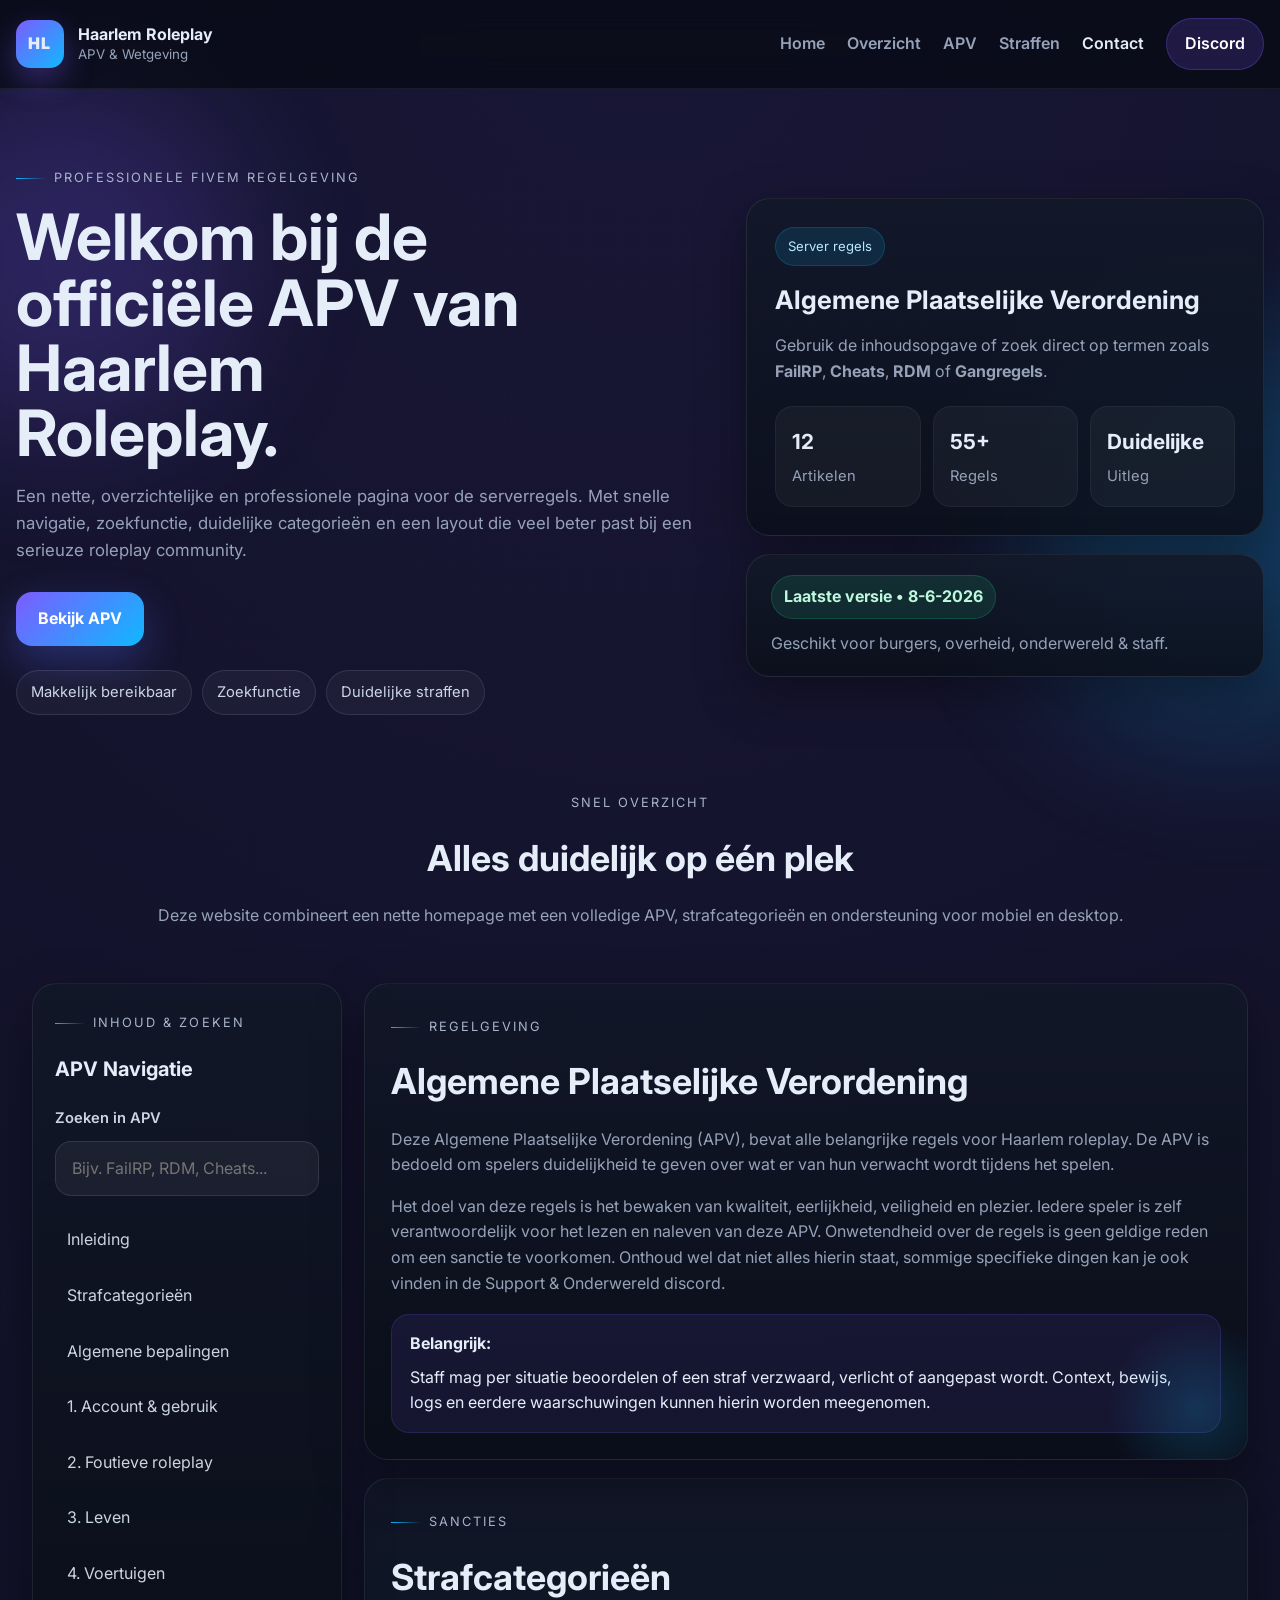
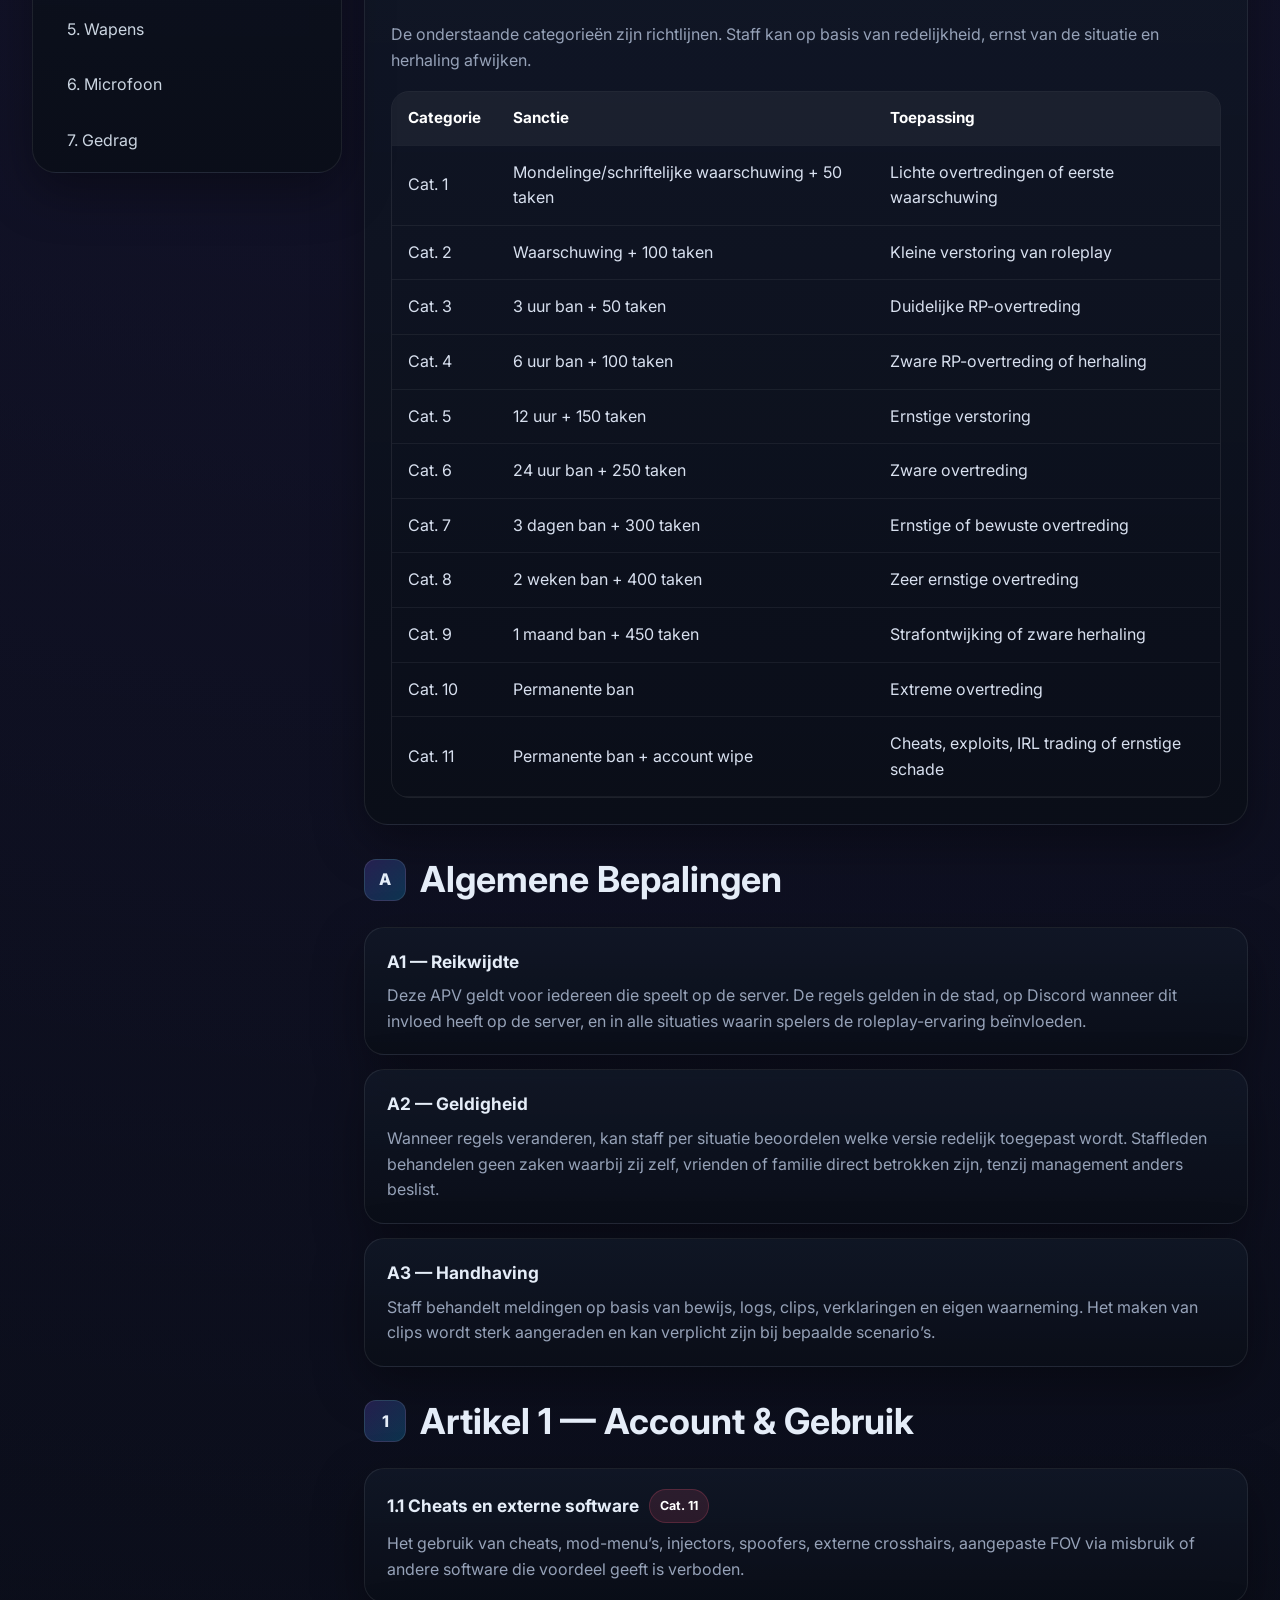
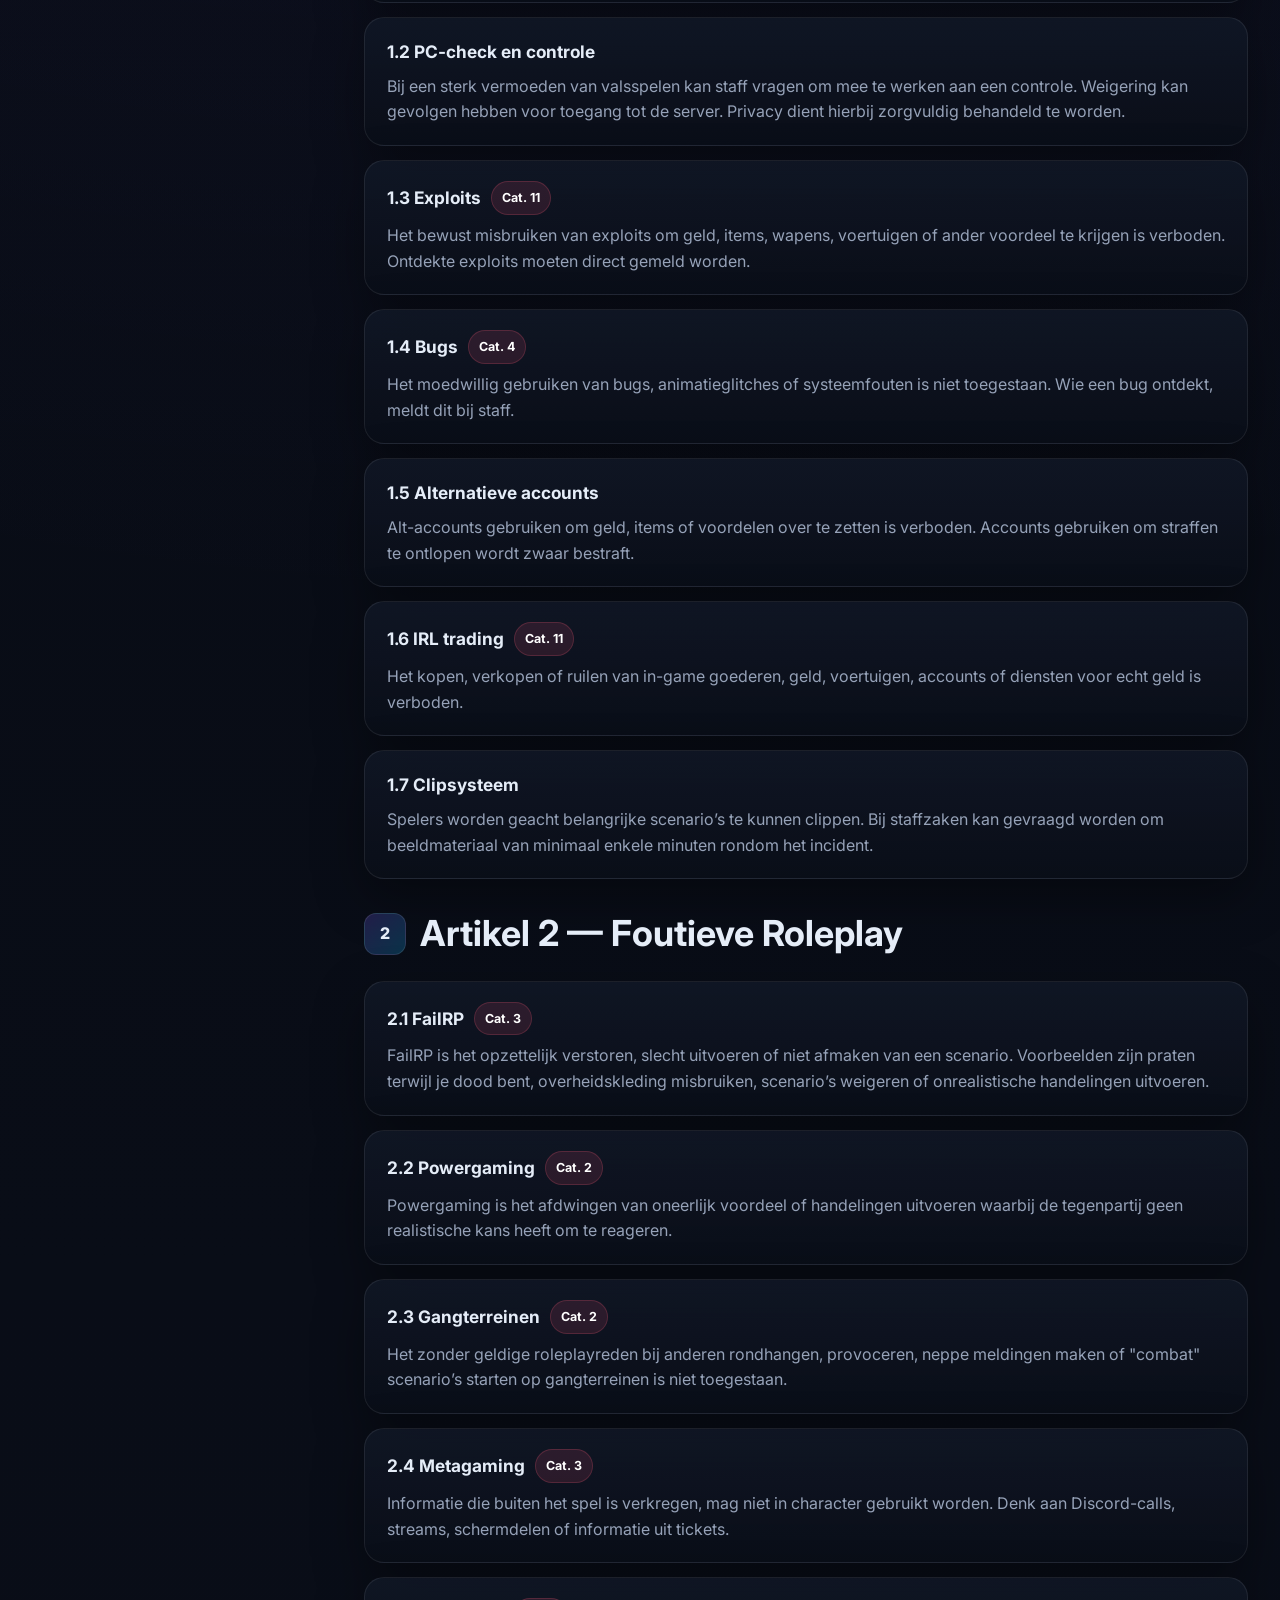
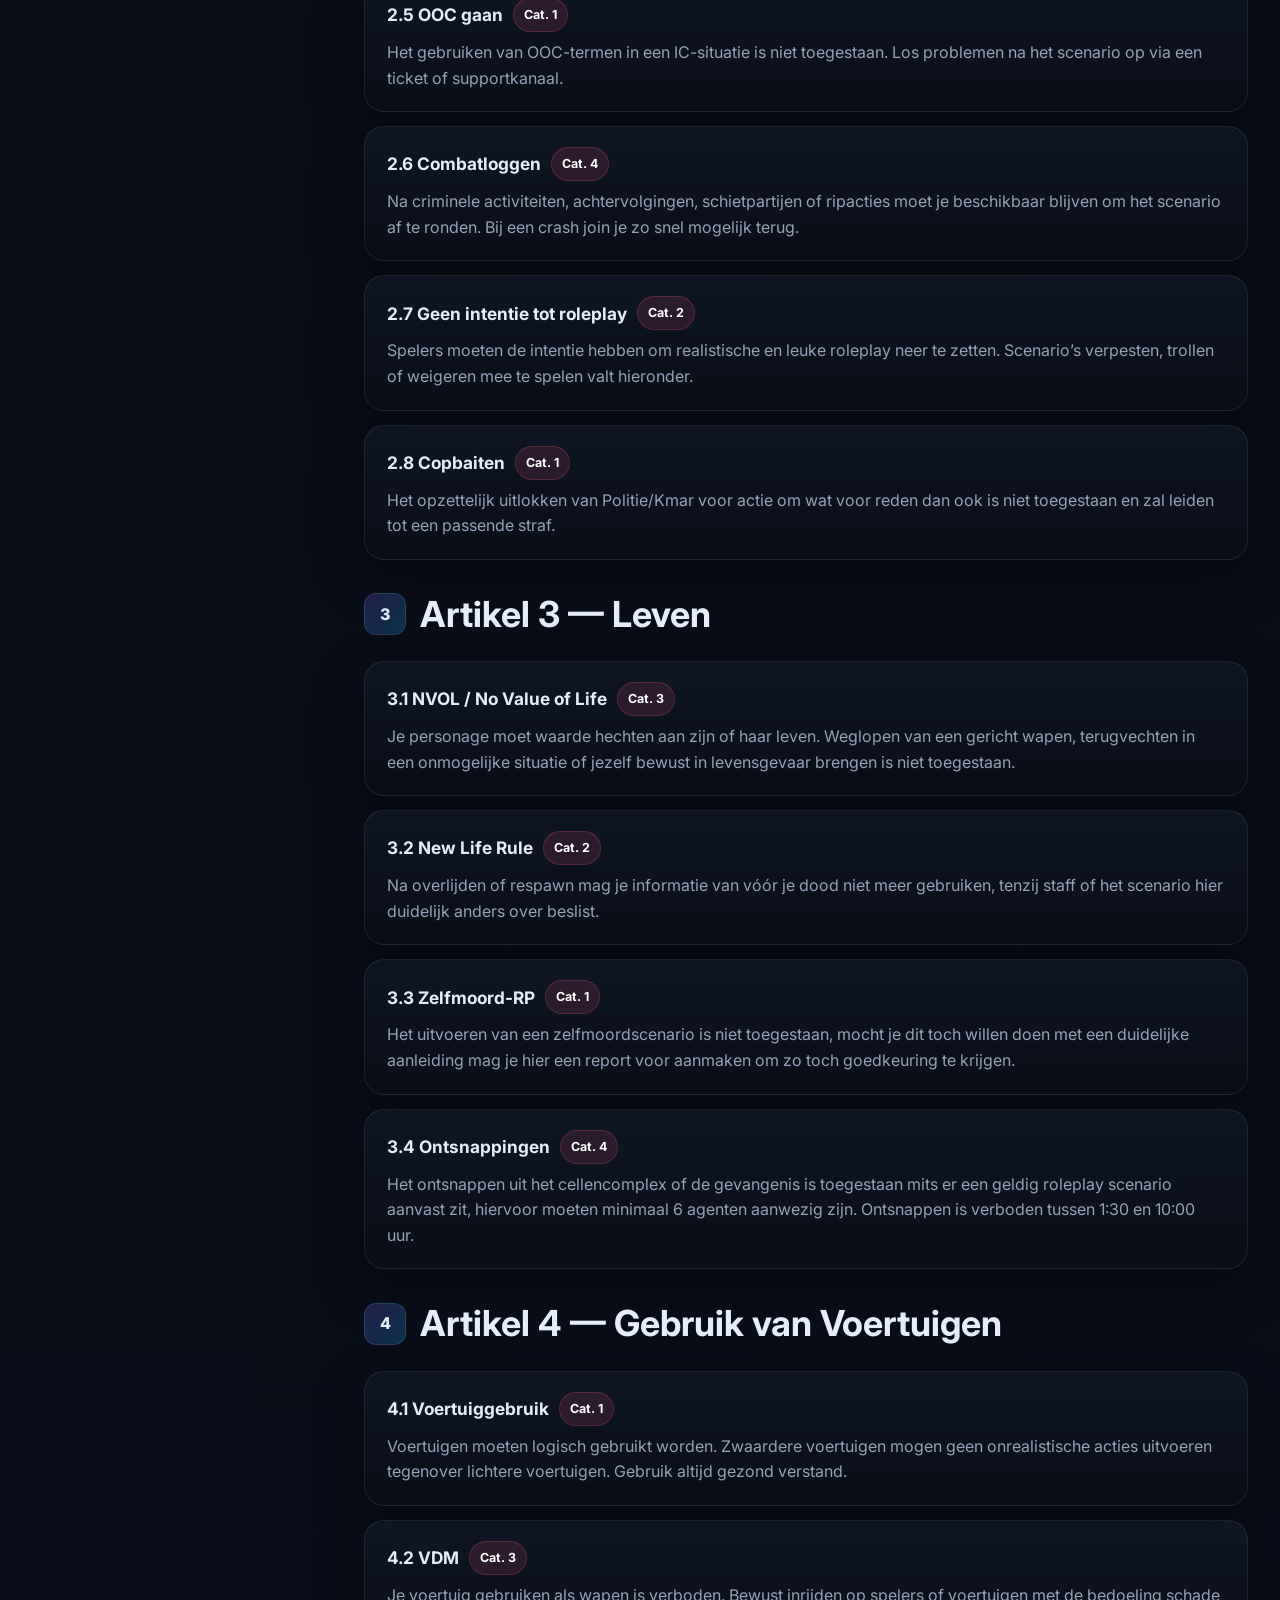
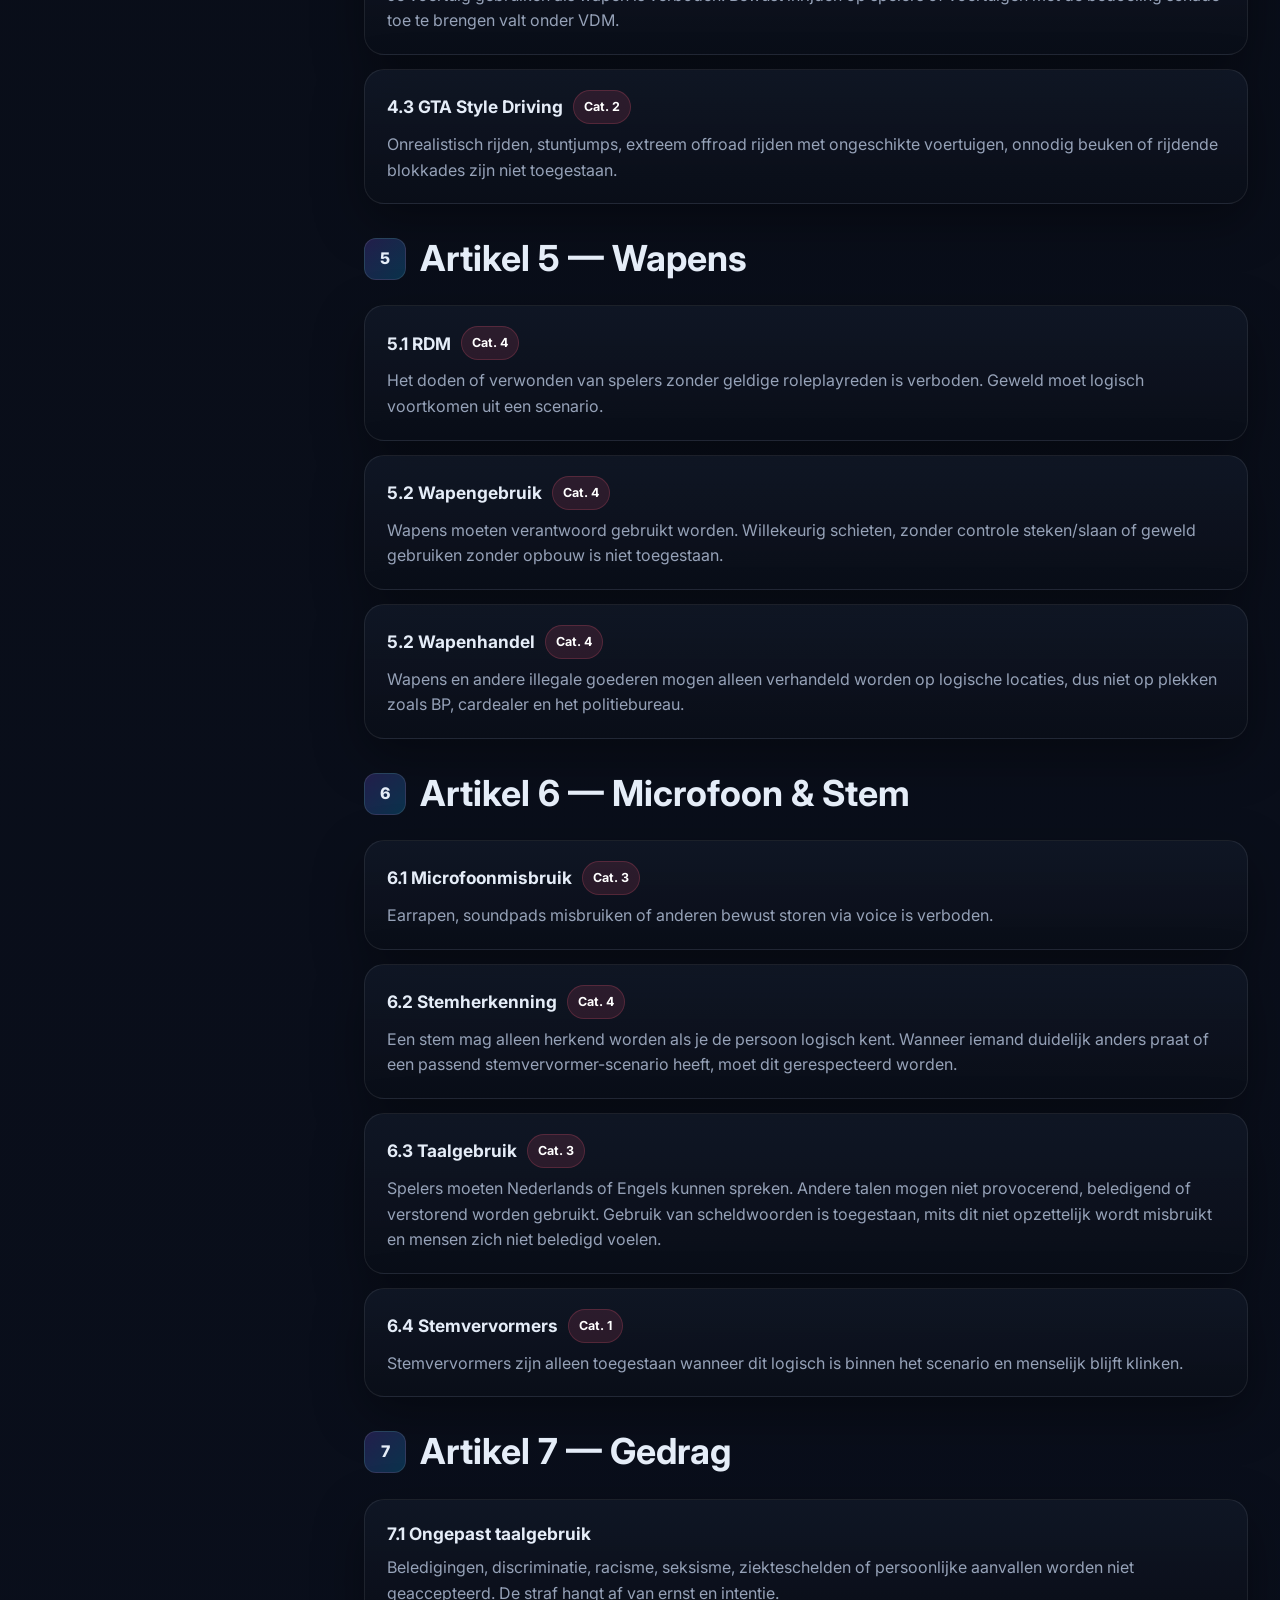
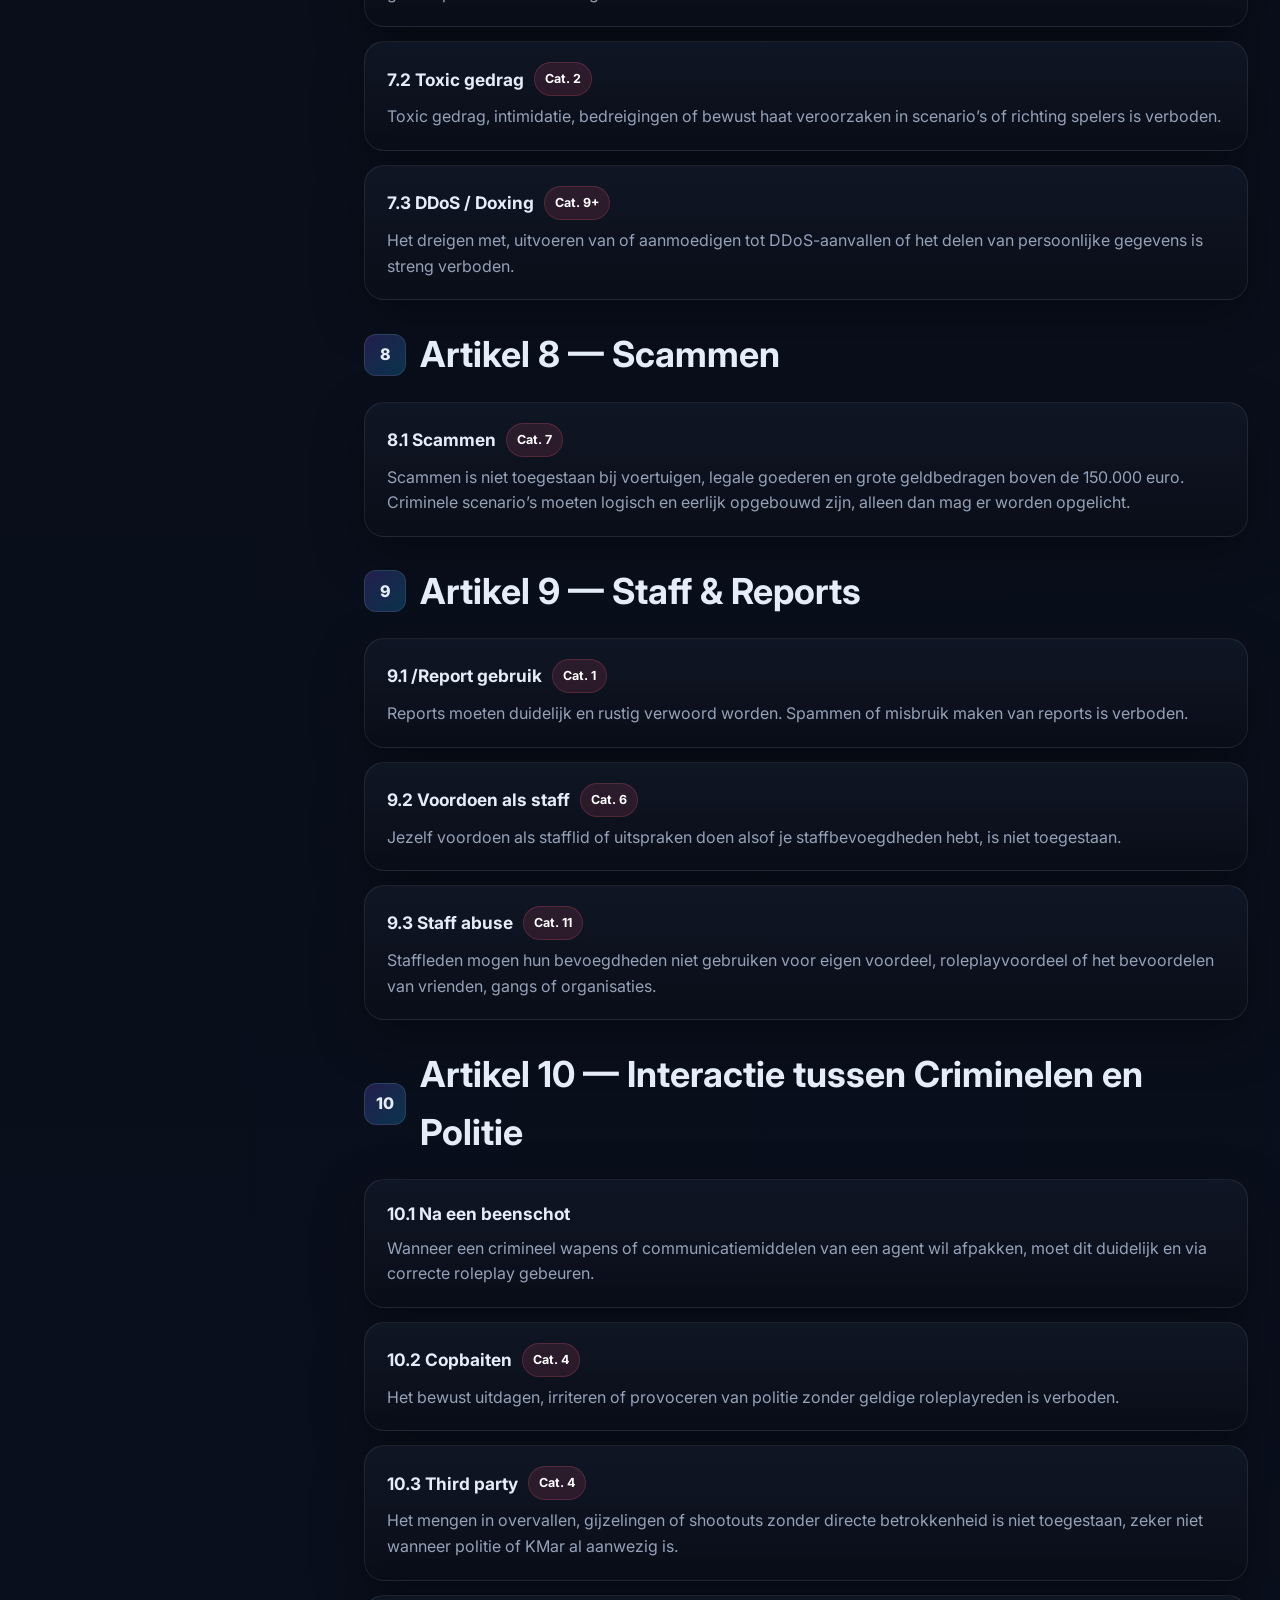
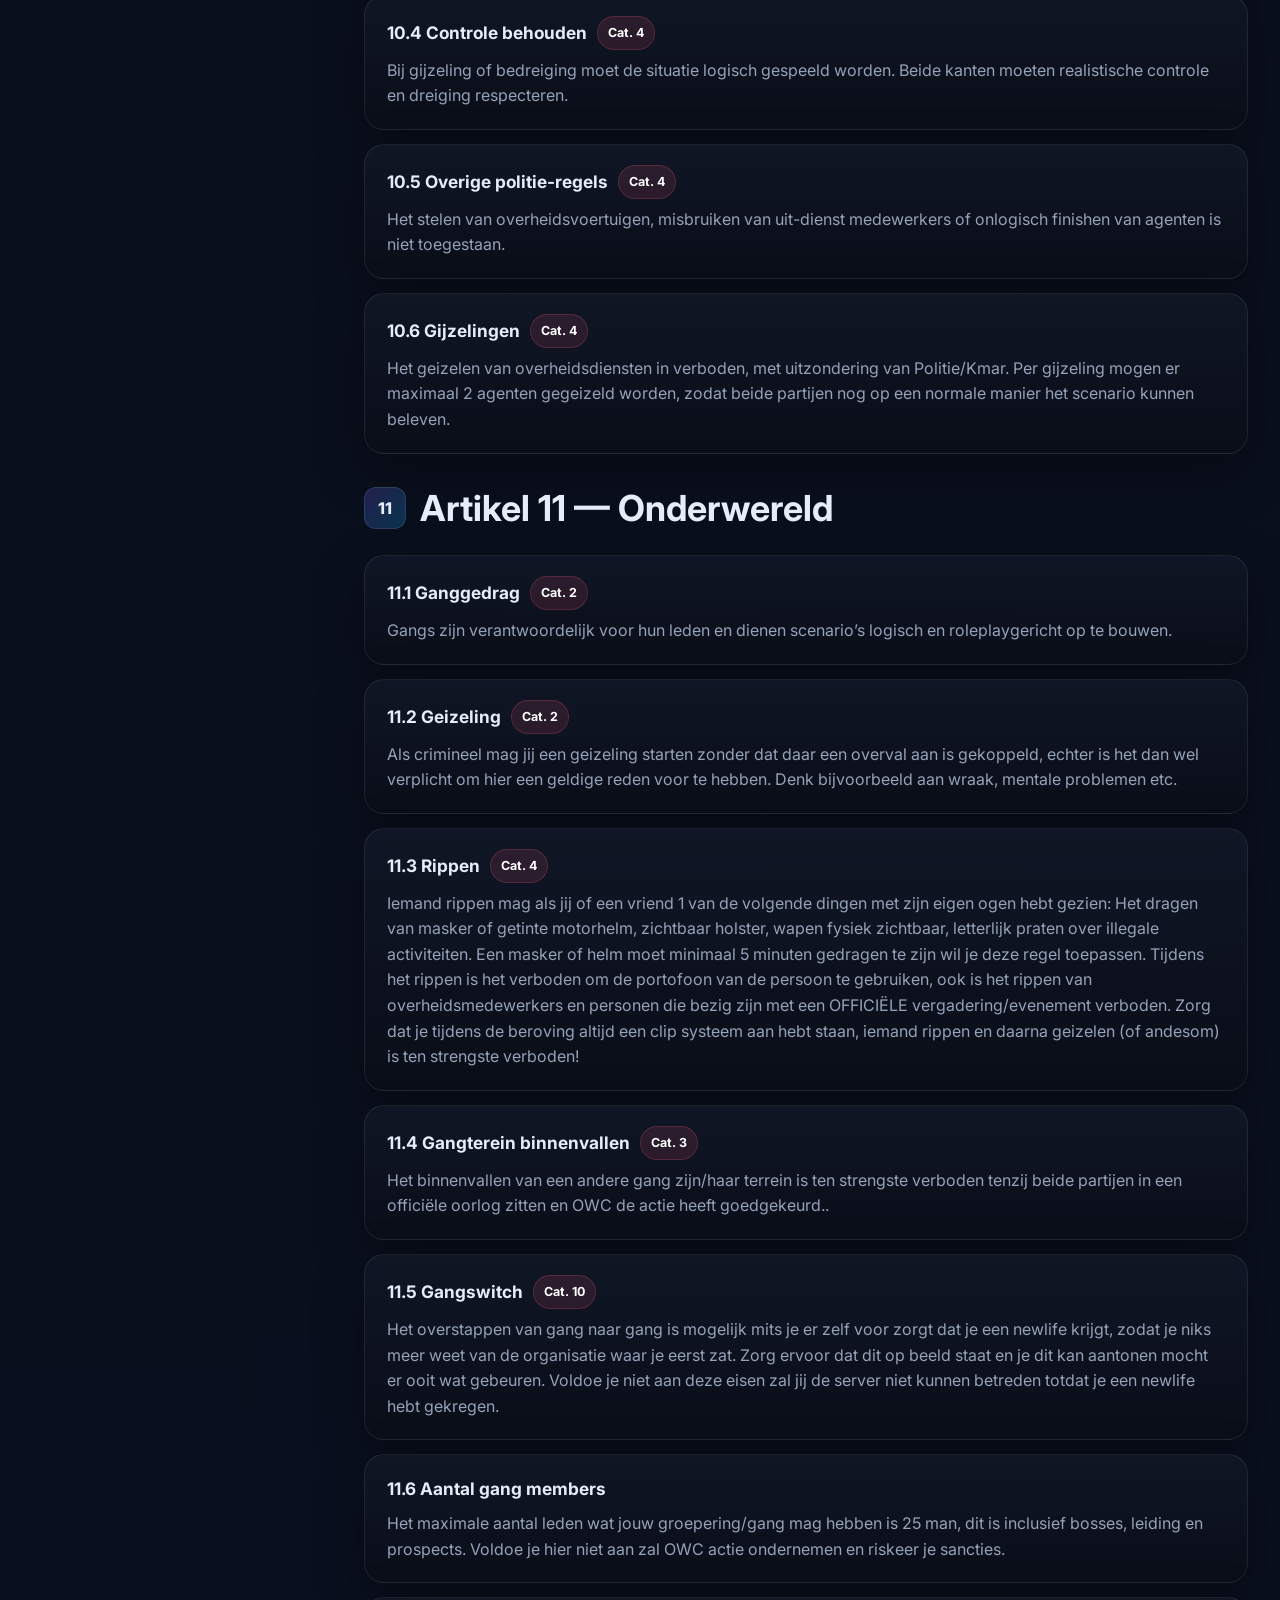
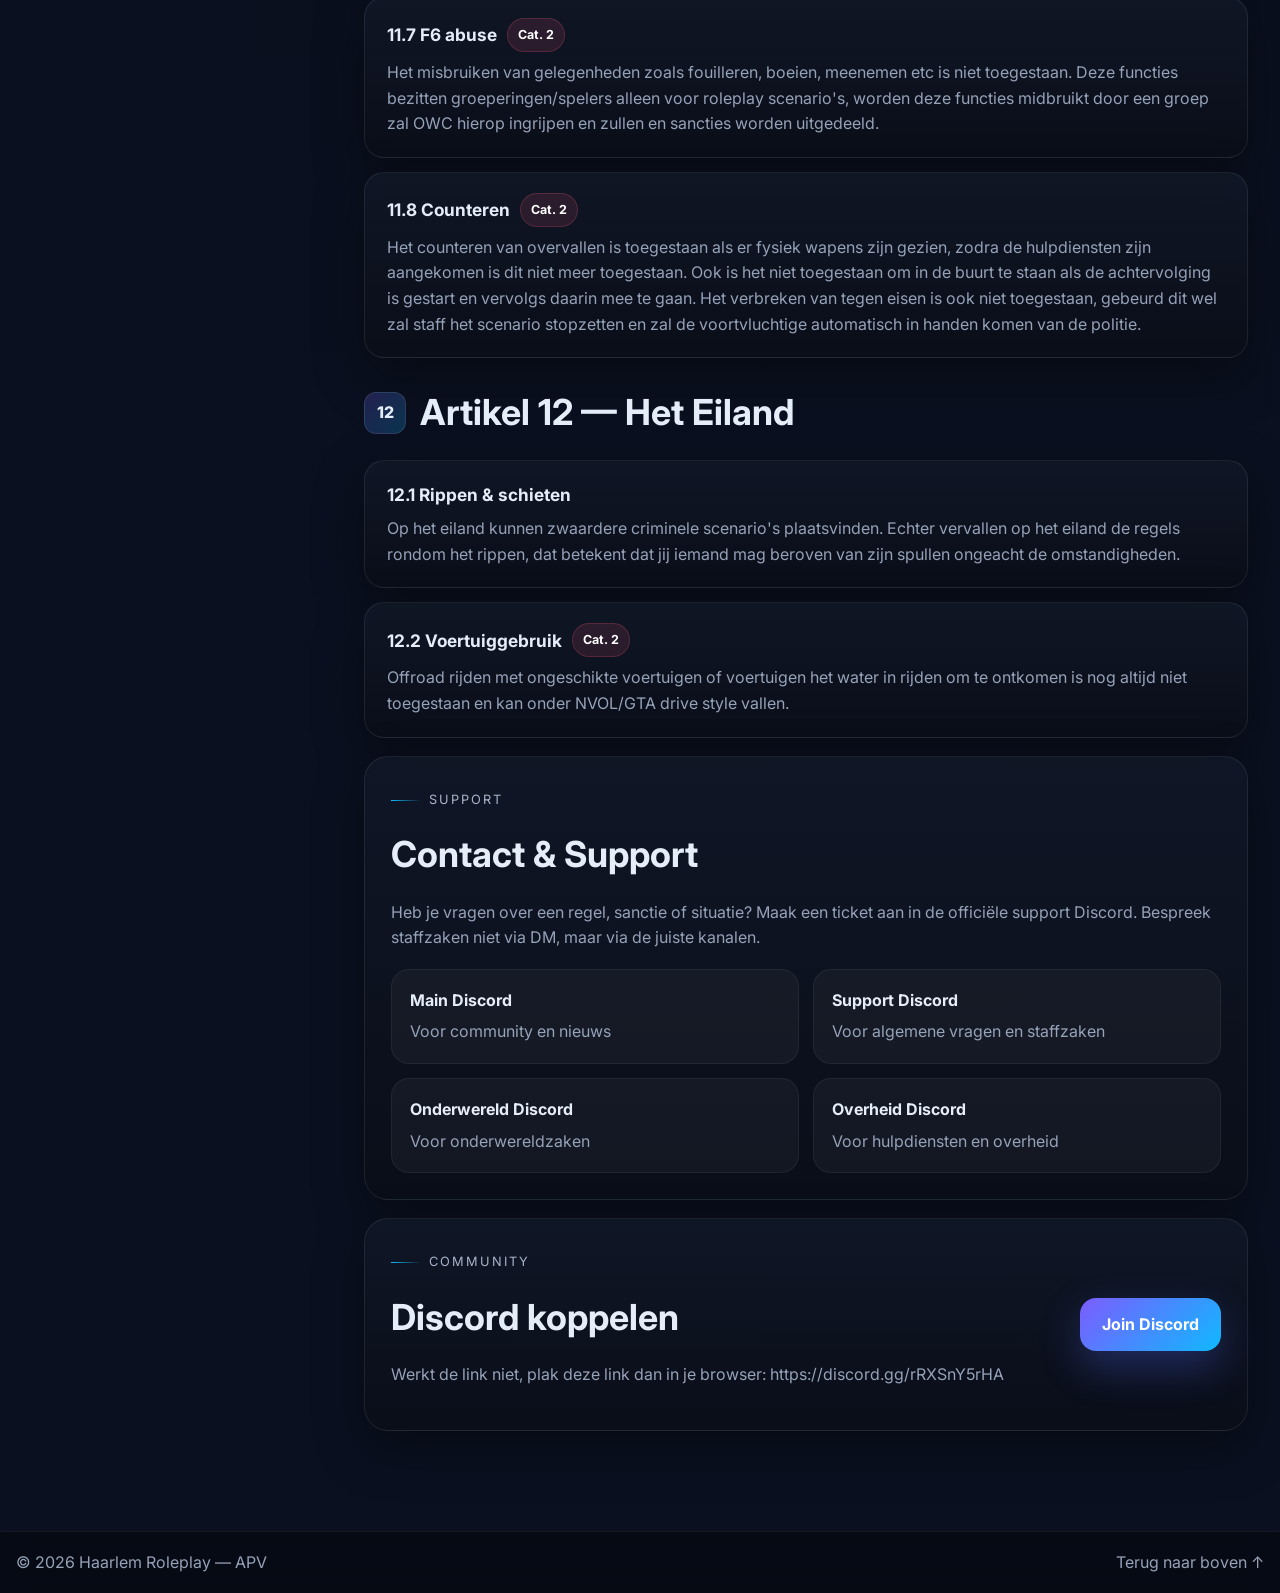
==== index.html @ 6a5ff4d9 "Update index.html" ====
<!DOCTYPE html>
<html lang="nl">
<head>
  <meta charset="UTF-8" />
  <meta name="viewport" content="width=device-width, initial-scale=1.0" />
  <title>Haarlem Roleplay APV | FiveM Server</title>
  <meta name="description" content="APV-website voor Haarlem Roleplay." />
  <link rel="preconnect" href="https://fonts.googleapis.com">
  <link rel="preconnect" href="https://fonts.gstatic.com" crossorigin>
  <link href="https://fonts.googleapis.com/css2?family=Inter:wght@400;500;600;700;800;900&display=swap" rel="stylesheet">
  <link rel="stylesheet" href="style.css" />
  <script defer src="script.js"></script>
</head>
<body>
  <body>
  <div id="top"></div>
  <div class="bg-orb orb-1"></div>
  <div class="bg-orb orb-2"></div>
  <div class="bg-grid"></div>

  <header class="site-header" id="top">
    <div class="container nav-wrap">
      <a class="brand" href="#top">
        <span class="brand-mark">HL</span>
        <span class="brand-text">
          <strong>Haarlem Roleplay</strong>
          <small>APV & Wetgeving</small>
        </span>
      </a>

      <button class="menu-toggle" id="menuToggle" aria-label="Open menu">
        <span></span><span></span><span></span>
      </button>

      <nav class="nav-links" id="navLinks">
        <a href="#top">Home</a>
        <a href="#overzicht">Overzicht</a>
        <a href="#apv">APV</a>
        <a href="#straffen">Straffen</a>
        <a href="#contact">Contact</a>
        <a class="nav-cta" href="#discord">Discord</a>
      </nav>
    </div>
  </header>

  <main>
    <section class="hero">
      <div class="container hero-grid">
        <div class="hero-copy">
          <span class="eyebrow">Professionele FiveM regelgeving</span>
          <h1>Welkom bij de officiële APV van Haarlem Roleplay.</h1>
          <p class="hero-text">Een nette, overzichtelijke en professionele pagina voor de serverregels. Met snelle navigatie, zoekfunctie, duidelijke categorieën en een layout die veel beter past bij een serieuze roleplay community.</p>
          <div class="hero-actions">
            <a class="btn btn-primary" href="#apv">Bekijk APV</a>
          </div>
          <div class="hero-badges">
            <span>Makkelijk bereikbaar</span>
            <span>Zoekfunctie</span>
            <span>Duidelijke straffen</span>
          </div>
        </div>

        <div class="hero-panel">
          <div class="hero-card hero-card-main">
            <div class="card-label">Server regels</div>
            <h2>Algemene Plaatselijke Verordening</h2>
            <p>Gebruik de inhoudsopgave of zoek direct op termen zoals <b>FailRP</b>, <b>Cheats</b>, <b>RDM</b> of <b>Gangregels</b>.</p>
            <div class="stat-grid">
              <div>
                <strong>12</strong>
                <span>Artikelen</span>
              </div>
              <div>
                <strong>55+</strong>
                <span>Regels</span>
              </div>
              <div>
                <strong>Duidelijke</strong>
                <span>Uitleg</span>
              </div>
            </div>
          </div>
          <div class="hero-card hero-card-side">
            <span class="update-pill">Laatste versie • 8-6-2026</span>
            <p>Geschikt voor burgers, overheid, onderwereld & staff.</p>
          </div>
        </div>
      </div>
    </section>

    <section class="overview" id="overzicht">
      <div class="container">
        <div class="section-heading center">
          <span class="eyebrow">Snel overzicht</span>
          <h2>Alles duidelijk op één plek</h2>
          <p>Deze website combineert een nette homepage met een volledige APV, strafcategorieën en ondersteuning voor mobiel en desktop.</p>
        </div>

    <section class="apv-shell" id="apv">
      <div class="container shell-grid">
        <aside class="sidebar-card">
          <div class="sidebar-top">
            <span class="eyebrow">Inhoud & zoeken</span>
            <h3>APV Navigatie</h3>
          </div>

          <div class="search-box">
            <label for="searchInput">Zoeken in APV</label>
            <input id="searchInput" type="search" placeholder="Bijv. FailRP, RDM, Cheats..." />
          </div>

          <nav class="sidebar-nav">
            <a href="#inleiding">Inleiding</a>
            <a href="#straffen">Strafcategorieën</a>
            <a href="#algemeen">Algemene bepalingen</a>
            <a href="#account">1. Account & gebruik</a>
            <a href="#roleplay">2. Foutieve roleplay</a>
            <a href="#leven">3. Leven</a>
            <a href="#voertuigen">4. Voertuigen</a>
            <a href="#wapens">5. Wapens</a>
            <a href="#microfoon">6. Microfoon</a>
            <a href="#gedrag">7. Gedrag</a>
            <a href="#scammen">8. Scammen</a>
            <a href="#staff">9. Staff & reports</a>
            <a href="#overheid">10. Overheidsdiensten</a>
            <a href="#onderwereld">11. Onderwereld</a>
            <a href="#eiland">12. Het eiland</a>
            <a href="#contact">Contact</a>
            <a href="#discord">Discord</a>
          </nav>
        </aside>

        <div class="content-column">
          <section class="panel panel-intro" id="inleiding">
            <span class="eyebrow">Regelgeving</span>
            <h2>Algemene Plaatselijke Verordening</h2>
            <p>Deze Algemene Plaatselijke Verordening (APV), bevat alle belangrijke regels voor Haarlem roleplay. De APV is bedoeld om spelers duidelijkheid te geven over wat er van hun verwacht wordt tijdens het spelen.</p>
            <p>Het doel van deze regels is het bewaken van kwaliteit, eerlijkheid, veiligheid en plezier. Iedere speler is zelf verantwoordelijk voor het lezen en naleven van deze APV. Onwetendheid over de regels is geen geldige reden om een sanctie te voorkomen. Onthoud wel dat niet alles hierin staat, sommige specifieke dingen kan je ook vinden in de Support & Onderwereld discord.</p>
            <div class="notice">
              <strong>Belangrijk:</strong>
              <span>Staff mag per situatie beoordelen of een straf verzwaard, verlicht of aangepast wordt. Context, bewijs, logs en eerdere waarschuwingen kunnen hierin worden meegenomen.</span>
            </div>
          </section>

          <section class="panel" id="straffen">
            <div class="panel-head">
              <span class="eyebrow">Sancties</span>
              <h2>Strafcategorieën</h2>
            </div>
            <p>De onderstaande categorieën zijn richtlijnen. Staff kan op basis van redelijkheid, ernst van de situatie en herhaling afwijken.</p>

            <div class="table-wrap">
              <table>
                <thead>
                  <tr><th>Categorie</th><th>Sanctie</th><th>Toepassing</th></tr>
                </thead>
                <tbody>
                  <tr><td>Cat. 1</td><td>Mondelinge/schriftelijke waarschuwing + 50 taken</td><td>Lichte overtredingen of eerste waarschuwing</td></tr>
                  <tr><td>Cat. 2</td><td>Waarschuwing + 100 taken</td><td>Kleine verstoring van roleplay</td></tr>
                  <tr><td>Cat. 3</td><td>3 uur ban + 50 taken</td><td>Duidelijke RP-overtreding</td></tr>
                  <tr><td>Cat. 4</td><td>6 uur ban + 100 taken</td><td>Zware RP-overtreding of herhaling</td></tr>
                  <tr><td>Cat. 5</td><td>12 uur + 150 taken</td><td>Ernstige verstoring</td></tr>
                  <tr><td>Cat. 6</td><td>24 uur ban + 250 taken</td><td>Zware overtreding</td></tr>
                  <tr><td>Cat. 7</td><td>3 dagen ban + 300 taken</td><td>Ernstige of bewuste overtreding</td></tr>
                  <tr><td>Cat. 8</td><td>2 weken ban + 400 taken</td><td>Zeer ernstige overtreding</td></tr>
                  <tr><td>Cat. 9</td><td>1 maand ban + 450 taken</td><td>Strafontwijking of zware herhaling</td></tr>
                  <tr><td>Cat. 10</td><td>Permanente ban</td><td>Extreme overtreding</td></tr>
                  <tr><td>Cat. 11</td><td>Permanente ban + account wipe</td><td>Cheats, exploits, IRL trading of ernstige schade</td></tr>
                </tbody>
              </table>
            </div>
          </section>

          <section class="rules-section" id="algemeen">
            <div class="section-head-line"><span class="section-number">A</span><h2>Algemene Bepalingen</h2></div>
            <article class="rule-card"><h3>A1 — Reikwijdte</h3><p>Deze APV geldt voor iedereen die speelt op de server. De regels gelden in de stad, op Discord wanneer dit invloed heeft op de server, en in alle situaties waarin spelers de roleplay-ervaring beïnvloeden.</p></article>
            <article class="rule-card"><h3>A2 — Geldigheid</h3><p>Wanneer regels veranderen, kan staff per situatie beoordelen welke versie redelijk toegepast wordt. Staffleden behandelen geen zaken waarbij zij zelf, vrienden of familie direct betrokken zijn, tenzij management anders beslist.</p></article>
            <article class="rule-card"><h3>A3 — Handhaving</h3><p>Staff behandelt meldingen op basis van bewijs, logs, clips, verklaringen en eigen waarneming. Het maken van clips wordt sterk aangeraden en kan verplicht zijn bij bepaalde scenario’s.</p></article>
          </section>

          <section class="rules-section" id="account">
            <div class="section-head-line"><span class="section-number">1</span><h2>Artikel 1 — Account & Gebruik</h2></div>
            <article class="rule-card"><h3>1.1 Cheats en externe software <span class="chip">Cat. 11</span></h3><p>Het gebruik van cheats, mod-menu’s, injectors, spoofers, externe crosshairs, aangepaste FOV via misbruik of andere software die voordeel geeft is verboden.</p></article>
            <article class="rule-card"><h3>1.2 PC-check en controle</h3><p>Bij een sterk vermoeden van valsspelen kan staff vragen om mee te werken aan een controle. Weigering kan gevolgen hebben voor toegang tot de server. Privacy dient hierbij zorgvuldig behandeld te worden.</p></article>
            <article class="rule-card"><h3>1.3 Exploits <span class="chip">Cat. 11</span></h3><p>Het bewust misbruiken van exploits om geld, items, wapens, voertuigen of ander voordeel te krijgen is verboden. Ontdekte exploits moeten direct gemeld worden.</p></article>
            <article class="rule-card"><h3>1.4 Bugs <span class="chip">Cat. 4</span></h3><p>Het moedwillig gebruiken van bugs, animatieglitches of systeemfouten is niet toegestaan. Wie een bug ontdekt, meldt dit bij staff.</p></article>
            <article class="rule-card"><h3>1.5 Alternatieve accounts</h3><p>Alt-accounts gebruiken om geld, items of voordelen over te zetten is verboden. Accounts gebruiken om straffen te ontlopen wordt zwaar bestraft.</p></article>
            <article class="rule-card"><h3>1.6 IRL trading <span class="chip">Cat. 11</span></h3><p>Het kopen, verkopen of ruilen van in-game goederen, geld, voertuigen, accounts of diensten voor echt geld is verboden.</p></article>
            <article class="rule-card"><h3>1.7 Clipsysteem</h3><p>Spelers worden geacht belangrijke scenario’s te kunnen clippen. Bij staffzaken kan gevraagd worden om beeldmateriaal van minimaal enkele minuten rondom het incident.</p></article>
          </section>

          <section class="rules-section" id="roleplay">
            <div class="section-head-line"><span class="section-number">2</span><h2>Artikel 2 — Foutieve Roleplay</h2></div>
            <article class="rule-card"><h3>2.1 FailRP <span class="chip">Cat. 3</span></h3><p>FailRP is het opzettelijk verstoren, slecht uitvoeren of niet afmaken van een scenario. Voorbeelden zijn praten terwijl je dood bent, overheidskleding misbruiken, scenario’s weigeren of onrealistische handelingen uitvoeren.</p></article>
            <article class="rule-card"><h3>2.2 Powergaming <span class="chip">Cat. 2</span></h3><p>Powergaming is het afdwingen van oneerlijk voordeel of handelingen uitvoeren waarbij de tegenpartij geen realistische kans heeft om te reageren.</p></article>
            <article class="rule-card"><h3>2.3 Gangterreinen <span class="chip">Cat. 2</span></h3><p>Het zonder geldige roleplayreden bij anderen rondhangen, provoceren, neppe meldingen maken of "combat" scenario’s starten op gangterreinen is niet toegestaan.</p></article>
            <article class="rule-card"><h3>2.4 Metagaming <span class="chip">Cat. 3</span></h3><p>Informatie die buiten het spel is verkregen, mag niet in character gebruikt worden. Denk aan Discord-calls, streams, schermdelen of informatie uit tickets.</p></article>
            <article class="rule-card"><h3>2.5 OOC gaan <span class="chip">Cat. 1</span></h3><p>Het gebruiken van OOC-termen in een IC-situatie is niet toegestaan. Los problemen na het scenario op via een ticket of supportkanaal.</p></article>
            <article class="rule-card"><h3>2.6 Combatloggen <span class="chip">Cat. 4</span></h3><p>Na criminele activiteiten, achtervolgingen, schietpartijen of ripacties moet je beschikbaar blijven om het scenario af te ronden. Bij een crash join je zo snel mogelijk terug.</p></article>
            <article class="rule-card"><h3>2.7 Geen intentie tot roleplay <span class="chip">Cat. 2</span></h3><p>Spelers moeten de intentie hebben om realistische en leuke roleplay neer te zetten. Scenario’s verpesten, trollen of weigeren mee te spelen valt hieronder.</p></article>
            <article class="rule-card"><h3>2.8 Copbaiten <span class="chip">Cat. 1</span></h3><p>Het opzettelijk uitlokken van Politie/Kmar voor actie om wat voor reden dan ook is niet toegestaan en zal leiden tot een passende straf.</p></article>

          </section>

          <section class="rules-section" id="leven">
            <div class="section-head-line"><span class="section-number">3</span><h2>Artikel 3 — Leven</h2></div>
            <article class="rule-card"><h3>3.1 NVOL / No Value of Life <span class="chip">Cat. 3</span></h3><p>Je personage moet waarde hechten aan zijn of haar leven. Weglopen van een gericht wapen, terugvechten in een onmogelijke situatie of jezelf bewust in levensgevaar brengen is niet toegestaan.</p></article>
            <article class="rule-card"><h3>3.2 New Life Rule <span class="chip">Cat. 2</span></h3><p>Na overlijden of respawn mag je informatie van vóór je dood niet meer gebruiken, tenzij staff of het scenario hier duidelijk anders over beslist.</p></article>
            <article class="rule-card"><h3>3.3 Zelfmoord-RP <span class="chip">Cat. 1</span></h3><p>Het uitvoeren van een zelfmoordscenario is niet toegestaan, mocht je dit toch willen doen met een duidelijke aanleiding mag je hier een report voor aanmaken om zo toch goedkeuring te krijgen.</p></article>
            <article class="rule-card"><h3>3.4 Ontsnappingen <span class="chip">Cat. 4</span></h3><p>Het ontsnappen uit het cellencomplex of de gevangenis is toegestaan mits er een geldig roleplay scenario aanvast zit, hiervoor moeten minimaal 6 agenten aanwezig zijn. Ontsnappen is verboden tussen 1:30 en 10:00 uur.</p></article>
     </section>

          <section class="rules-section" id="voertuigen">
            <div class="section-head-line"><span class="section-number">4</span><h2>Artikel 4 — Gebruik van Voertuigen</h2></div>
            <article class="rule-card"><h3>4.1 Voertuiggebruik <span class="chip">Cat. 1</span></h3><p>Voertuigen moeten logisch gebruikt worden. Zwaardere voertuigen mogen geen onrealistische acties uitvoeren tegenover lichtere voertuigen. Gebruik altijd gezond verstand.</p></article>
            <article class="rule-card"><h3>4.2 VDM <span class="chip">Cat. 3</span></h3><p>Je voertuig gebruiken als wapen is verboden. Bewust inrijden op spelers of voertuigen met de bedoeling schade toe te brengen valt onder VDM.</p></article>
            <article class="rule-card"><h3>4.3 GTA Style Driving <span class="chip">Cat. 2</span></h3><p>Onrealistisch rijden, stuntjumps, extreem offroad rijden met ongeschikte voertuigen, onnodig beuken of rijdende blokkades zijn niet toegestaan.</p></article>
          </section>

          <section class="rules-section" id="wapens">
            <div class="section-head-line"><span class="section-number">5</span><h2>Artikel 5 — Wapens</h2></div>
            <article class="rule-card"><h3>5.1 RDM <span class="chip">Cat. 4</span></h3><p>Het doden of verwonden van spelers zonder geldige roleplayreden is verboden. Geweld moet logisch voortkomen uit een scenario.</p></article>
            <article class="rule-card"><h3>5.2 Wapengebruik <span class="chip">Cat. 4</span></h3><p>Wapens moeten verantwoord gebruikt worden. Willekeurig schieten, zonder controle steken/slaan of geweld gebruiken zonder opbouw is niet toegestaan.</p></article>
            <article class="rule-card"><h3>5.2 Wapenhandel <span class="chip">Cat. 4</span></h3><p>Wapens en andere illegale goederen mogen alleen verhandeld worden op logische locaties, dus niet op plekken zoals BP, cardealer en het politiebureau.</p></article>
          </section>

          <section class="rules-section" id="microfoon">
            <div class="section-head-line"><span class="section-number">6</span><h2>Artikel 6 — Microfoon & Stem</h2></div>
            <article class="rule-card"><h3>6.1 Microfoonmisbruik <span class="chip">Cat. 3</span></h3><p>Earrapen, soundpads misbruiken of anderen bewust storen via voice is verboden.</p></article>
            <article class="rule-card"><h3>6.2 Stemherkenning <span class="chip">Cat. 4</span></h3><p>Een stem mag alleen herkend worden als je de persoon logisch kent. Wanneer iemand duidelijk anders praat of een passend stemvervormer-scenario heeft, moet dit gerespecteerd worden.</p></article>
            <article class="rule-card"><h3>6.3 Taalgebruik <span class="chip">Cat. 3</span></h3><p>Spelers moeten Nederlands of Engels kunnen spreken. Andere talen mogen niet provocerend, beledigend of verstorend worden gebruikt. Gebruik van scheldwoorden is toegestaan, mits dit niet opzettelijk wordt misbruikt en mensen zich niet beledigd voelen.</p></article>
            <article class="rule-card"><h3>6.4 Stemvervormers <span class="chip">Cat. 1</span></h3><p>Stemvervormers zijn alleen toegestaan wanneer dit logisch is binnen het scenario en menselijk blijft klinken.</p></article>
          </section>

          <section class="rules-section" id="gedrag">
            <div class="section-head-line"><span class="section-number">7</span><h2>Artikel 7 — Gedrag</h2></div>
            <article class="rule-card"><h3>7.1 Ongepast taalgebruik</h3><p>Beledigingen, discriminatie, racisme, seksisme, ziekteschelden of persoonlijke aanvallen worden niet geaccepteerd. De straf hangt af van ernst en intentie.</p></article>
            <article class="rule-card"><h3>7.2 Toxic gedrag <span class="chip">Cat. 2</span></h3><p>Toxic gedrag, intimidatie, bedreigingen of bewust haat veroorzaken in scenario’s of richting spelers is verboden.</p></article>
            <article class="rule-card"><h3>7.3 DDoS / Doxing <span class="chip">Cat. 9+</span></h3><p>Het dreigen met, uitvoeren van of aanmoedigen tot DDoS-aanvallen of het delen van persoonlijke gegevens is streng verboden.</p></article>
          </section>

          <section class="rules-section" id="scammen">
            <div class="section-head-line"><span class="section-number">8</span><h2>Artikel 8 — Scammen</h2></div>
            <article class="rule-card"><h3>8.1 Scammen <span class="chip">Cat. 7</span></h3><p>Scammen is niet toegestaan bij voertuigen, legale goederen en grote geldbedragen boven de 150.000 euro. Criminele scenario’s moeten logisch en eerlijk opgebouwd zijn, alleen dan mag er worden opgelicht.</p></article>
          </section>

          <section class="rules-section" id="staff">
            <div class="section-head-line"><span class="section-number">9</span><h2>Artikel 9 — Staff & Reports</h2></div>
            <article class="rule-card"><h3>9.1 /Report gebruik <span class="chip">Cat. 1</span></h3><p>Reports moeten duidelijk en rustig verwoord worden. Spammen of misbruik maken van reports is verboden.</p></article>
            <article class="rule-card"><h3>9.2 Voordoen als staff <span class="chip">Cat. 6</span></h3><p>Jezelf voordoen als stafflid of uitspraken doen alsof je staffbevoegdheden hebt, is niet toegestaan.</p></article>
            <article class="rule-card"><h3>9.3 Staff abuse <span class="chip">Cat. 11</span></h3><p>Staffleden mogen hun bevoegdheden niet gebruiken voor eigen voordeel, roleplayvoordeel of het bevoordelen van vrienden, gangs of organisaties.</p></article>
          </section>

          <section class="rules-section" id="overheid">
            <div class="section-head-line"><span class="section-number">10</span><h2>Artikel 10 — Interactie tussen Criminelen en Politie</h2></div>
            <article class="rule-card"><h3>10.1 Na een beenschot</h3><p>Wanneer een crimineel wapens of communicatiemiddelen van een agent wil afpakken, moet dit duidelijk en via correcte roleplay gebeuren.</p></article>
            <article class="rule-card"><h3>10.2 Copbaiten <span class="chip">Cat. 4</span></h3><p>Het bewust uitdagen, irriteren of provoceren van politie zonder geldige roleplayreden is verboden.</p></article>
            <article class="rule-card"><h3>10.3 Third party <span class="chip">Cat. 4</span></h3><p>Het mengen in overvallen, gijzelingen of shootouts zonder directe betrokkenheid is niet toegestaan, zeker niet wanneer politie of KMar al aanwezig is.</p></article>
            <article class="rule-card"><h3>10.4 Controle behouden <span class="chip">Cat. 4</span></h3><p>Bij gijzeling of bedreiging moet de situatie logisch gespeeld worden. Beide kanten moeten realistische controle en dreiging respecteren.</p></article>
            <article class="rule-card"><h3>10.5 Overige politie-regels <span class="chip">Cat. 4</span></h3><p>Het stelen van overheidsvoertuigen, misbruiken van uit-dienst medewerkers of onlogisch finishen van agenten is niet toegestaan.</p></article>
            <article class="rule-card"><h3>10.6 Gijzelingen <span class="chip">Cat. 4</span></h3><p>Het geizelen van overheidsdiensten in verboden, met uitzondering van Politie/Kmar. Per gijzeling mogen er maximaal 2 agenten gegeizeld worden, zodat beide partijen nog op een normale manier het scenario kunnen beleven.</p></article>
   
          </section>

          <section class="rules-section" id="onderwereld">
  <div class="section-head-line">
    <span class="section-number">11</span>
    <h2>Artikel 11 — Onderwereld</h2>
  </div>

  <article class="rule-card">
    <h3>11.1 Ganggedrag <span class="chip">Cat. 2</span></h3>
    <p>Gangs zijn verantwoordelijk voor hun leden en dienen scenario’s logisch en roleplaygericht op te bouwen.</p></article>
    <article class="rule-card"><h3>11.2 Geizeling <span class="chip">Cat. 2</span></h3><p>Als crimineel mag jij een geizeling starten zonder dat daar een overval aan is gekoppeld, echter is het dan wel verplicht om hier een geldige reden voor te hebben. Denk bijvoorbeeld aan wraak, mentale problemen etc.</p></article>
    <article class="rule-card"><h3>11.3 Rippen <span class="chip">Cat. 4</span></h3><p>Iemand rippen mag als jij of een vriend 1 van de volgende dingen met zijn eigen ogen hebt gezien: Het dragen van masker of getinte motorhelm, zichtbaar holster, wapen fysiek zichtbaar, letterlijk praten over illegale activiteiten. Een masker of helm moet minimaal 5 minuten gedragen te zijn wil je deze regel toepassen. Tijdens het rippen is het verboden om de portofoon van de persoon te gebruiken, ook is het rippen van overheidsmedewerkers en personen die bezig zijn met een OFFICIËLE vergadering/evenement verboden. Zorg dat je tijdens de beroving altijd een clip systeem aan hebt staan, iemand rippen en daarna geizelen (of andesom) is ten strengste verboden!</p></article>
    <article class="rule-card"><h3>11.4 Gangterein binnenvallen <span class="chip">Cat. 3</span></h3><p>Het binnenvallen van een andere gang zijn/haar terrein is ten strengste verboden tenzij beide partijen in een officiële oorlog zitten en OWC de actie heeft goedgekeurd..</p></article>
    <article class="rule-card"><h3>11.5 Gangswitch <span class="chip">Cat. 10</span></h3><p>Het overstappen van gang naar gang is mogelijk mits je er zelf voor zorgt dat je een newlife krijgt, zodat je niks meer weet van de organisatie waar je eerst zat. Zorg ervoor dat dit op beeld staat en je dit kan aantonen mocht er ooit wat gebeuren. Voldoe je niet aan deze eisen zal jij de server niet kunnen betreden totdat je een newlife hebt gekregen.</p></article>
    <article class="rule-card"><h3>11.6 Aantal gang members</h3><p>Het maximale aantal leden wat jouw groepering/gang mag hebben is 25 man, dit is inclusief bosses, leiding en prospects. Voldoe je hier niet aan zal OWC actie ondernemen en riskeer je sancties.</p></article>
    <article class="rule-card"><h3>11.7 F6 abuse <span class="chip">Cat. 2</span></h3><p>Het misbruiken van gelegenheden zoals fouilleren, boeien, meenemen etc is niet toegestaan. Deze functies bezitten groeperingen/spelers alleen voor roleplay scenario's, worden deze functies midbruikt door een groep zal OWC hierop ingrijpen en zullen en sancties worden uitgedeeld.</p></article>
    <article class="rule-card"><h3>11.8 Counteren <span class="chip">Cat. 2</span></h3><p>Het counteren van overvallen is toegestaan als er fysiek wapens zijn gezien, zodra de hulpdiensten zijn aangekomen is dit niet meer toegestaan. Ook is het niet toegestaan om in de buurt te staan als de achtervolging is gestart en vervolgs daarin mee te gaan. Het verbreken van tegen eisen is ook niet toegestaan, gebeurd dit wel zal staff het scenario stopzetten en zal de voortvluchtige automatisch in handen komen van de politie.</p></article>

          </section>
          
          
<section class="rules-section" id="eiland">
  <div class="section-head-line">
    <span class="section-number">12</span>
    <h2>Artikel 12 — Het Eiland</h2>
  </div>

  <article class="rule-card">
    <h3>12.1 Rippen & schieten</h3>
    <p>Op het eiland kunnen zwaardere criminele scenario's plaatsvinden. Echter vervallen op het eiland de regels rondom het rippen, dat betekent dat jij iemand mag beroven van zijn spullen ongeacht de omstandigheden.</p>
  </article>

  <article class="rule-card">
    <h3>12.2 Voertuiggebruik <span class="chip">Cat. 2</span></h3>
    <p>Offroad rijden met ongeschikte voertuigen of voertuigen het water in rijden om te ontkomen is nog altijd niet toegestaan en kan onder NVOL/GTA drive style vallen.</p>
  </article>
</section>

          <section class="panel" id="contact">
            <div class="panel-head">
              <span class="eyebrow">Support</span>
              <h2>Contact & Support</h2>
            </div>
            <p>Heb je vragen over een regel, sanctie of situatie? Maak een ticket aan in de officiële support Discord. Bespreek staffzaken niet via DM, maar via de juiste kanalen.</p>
            <div class="contact-grid">
              <div class="contact-card"><strong>Main Discord</strong><span>Voor community en nieuws</span></div>
              <div class="contact-card"><strong>Support Discord</strong><span>Voor algemene vragen en staffzaken</span></div>
              <div class="contact-card"><strong>Onderwereld Discord</strong><span>Voor onderwereldzaken</span></div>
              <div class="contact-card"><strong>Overheid Discord</strong><span>Voor hulpdiensten en overheid</span></div>
            </div>
          </section>

          <section class="panel panel-discord" id="discord">
            <div>
              <span class="eyebrow">Community</span>
              <h2>Discord koppelen</h2>
              <p>Werkt de link niet, plak deze link dan in je browser: https://discord.gg/rRXSnY5rHA</p>
            </div>
            <a class="btn btn-primary" href="https://discord.gg/rRXSnY5rHA">Join Discord</a>
          </section>
        </div>
      </div>
    </section>
  </main>

  <footer class="footer">
    <div class="container footer-wrap">
      <p>© 2026 Haarlem Roleplay — APV </p>
      <a href="#top">Terug naar boven ↑</a>
    </div>
  </footer>
</body>
</html>
---- style.css ----
:root {
  --bg: #080b13;
  --bg-soft: #0e1422;
  --card: rgba(17, 24, 39, 0.72);
  --card-strong: rgba(17, 24, 39, 0.94);
  --line: rgba(148, 163, 184, 0.18);
  --text: #e5edf8;
  --muted: #96a2b8;
  --accent: #7c5cff;
  --accent-2: #0fb9ff;
  --accent-3: #23d18b;
  --danger: #ff5d7a;
  --shadow: 0 18px 50px rgba(0, 0, 0, 0.35);
  --radius: 24px;
  --radius-sm: 16px;
  --container: 1280px;
}

* { box-sizing: border-box; }
html { scroll-behavior: smooth; }
body {
  margin: 0;
  font-family: 'Inter', sans-serif;
  background:
    radial-gradient(circle at top, rgba(124, 92, 255, 0.15), transparent 30%),
    linear-gradient(180deg, #070a12 0%, #090d17 35%, #0a1020 100%);
  color: var(--text);
  line-height: 1.6;
  overflow-x: hidden;
}

a { color: inherit; text-decoration: none; }
button, input { font: inherit; }
button { cursor: pointer; }

.container {
  width: min(var(--container), calc(100% - 32px));
  margin: 0 auto;
}

.bg-orb {
  position: fixed;
  border-radius: 50%;
  filter: blur(70px);
  opacity: .22;
  z-index: -2;
}
.orb-1 {
  width: 360px;
  height: 360px;
  background: var(--accent);
  top: 80px;
  left: -120px;
}
.orb-2 {
  width: 420px;
  height: 420px;
  background: var(--accent-2);
  right: -160px;
  top: 320px;
}
.bg-grid {
  position: fixed;
  inset: 0;
  background-image:
    linear-gradient(rgba(255,255,255,0.035) 1px, transparent 1px),
    linear-gradient(90deg, rgba(255,255,255,0.035) 1px, transparent 1px);
  background-size: 28px 28px;
  mask-image: radial-gradient(circle at center, black 30%, transparent 90%);
  opacity: .26;
  z-index: -3;
  pointer-events: none;
}

.site-header {
  position: sticky;
  top: 0;
  z-index: 100;
  backdrop-filter: blur(16px);
  background: rgba(7, 10, 18, 0.72);
  border-bottom: 1px solid rgba(255, 255, 255, 0.06);
}

.nav-wrap {
  display: flex;
  align-items: center;
  justify-content: space-between;
  gap: 20px;
  padding: 18px 0;
}

.brand {
  display: inline-flex;
  align-items: center;
  gap: 14px;
}

.brand-mark {
  width: 48px;
  height: 48px;
  border-radius: 14px;
  display: grid;
  place-items: center;
  font-weight: 900;
  letter-spacing: .08em;
  background: linear-gradient(135deg, var(--accent), var(--accent-2));
  box-shadow: 0 12px 30px rgba(124, 92, 255, 0.35);
}

.brand-text {
  display: flex;
  flex-direction: column;
  line-height: 1.05;
}
.brand-text strong { font-size: 1rem; }
.brand-text small { color: var(--muted); margin-top: 4px; }

.nav-links {
  display: flex;
  align-items: center;
  gap: 22px;
}
.nav-links a {
  color: var(--muted);
  transition: .2s ease;
  font-weight: 600;
}
.nav-links a:hover,
.nav-links a.active {
  color: var(--text);
}
.nav-cta {
  padding: 12px 18px;
  background: rgba(124, 92, 255, 0.18);
  border: 1px solid rgba(124, 92, 255, 0.28);
  border-radius: 999px;
  color: #fff !important;
}

.menu-toggle {
  display: none;
  width: 48px;
  height: 48px;
  border-radius: 14px;
  border: 1px solid var(--line);
  background: rgba(255,255,255,.04);
  padding: 0;
}
.menu-toggle span {
  display: block;
  width: 20px;
  height: 2px;
  background: #fff;
  margin: 5px auto;
  border-radius: 99px;
}

.hero {
  padding: 72px 0 42px;
}

.hero-grid {
  display: grid;
  grid-template-columns: 1.15fr .85fr;
  gap: 30px;
  align-items: center;
}

.eyebrow {
  display: inline-flex;
  align-items: center;
  gap: 8px;
  font-size: .8rem;
  text-transform: uppercase;
  letter-spacing: .16em;
  color: #a8b4cb;
  margin-bottom: 16px;
}
.eyebrow::before {
  content: "";
  width: 30px;
  height: 1px;
  background: linear-gradient(90deg, var(--accent-2), transparent);
}

.hero-copy h1 {
  font-size: clamp(2.5rem, 5vw, 4.85rem);
  line-height: 1.02;
  margin: 0 0 18px;
  max-width: 12ch;
}
.hero-text {
  max-width: 760px;
  color: var(--muted);
  font-size: 1.05rem;
  margin-bottom: 28px;
}
.hero-actions {
  display: flex;
  gap: 14px;
  flex-wrap: wrap;
  margin-bottom: 24px;
}
.hero-badges {
  display: flex;
  flex-wrap: wrap;
  gap: 10px;
}
.hero-badges span {
  padding: 10px 14px;
  border-radius: 999px;
  border: 1px solid var(--line);
  background: rgba(255,255,255,.04);
  color: #ccd6e8;
  font-size: .92rem;
}

.btn {
  border: 0;
  display: inline-flex;
  align-items: center;
  justify-content: center;
  gap: 10px;
  padding: 14px 22px;
  border-radius: 16px;
  font-weight: 700;
  transition: transform .2s ease, box-shadow .2s ease, background .2s ease;
}
.btn:hover {
  transform: translateY(-2px);
}
.btn-primary {
  color: #fff;
  background: linear-gradient(135deg, var(--accent), var(--accent-2));
  box-shadow: 0 16px 40px rgba(82, 109, 255, 0.30);
}
.btn-secondary {
  color: #fff;
  background: rgba(255,255,255,0.06);
  border: 1px solid var(--line);
}

.hero-panel {
  display: grid;
  gap: 18px;
}
.hero-card {
  background: linear-gradient(180deg, rgba(18,25,40,.88), rgba(11,16,27,.88));
  border: 1px solid rgba(255,255,255,.08);
  border-radius: var(--radius);
  box-shadow: var(--shadow);
}
.hero-card-main {
  padding: 28px;
}
.hero-card-side {
  padding: 20px 24px;
}
.card-label {
  display: inline-flex;
  padding: 8px 12px;
  border-radius: 999px;
  background: rgba(15, 185, 255, 0.12);
  border: 1px solid rgba(15, 185, 255, 0.18);
  color: #b9eaff;
  font-size: .82rem;
  margin-bottom: 14px;
}
.hero-card h2 {
  margin: 0 0 12px;
  font-size: 1.6rem;
}
.hero-card p {
  margin: 0;
  color: var(--muted);
}
.stat-grid {
  margin-top: 22px;
  display: grid;
  grid-template-columns: repeat(3, 1fr);
  gap: 12px;
}
.stat-grid div {
  padding: 18px 16px;
  border-radius: 18px;
  background: rgba(255,255,255,.04);
  border: 1px solid rgba(255,255,255,.05);
}
.stat-grid strong {
  display: block;
  font-size: 1.3rem;
  margin-bottom: 4px;
}
.stat-grid span { color: var(--muted); font-size: .92rem; }
.update-pill {
  display: inline-flex;
  padding: 8px 12px;
  margin-bottom: 12px;
  border-radius: 999px;
  font-weight: 700;
  background: rgba(35, 209, 139, 0.12);
  border: 1px solid rgba(35, 209, 139, 0.2);
  color: #bdf9dc;
}

.overview {
  padding: 32px 0 20px;
}
.section-heading {
  margin-bottom: 24px;
}
.section-heading.center {
  text-align: center;
}
.section-heading.center .eyebrow::before { display: none; }
.section-heading h2,
.panel h2,
.rules-section h2 {
  margin: 0 0 10px;
  font-size: clamp(1.65rem, 2.8vw, 2.3rem);
}
.section-heading p,
.panel p,
.rules-section > p {
  color: var(--muted);
}
.feature-grid {
  display: grid;
  grid-template-columns: repeat(4, 1fr);
  gap: 18px;
}
.feature-card {
  padding: 22px;
  border-radius: var(--radius);
  background: linear-gradient(180deg, rgba(16,23,38,.86), rgba(11,15,27,.92));
  border: 1px solid rgba(255,255,255,.08);
  box-shadow: var(--shadow);
}
.feature-icon {
  width: 42px;
  height: 42px;
  display: inline-grid;
  place-items: center;
  border-radius: 12px;
  font-weight: 800;
  margin-bottom: 16px;
  background: rgba(124, 92, 255, 0.16);
  border: 1px solid rgba(124, 92, 255, 0.28);
}
.feature-card h3 {
  margin: 0 0 8px;
}
.feature-card p {
  margin: 0;
  color: var(--muted);
}

.apv-shell {
  padding: 30px 0 80px;
}
.shell-grid {
  display: grid;
  grid-template-columns: 310px minmax(0, 1fr);
  gap: 22px;
  align-items: start;
}
.sidebar-card,
.panel,
.rule-card {
  background: linear-gradient(180deg, rgba(17,24,39,.82), rgba(10,14,24,.92));
  border: 1px solid rgba(255,255,255,.08);
  box-shadow: var(--shadow);
}
.sidebar-card {
  position: sticky;
  top: 92px;
  max-height: calc(100vh - 110px);
  overflow-y: auto;
  border-radius: var(--radius);
  padding: 22px;
}
.sidebar-card::-webkit-scrollbar {
  width: 8px;
}

.sidebar-card::-webkit-scrollbar-track {
  background: rgba(255, 255, 255, 0.04);
  border-radius: 999px;
}

.sidebar-card::-webkit-scrollbar-thumb {
  background: rgba(124, 92, 255, 0.55);
  border-radius: 999px;
}

.sidebar-card::-webkit-scrollbar-thumb:hover {
  background: rgba(124, 92, 255, 0.8);
}

.sidebar-top h3 {
  margin: 4px 0 0;
  font-size: 1.25rem;
}
.search-box {
  margin: 22px 0 20px;
}
.search-box label {
  display: block;
  margin-bottom: 10px;
  font-size: .92rem;
  color: #cbd5e1;
  font-weight: 600;
}
.search-box input {
  width: 100%;
  padding: 14px 16px;
  border-radius: 16px;
  border: 1px solid rgba(255,255,255,.10);
  background: rgba(255,255,255,.05);
  color: #fff;
  outline: none;
}
.search-box input:focus {
  border-color: rgba(124, 92, 255, 0.55);
  box-shadow: 0 0 0 4px rgba(124, 92, 255, 0.14);
}
.sidebar-nav {
  display: grid;
  gap: 8px;
}
.sidebar-nav a {
  color: #cbd5e1;
  padding: 11px 12px;
  border-radius: 12px;
  transition: .2s ease;
}
.sidebar-nav a:hover,
.sidebar-nav a.active {
  background: rgba(124,92,255,.14);
  color: #fff;
}

.content-column {
  display: grid;
  gap: 18px;
}
.panel {
  padding: 26px;
  border-radius: var(--radius);
}
.panel-intro {
  position: relative;
  overflow: hidden;
}
.panel-intro::after {
  content: "";
  position: absolute;
  inset: auto -40px -40px auto;
  width: 180px;
  height: 180px;
  background: radial-gradient(circle, rgba(15,185,255,.18), transparent 70%);
}
.panel-head {
  margin-bottom: 10px;
}
.notice {
  margin-top: 18px;
  padding: 16px 18px;
  border-radius: 18px;
  display: grid;
  gap: 8px;
  background: rgba(124,92,255,.10);
  border: 1px solid rgba(124,92,255,.18);
}
.table-wrap {
  margin-top: 18px;
  overflow: auto;
  border-radius: 18px;
  border: 1px solid rgba(255,255,255,.08);
}
.table-wrap table {
  width: 100%;
  min-width: 760px;
  border-collapse: collapse;
}
.table-wrap thead {
  background: rgba(255,255,255,.05);
}
.table-wrap th,
.table-wrap td {
  padding: 14px 16px;
  text-align: left;
  border-bottom: 1px solid rgba(255,255,255,.06);
}
.table-wrap td { color: #d8e0ef; }
.table-wrap th {
  color: #fff;
  font-size: .95rem;
}

.rules-section {
  display: grid;
  gap: 14px;
}
.section-head-line {
  display: flex;
  align-items: center;
  gap: 14px;
  margin: 8px 0 4px;
}
.section-number {
  width: 42px;
  height: 42px;
  flex: 0 0 42px;
  display: grid;
  place-items: center;
  border-radius: 12px;
  background: linear-gradient(135deg, rgba(124,92,255,.22), rgba(15,185,255,.22));
  border: 1px solid rgba(255,255,255,.10);
  font-weight: 800;
}
.section-head-line h2 {
  margin: 0;
}
.rule-card {
  border-radius: 20px;
  padding: 20px 22px;
}
.rule-card h3 {
  display: flex;
  gap: 10px;
  flex-wrap: wrap;
  align-items: center;
  margin: 0 0 8px;
  font-size: 1.08rem;
}
.rule-card p {
  margin: 0;
  color: var(--muted);
}
.chip {
  display: inline-flex;
  padding: 6px 10px;
  border-radius: 999px;
  font-size: .78rem;
  color: #fff;
  background: rgba(255, 93, 122, .12);
  border: 1px solid rgba(255, 93, 122, .2);
}
.rule-card.hidden,
.panel.hidden,
.rules-section.hidden { display: none; }
.rule-card.marked {
  border-color: rgba(124,92,255,.28);
  box-shadow: 0 18px 45px rgba(36, 52, 110, 0.24);
}

.contact-grid {
  display: grid;
  grid-template-columns: repeat(2, 1fr);
  gap: 14px;
  margin-top: 18px;
}
.contact-card {
  padding: 18px;
  border-radius: 18px;
  background: rgba(255,255,255,.04);
  border: 1px solid rgba(255,255,255,.06);
}
.contact-card strong {
  display: block;
  margin-bottom: 6px;
}
.contact-card span { color: var(--muted); }
.panel-discord {
  display: flex;
  justify-content: space-between;
  align-items: center;
  gap: 18px;
}

.footer {
  border-top: 1px solid rgba(255,255,255,.06);
  background: rgba(6, 9, 15, 0.65);
  backdrop-filter: blur(10px);
}
.footer-wrap {
  display: flex;
  justify-content: space-between;
  gap: 20px;
  align-items: center;
  padding: 18px 0;
}
.footer p,
.footer a {
  margin: 0;
  color: var(--muted);
}
.footer a:hover { color: #fff; }

@media (max-width: 1100px) {
  .hero-grid,
  .shell-grid,
  .feature-grid {
    grid-template-columns: 1fr;
  }
  .sidebar-card {
    position: static;
  }
}

@media (max-width: 900px) {
  .menu-toggle { display: block; }
  .nav-links {
    position: absolute;
    top: calc(100% + 8px);
    left: 16px;
    right: 16px;
    display: none;
    flex-direction: column;
    align-items: stretch;
    gap: 10px;
    padding: 16px;
    border-radius: 20px;
    background: rgba(10, 14, 24, 0.96);
    border: 1px solid rgba(255,255,255,.08);
    box-shadow: var(--shadow);
  }
  .nav-links.open { display: flex; }
  .nav-links a { padding: 8px 6px; }
  .nav-cta { text-align: center; }
  .hero {
    padding-top: 52px;
  }
  .hero-copy h1 {
    max-width: none;
  }
}

@media (max-width: 700px) {
  .stat-grid,
  .contact-grid {
    grid-template-columns: 1fr;
  }
  .panel,
  .sidebar-card,
  .feature-card,
  .rule-card,
  .hero-card-main,
  .hero-card-side {
    padding: 18px;
  }
  .footer-wrap,
  .panel-discord {
    flex-direction: column;
    align-items: flex-start;
  }
  .btn {
    width: 100%;
  }
  .hero-actions {
    flex-direction: column;
  }
}

@media print {
  .site-header,
  .sidebar-card,
  .hero-actions,
  .hero-badges,
  .overview,
  .footer,
  .panel-discord {
    display: none !important;
  }
  body {
    background: #fff;
    color: #000;
  }
  .panel,
  .rule-card,
  .table-wrap,
  .shell-grid,
  .content-column,
  .rules-section {
    box-shadow: none !important;
    background: #fff !important;
    border: 1px solid #ddd !important;
    color: #000 !important;
  }
  .hero {
    padding: 0 0 20px;
  }
}
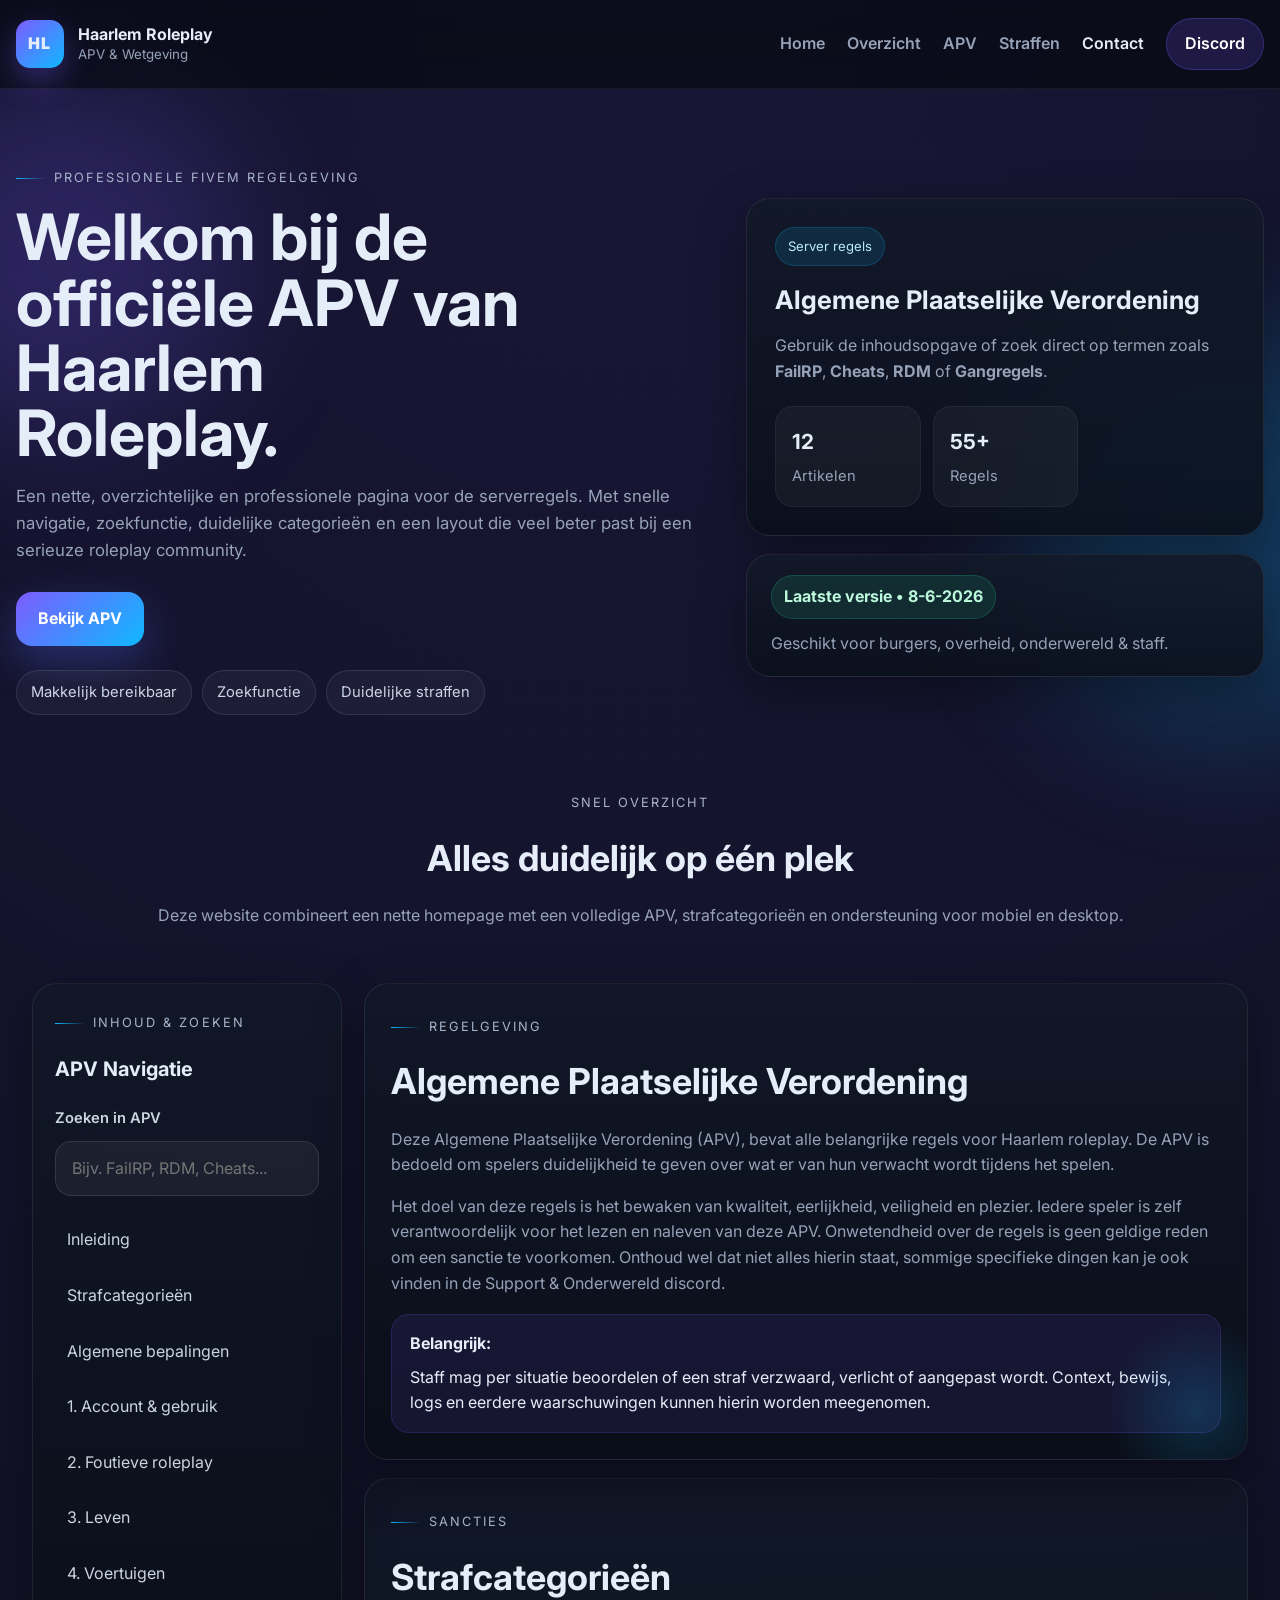
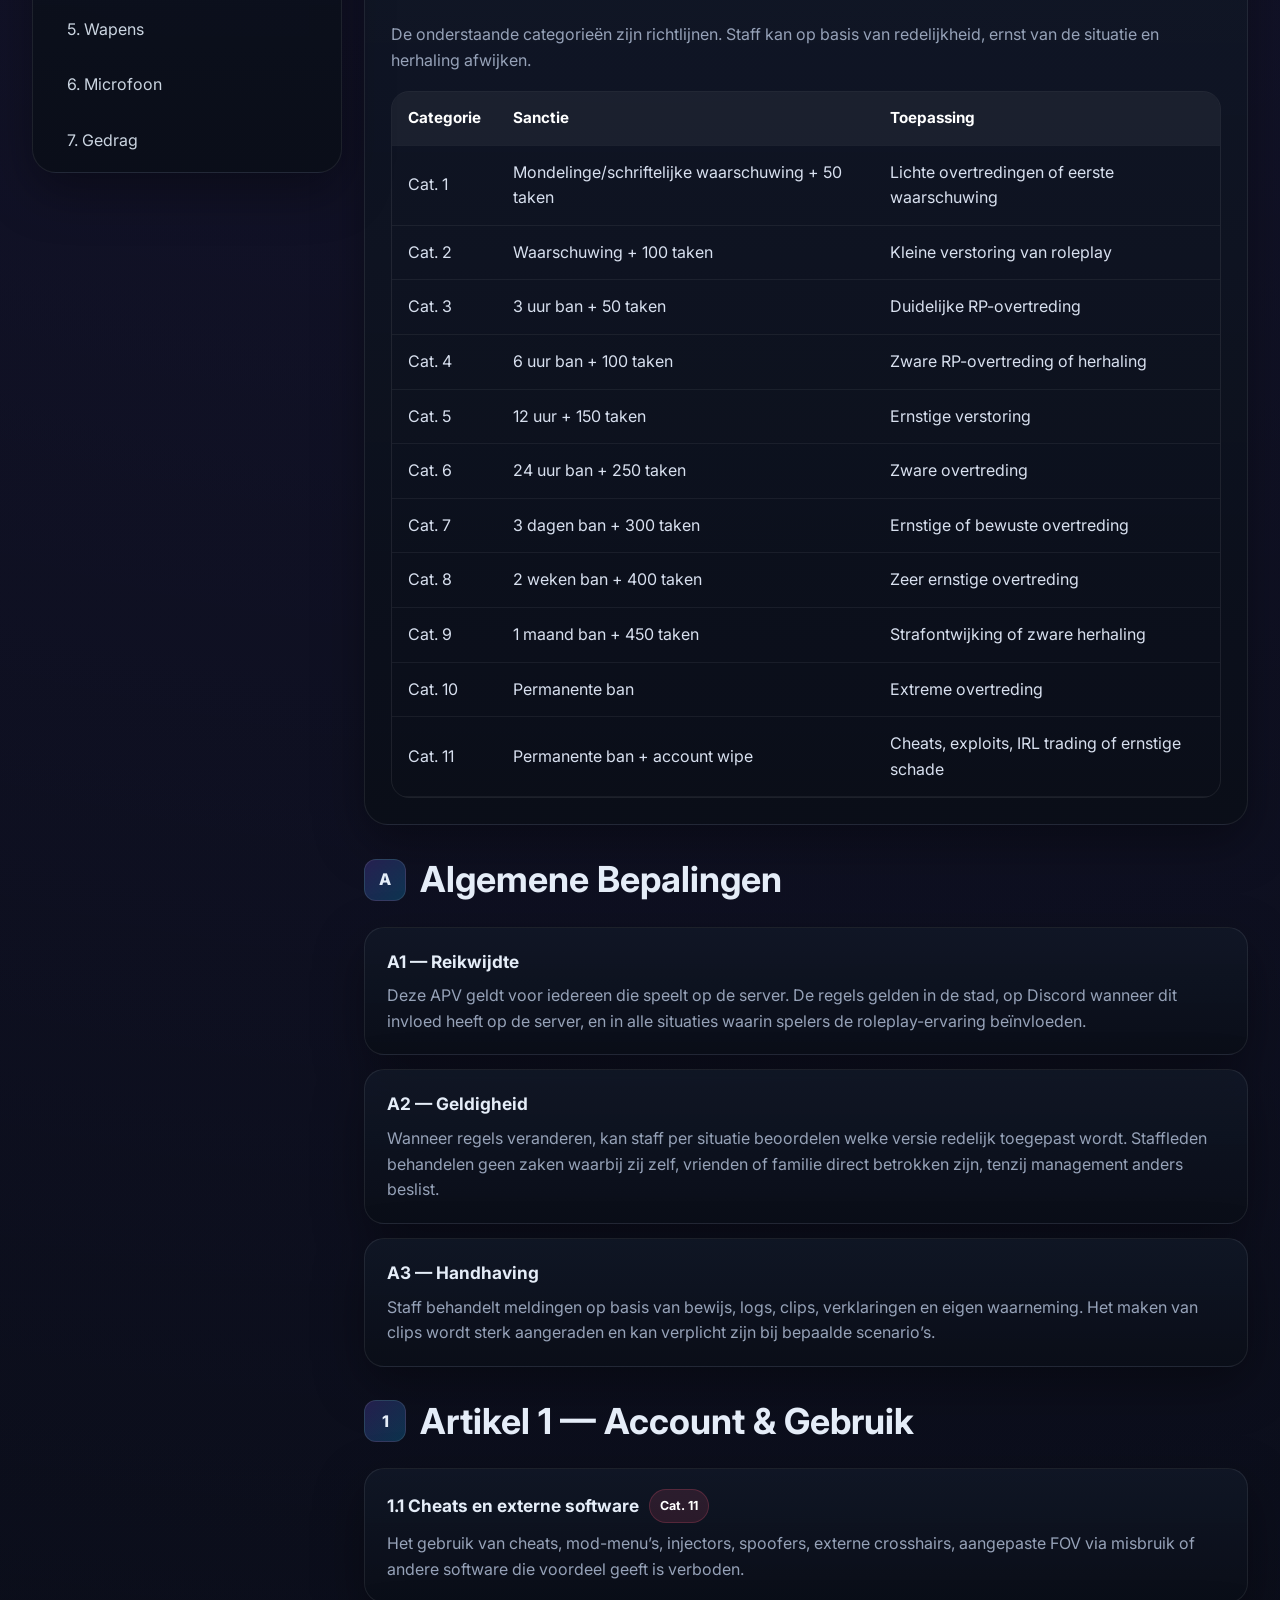
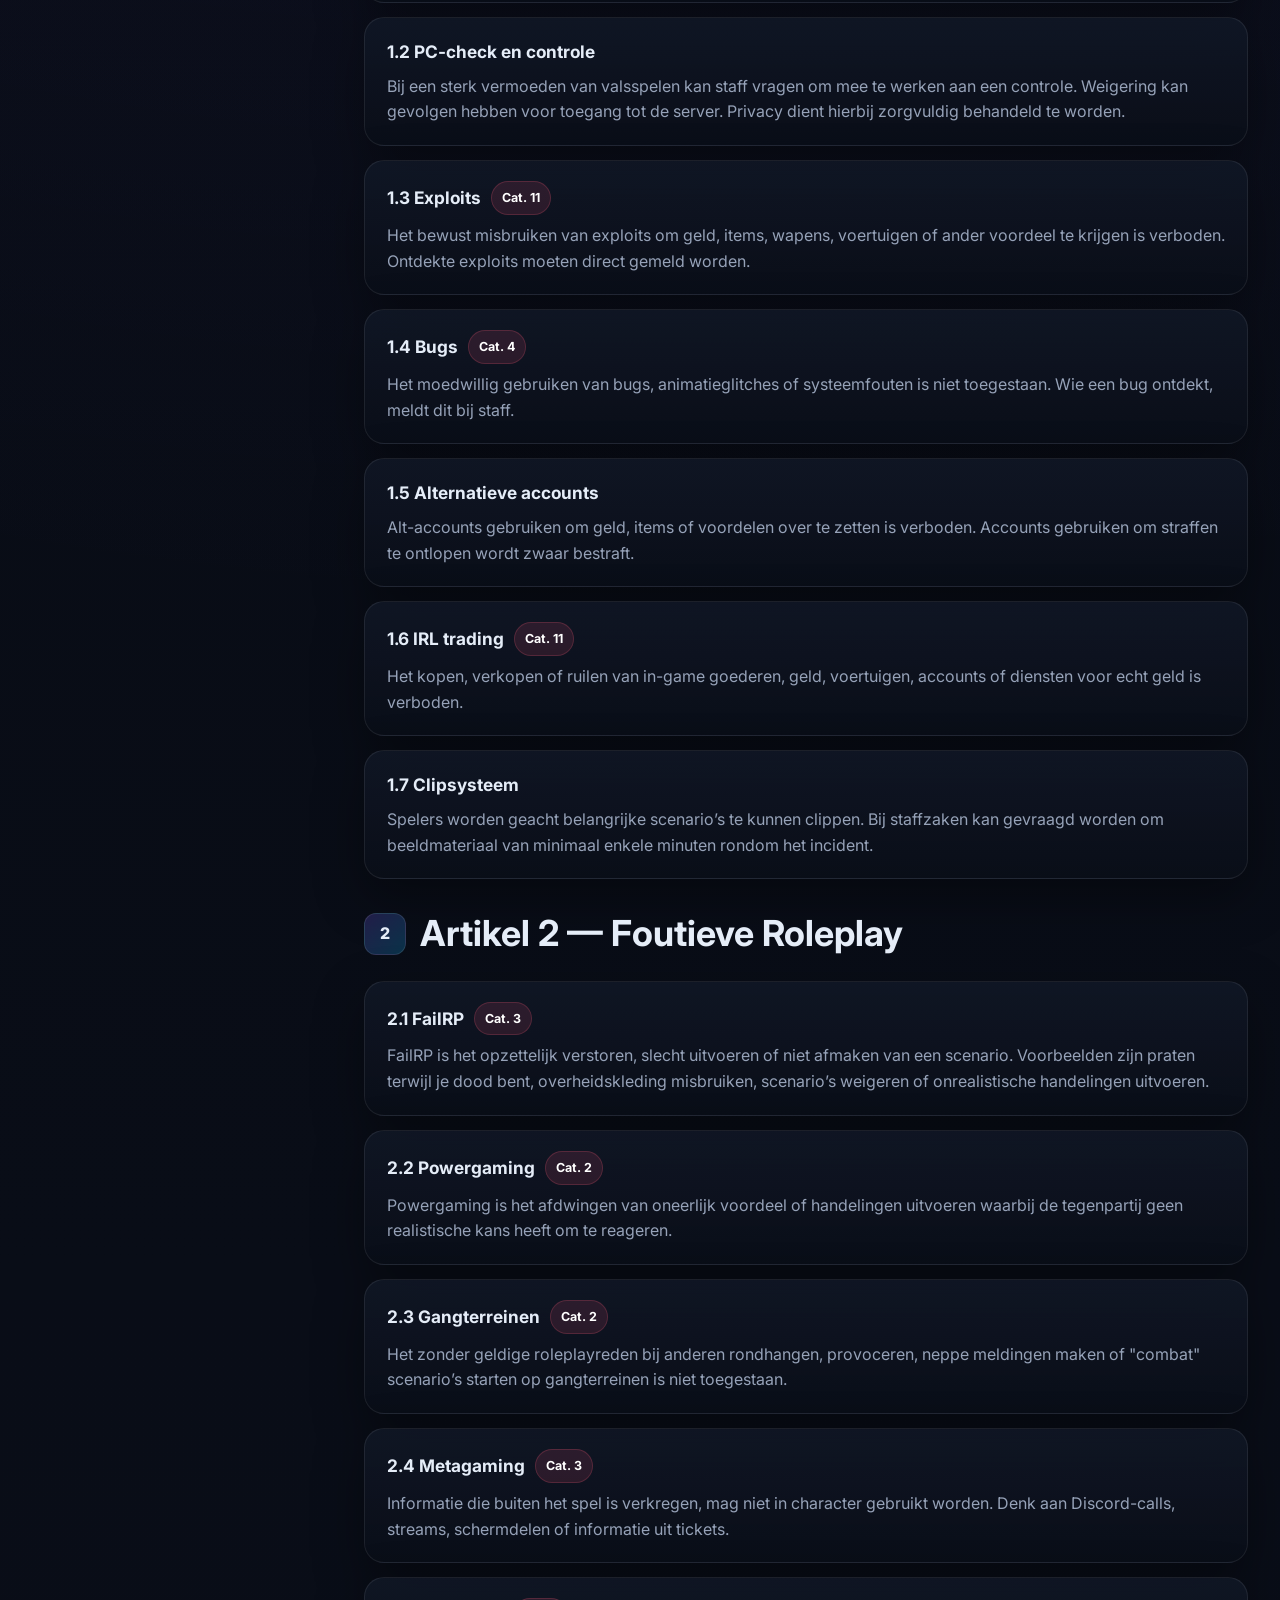
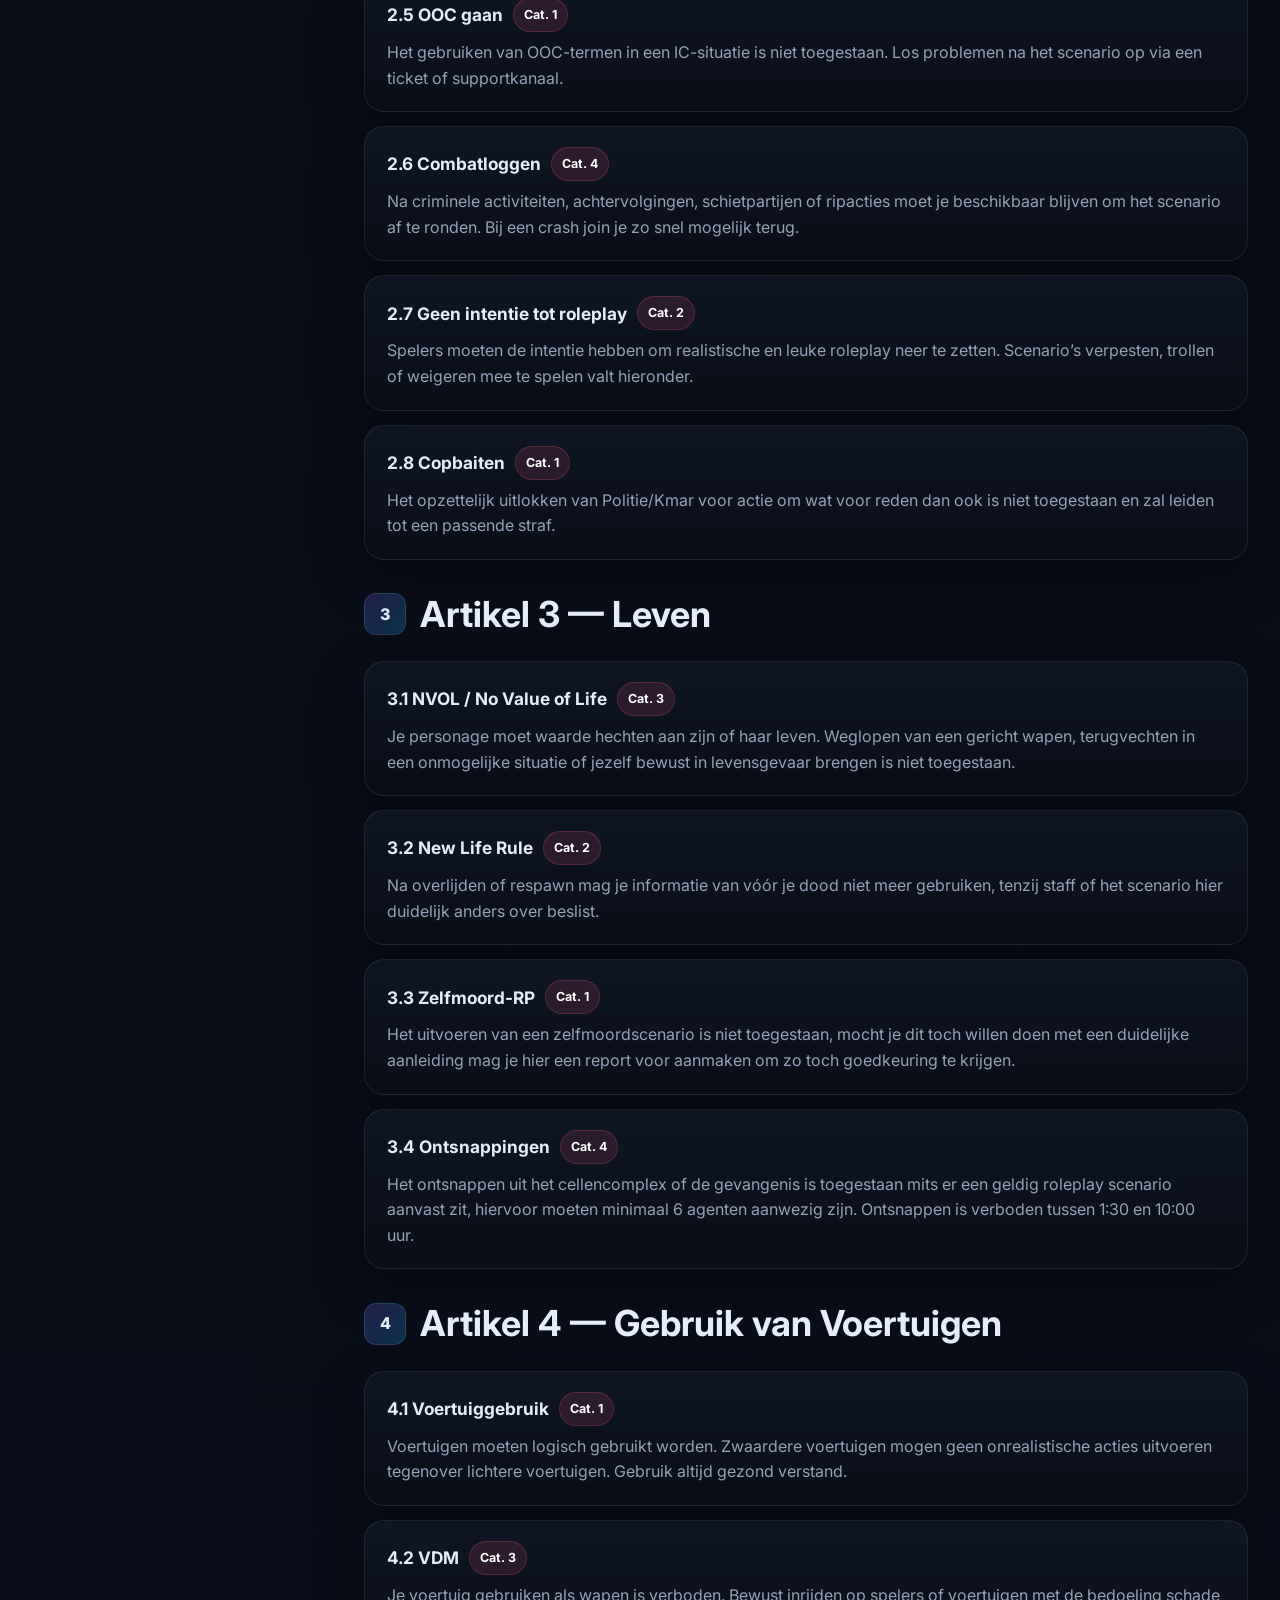
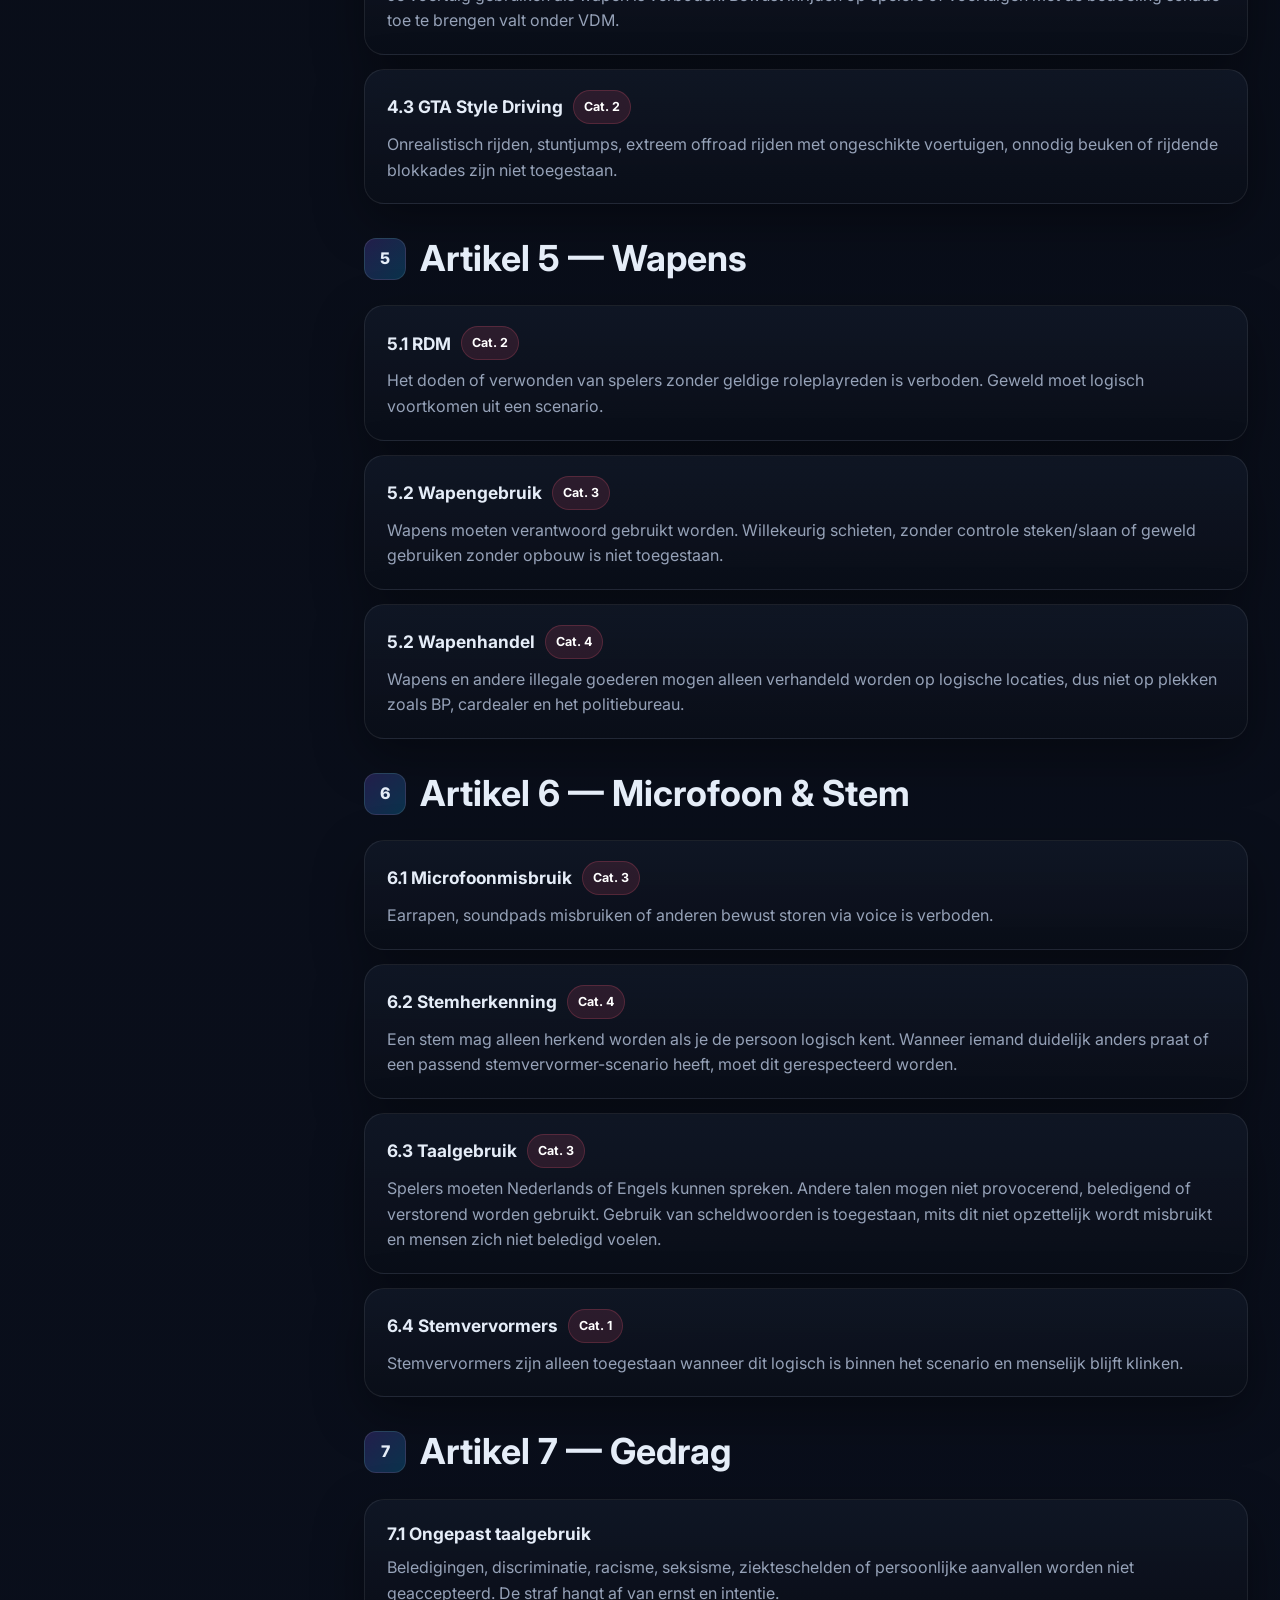
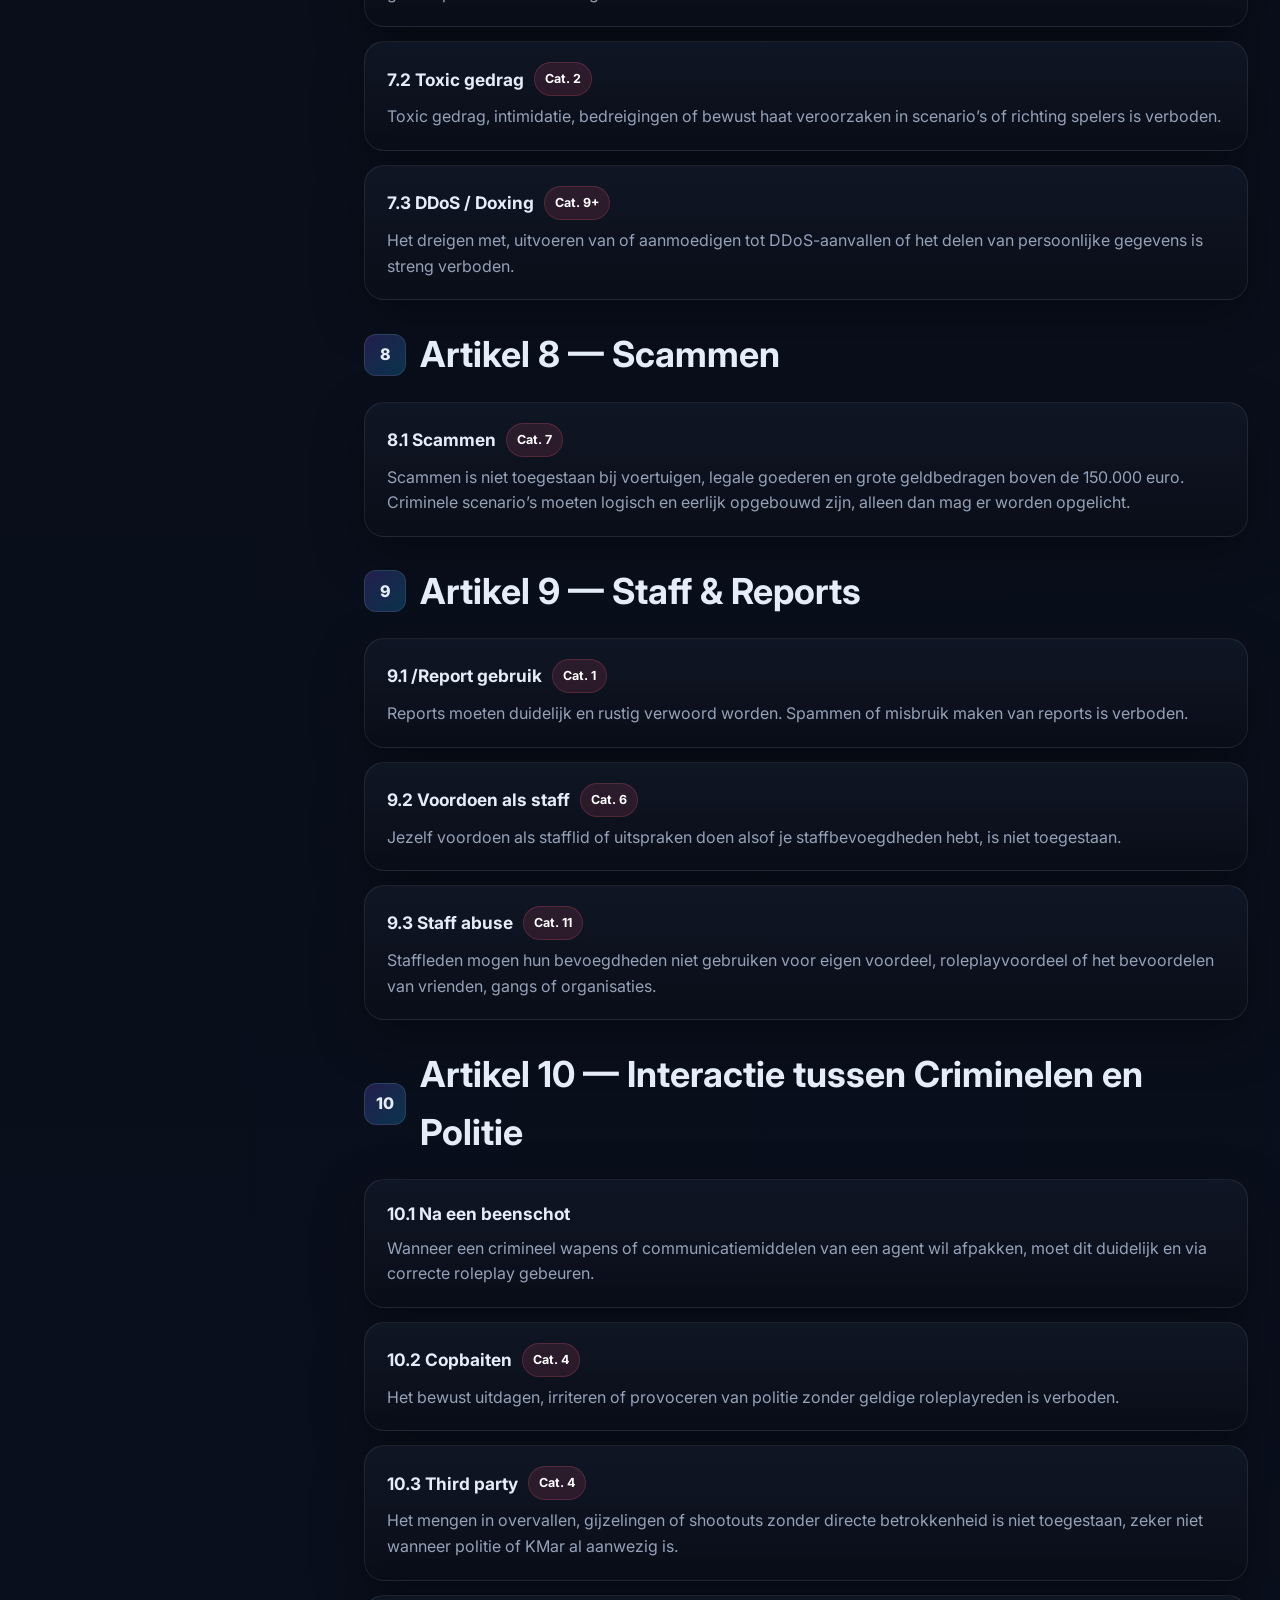
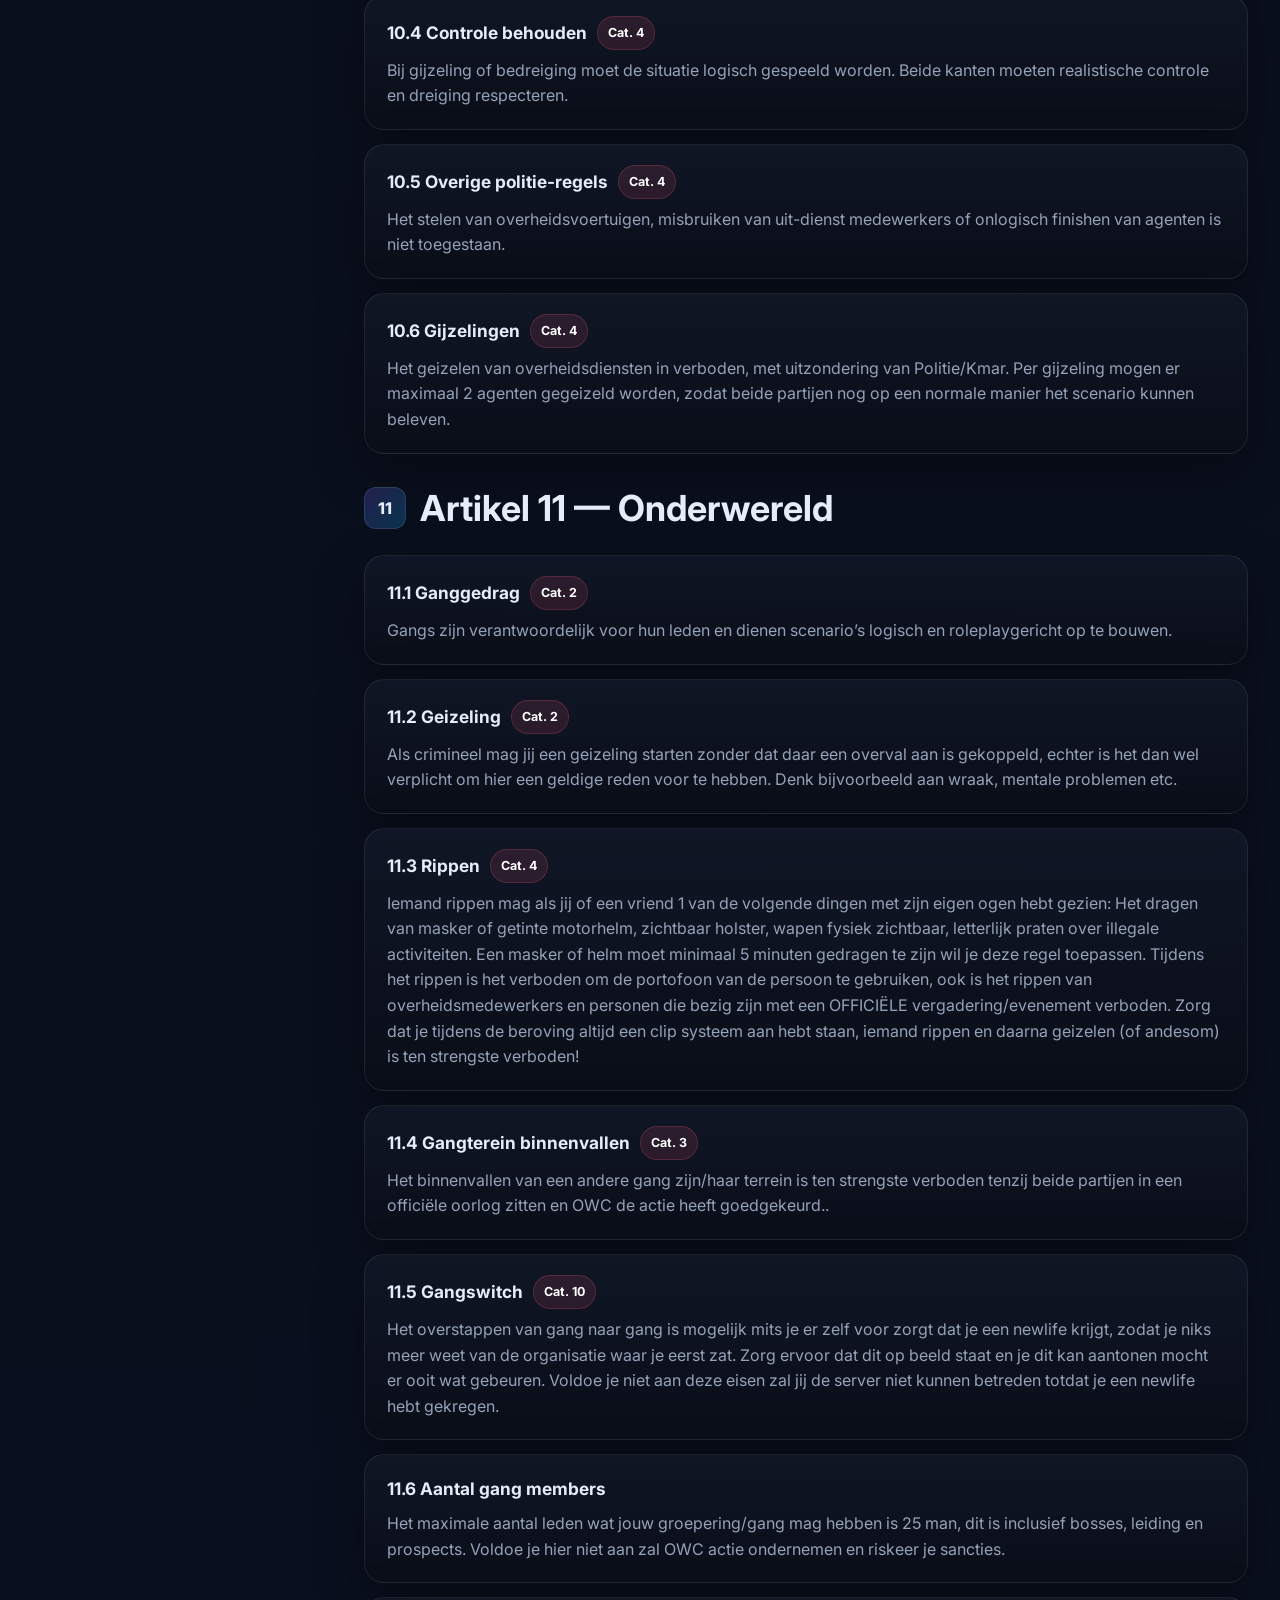
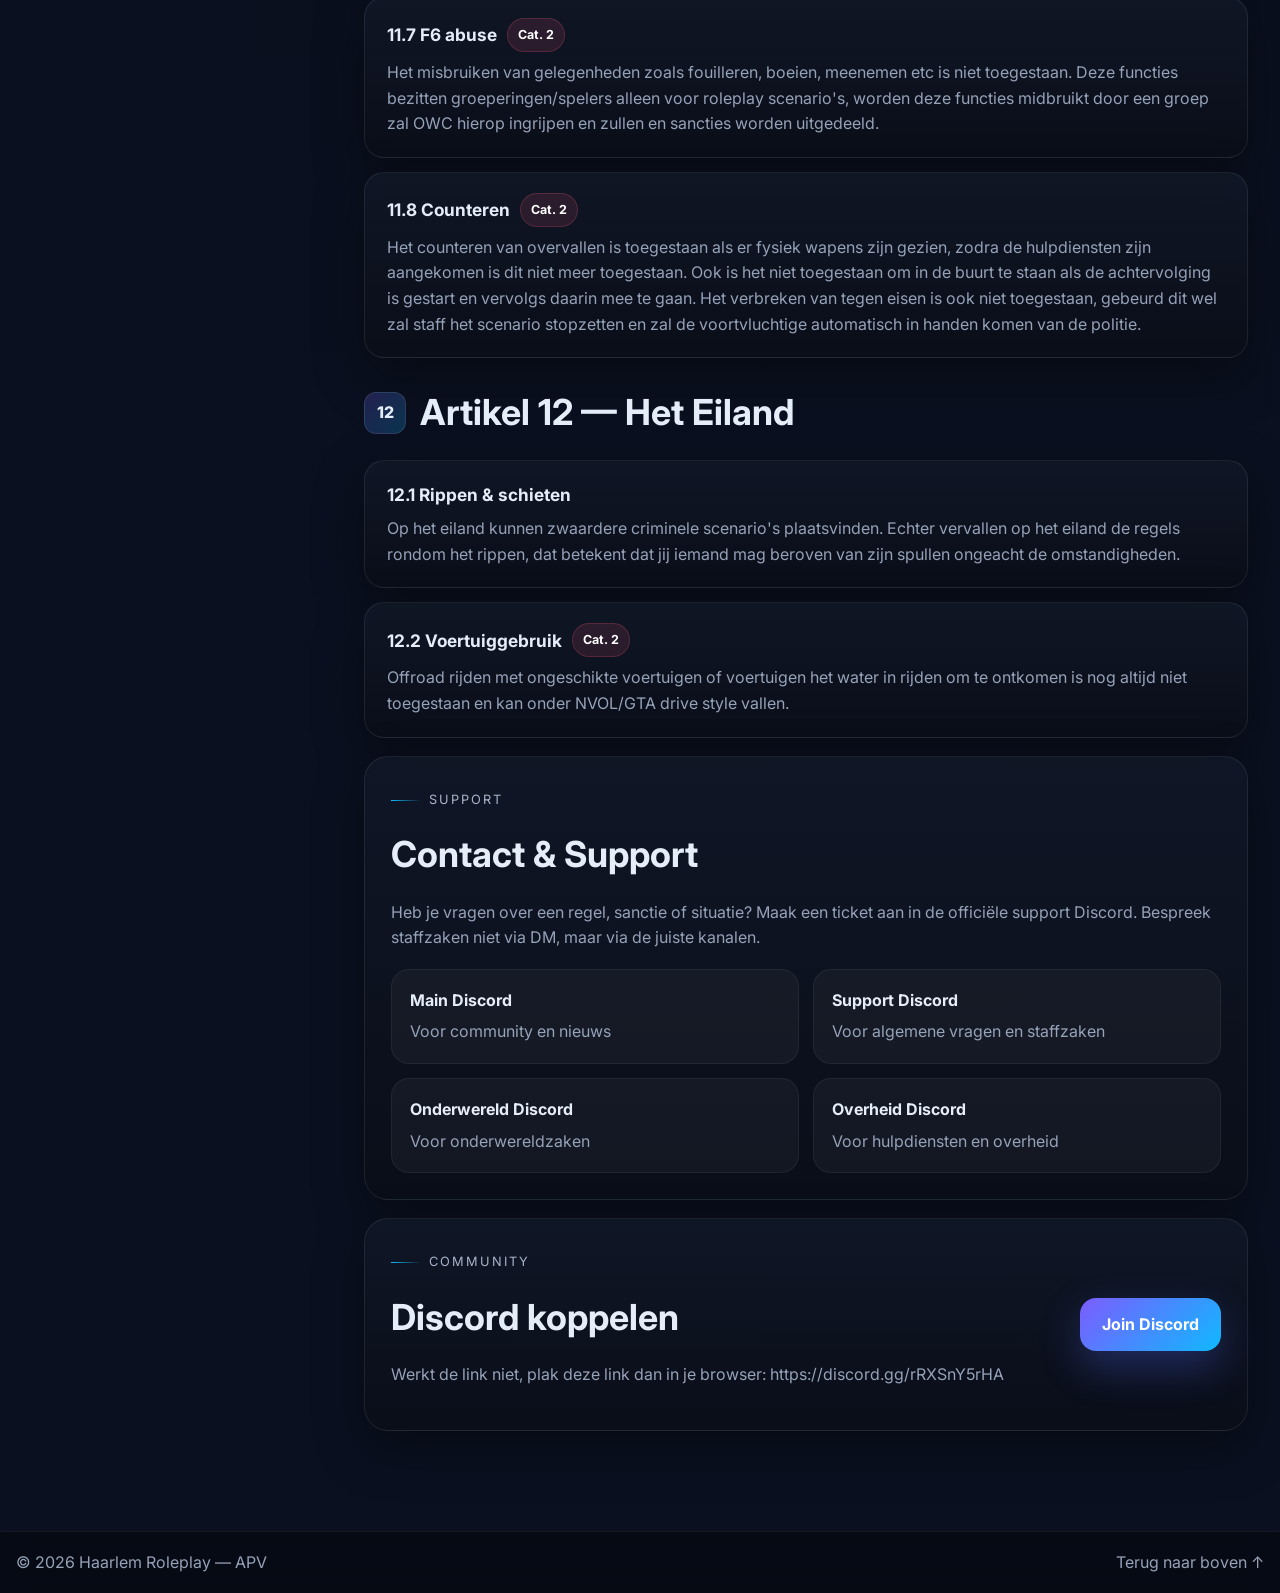
==== commit 68701af3: "Update index.html" ====
--- a/index.html
+++ b/index.html
@@ -73,10 +73,6 @@
               <div>
                 <strong>55+</strong>
                 <span>Regels</span>
-              </div>
-              <div>
-                <strong>Duidelijke</strong>
-                <span>Uitleg</span>
               </div>
             </div>
           </div>
@@ -219,8 +215,8 @@
 
           <section class="rules-section" id="wapens">
             <div class="section-head-line"><span class="section-number">5</span><h2>Artikel 5 — Wapens</h2></div>
-            <article class="rule-card"><h3>5.1 RDM <span class="chip">Cat. 4</span></h3><p>Het doden of verwonden van spelers zonder geldige roleplayreden is verboden. Geweld moet logisch voortkomen uit een scenario.</p></article>
-            <article class="rule-card"><h3>5.2 Wapengebruik <span class="chip">Cat. 4</span></h3><p>Wapens moeten verantwoord gebruikt worden. Willekeurig schieten, zonder controle steken/slaan of geweld gebruiken zonder opbouw is niet toegestaan.</p></article>
+            <article class="rule-card"><h3>5.1 RDM <span class="chip">Cat. 2</span></h3><p>Het doden of verwonden van spelers zonder geldige roleplayreden is verboden. Geweld moet logisch voortkomen uit een scenario.</p></article>
+            <article class="rule-card"><h3>5.2 Wapengebruik <span class="chip">Cat. 3</span></h3><p>Wapens moeten verantwoord gebruikt worden. Willekeurig schieten, zonder controle steken/slaan of geweld gebruiken zonder opbouw is niet toegestaan.</p></article>
             <article class="rule-card"><h3>5.2 Wapenhandel <span class="chip">Cat. 4</span></h3><p>Wapens en andere illegale goederen mogen alleen verhandeld worden op logische locaties, dus niet op plekken zoals BP, cardealer en het politiebureau.</p></article>
           </section>
 
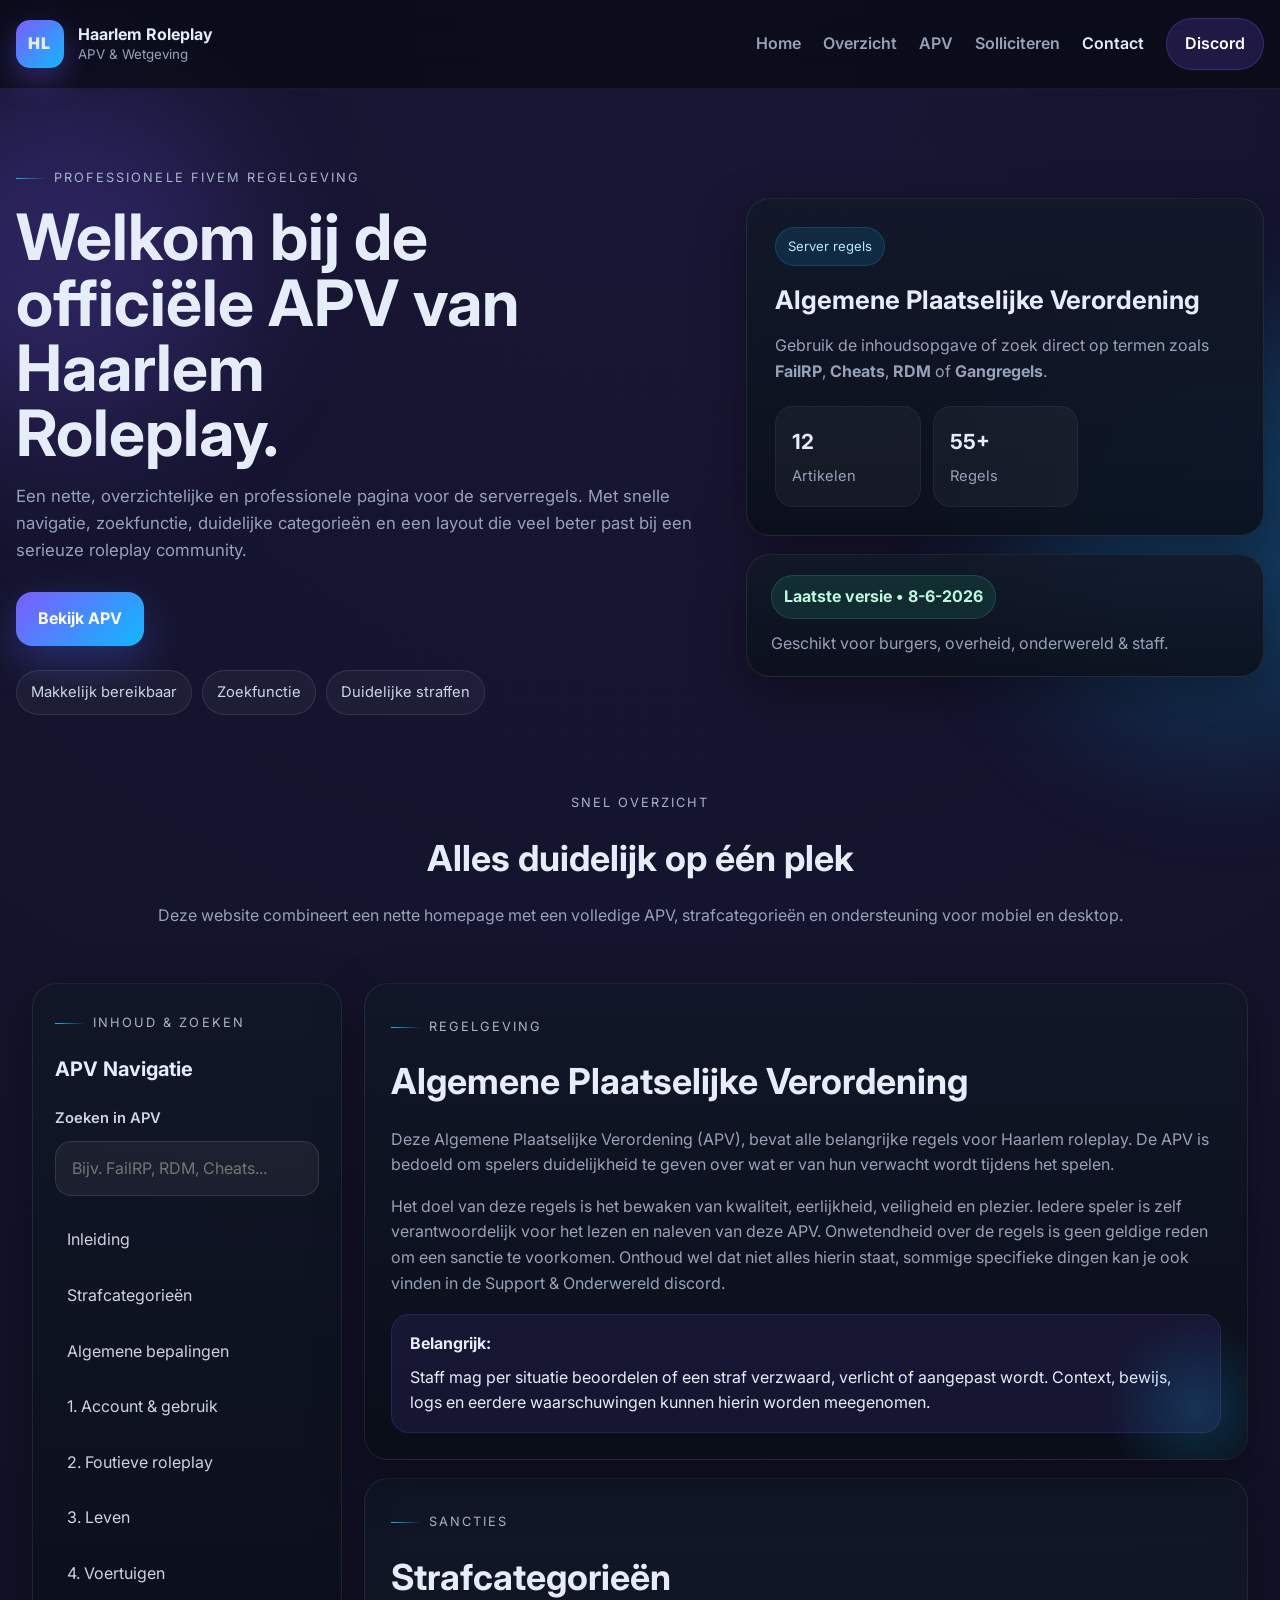
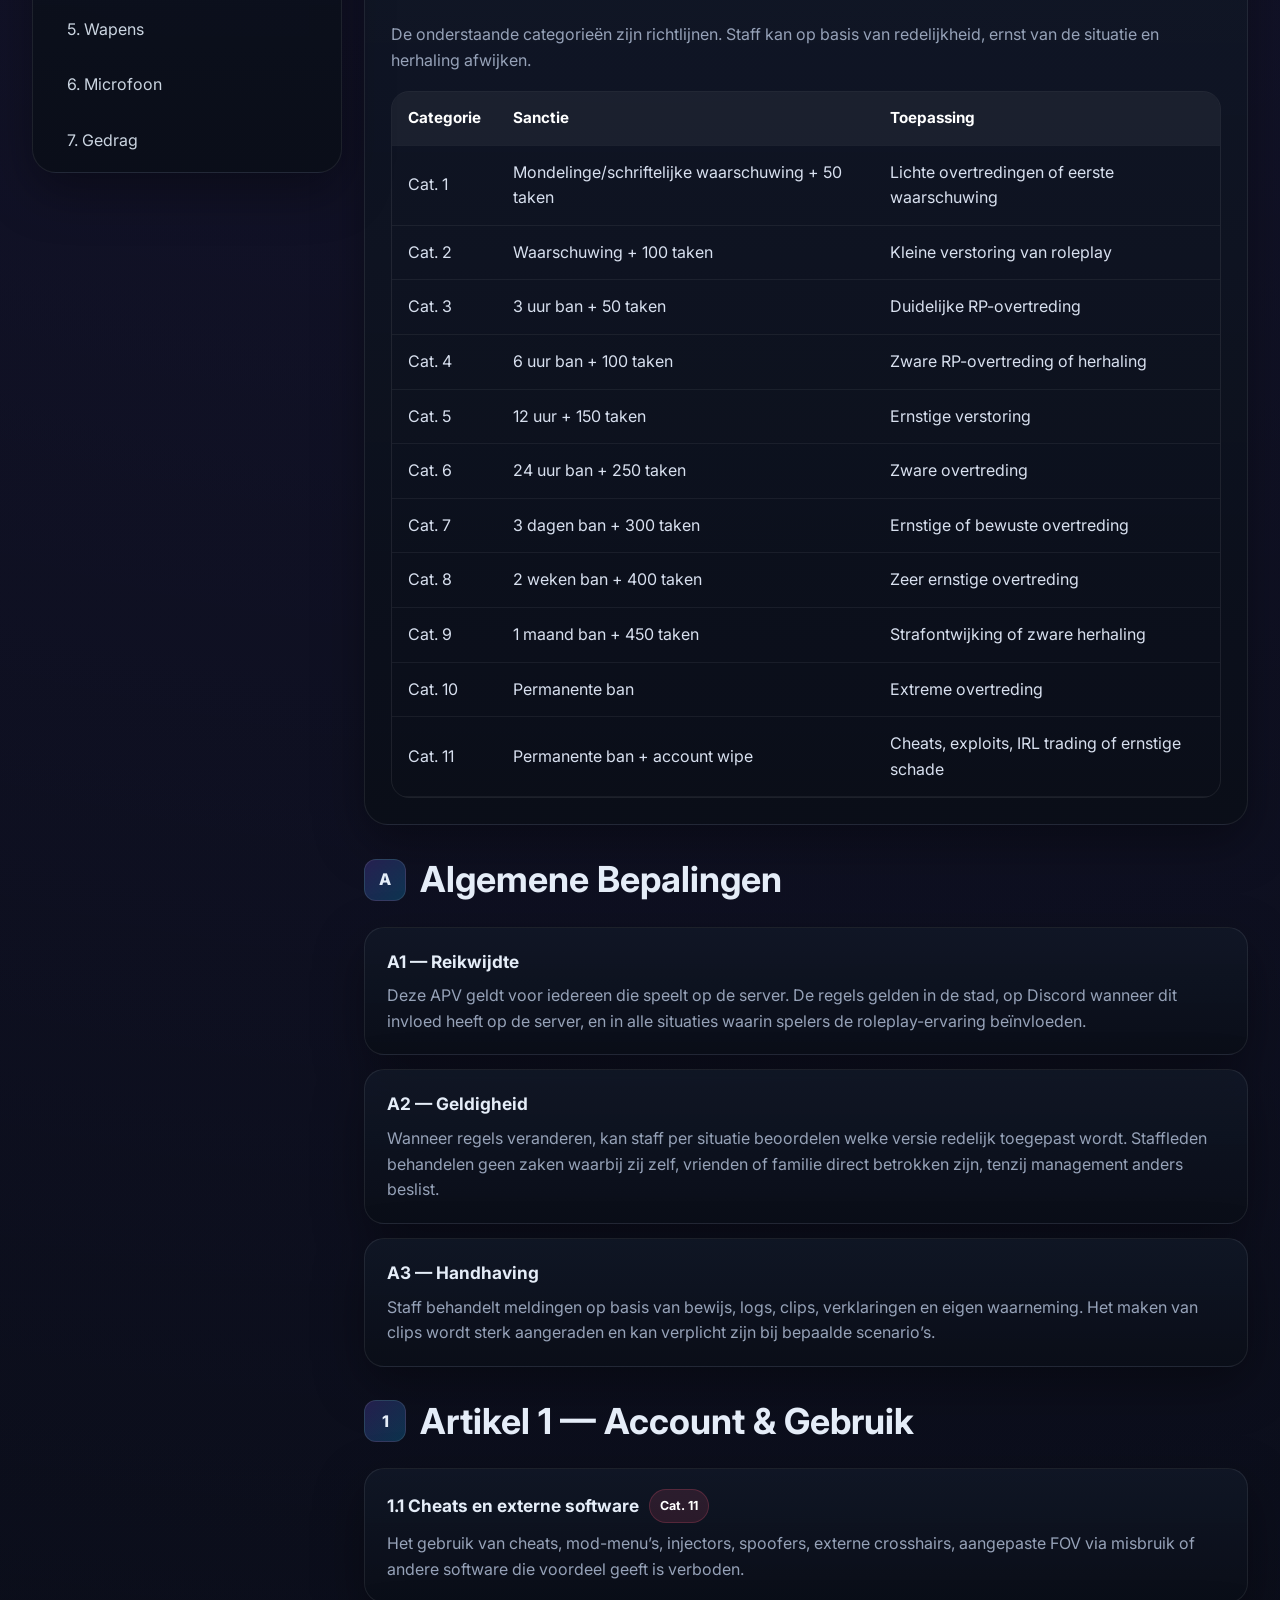
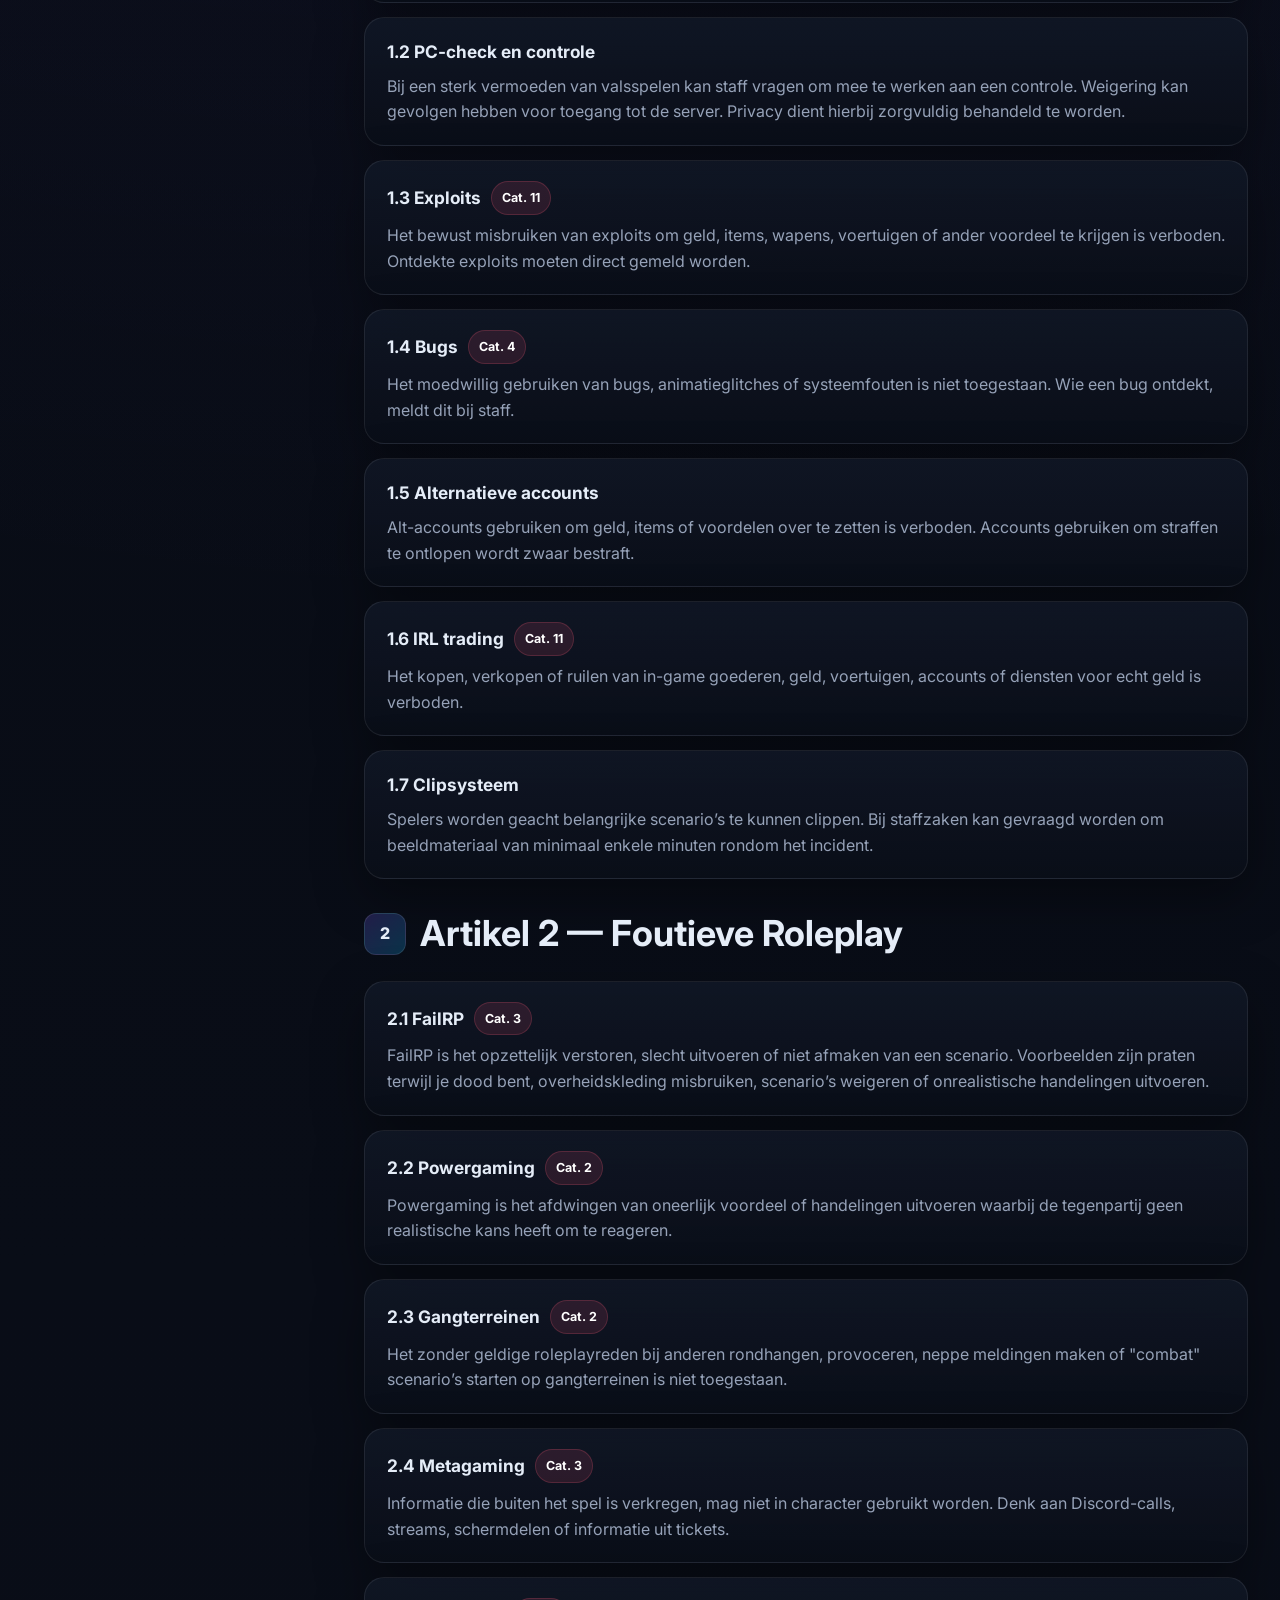
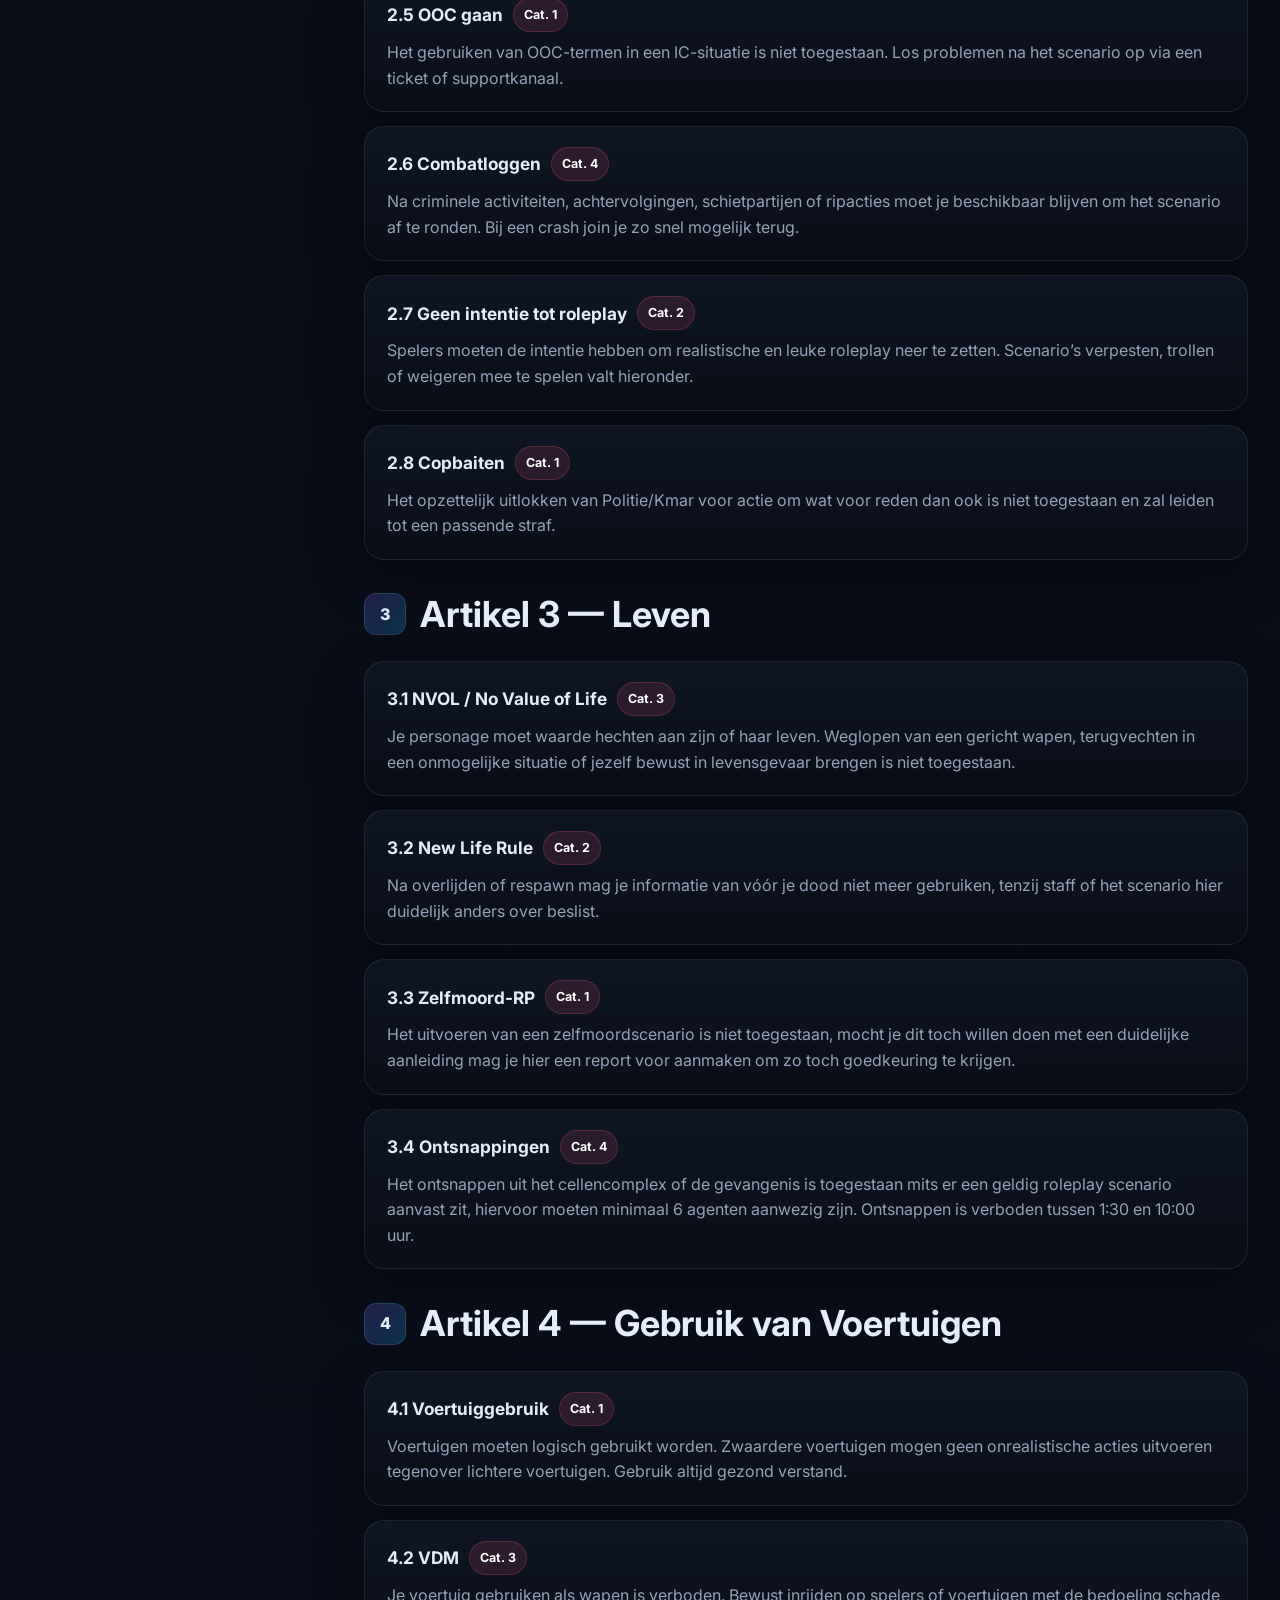
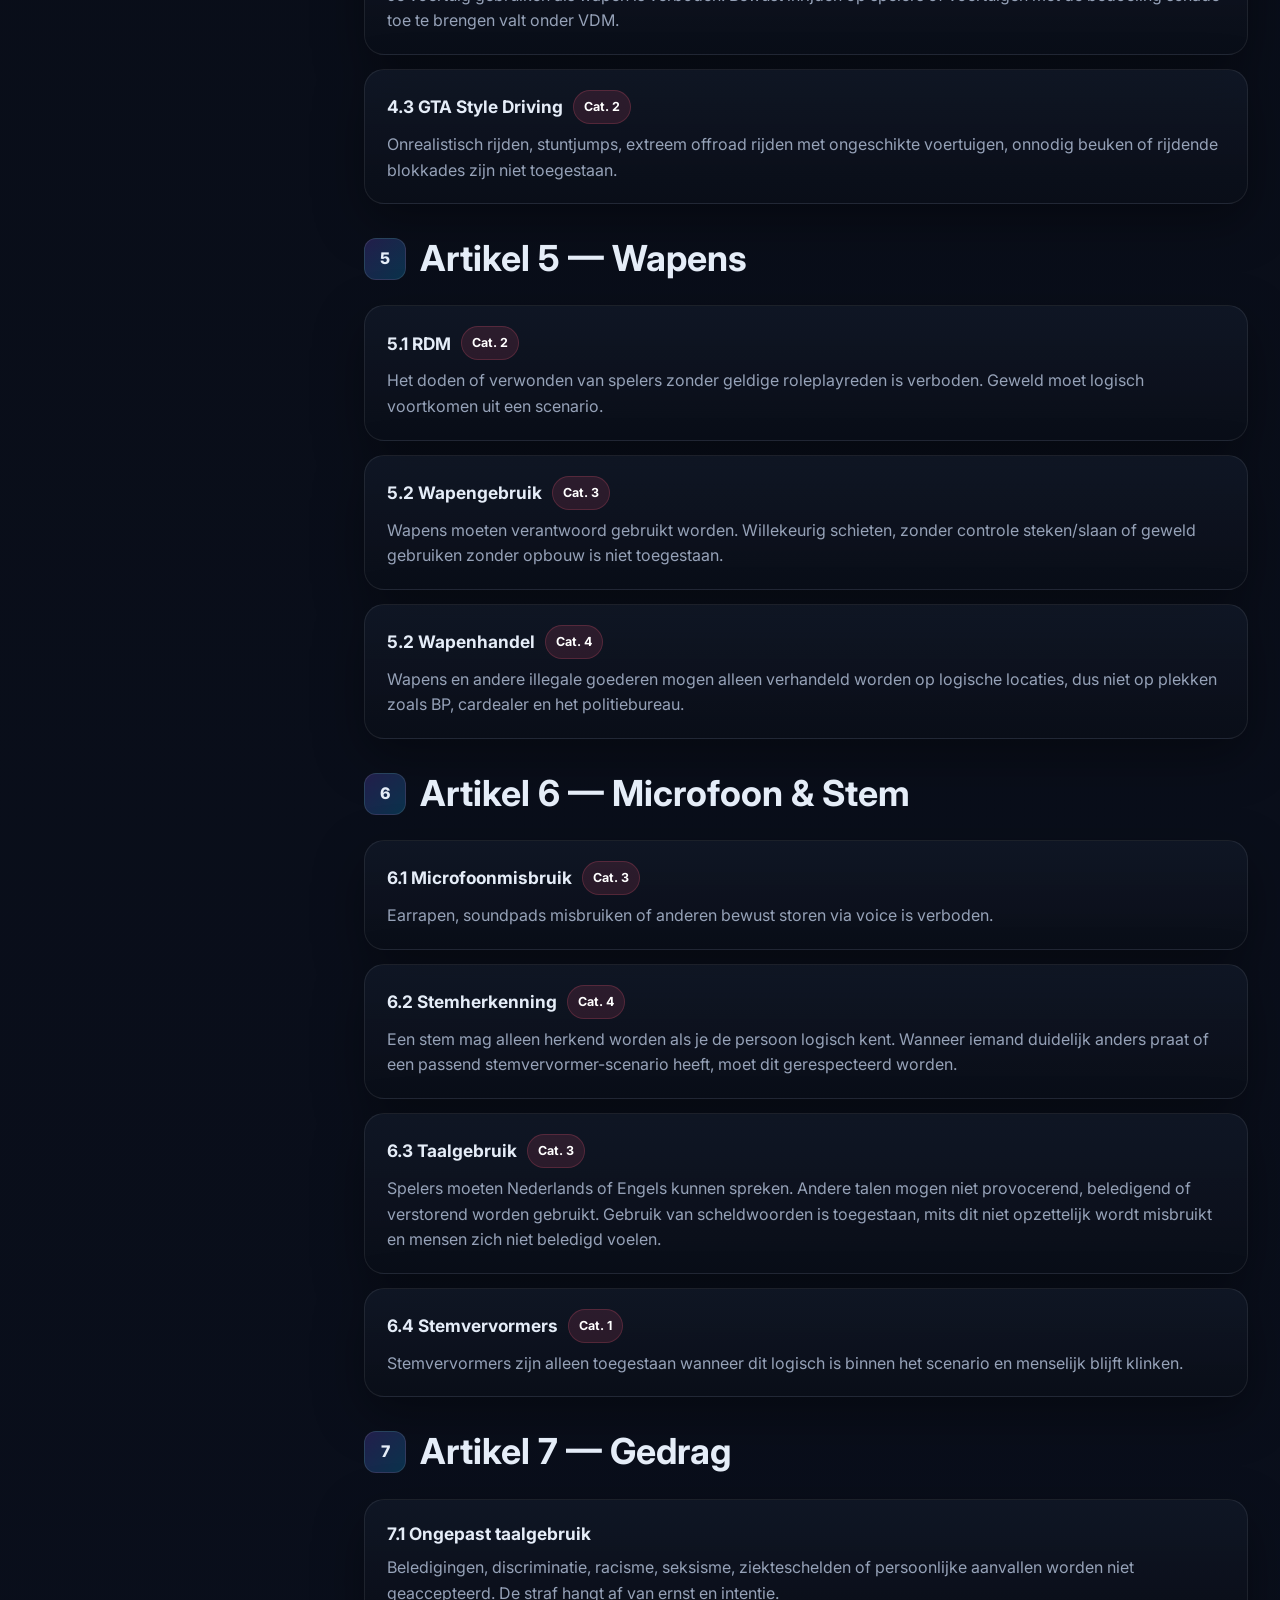
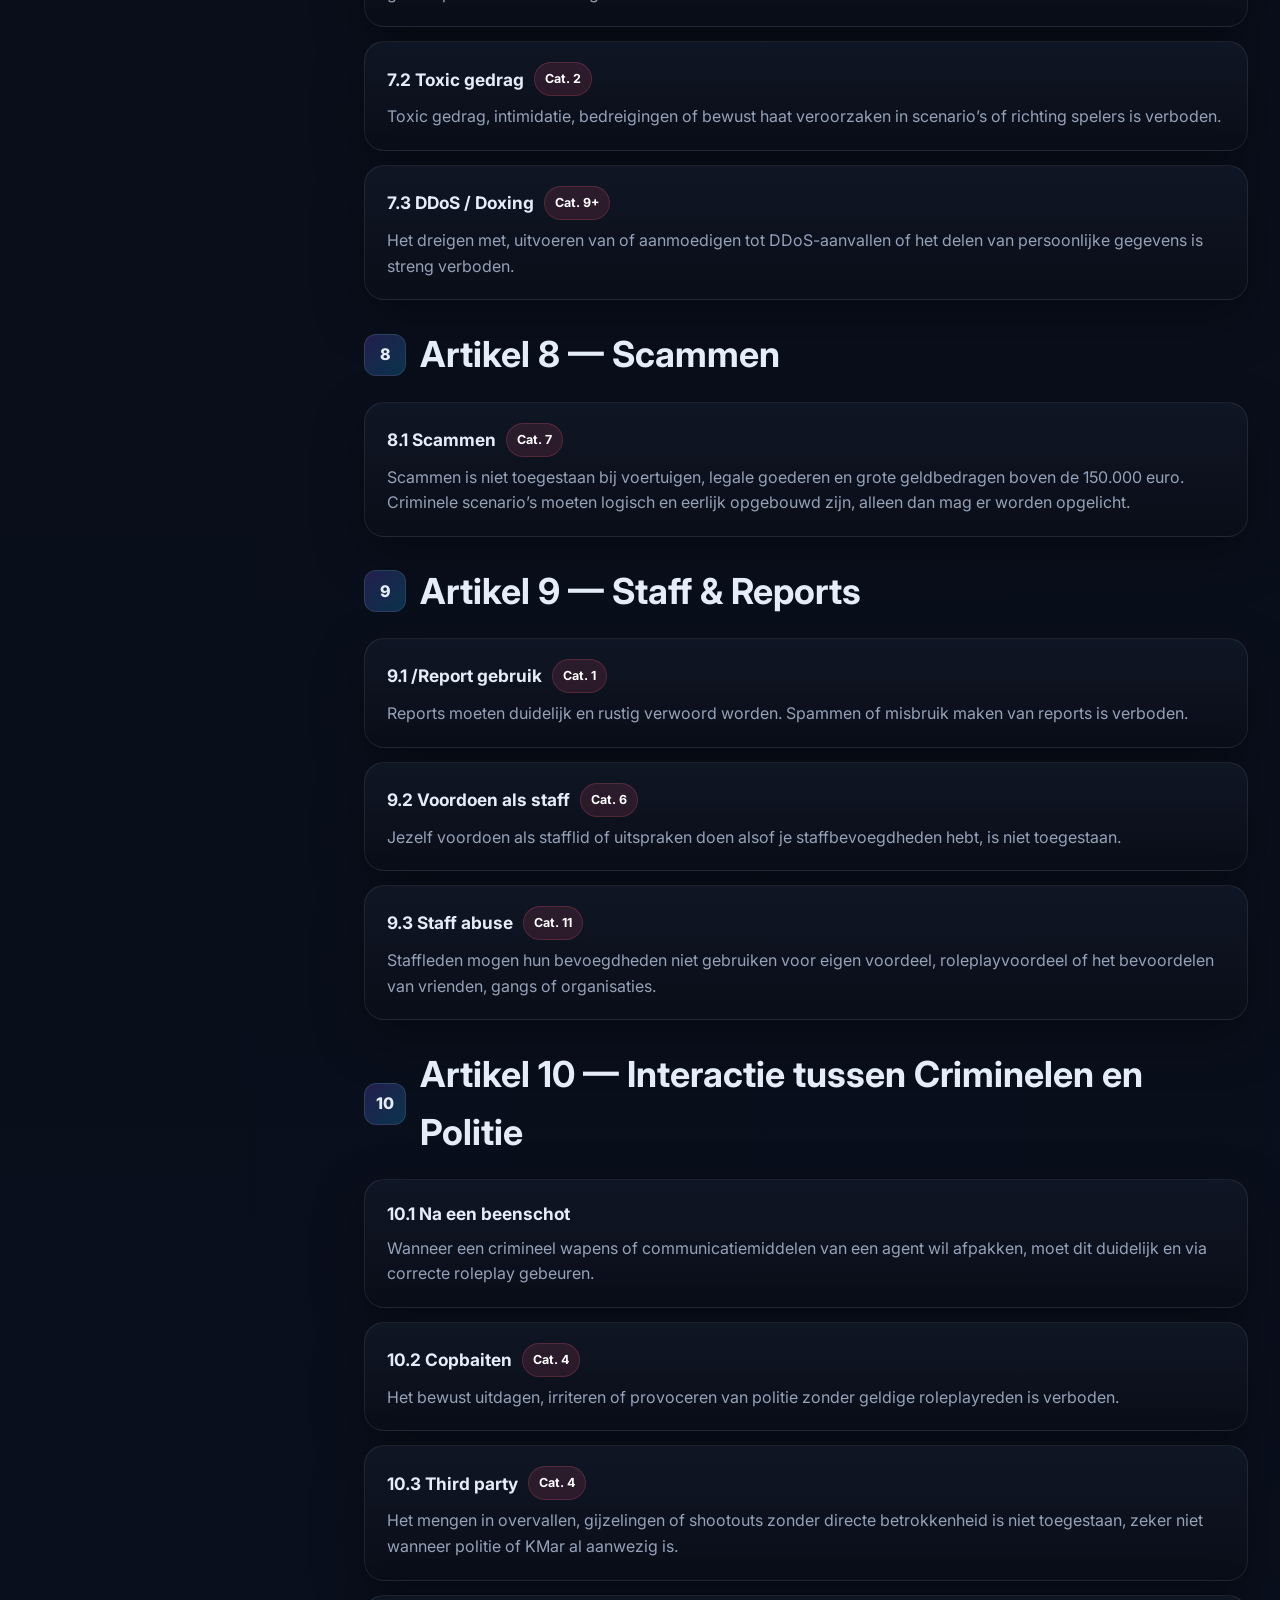
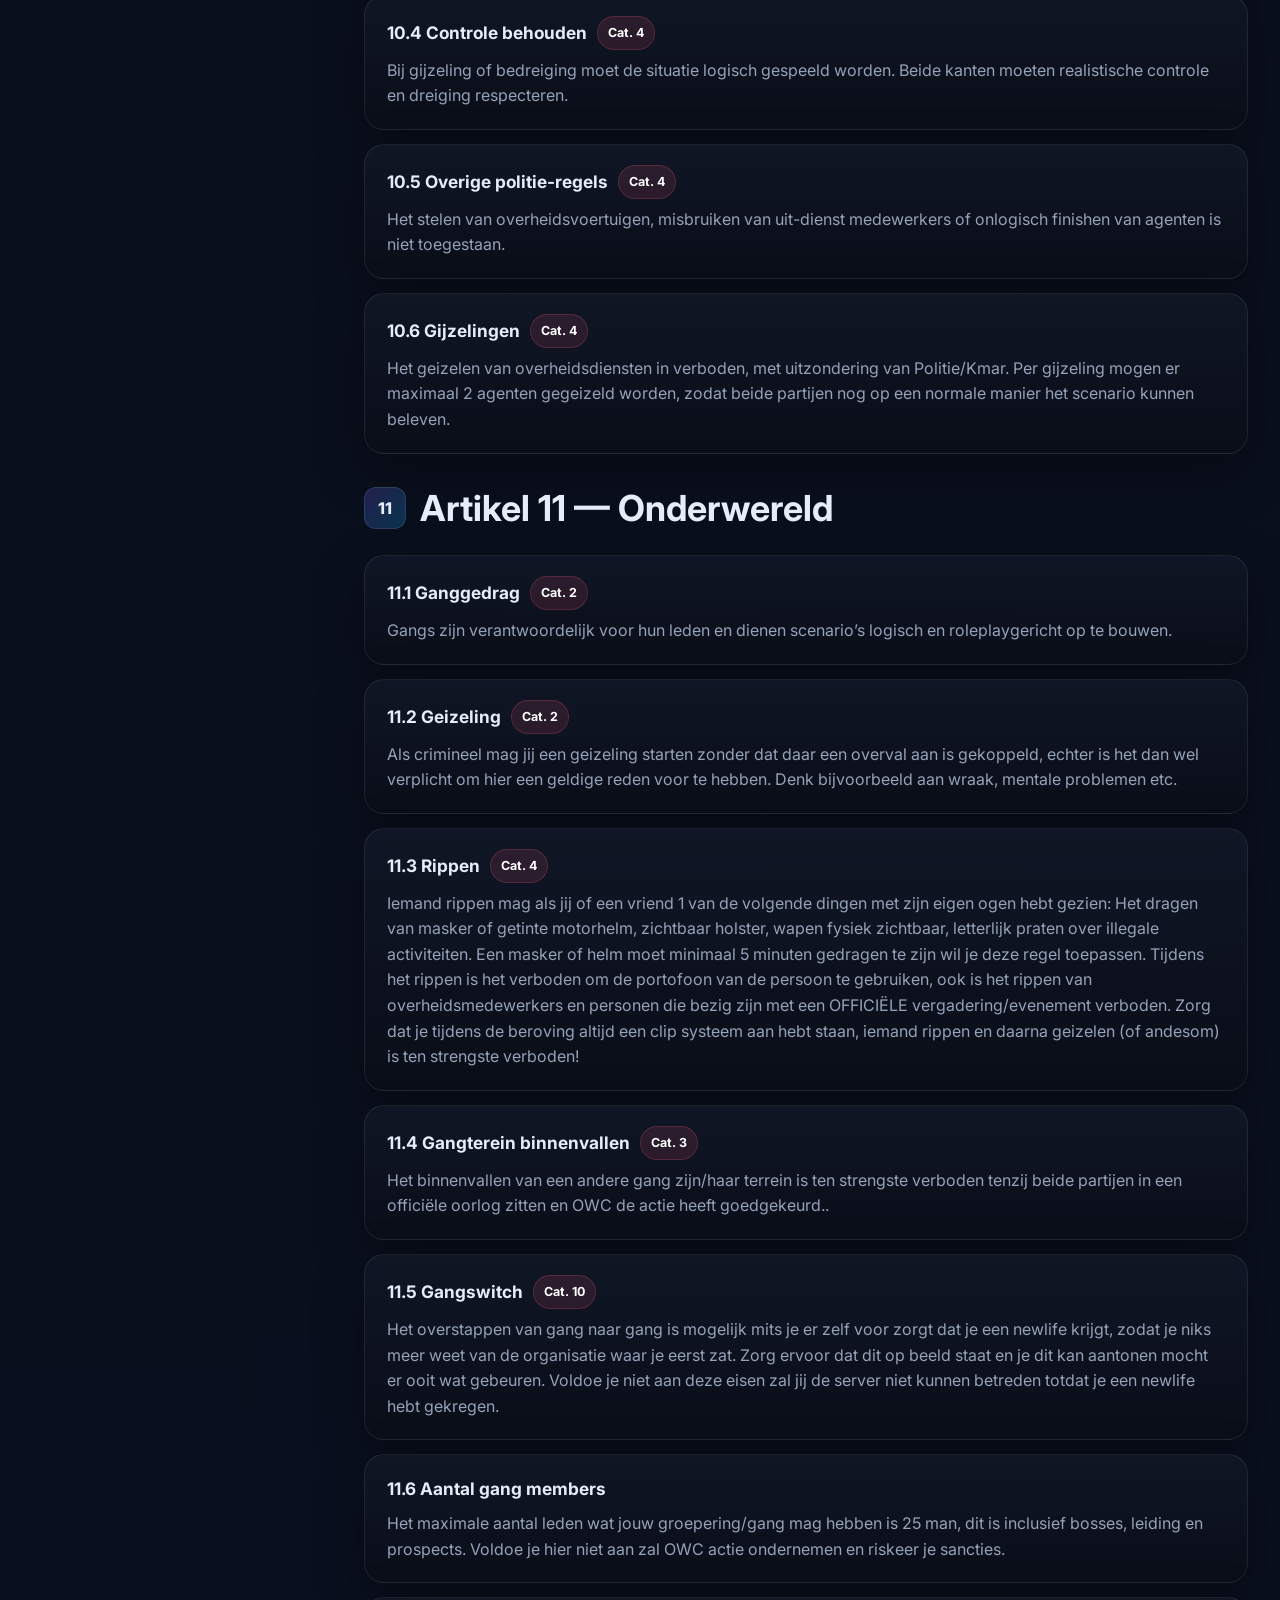
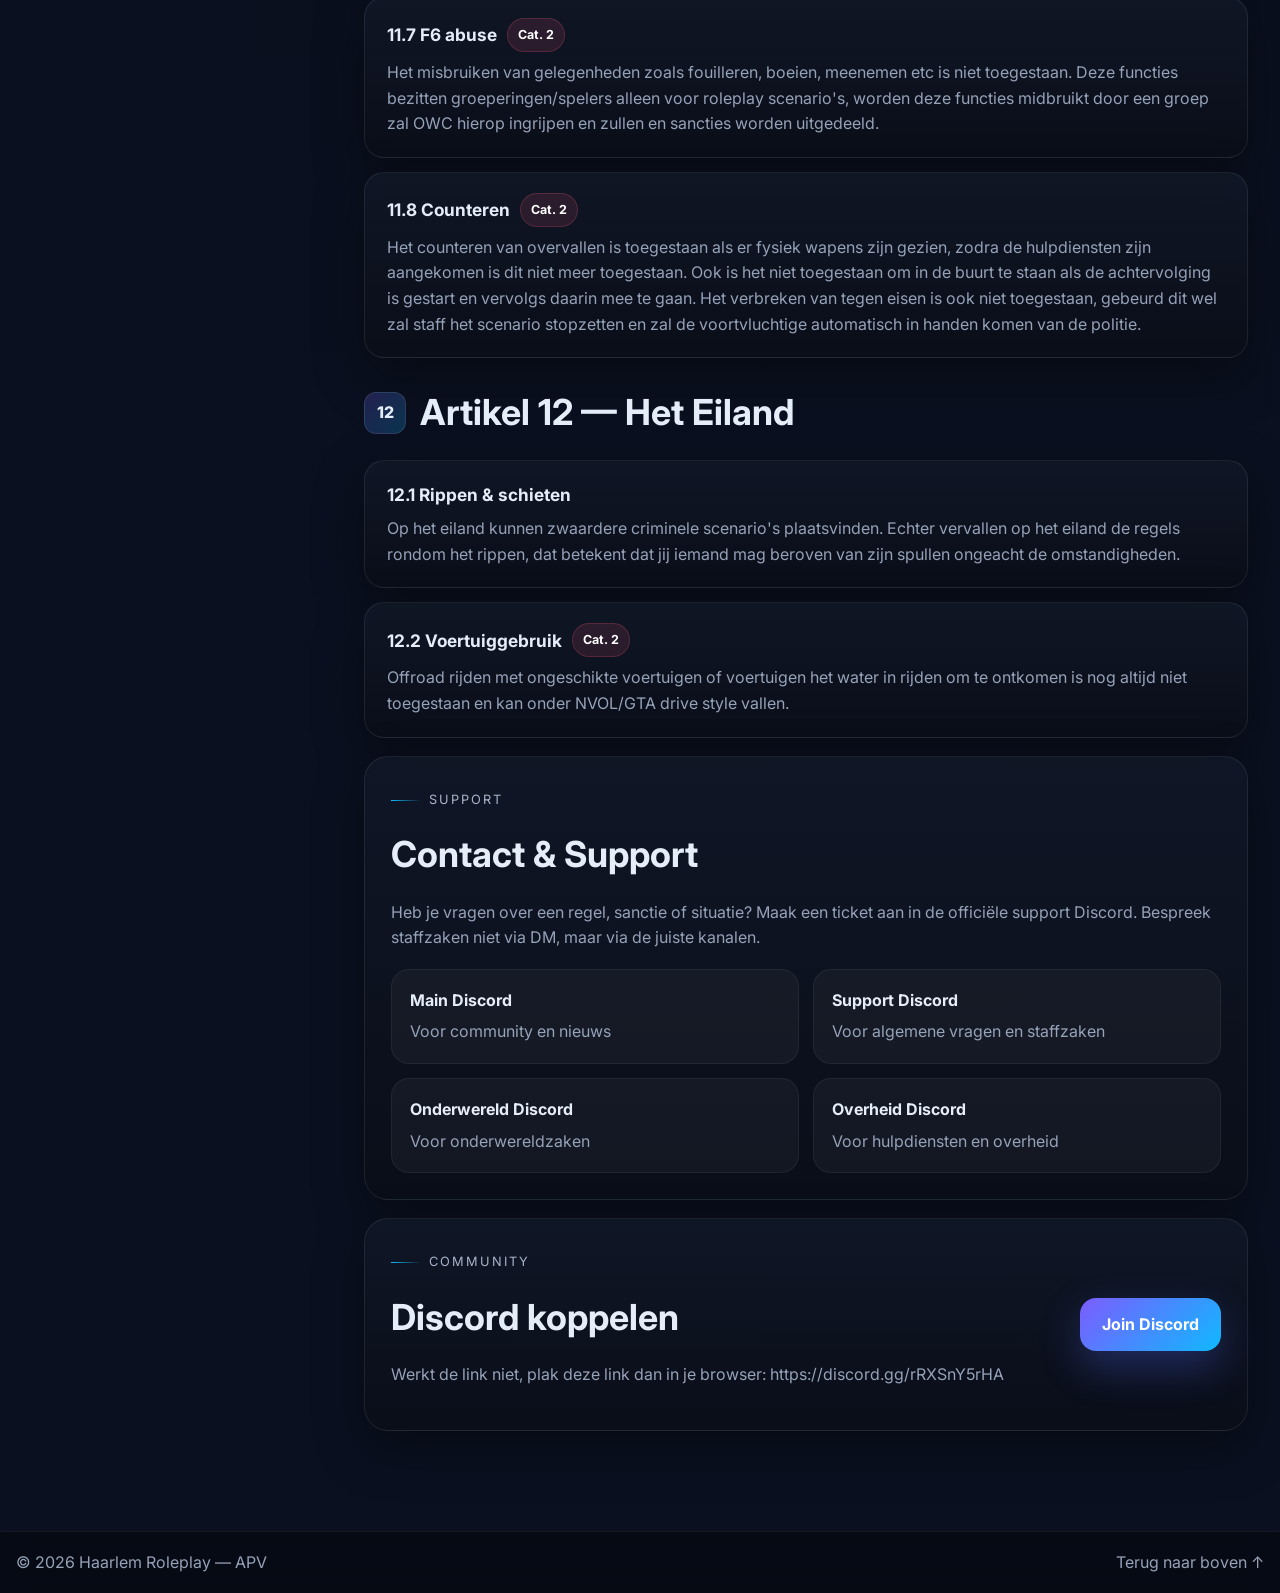
==== commit cea34624: "Add files via upload" ====
--- a/index.html
+++ b/index.html
@@ -12,7 +12,6 @@
   <script defer src="script.js"></script>
 </head>
 <body>
-  <body>
   <div id="top"></div>
   <div class="bg-orb orb-1"></div>
   <div class="bg-orb orb-2"></div>
@@ -36,7 +35,7 @@
         <a href="#top">Home</a>
         <a href="#overzicht">Overzicht</a>
         <a href="#apv">APV</a>
-        <a href="#straffen">Straffen</a>
+        <a href="solliciteren.html">Solliciteren</a>
         <a href="#contact">Contact</a>
         <a class="nav-cta" href="#discord">Discord</a>
       </nav>
@@ -315,7 +314,7 @@
               <h2>Discord koppelen</h2>
               <p>Werkt de link niet, plak deze link dan in je browser: https://discord.gg/rRXSnY5rHA</p>
             </div>
-            <a class="btn btn-primary" href="https://discord.gg/rRXSnY5rHA">Join Discord</a>
+            <a class="btn btn-primary" href="https://discord.gg/rRXSnY5rHA" target="_blank" rel="noopener">Join Discord</a>
           </section>
         </div>
       </div>
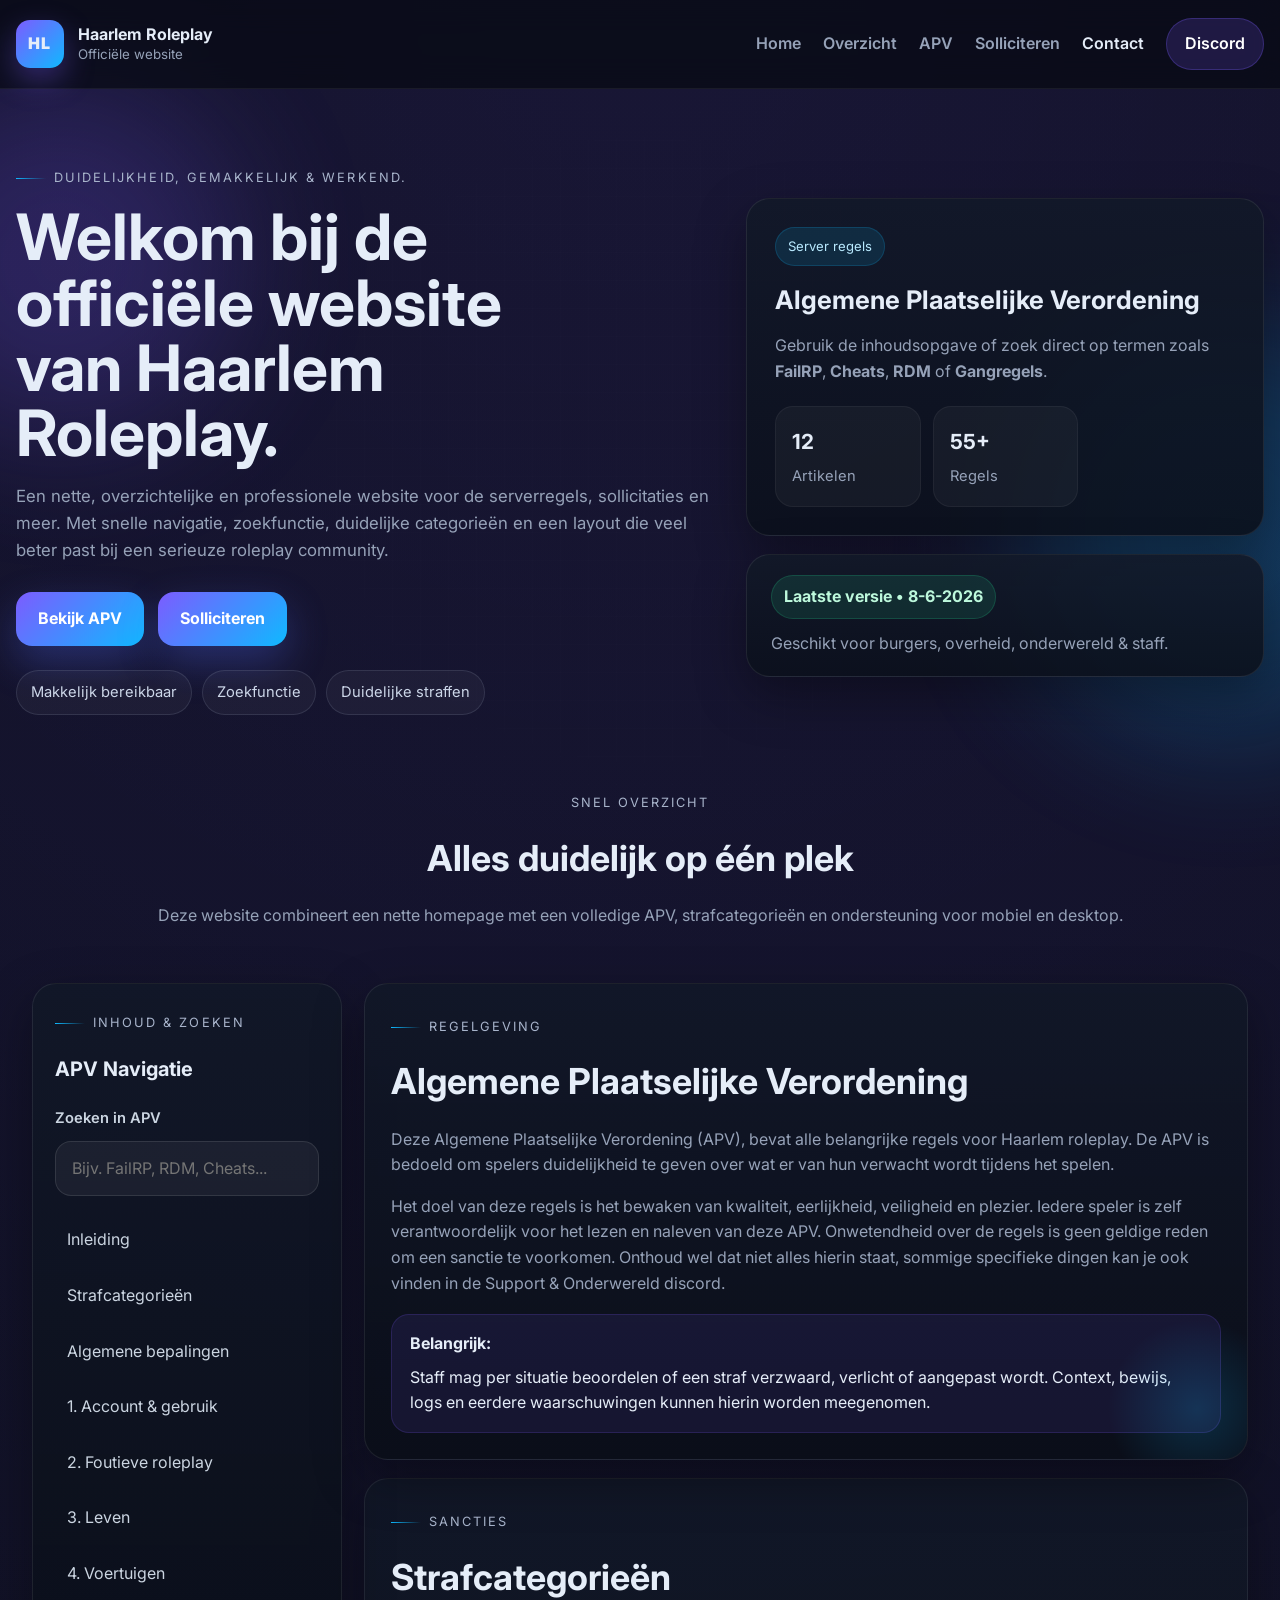
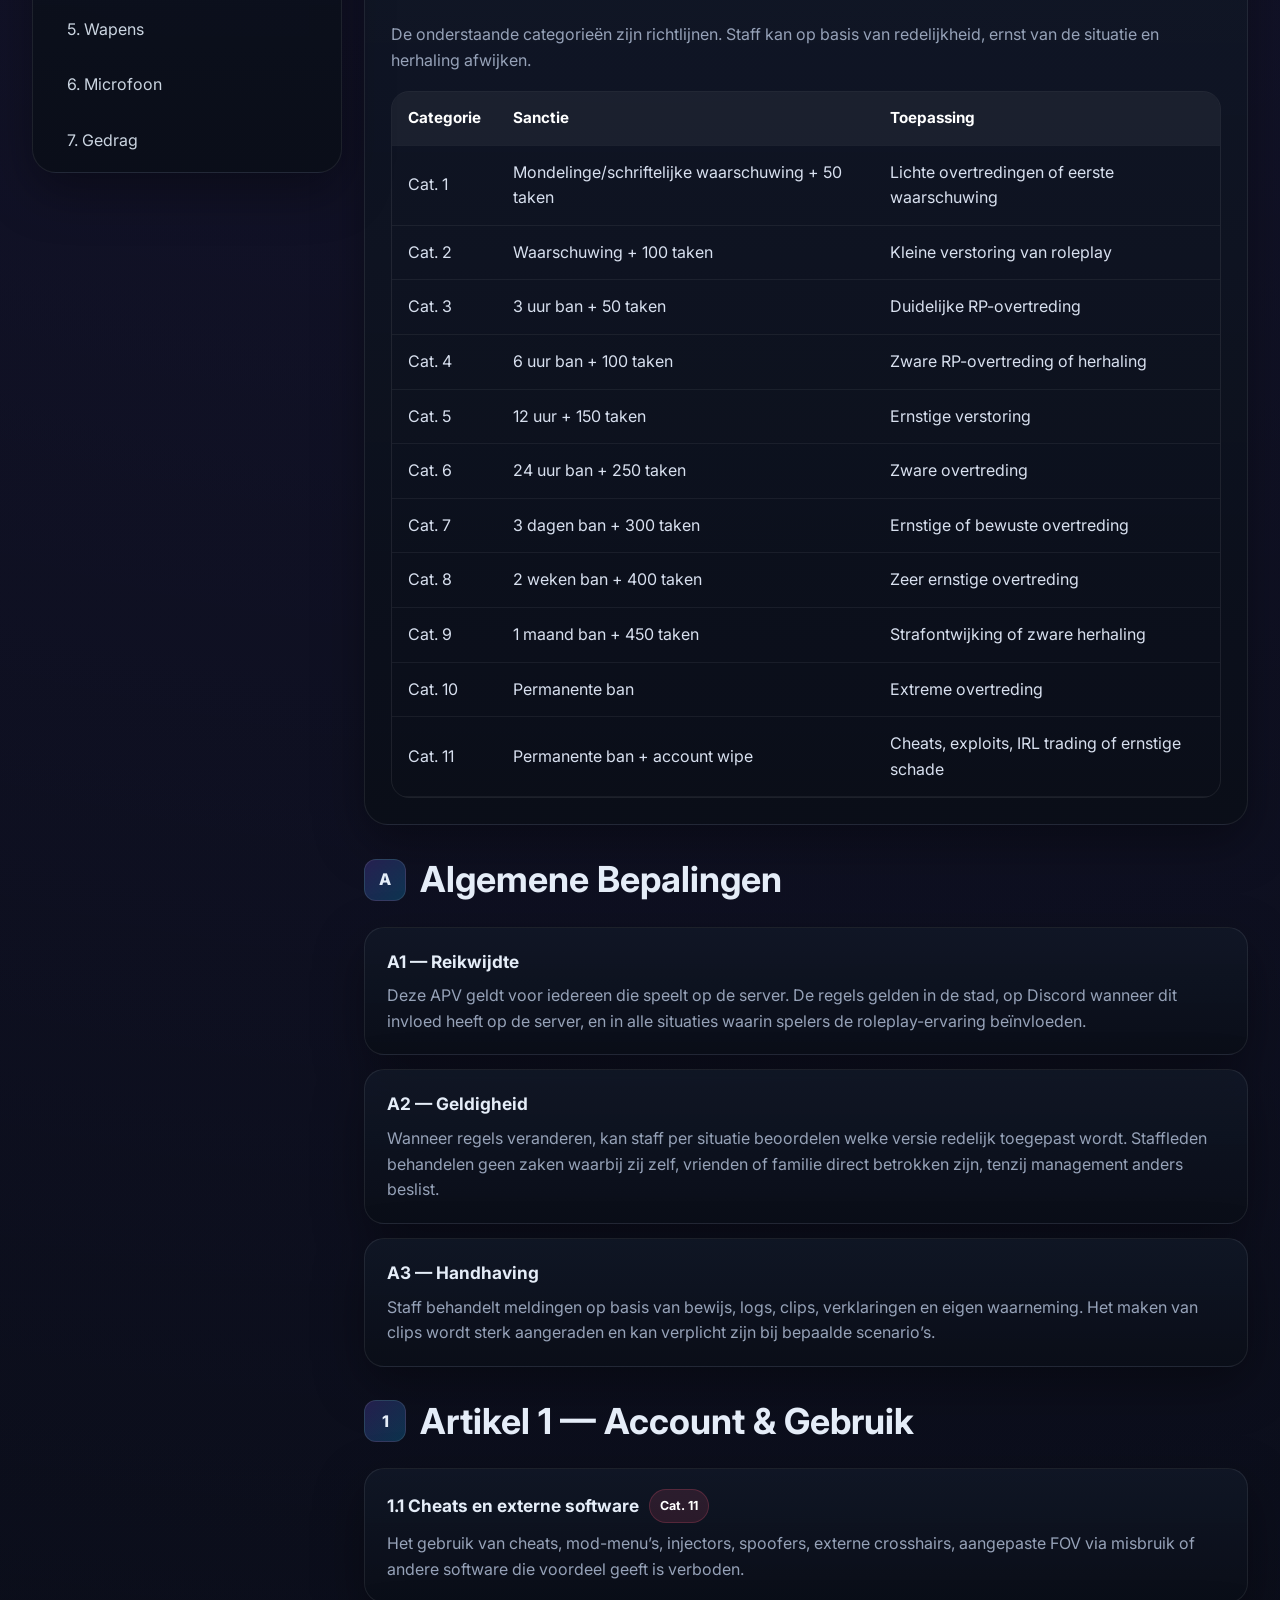
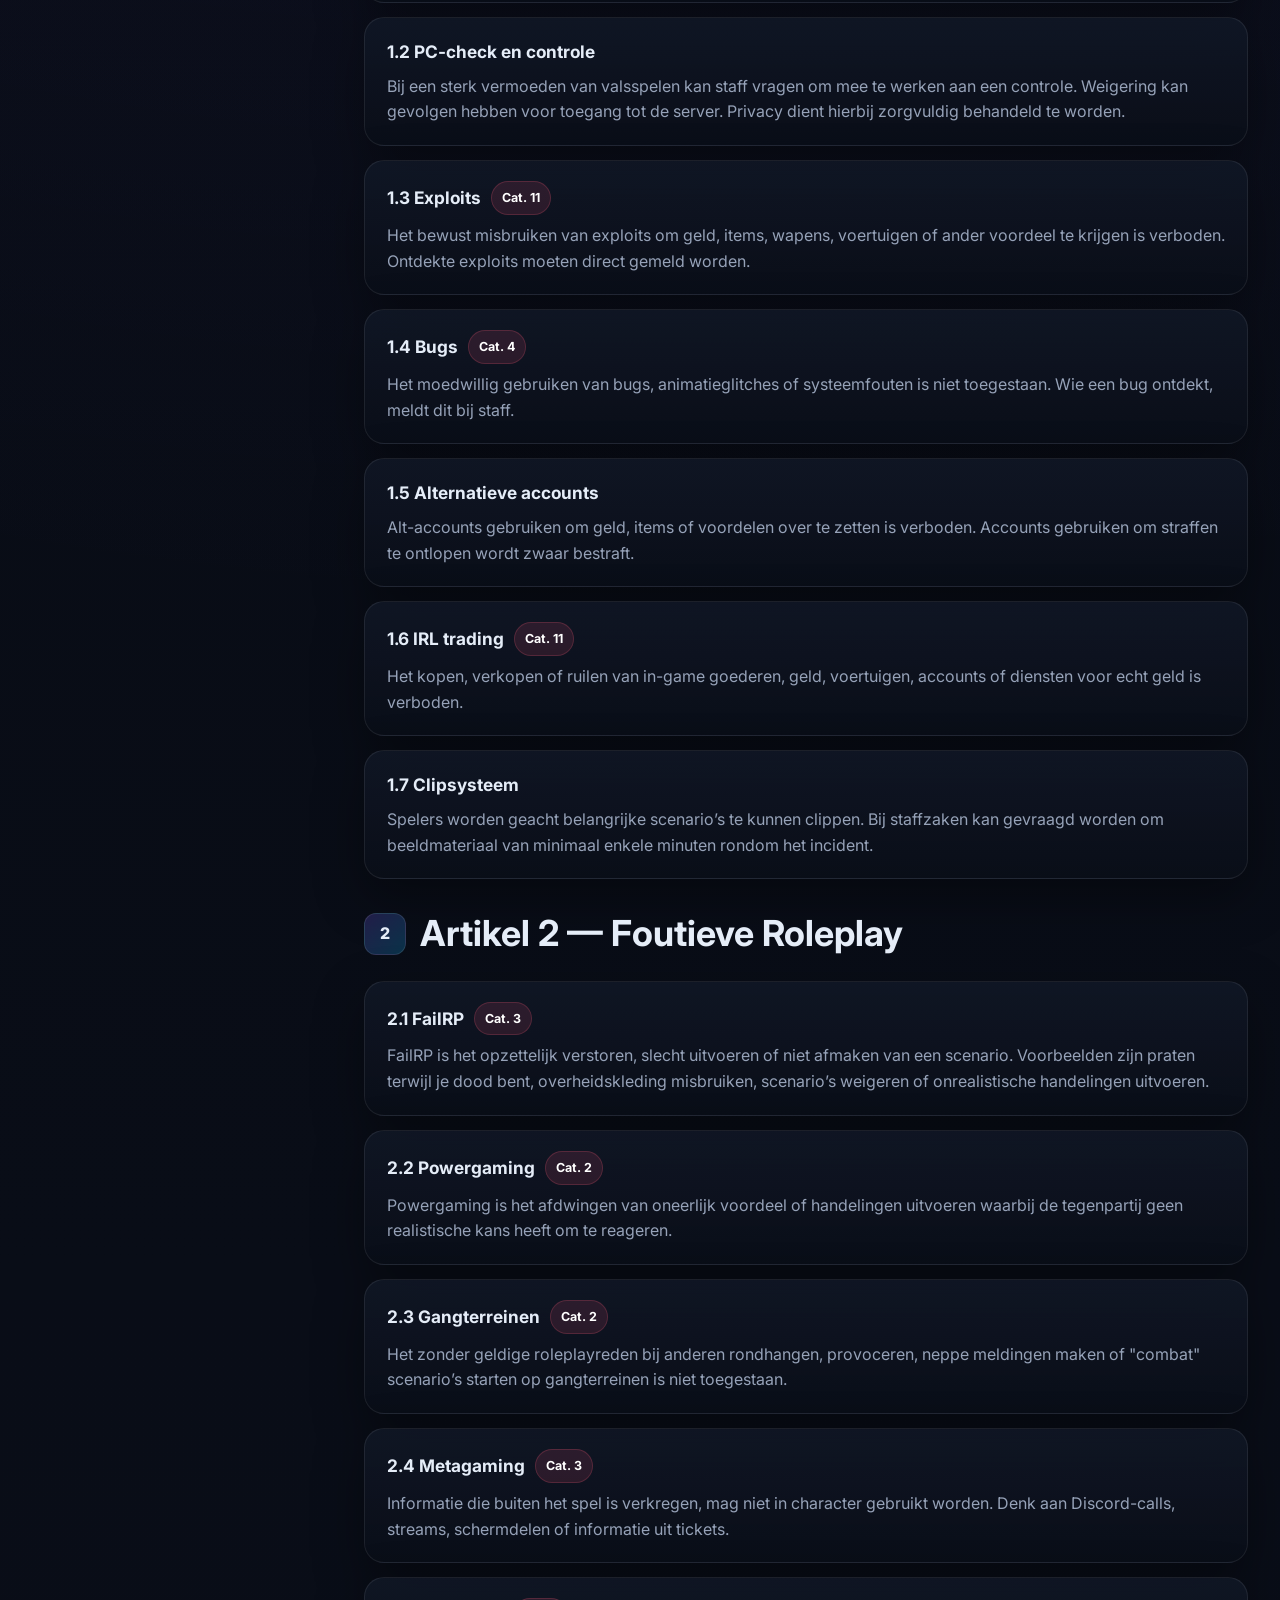
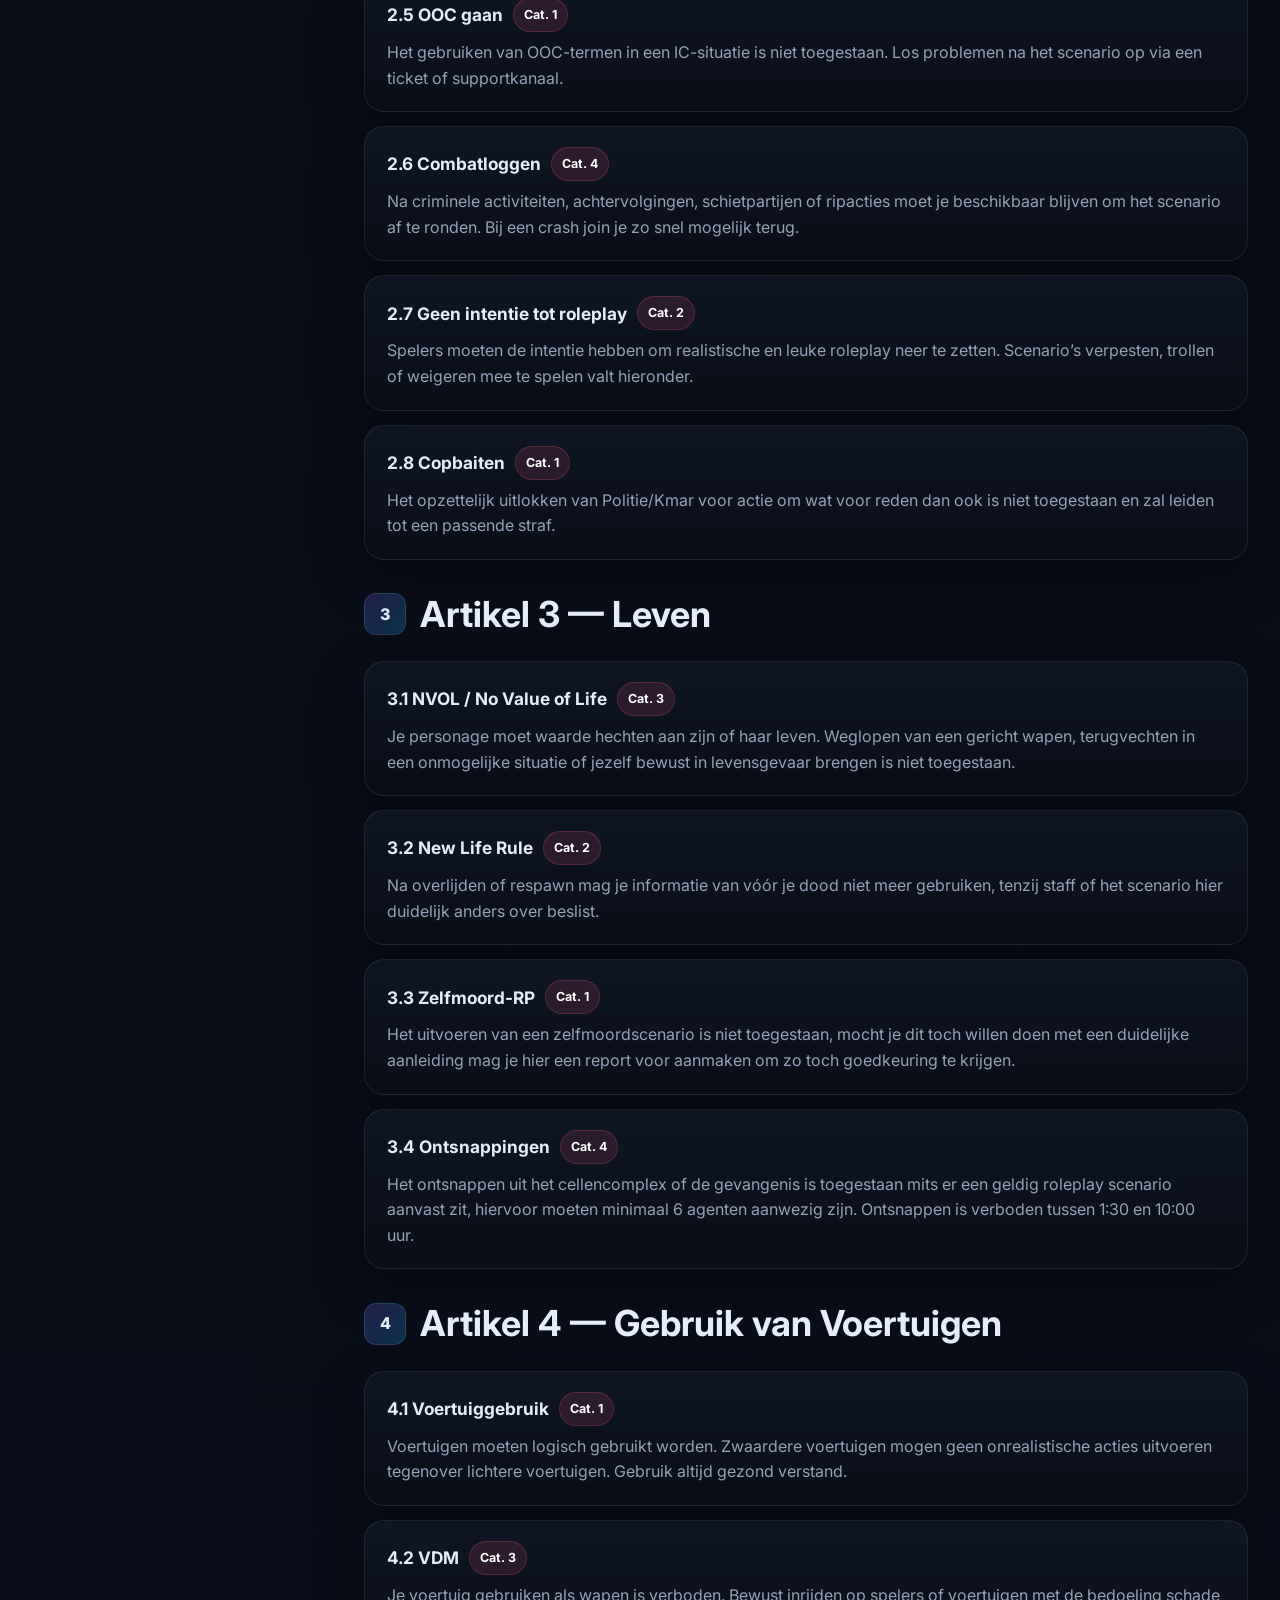
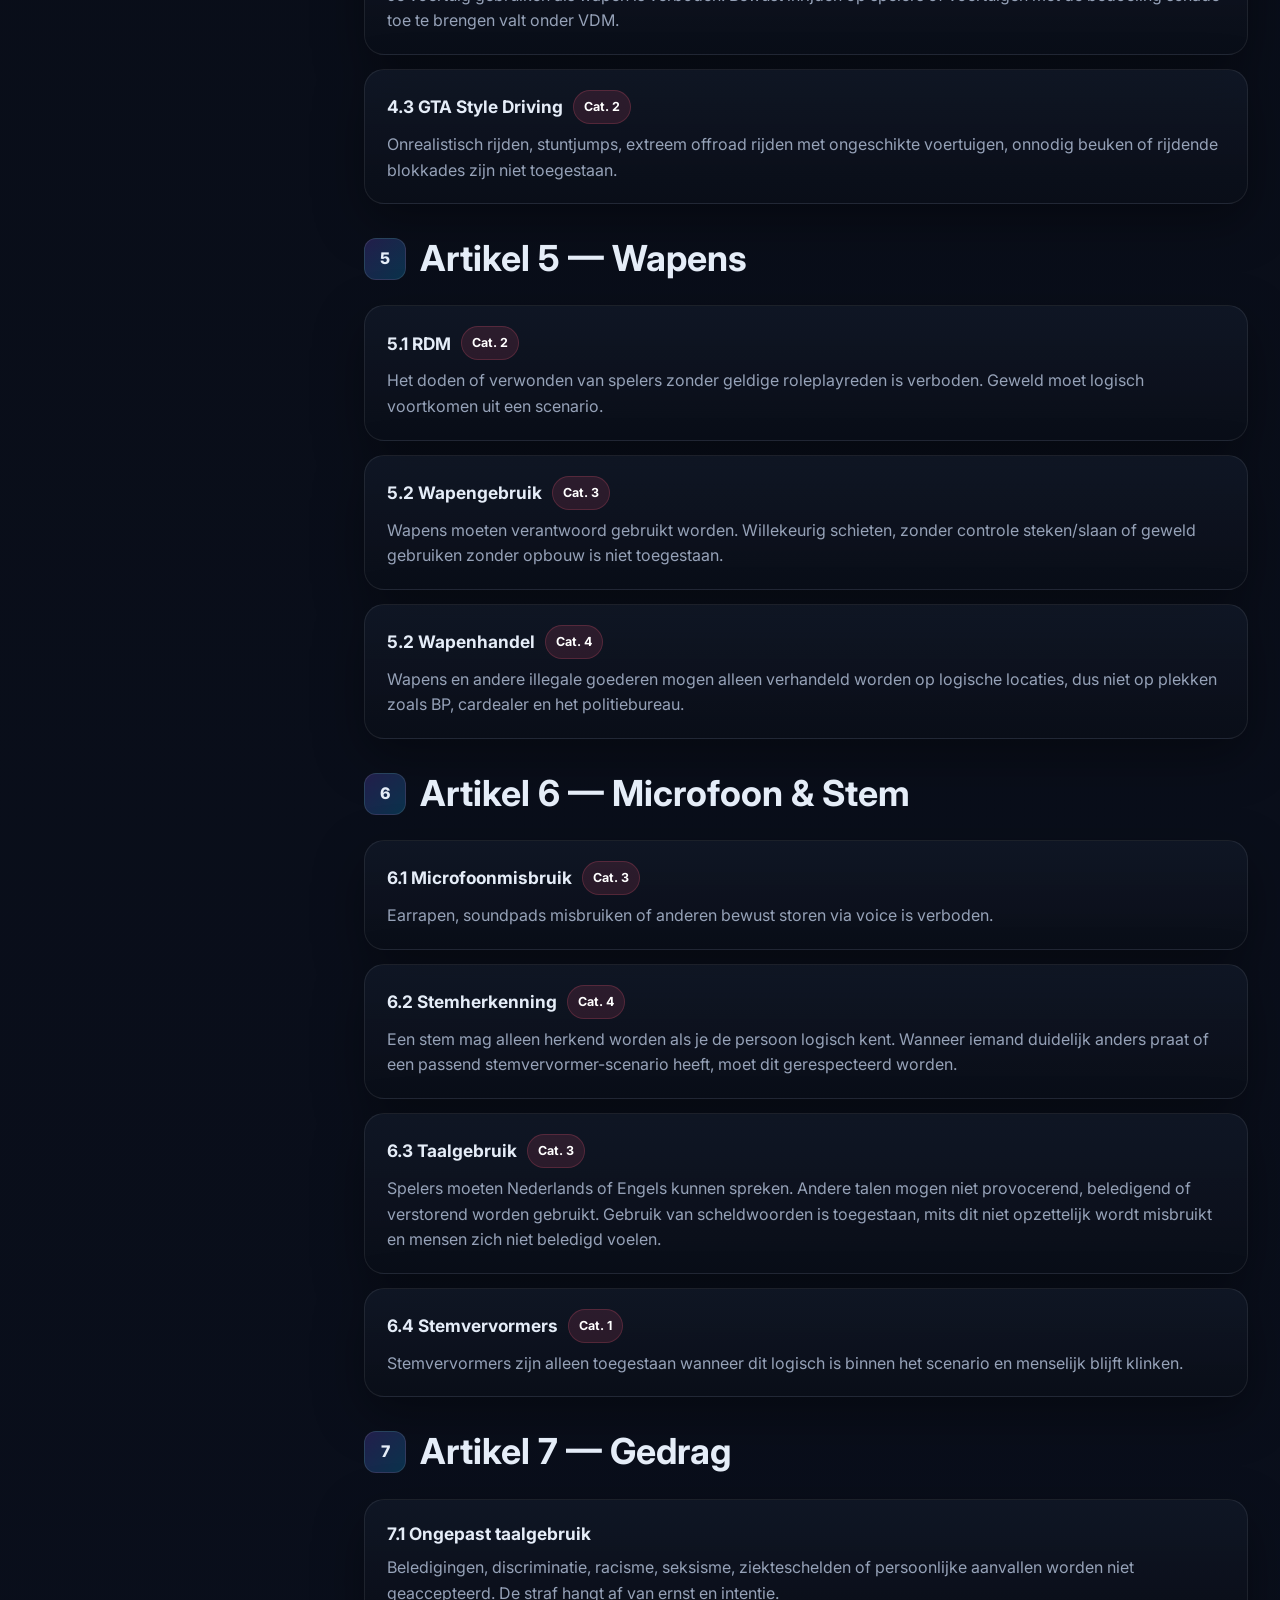
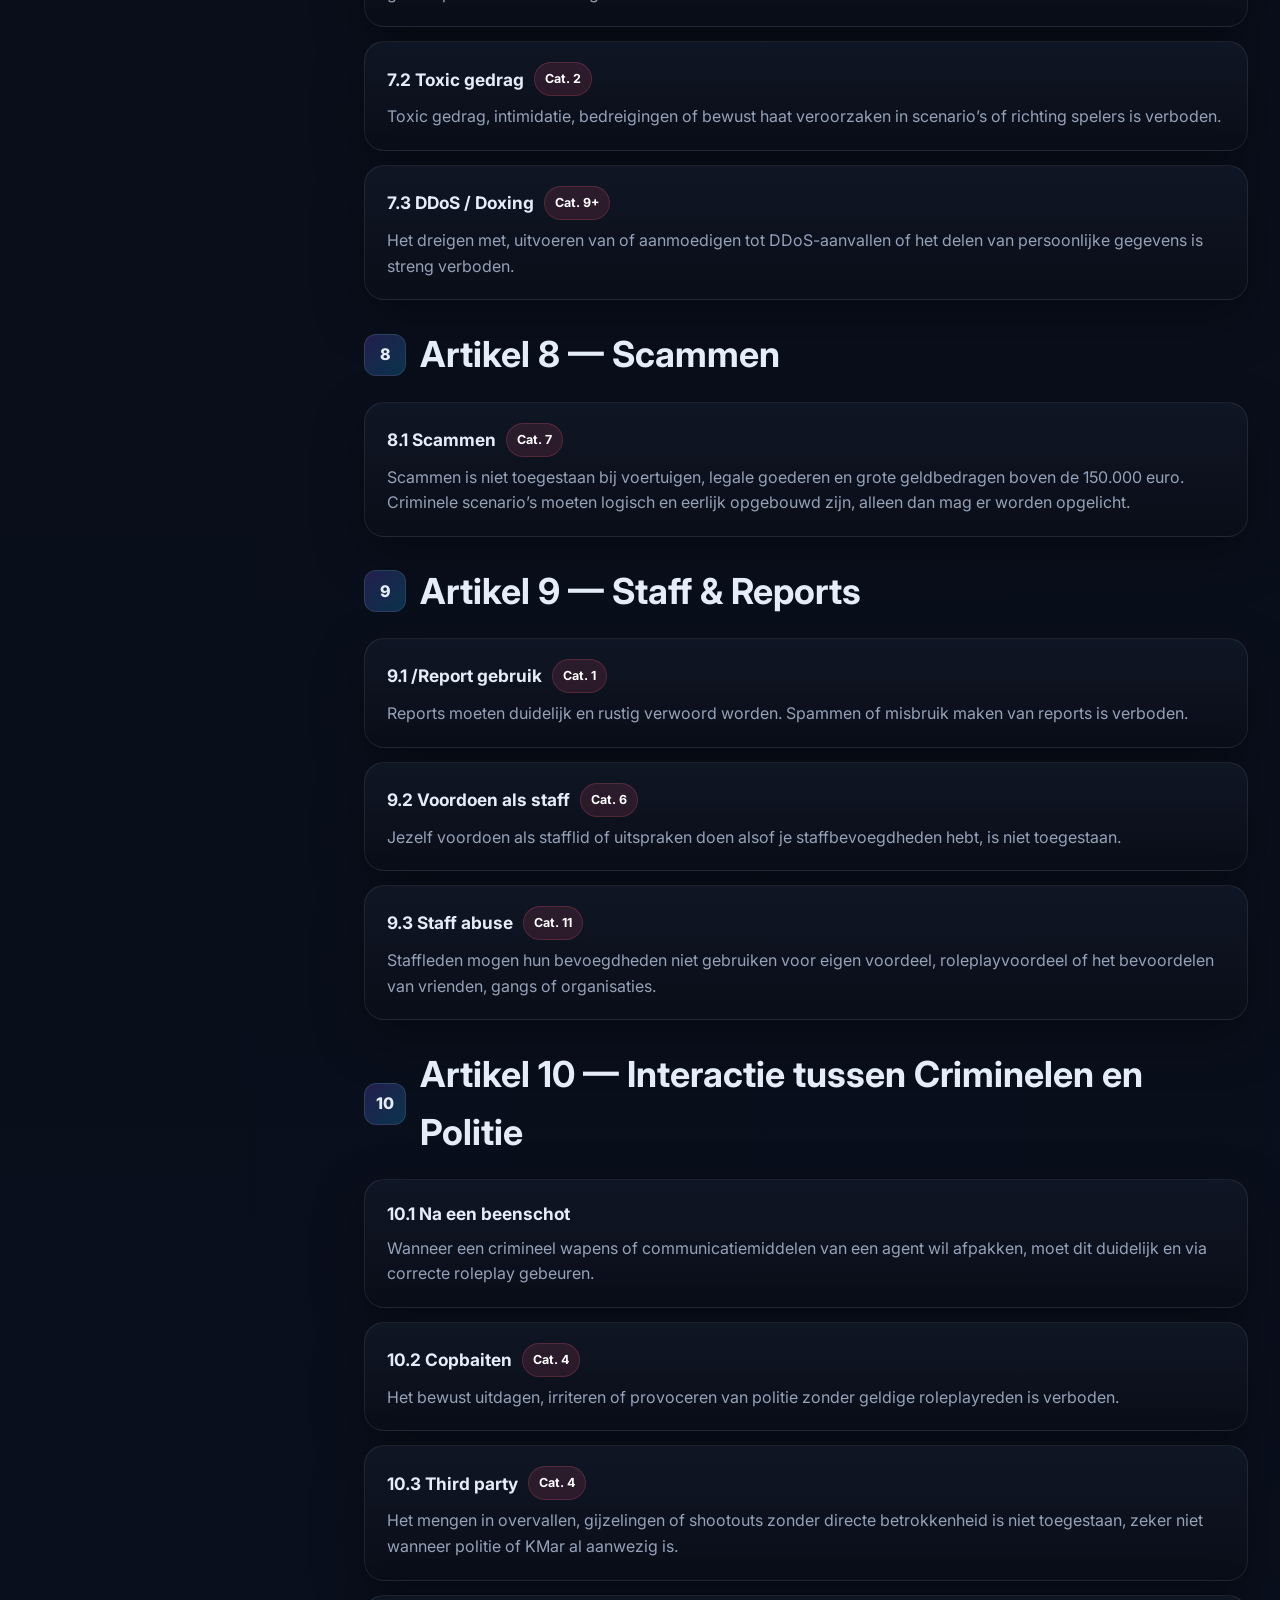
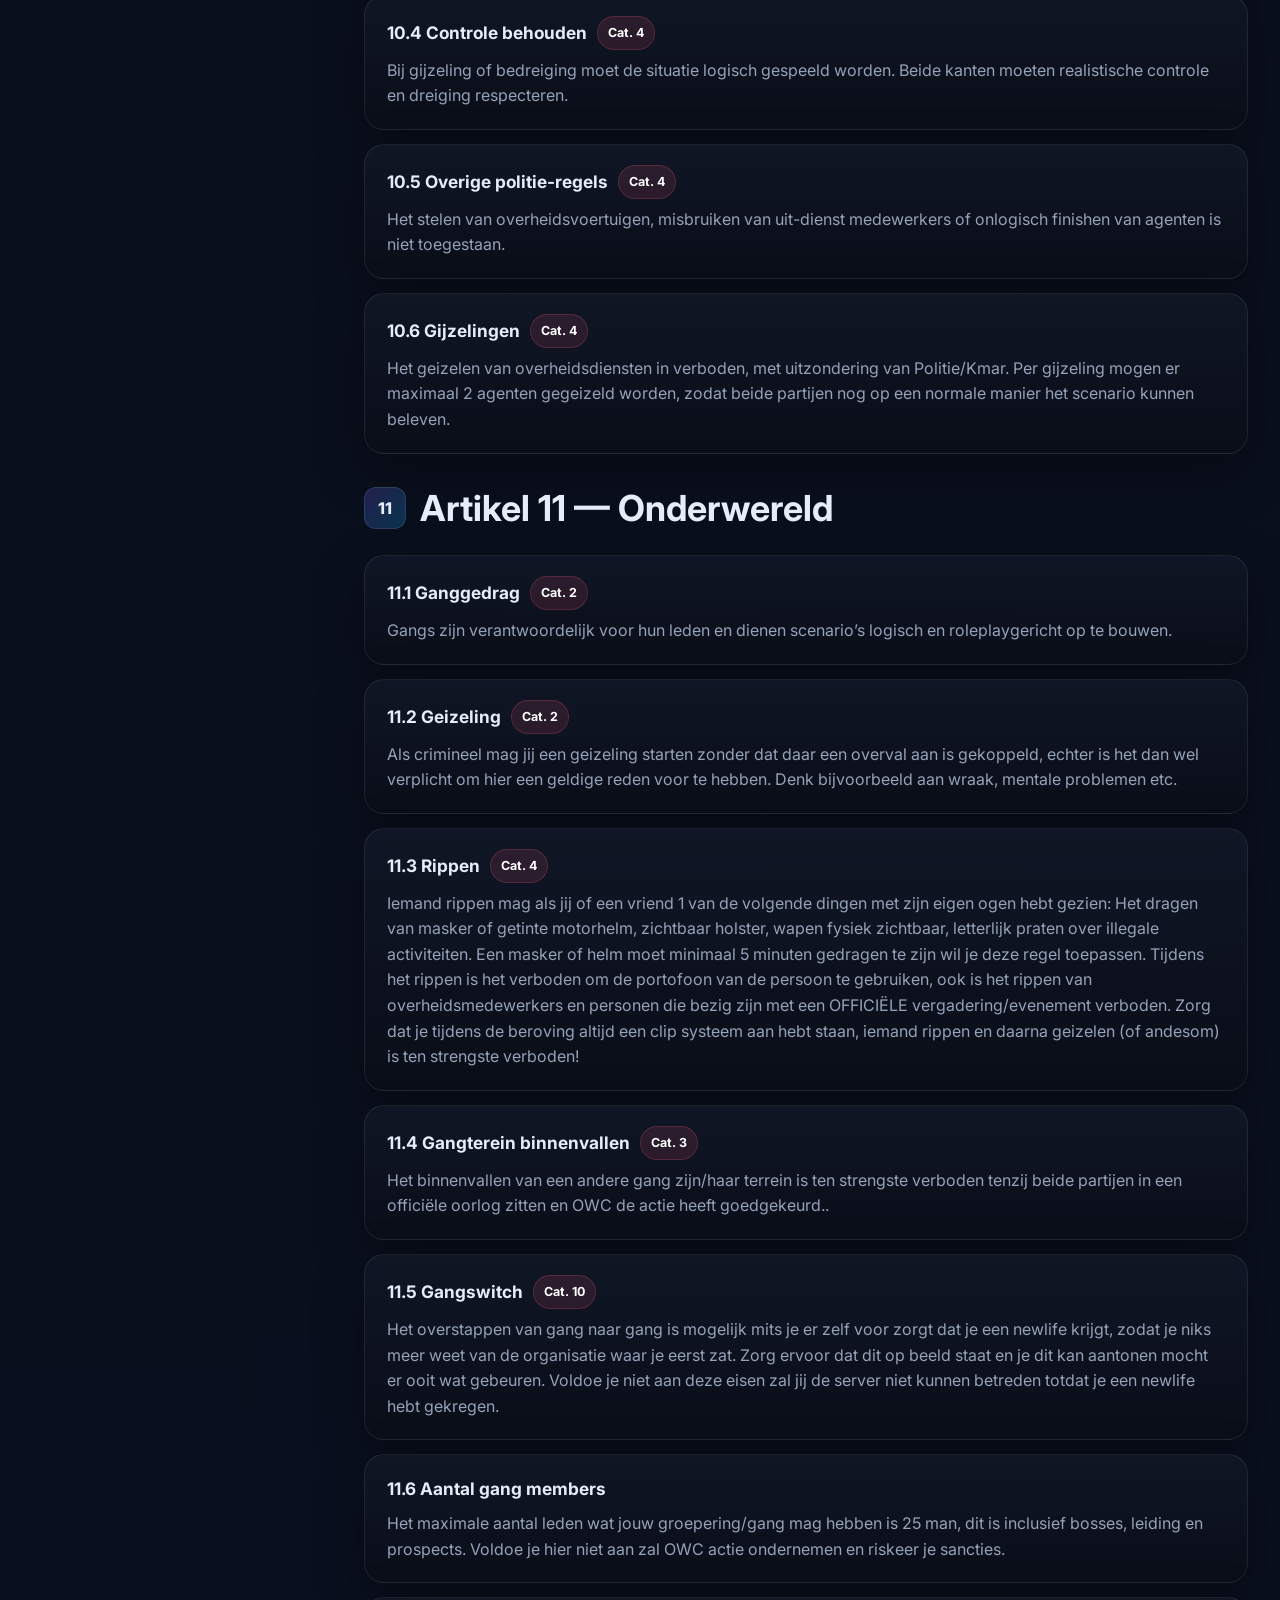
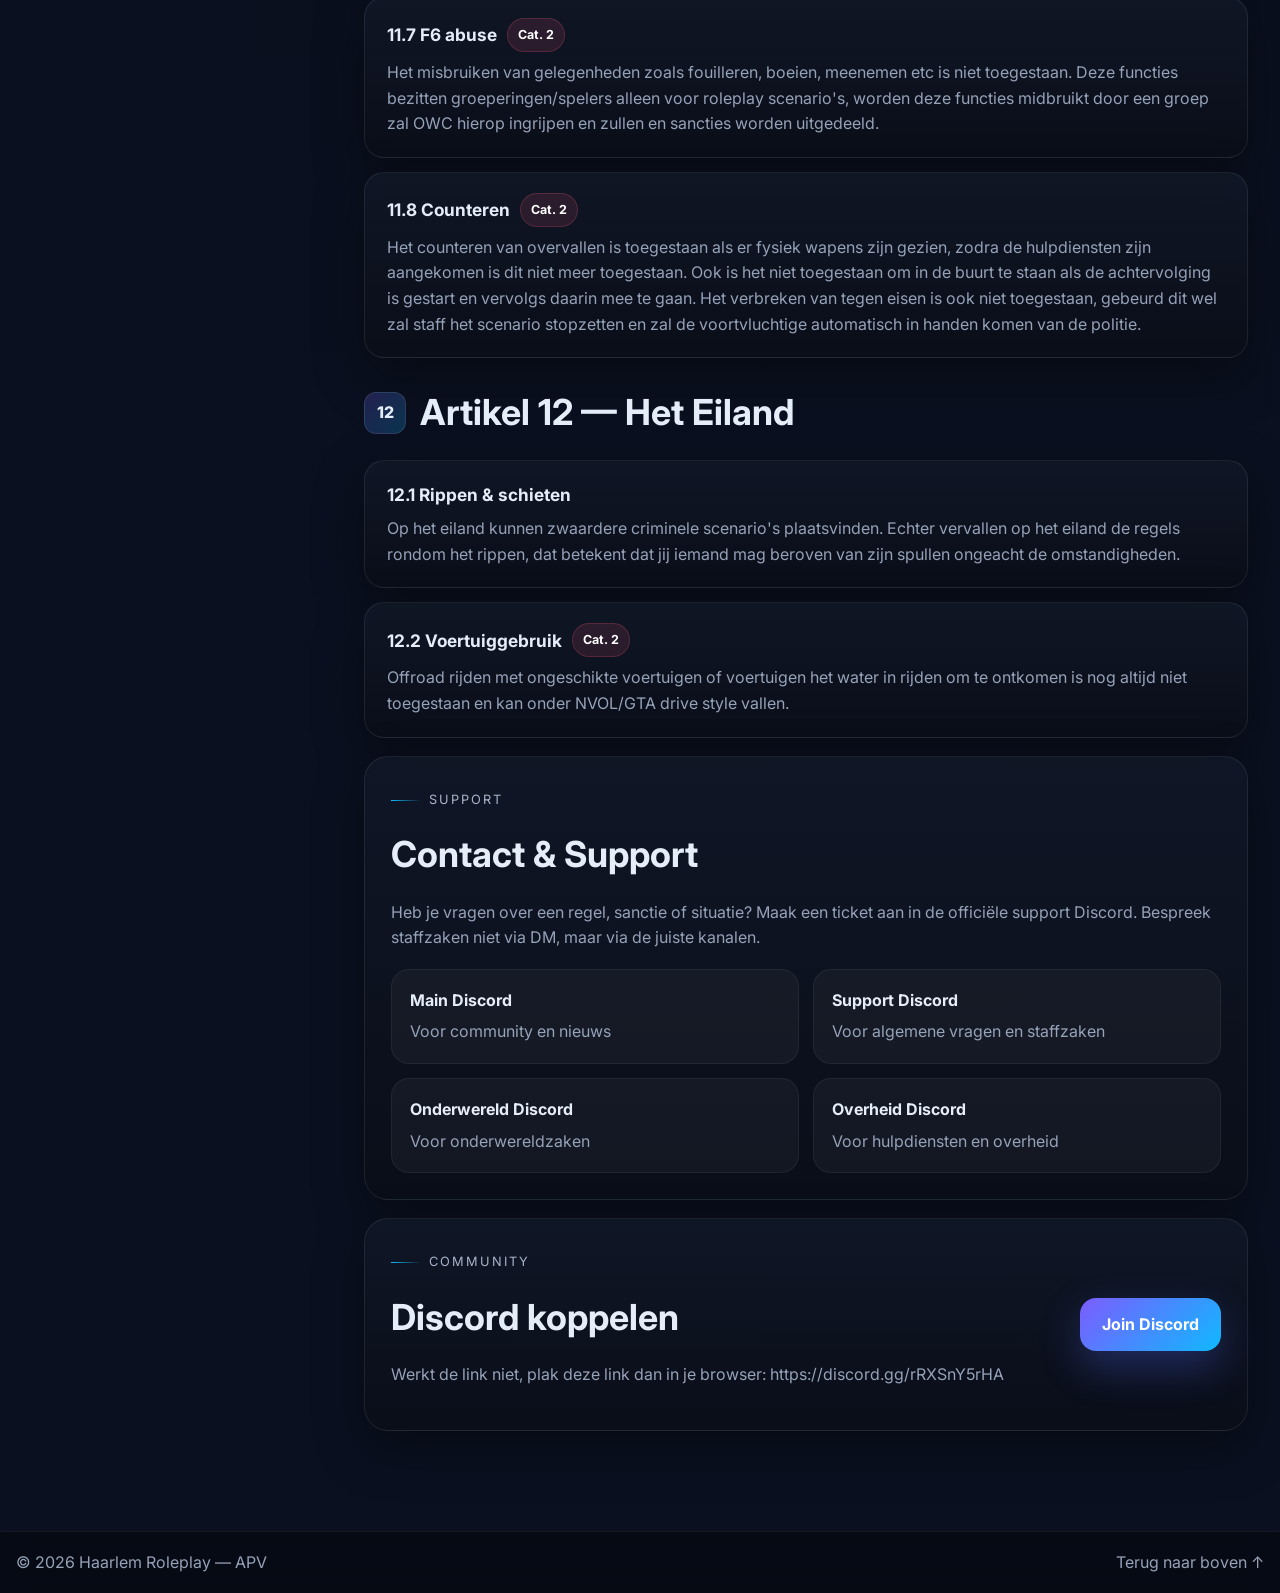
==== commit 3f0aec98: "Update index.html" ====
--- a/index.html
+++ b/index.html
@@ -3,7 +3,7 @@
 <head>
   <meta charset="UTF-8" />
   <meta name="viewport" content="width=device-width, initial-scale=1.0" />
-  <title>Haarlem Roleplay APV | FiveM Server</title>
+  <title>Haarlem Roleplay | FiveM Server</title>
   <meta name="description" content="APV-website voor Haarlem Roleplay." />
   <link rel="preconnect" href="https://fonts.googleapis.com">
   <link rel="preconnect" href="https://fonts.gstatic.com" crossorigin>
@@ -23,7 +23,7 @@
         <span class="brand-mark">HL</span>
         <span class="brand-text">
           <strong>Haarlem Roleplay</strong>
-          <small>APV & Wetgeving</small>
+          <small>Officiële website</small>
         </span>
       </a>
 
@@ -46,11 +46,12 @@
     <section class="hero">
       <div class="container hero-grid">
         <div class="hero-copy">
-          <span class="eyebrow">Professionele FiveM regelgeving</span>
-          <h1>Welkom bij de officiële APV van Haarlem Roleplay.</h1>
-          <p class="hero-text">Een nette, overzichtelijke en professionele pagina voor de serverregels. Met snelle navigatie, zoekfunctie, duidelijke categorieën en een layout die veel beter past bij een serieuze roleplay community.</p>
+          <span class="eyebrow">Duidelijkheid, Gemakkelijk & Werkend.</span>
+          <h1>Welkom bij de officiële website van Haarlem Roleplay.</h1>
+          <p class="hero-text">Een nette, overzichtelijke en professionele website voor de serverregels, sollicitaties en meer. Met snelle navigatie, zoekfunctie, duidelijke categorieën en een layout die veel beter past bij een serieuze roleplay community.</p>
           <div class="hero-actions">
             <a class="btn btn-primary" href="#apv">Bekijk APV</a>
+            <a class="btn btn-primary" href="solliciteren.html">Solliciteren</a>
           </div>
           <div class="hero-badges">
             <span>Makkelijk bereikbaar</span>
--- a/style.css
+++ b/style.css
@@ -692,3 +692,69 @@
     padding: 0 0 20px;
   }
 }
+.status-open,
+.status-closed {
+  display: inline-flex;
+  margin-left: 10px;
+  padding: 6px 10px;
+  border-radius: 999px;
+  font-size: 0.78rem;
+  font-weight: 800;
+}
+
+.status-open {
+  color: #bdf9dc;
+  background: rgba(35, 209, 139, 0.12);
+  border: 1px solid rgba(35, 209, 139, 0.25);
+}
+
+.status-closed {
+  color: #ffd1d8;
+  background: rgba(255, 93, 122, 0.12);
+  border: 1px solid rgba(255, 93, 122, 0.25);
+}
+
+.btn-disabled {
+  color: #8f9bb0;
+  background: rgba(255, 255, 255, 0.06);
+  border: 1px solid rgba(255, 255, 255, 0.10);
+  cursor: not-allowed;
+  pointer-events: none;
+  box-shadow: none;
+}
+
+.application-btn {
+  width: 100%;
+  margin-top: 18px;
+  padding: 12px 16px;
+  border-radius: 14px;
+  font-size: .95rem;
+}
+.feature-card {
+  display: flex;
+  flex-direction: column;
+  height: 100%;
+}
+
+.feature-card p {
+  flex-grow: 1;
+}
+
+.application-btn,
+.btn-disabled {
+  margin-top: auto;
+}
+.status-open,
+.status-closed {
+  width: fit-content;
+  max-width: max-content;
+  align-self: flex-start;
+  display: inline-flex;
+  margin-left: 0;
+}
+.card-status-row {
+  display: flex;
+  align-items: center;
+  gap: 10px;
+  margin-bottom: 17px;
+}
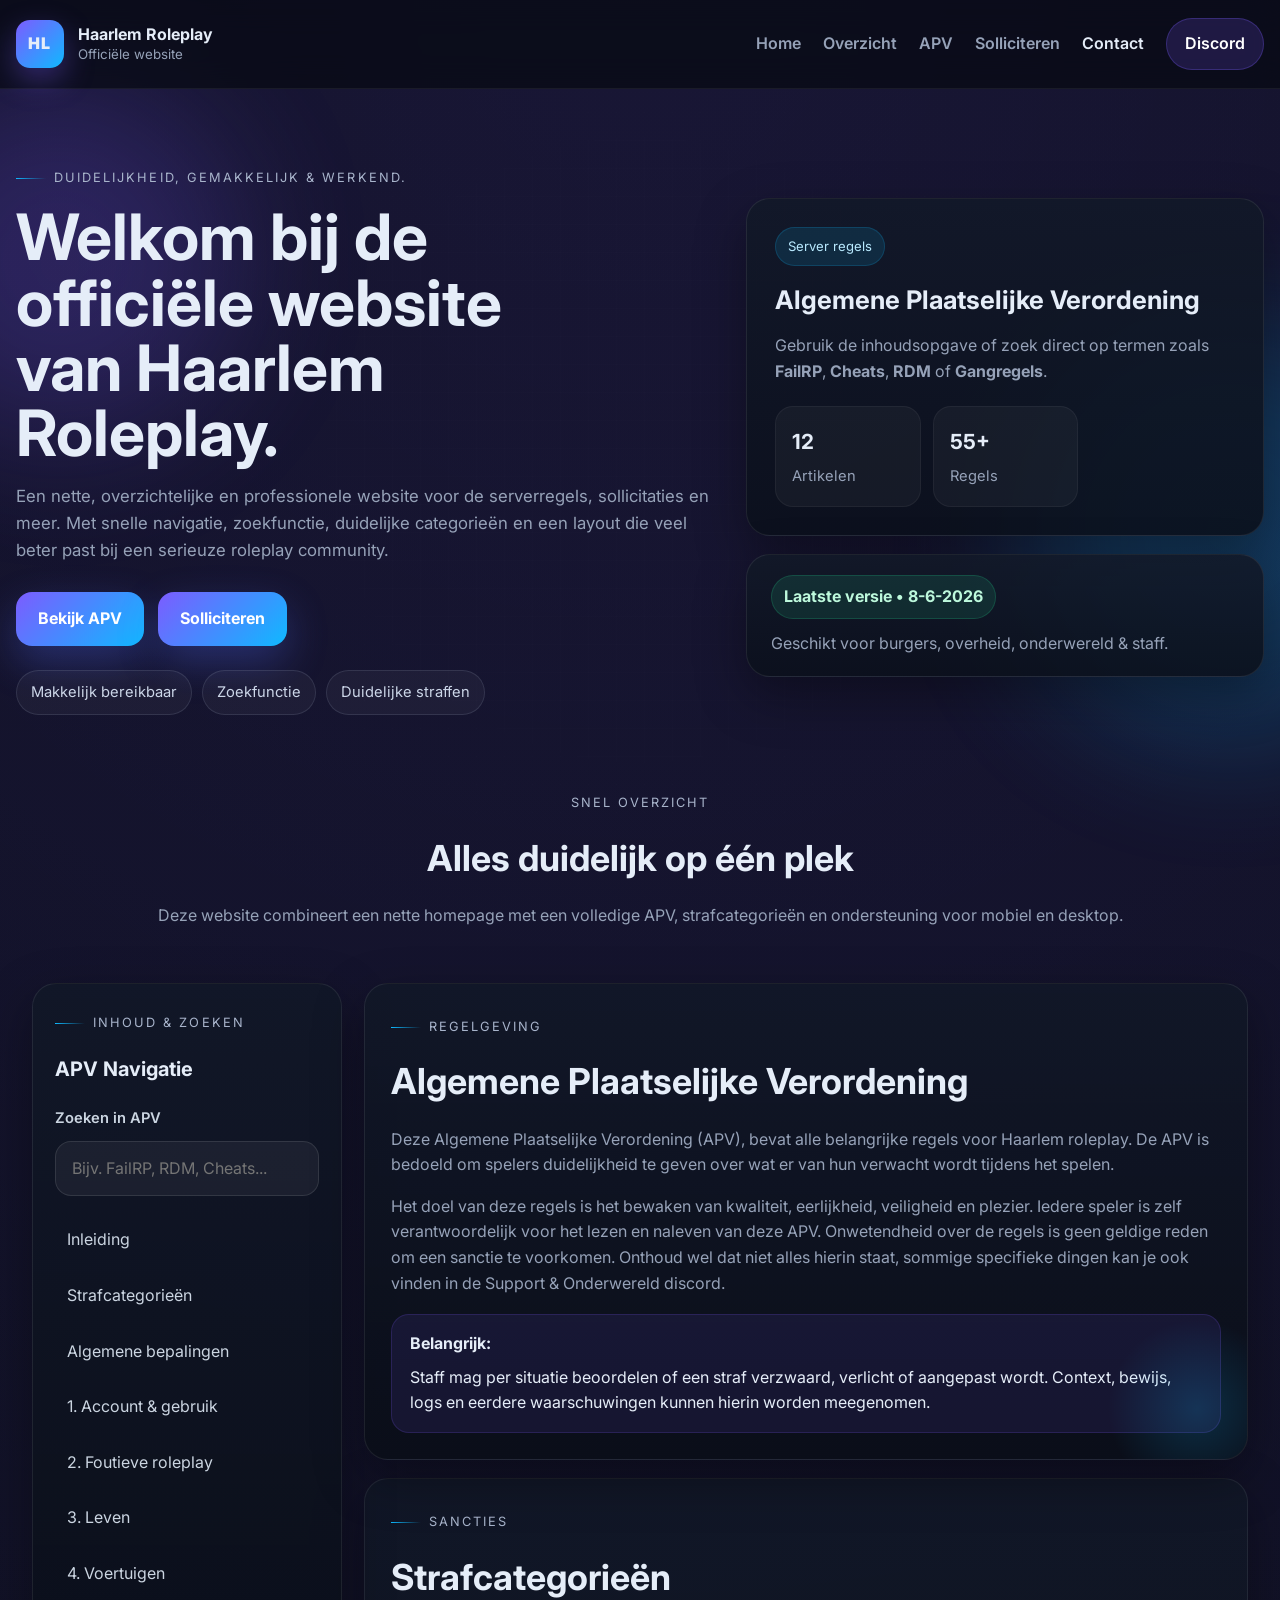
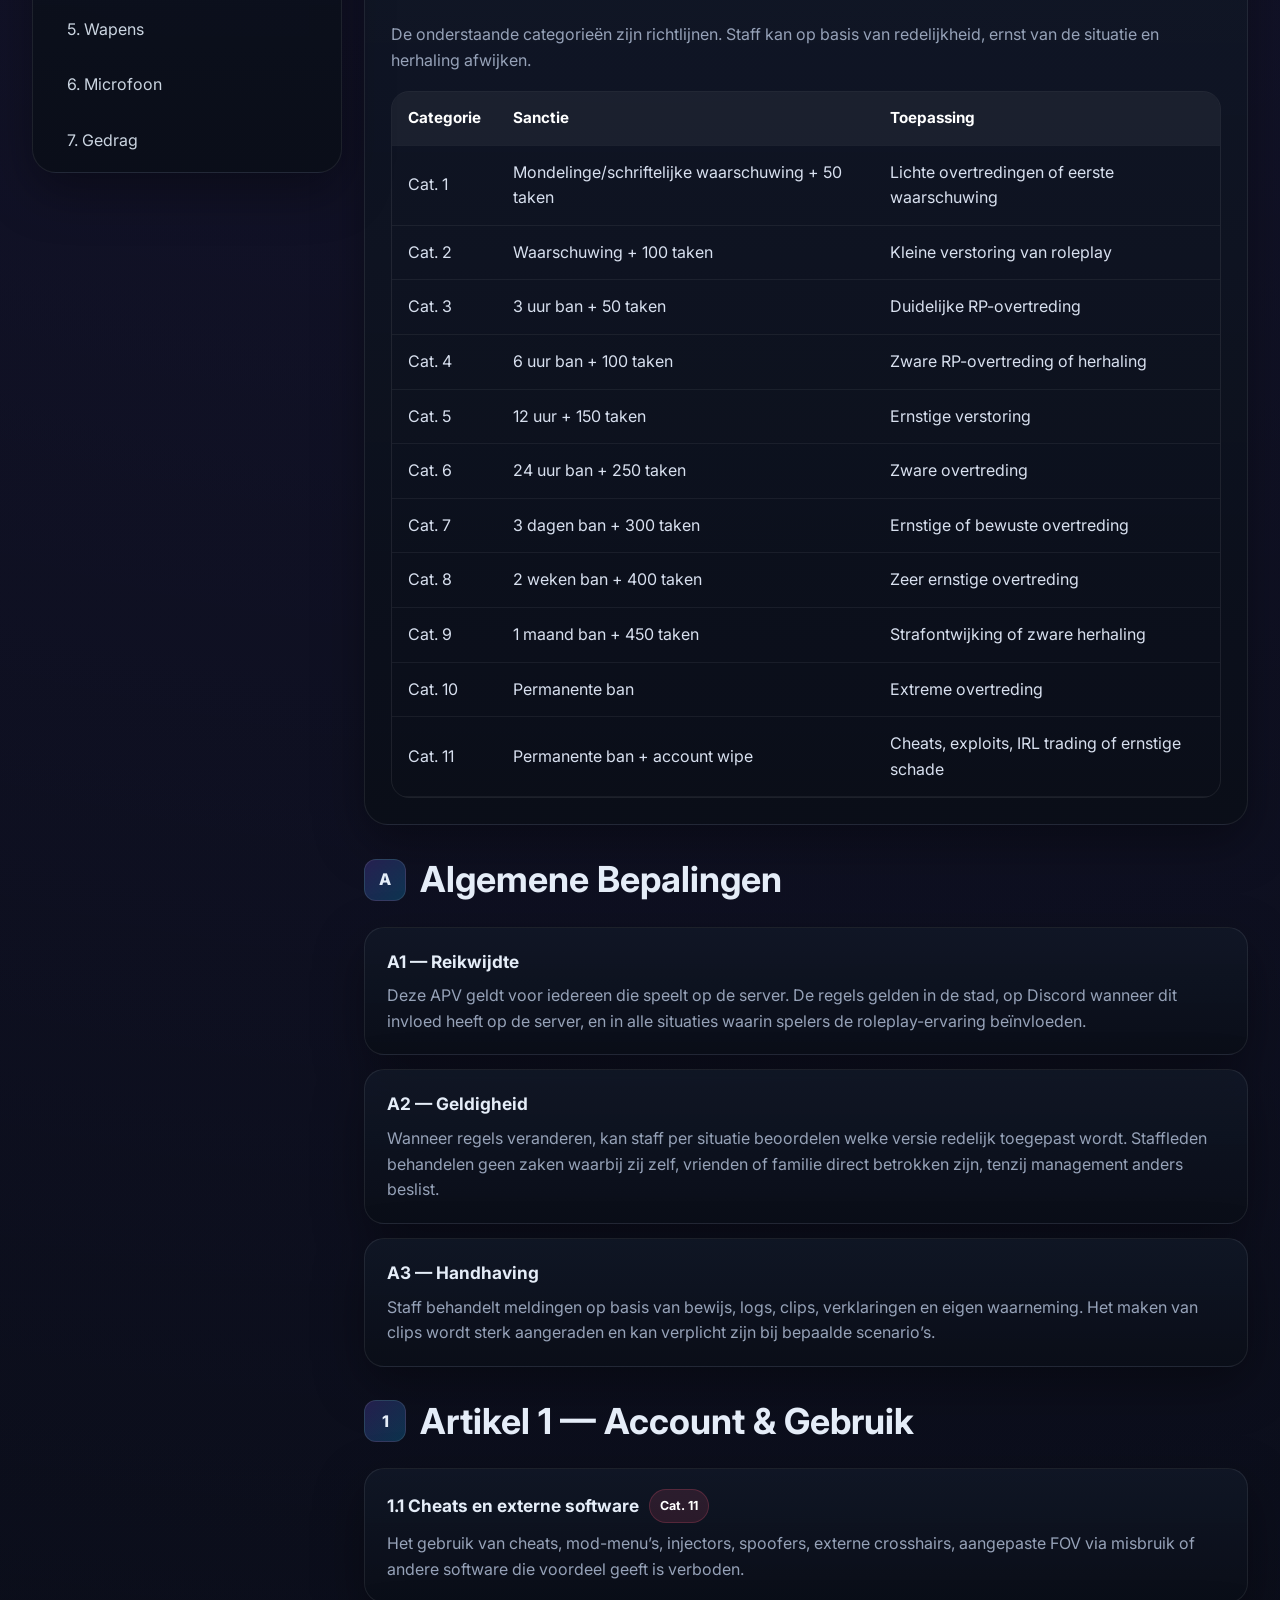
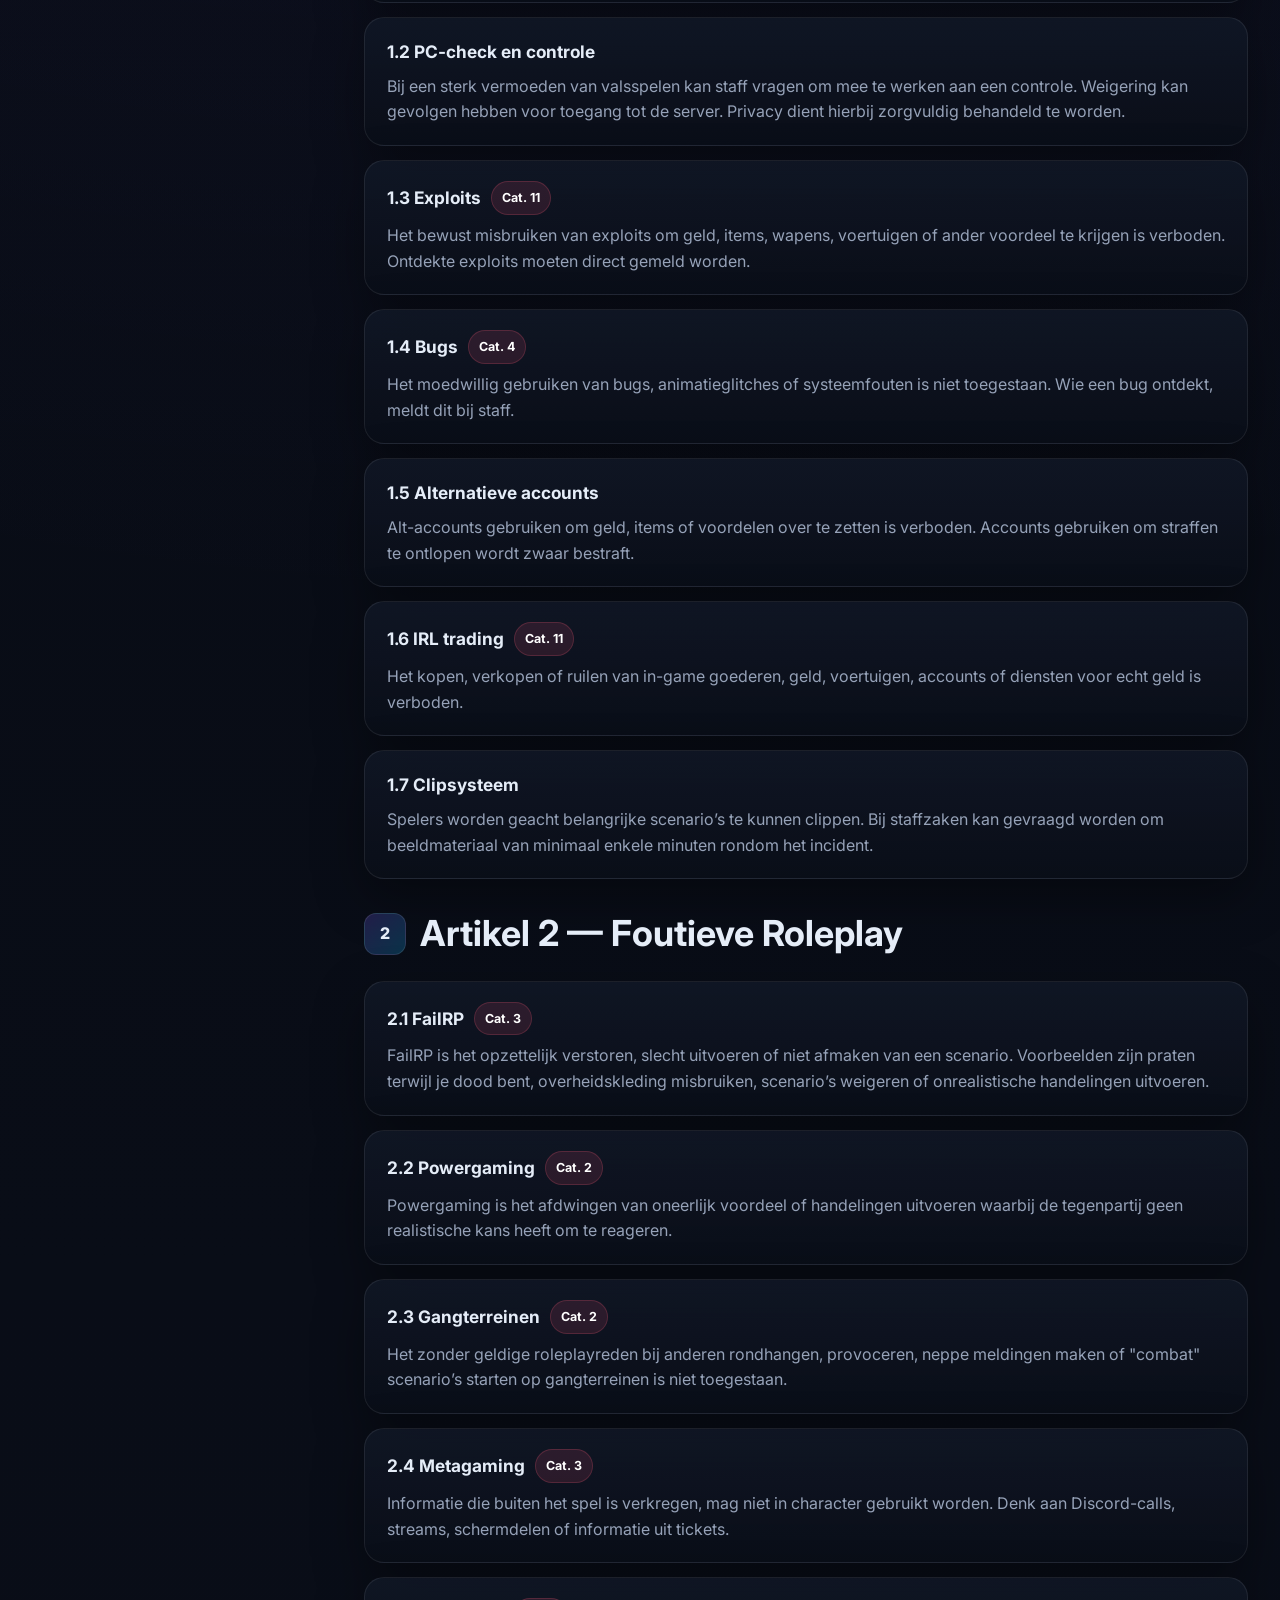
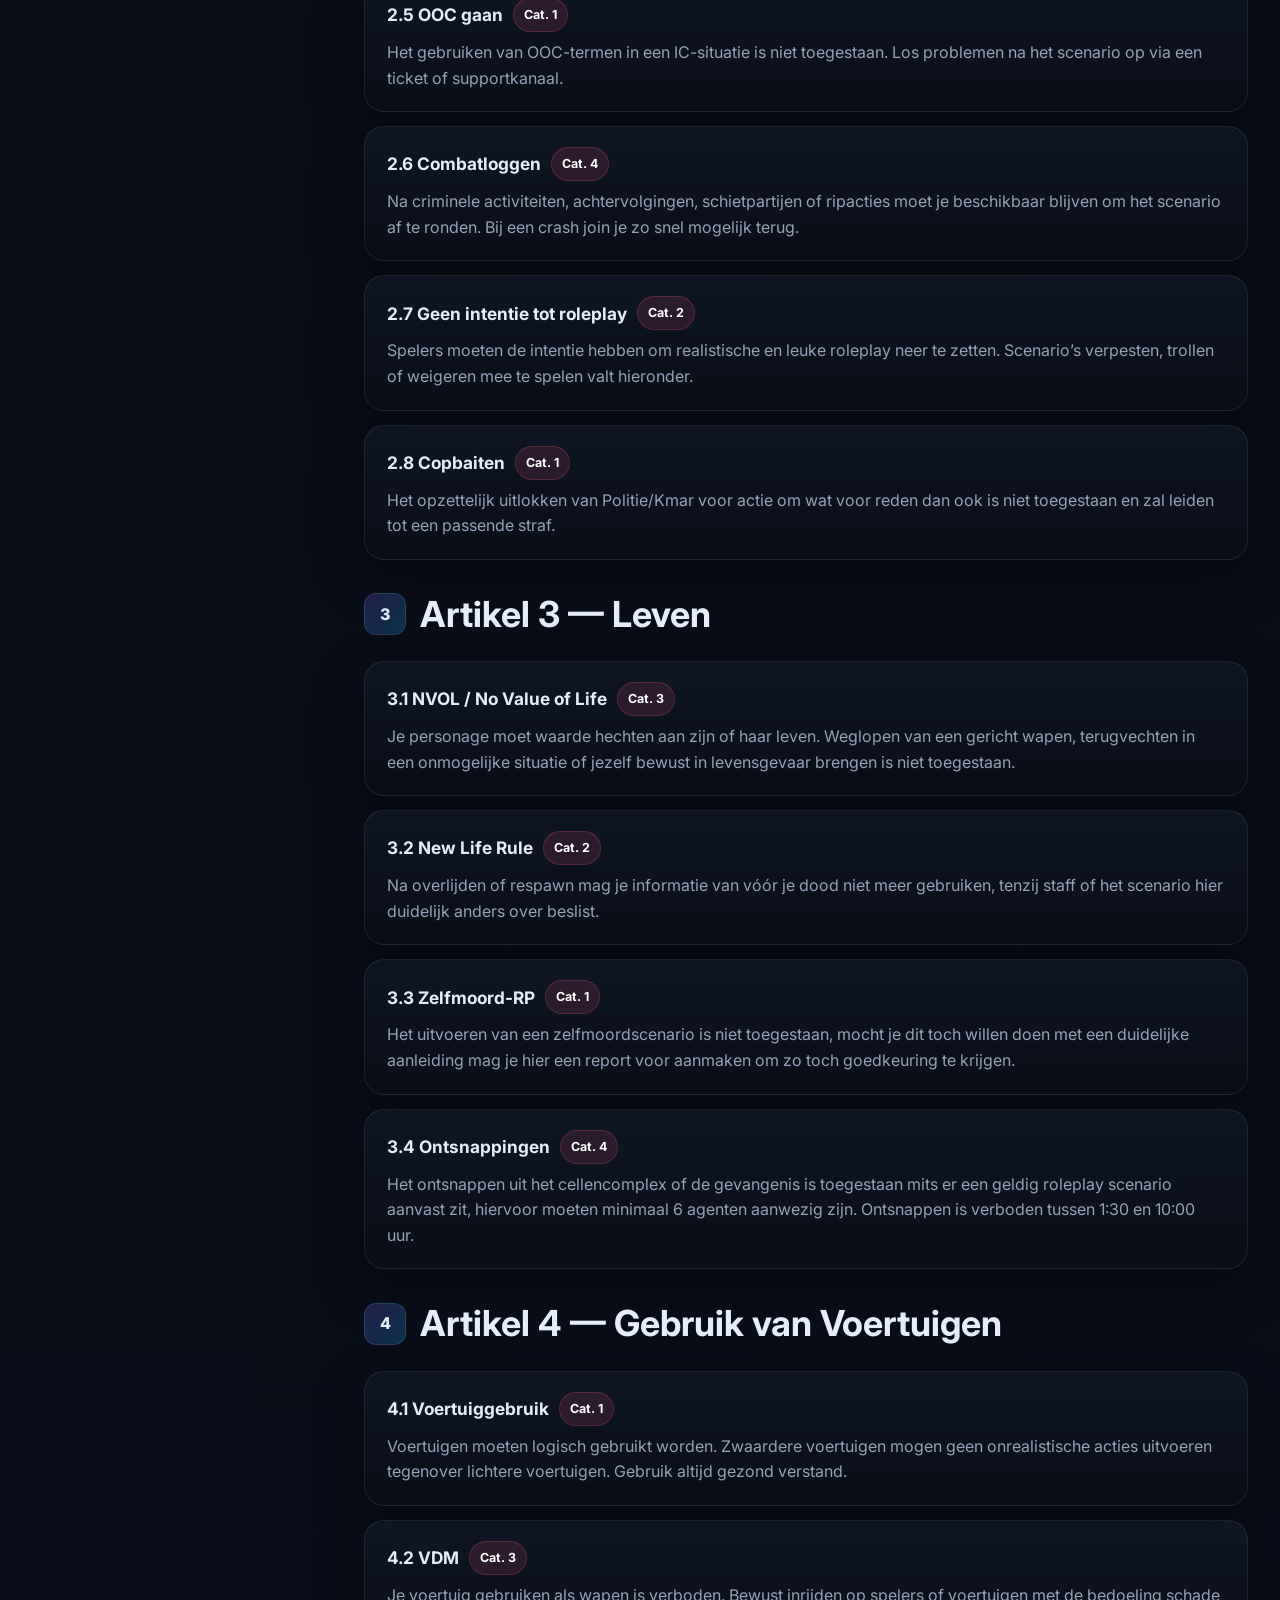
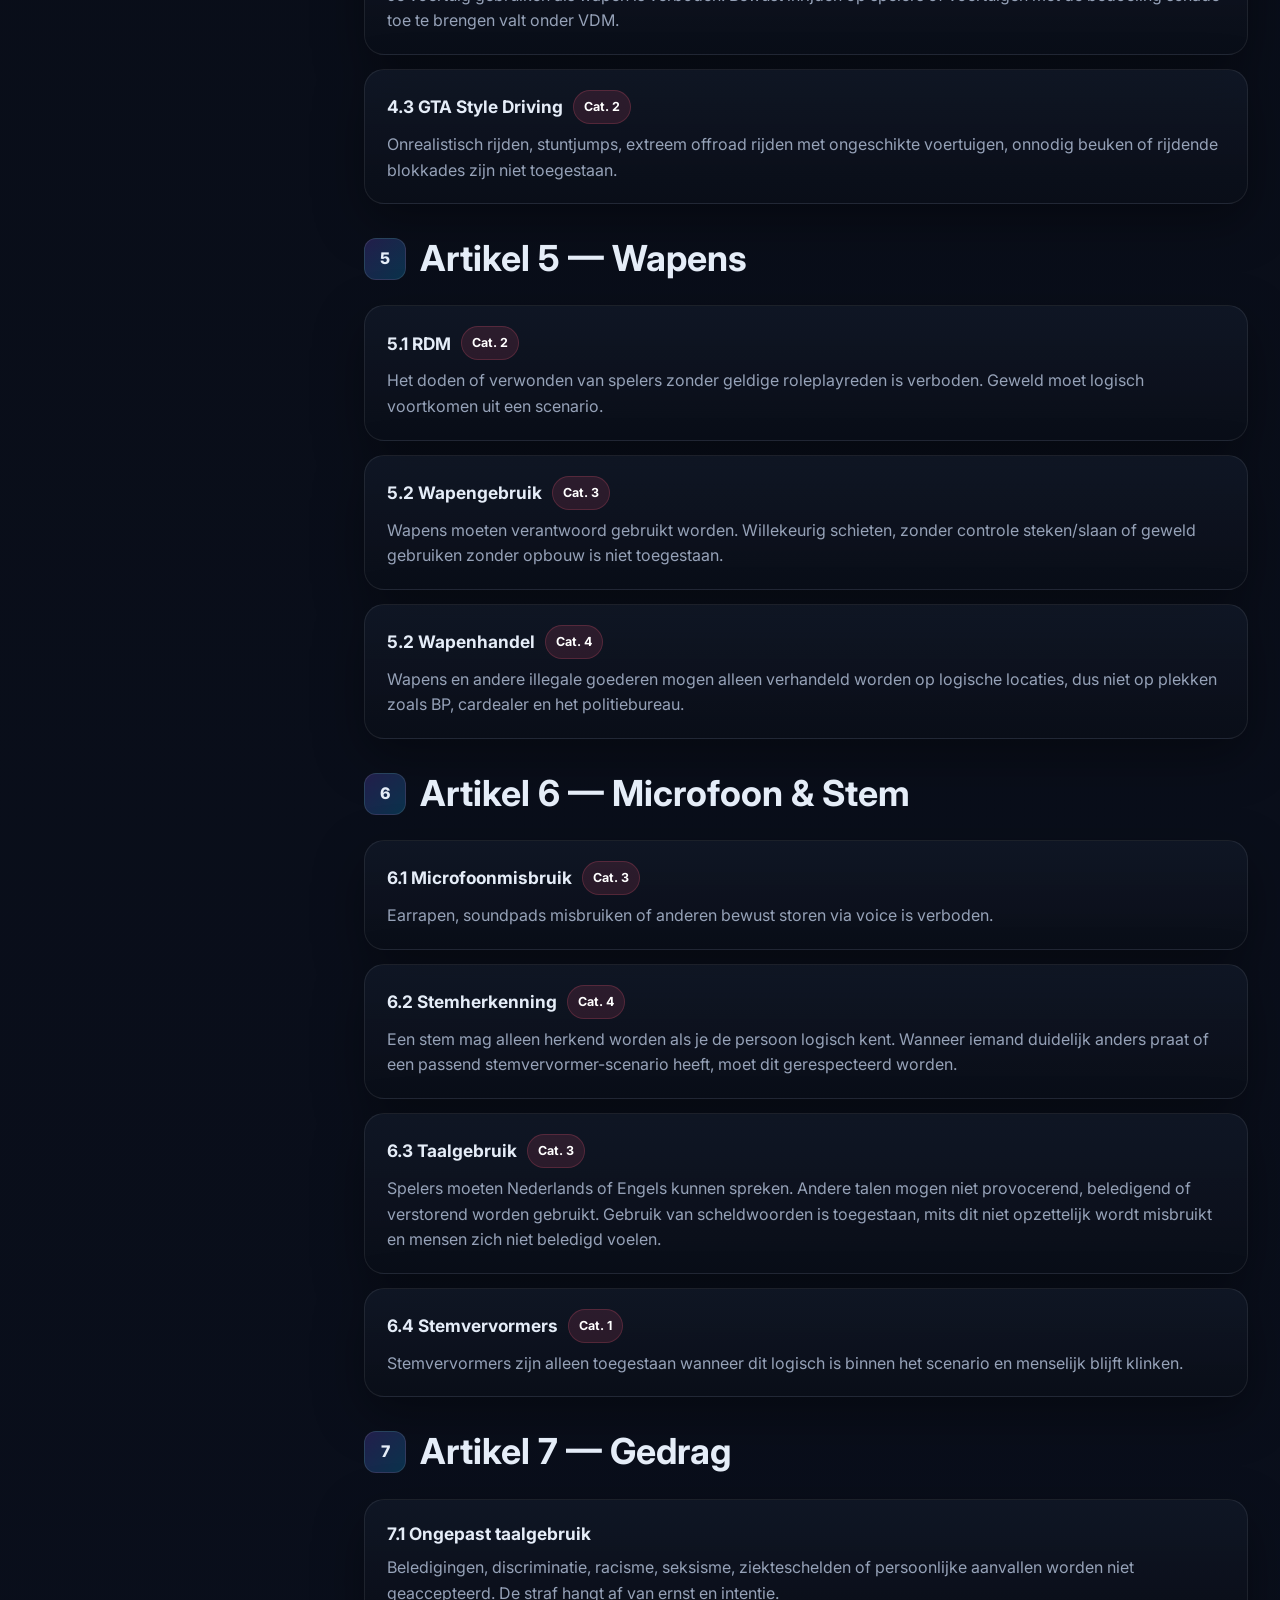
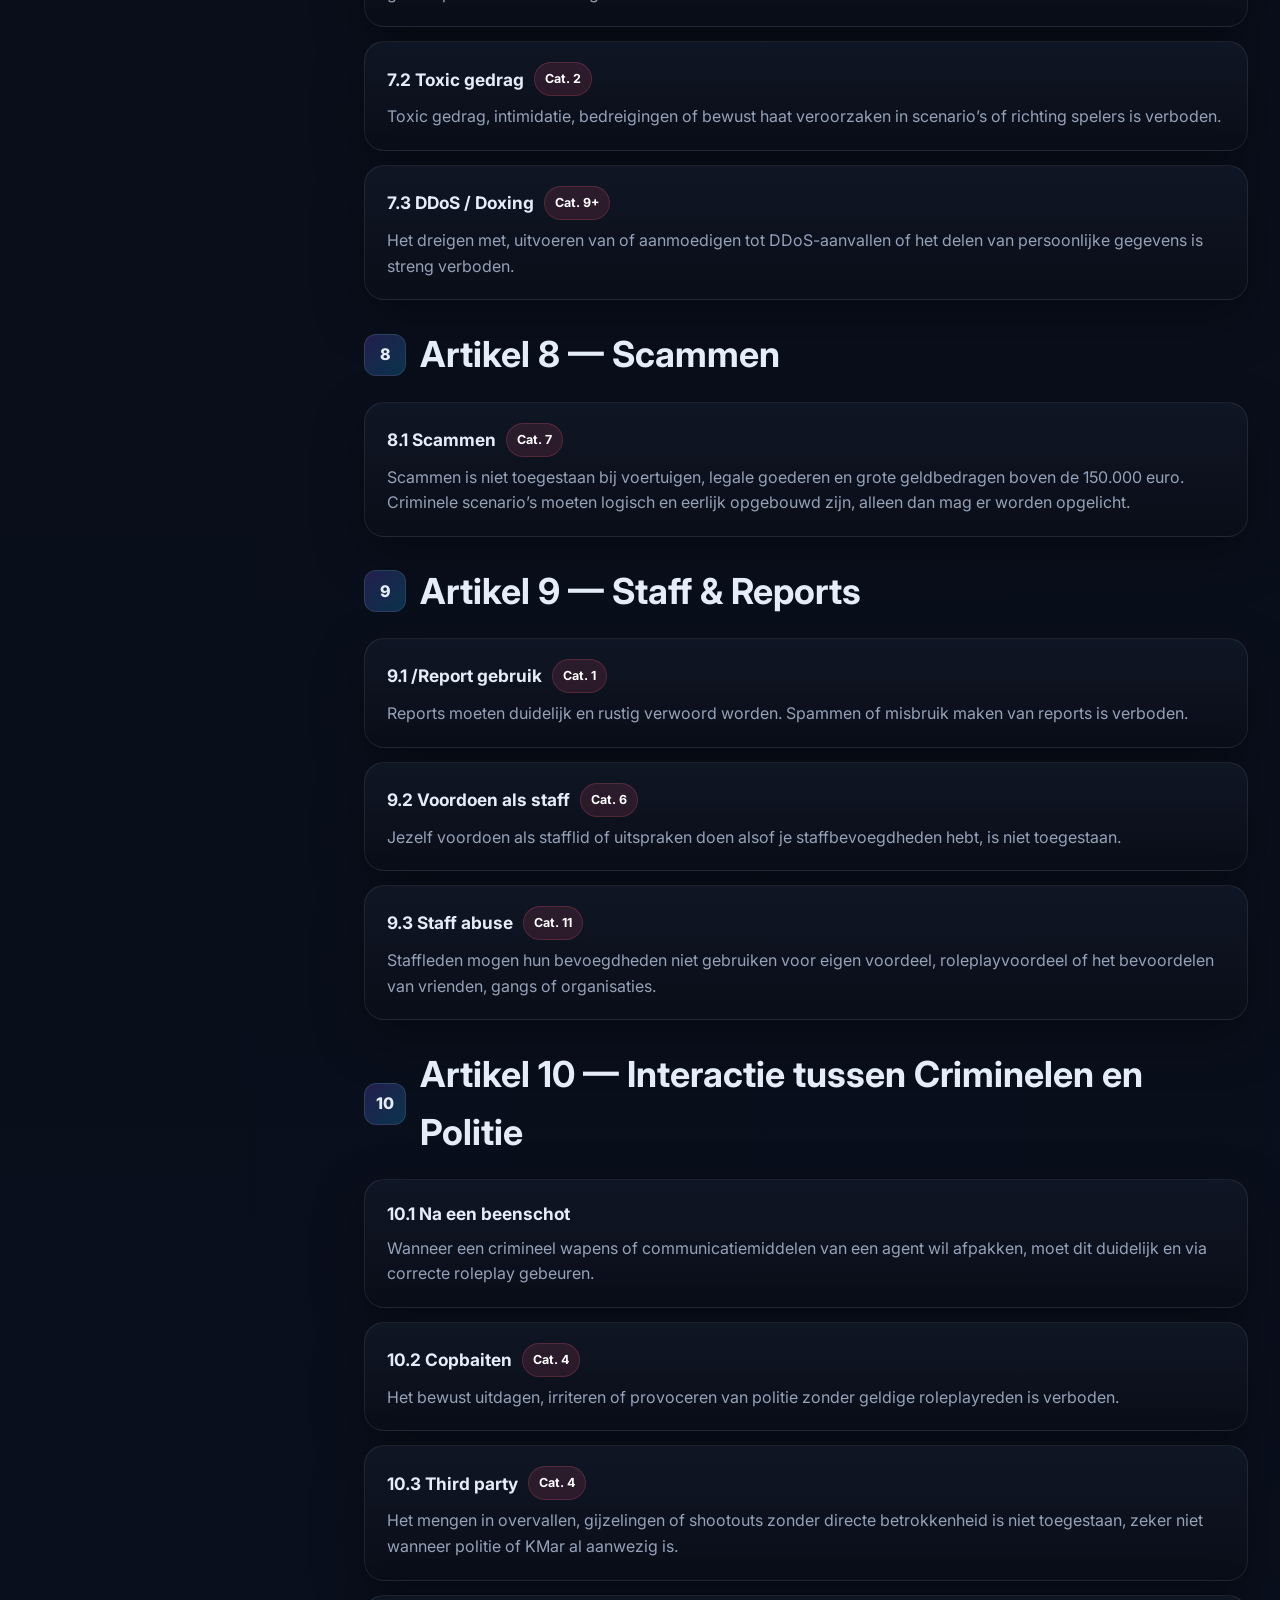
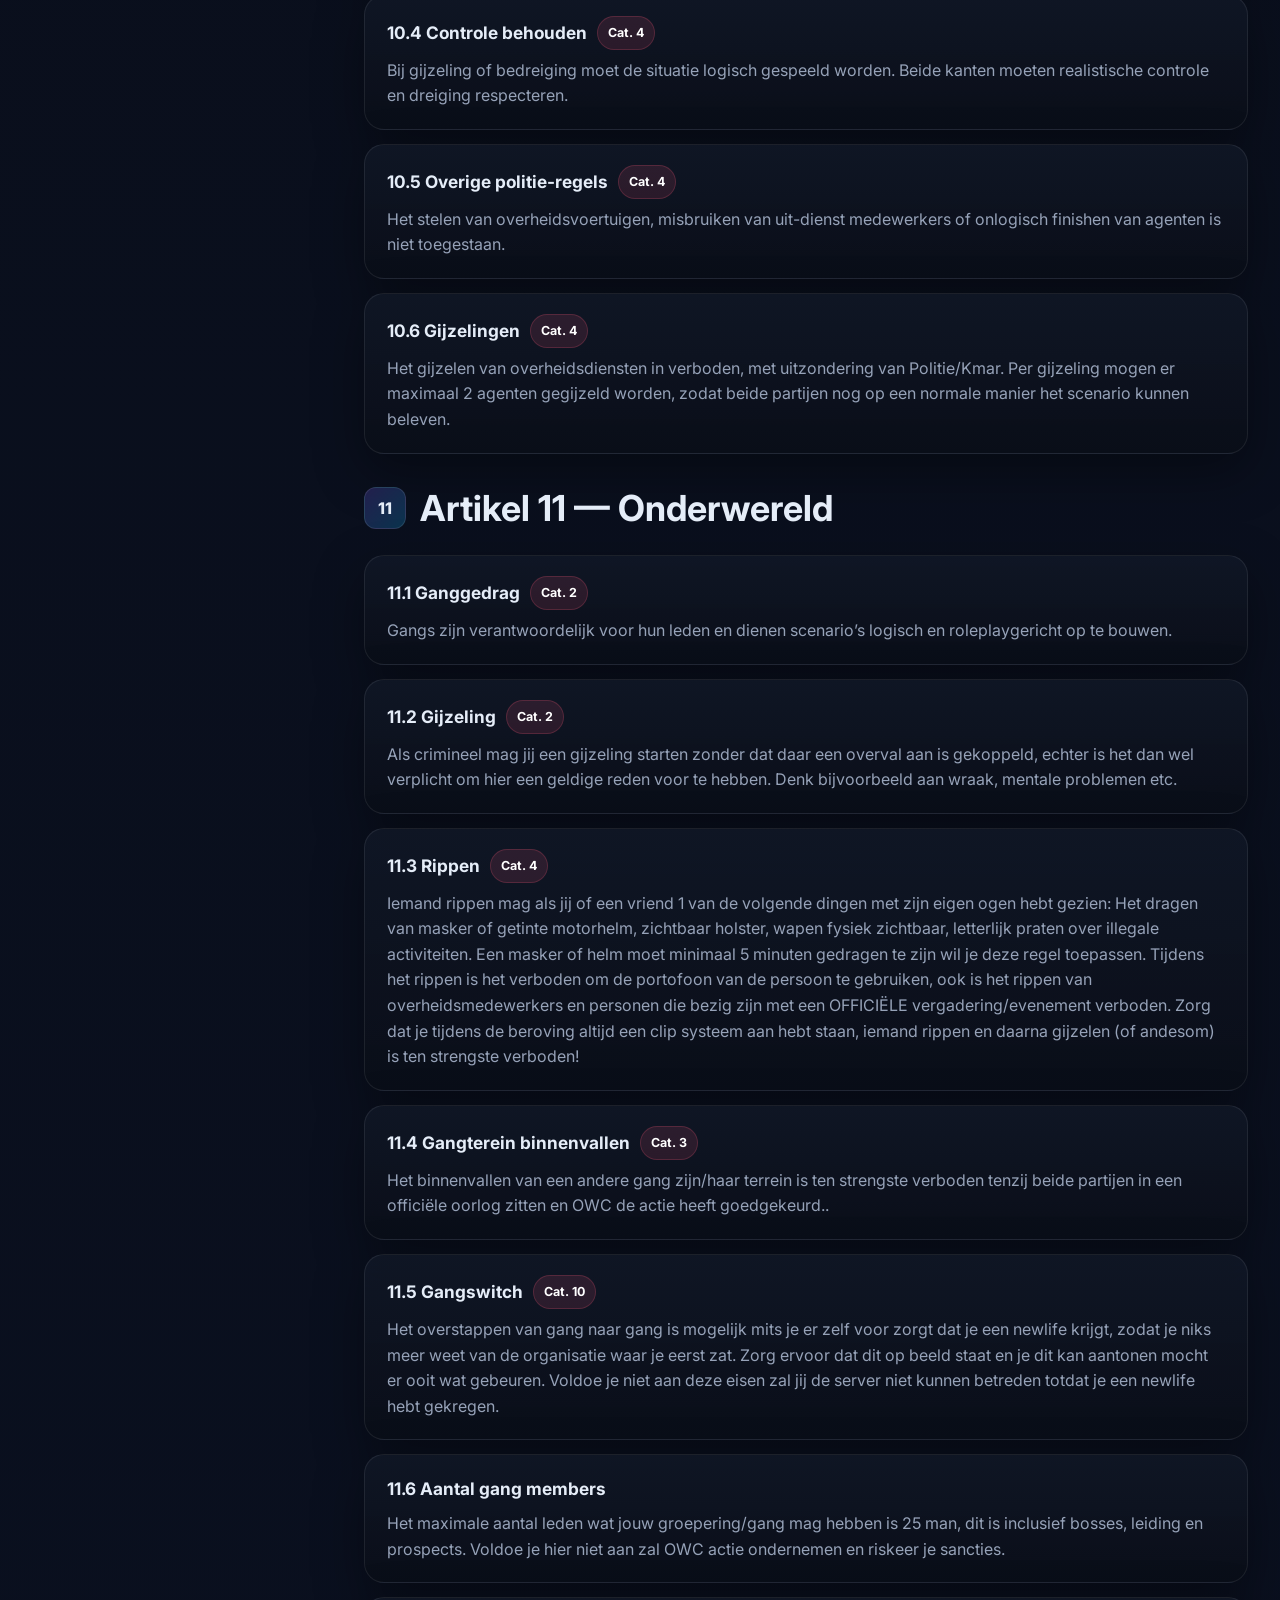
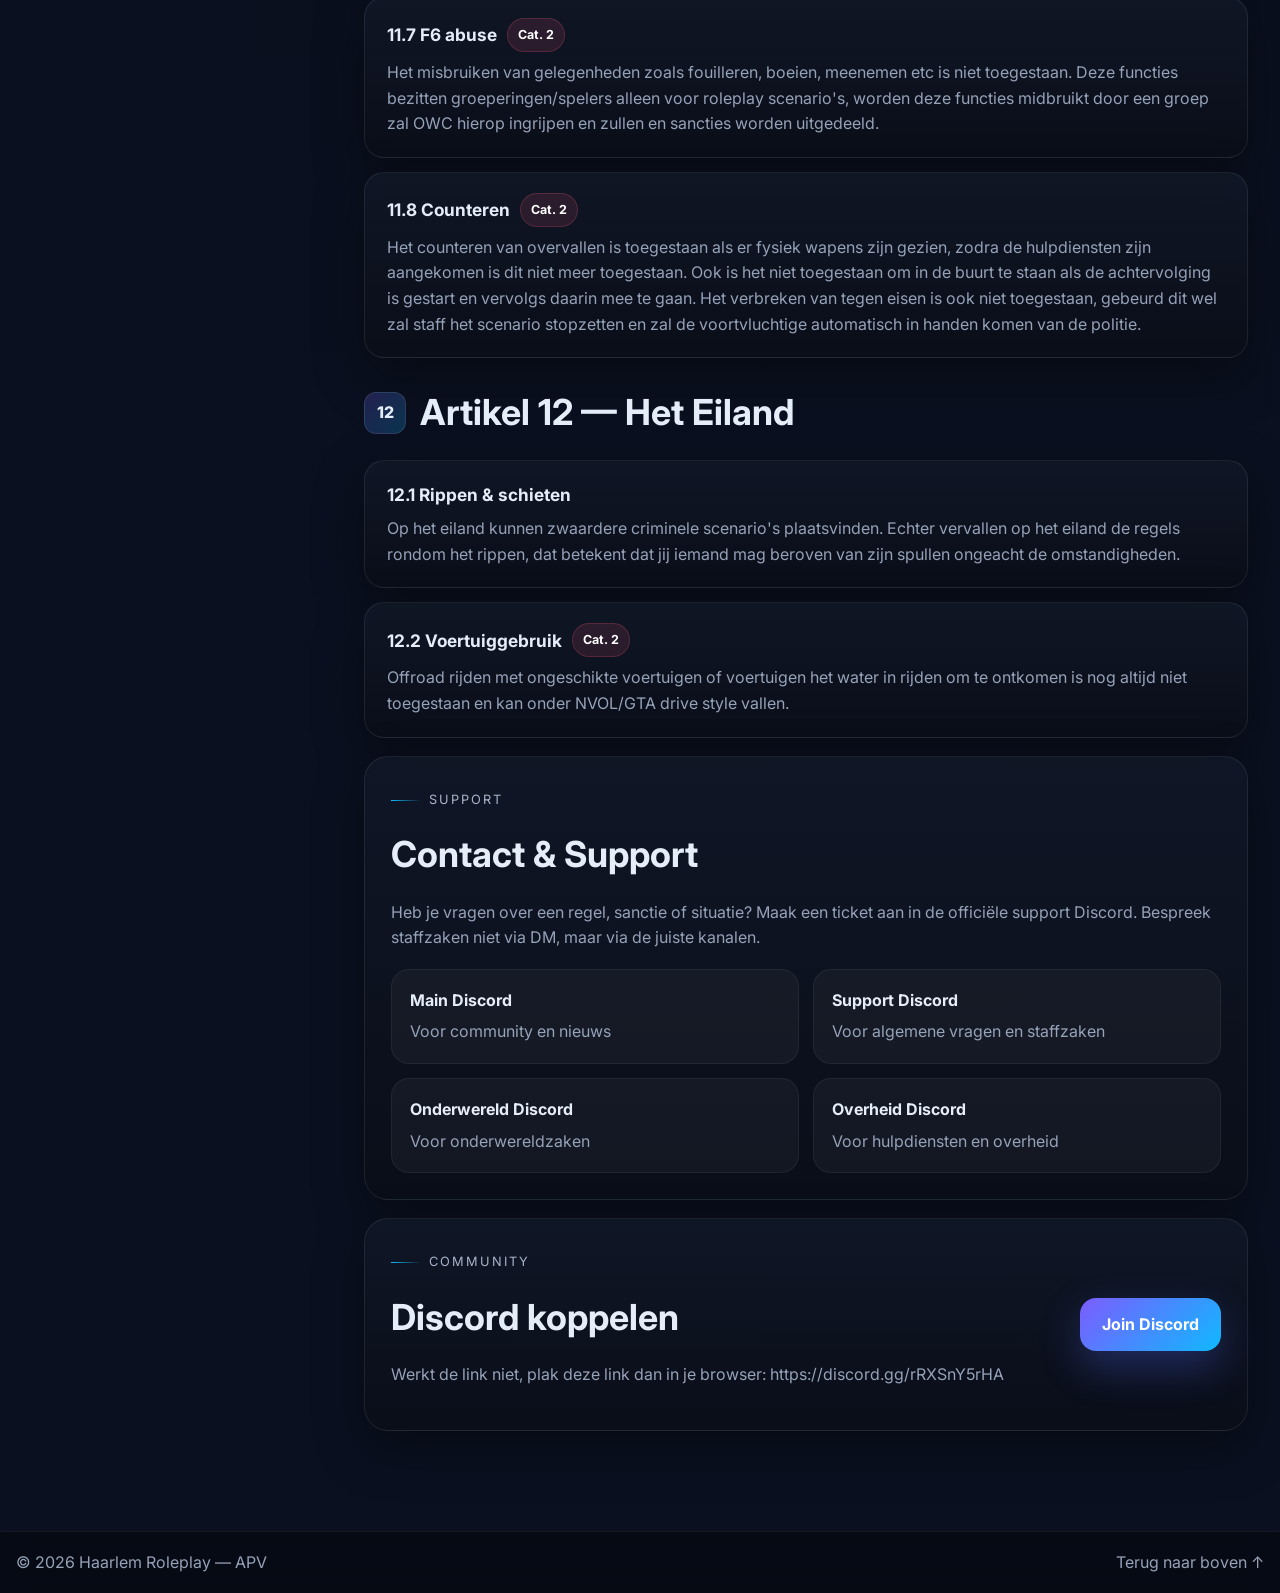
==== commit 730217e8: "Update index.html" ====
--- a/index.html
+++ b/index.html
@@ -254,7 +254,7 @@
             <article class="rule-card"><h3>10.3 Third party <span class="chip">Cat. 4</span></h3><p>Het mengen in overvallen, gijzelingen of shootouts zonder directe betrokkenheid is niet toegestaan, zeker niet wanneer politie of KMar al aanwezig is.</p></article>
             <article class="rule-card"><h3>10.4 Controle behouden <span class="chip">Cat. 4</span></h3><p>Bij gijzeling of bedreiging moet de situatie logisch gespeeld worden. Beide kanten moeten realistische controle en dreiging respecteren.</p></article>
             <article class="rule-card"><h3>10.5 Overige politie-regels <span class="chip">Cat. 4</span></h3><p>Het stelen van overheidsvoertuigen, misbruiken van uit-dienst medewerkers of onlogisch finishen van agenten is niet toegestaan.</p></article>
-            <article class="rule-card"><h3>10.6 Gijzelingen <span class="chip">Cat. 4</span></h3><p>Het geizelen van overheidsdiensten in verboden, met uitzondering van Politie/Kmar. Per gijzeling mogen er maximaal 2 agenten gegeizeld worden, zodat beide partijen nog op een normale manier het scenario kunnen beleven.</p></article>
+            <article class="rule-card"><h3>10.6 Gijzelingen <span class="chip">Cat. 4</span></h3><p>Het gijzelen van overheidsdiensten in verboden, met uitzondering van Politie/Kmar. Per gijzeling mogen er maximaal 2 agenten gegijzeld worden, zodat beide partijen nog op een normale manier het scenario kunnen beleven.</p></article>
    
           </section>
 
@@ -267,8 +267,8 @@
   <article class="rule-card">
     <h3>11.1 Ganggedrag <span class="chip">Cat. 2</span></h3>
     <p>Gangs zijn verantwoordelijk voor hun leden en dienen scenario’s logisch en roleplaygericht op te bouwen.</p></article>
-    <article class="rule-card"><h3>11.2 Geizeling <span class="chip">Cat. 2</span></h3><p>Als crimineel mag jij een geizeling starten zonder dat daar een overval aan is gekoppeld, echter is het dan wel verplicht om hier een geldige reden voor te hebben. Denk bijvoorbeeld aan wraak, mentale problemen etc.</p></article>
-    <article class="rule-card"><h3>11.3 Rippen <span class="chip">Cat. 4</span></h3><p>Iemand rippen mag als jij of een vriend 1 van de volgende dingen met zijn eigen ogen hebt gezien: Het dragen van masker of getinte motorhelm, zichtbaar holster, wapen fysiek zichtbaar, letterlijk praten over illegale activiteiten. Een masker of helm moet minimaal 5 minuten gedragen te zijn wil je deze regel toepassen. Tijdens het rippen is het verboden om de portofoon van de persoon te gebruiken, ook is het rippen van overheidsmedewerkers en personen die bezig zijn met een OFFICIËLE vergadering/evenement verboden. Zorg dat je tijdens de beroving altijd een clip systeem aan hebt staan, iemand rippen en daarna geizelen (of andesom) is ten strengste verboden!</p></article>
+    <article class="rule-card"><h3>11.2 Gijzeling <span class="chip">Cat. 2</span></h3><p>Als crimineel mag jij een gijzeling starten zonder dat daar een overval aan is gekoppeld, echter is het dan wel verplicht om hier een geldige reden voor te hebben. Denk bijvoorbeeld aan wraak, mentale problemen etc.</p></article>
+    <article class="rule-card"><h3>11.3 Rippen <span class="chip">Cat. 4</span></h3><p>Iemand rippen mag als jij of een vriend 1 van de volgende dingen met zijn eigen ogen hebt gezien: Het dragen van masker of getinte motorhelm, zichtbaar holster, wapen fysiek zichtbaar, letterlijk praten over illegale activiteiten. Een masker of helm moet minimaal 5 minuten gedragen te zijn wil je deze regel toepassen. Tijdens het rippen is het verboden om de portofoon van de persoon te gebruiken, ook is het rippen van overheidsmedewerkers en personen die bezig zijn met een OFFICIËLE vergadering/evenement verboden. Zorg dat je tijdens de beroving altijd een clip systeem aan hebt staan, iemand rippen en daarna gijzelen (of andesom) is ten strengste verboden!</p></article>
     <article class="rule-card"><h3>11.4 Gangterein binnenvallen <span class="chip">Cat. 3</span></h3><p>Het binnenvallen van een andere gang zijn/haar terrein is ten strengste verboden tenzij beide partijen in een officiële oorlog zitten en OWC de actie heeft goedgekeurd..</p></article>
     <article class="rule-card"><h3>11.5 Gangswitch <span class="chip">Cat. 10</span></h3><p>Het overstappen van gang naar gang is mogelijk mits je er zelf voor zorgt dat je een newlife krijgt, zodat je niks meer weet van de organisatie waar je eerst zat. Zorg ervoor dat dit op beeld staat en je dit kan aantonen mocht er ooit wat gebeuren. Voldoe je niet aan deze eisen zal jij de server niet kunnen betreden totdat je een newlife hebt gekregen.</p></article>
     <article class="rule-card"><h3>11.6 Aantal gang members</h3><p>Het maximale aantal leden wat jouw groepering/gang mag hebben is 25 man, dit is inclusief bosses, leiding en prospects. Voldoe je hier niet aan zal OWC actie ondernemen en riskeer je sancties.</p></article>
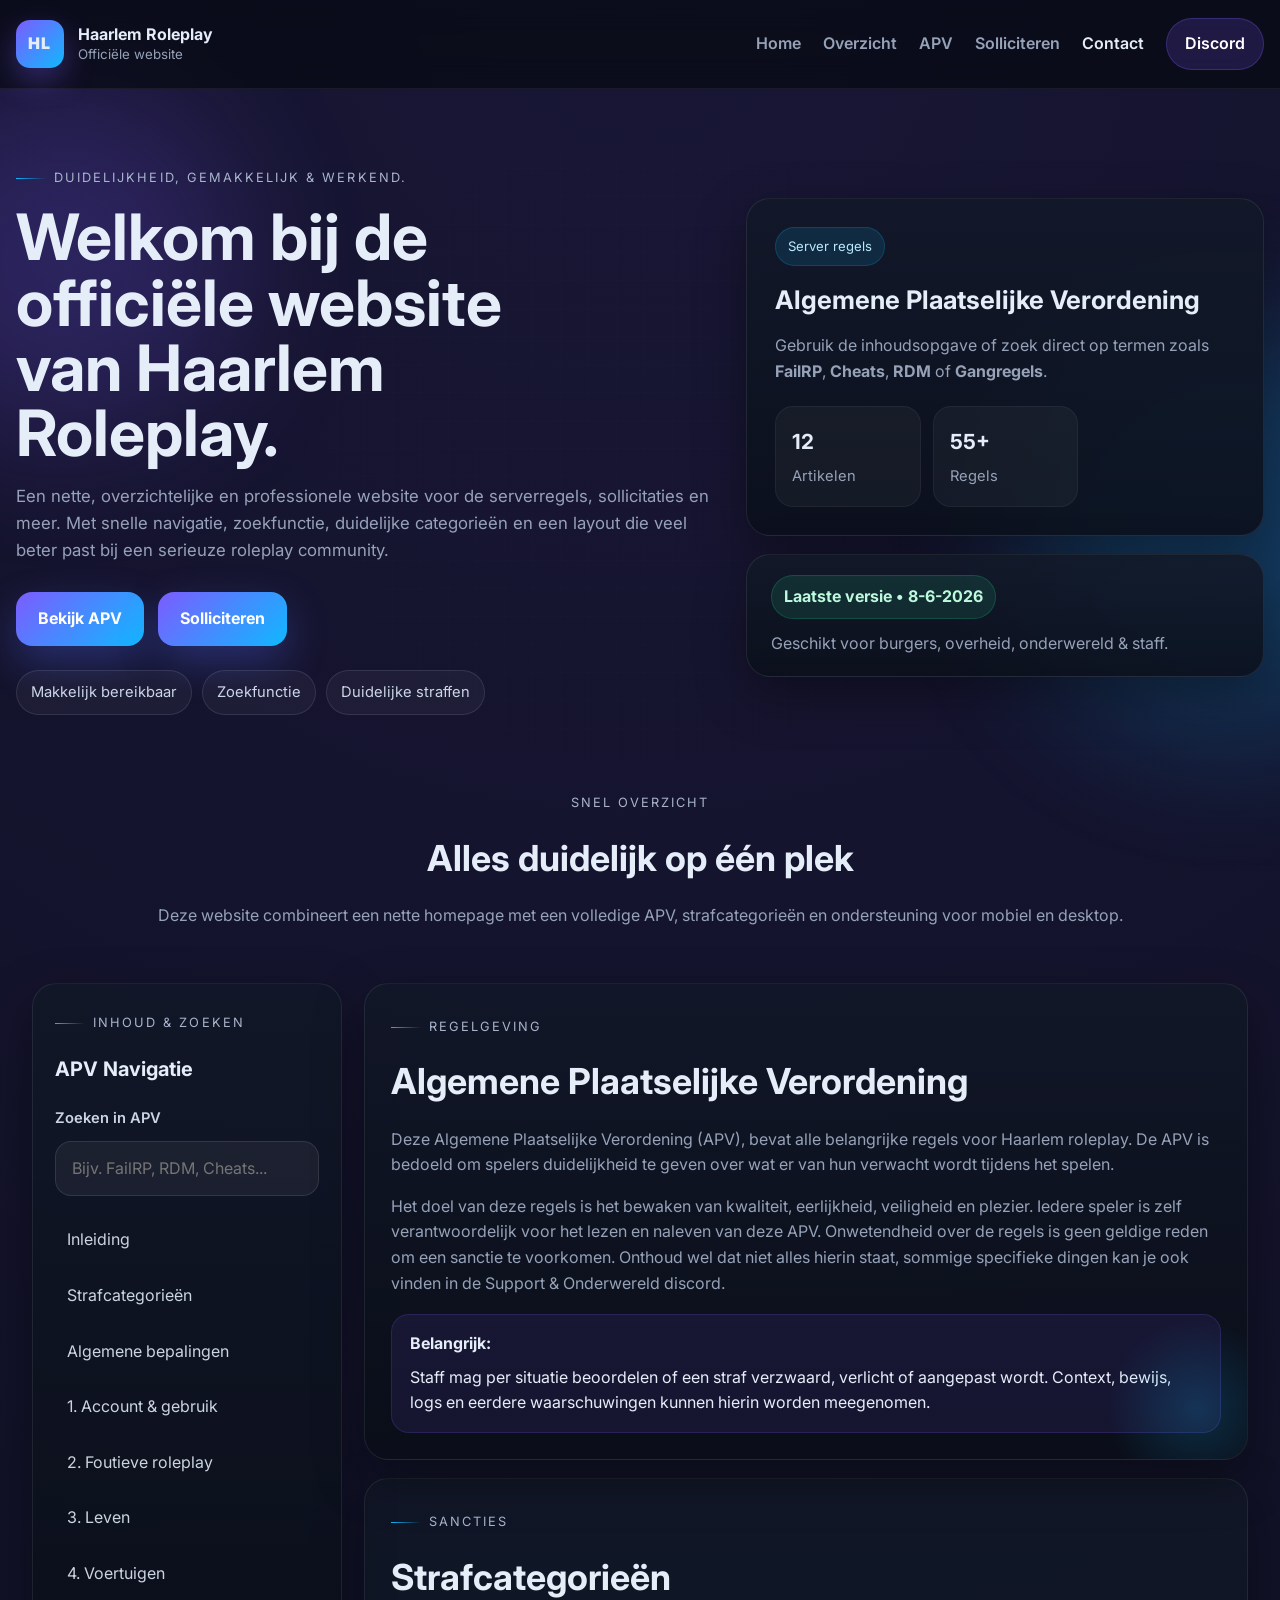
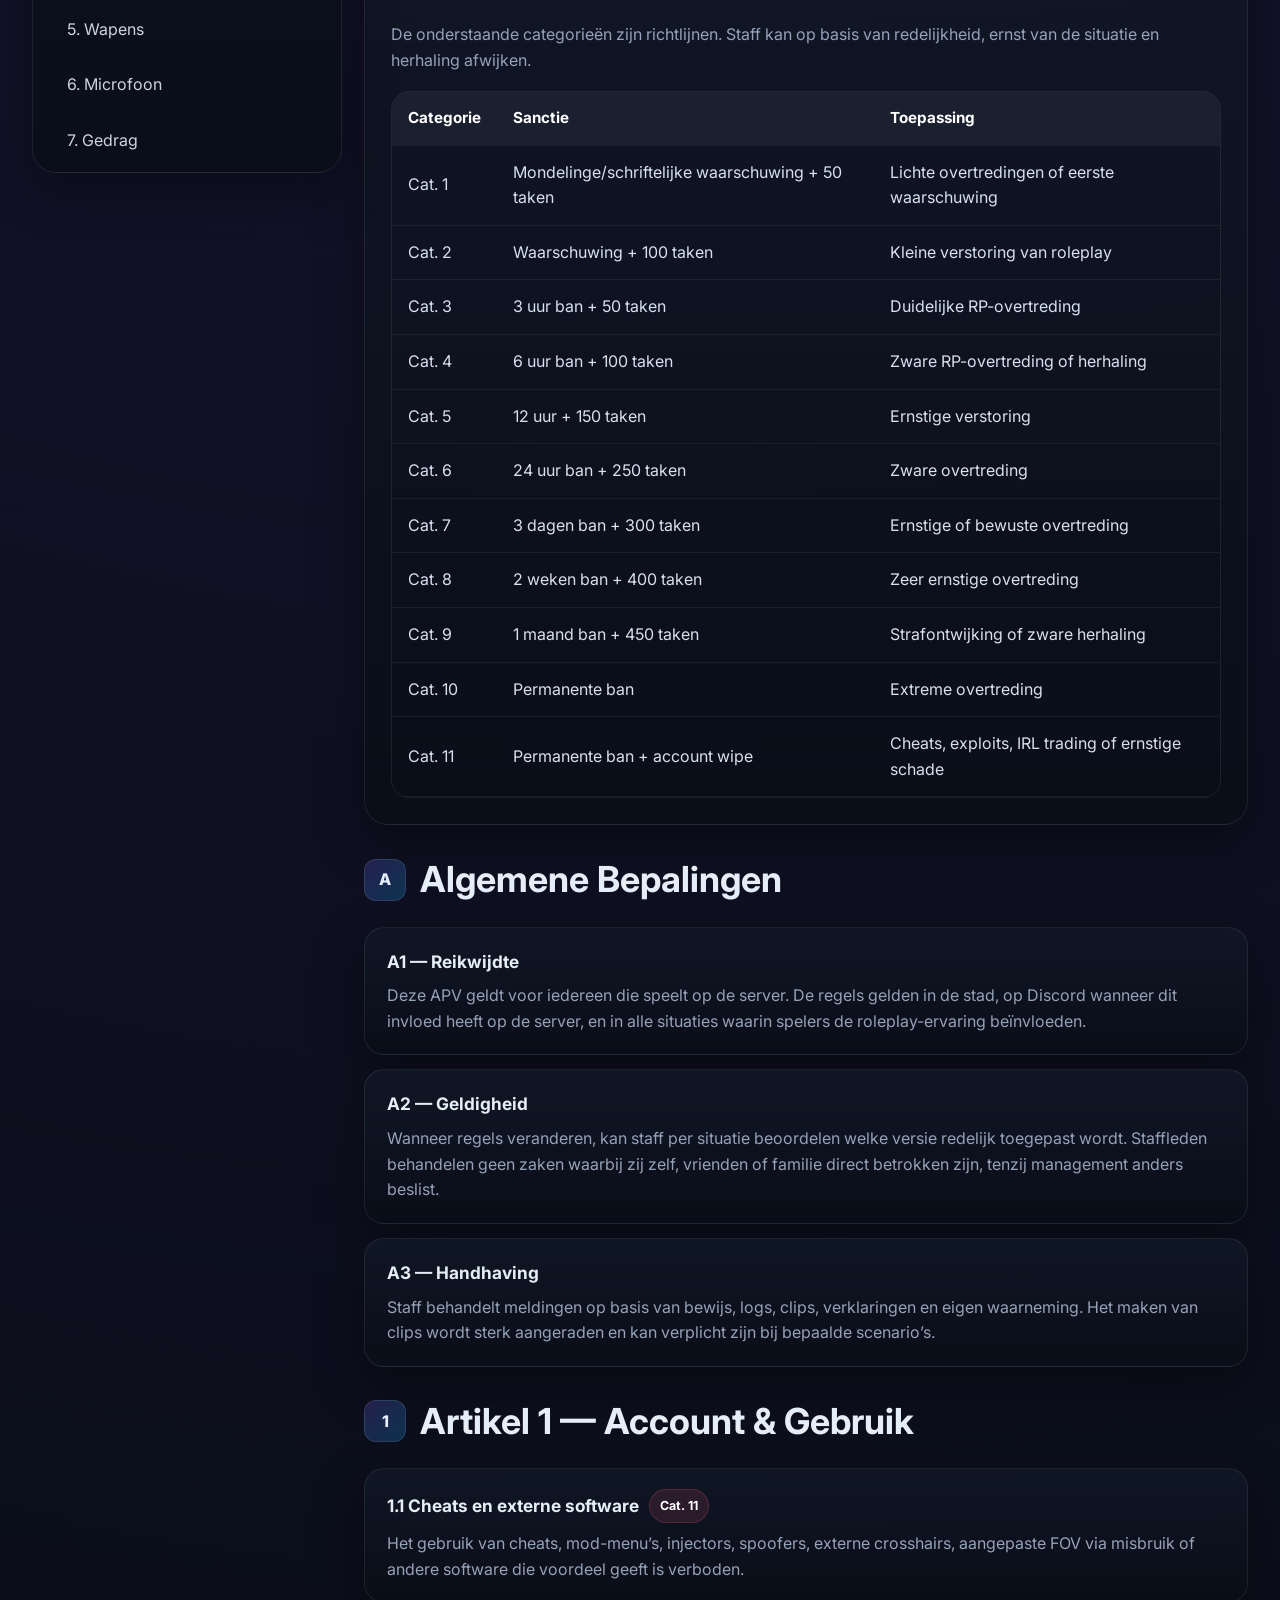
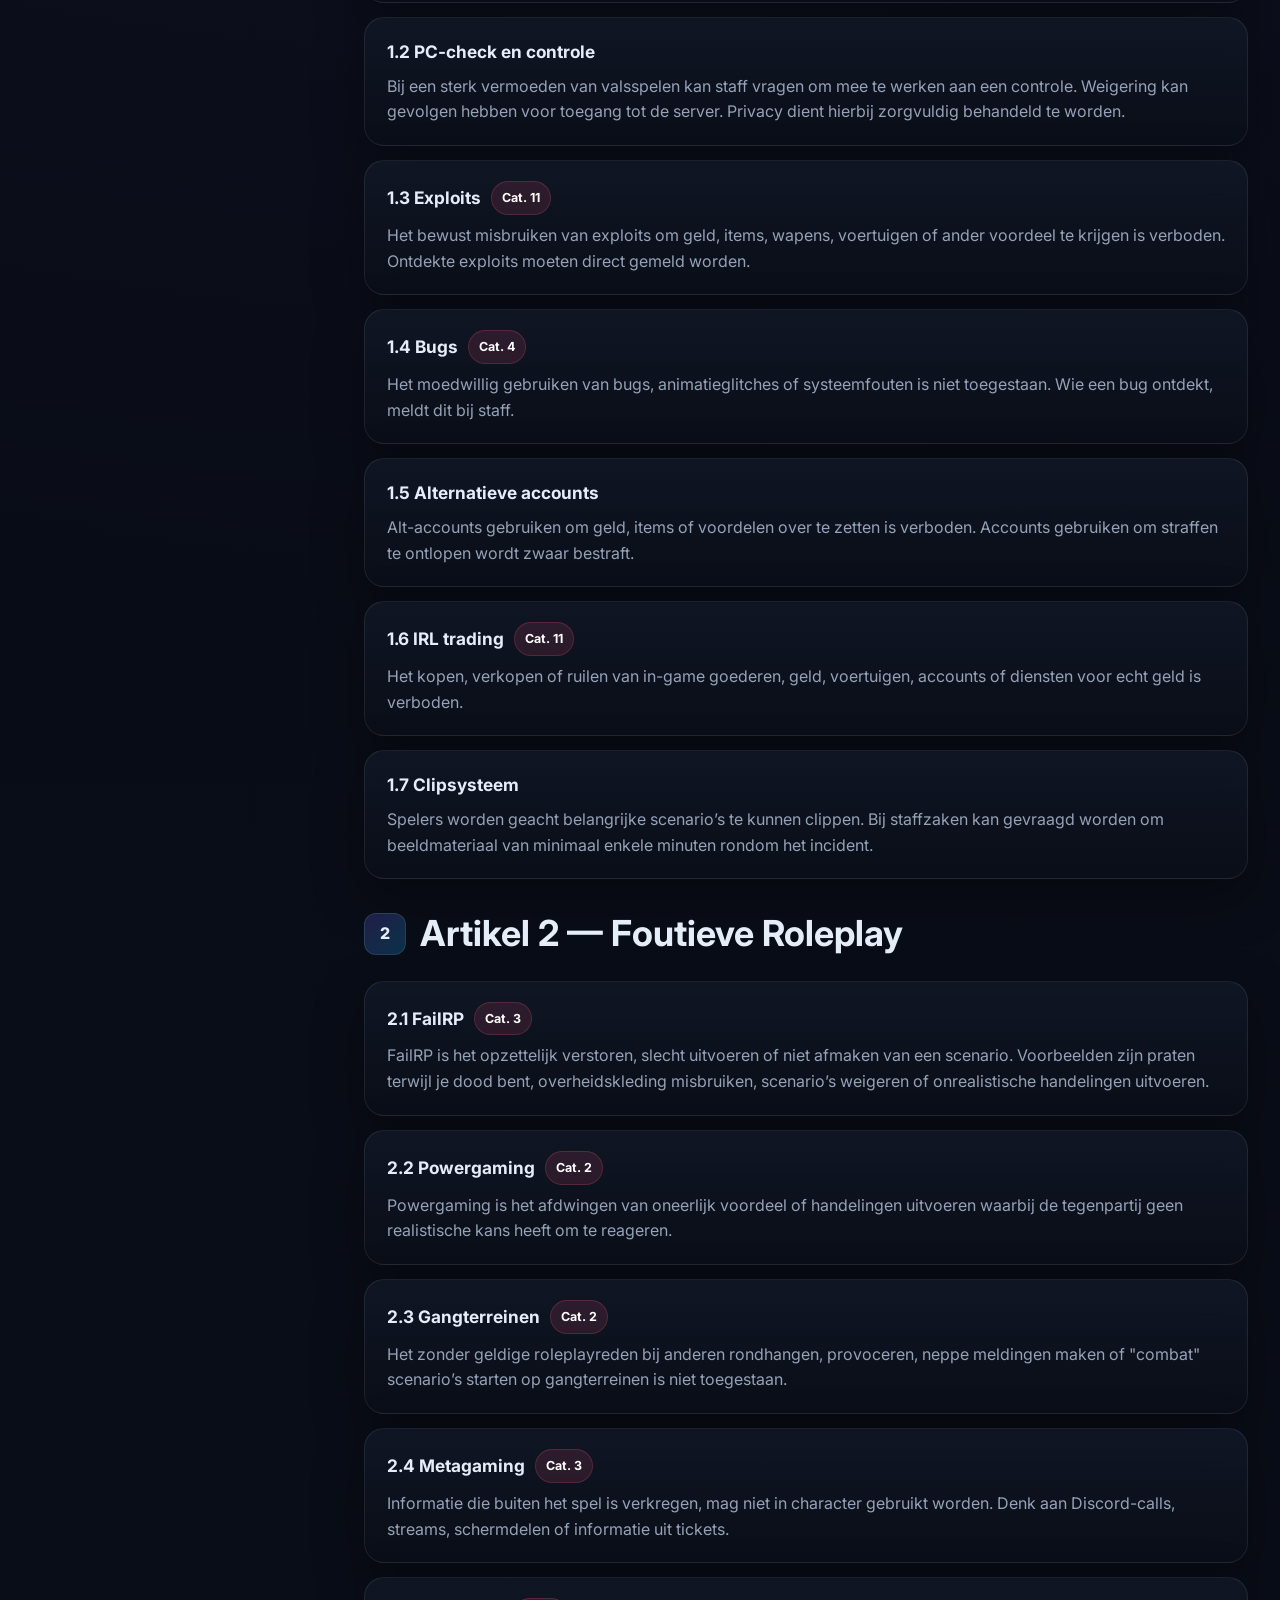
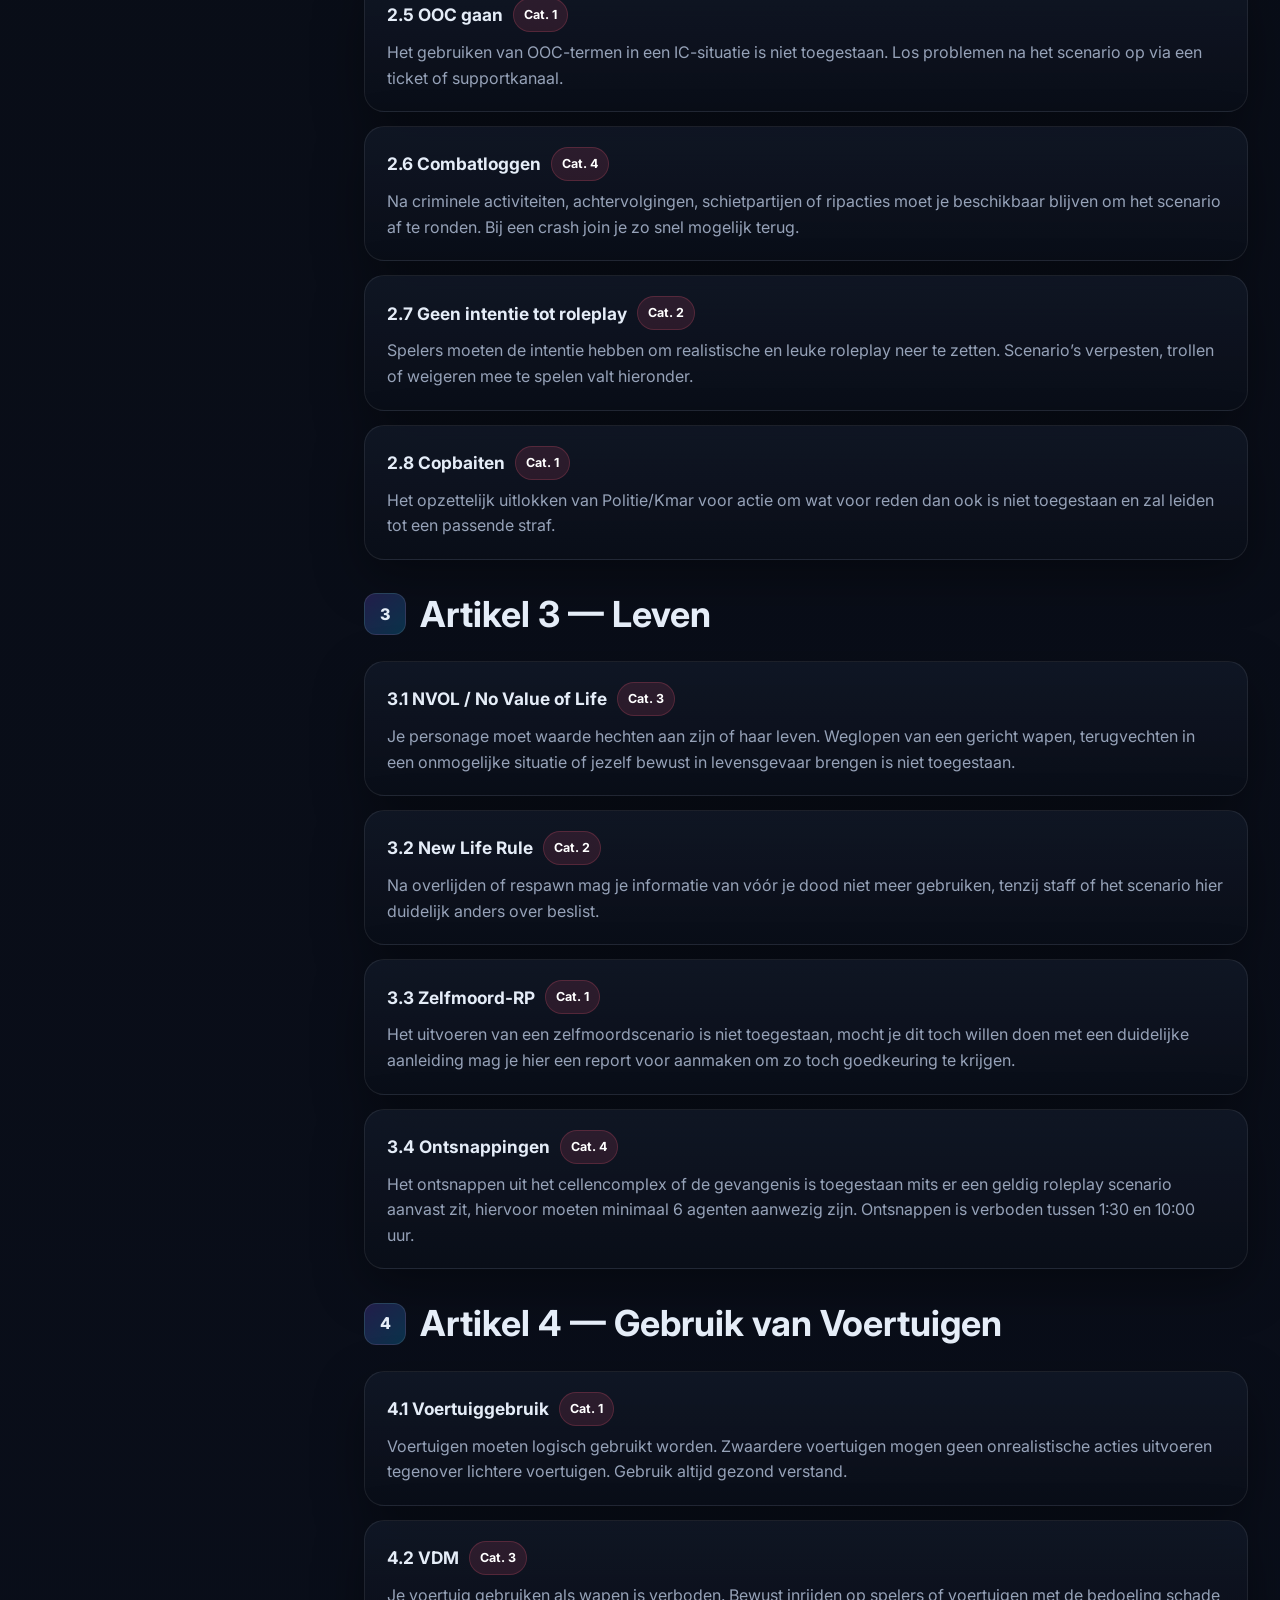
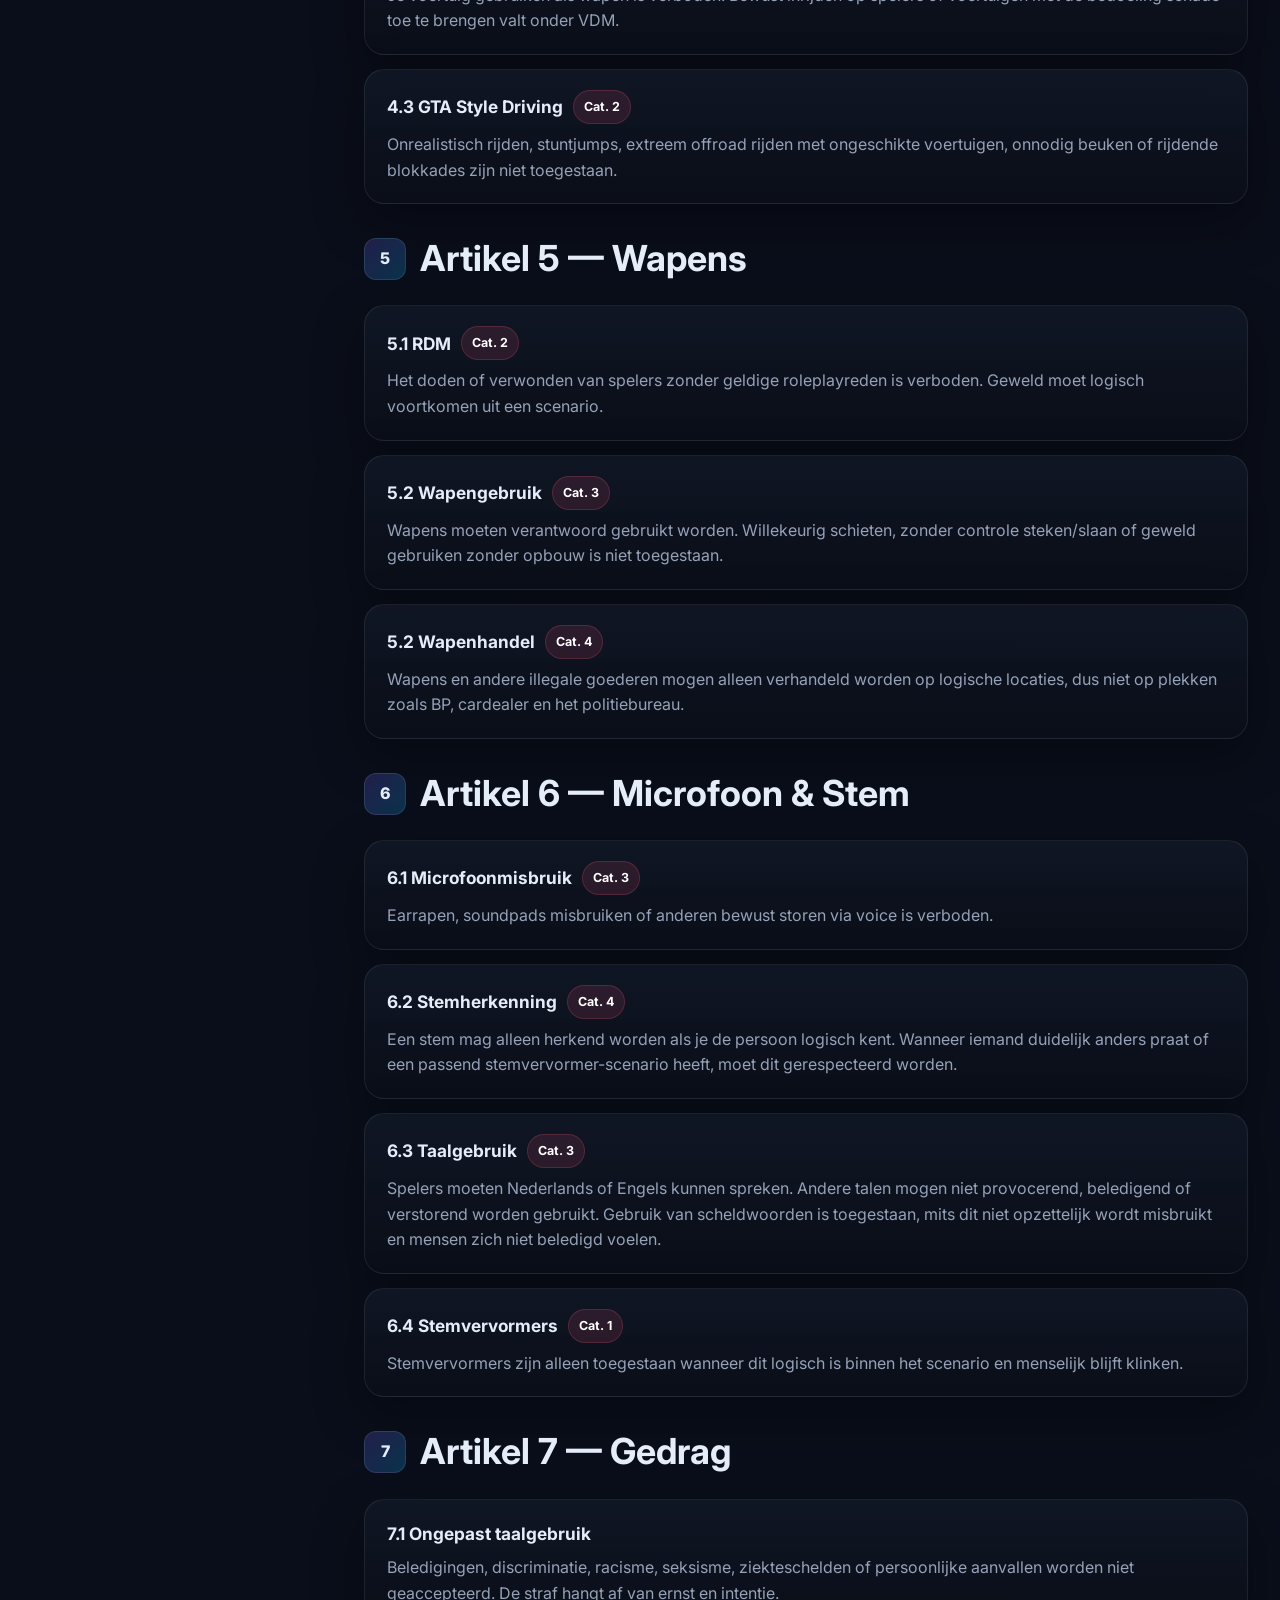
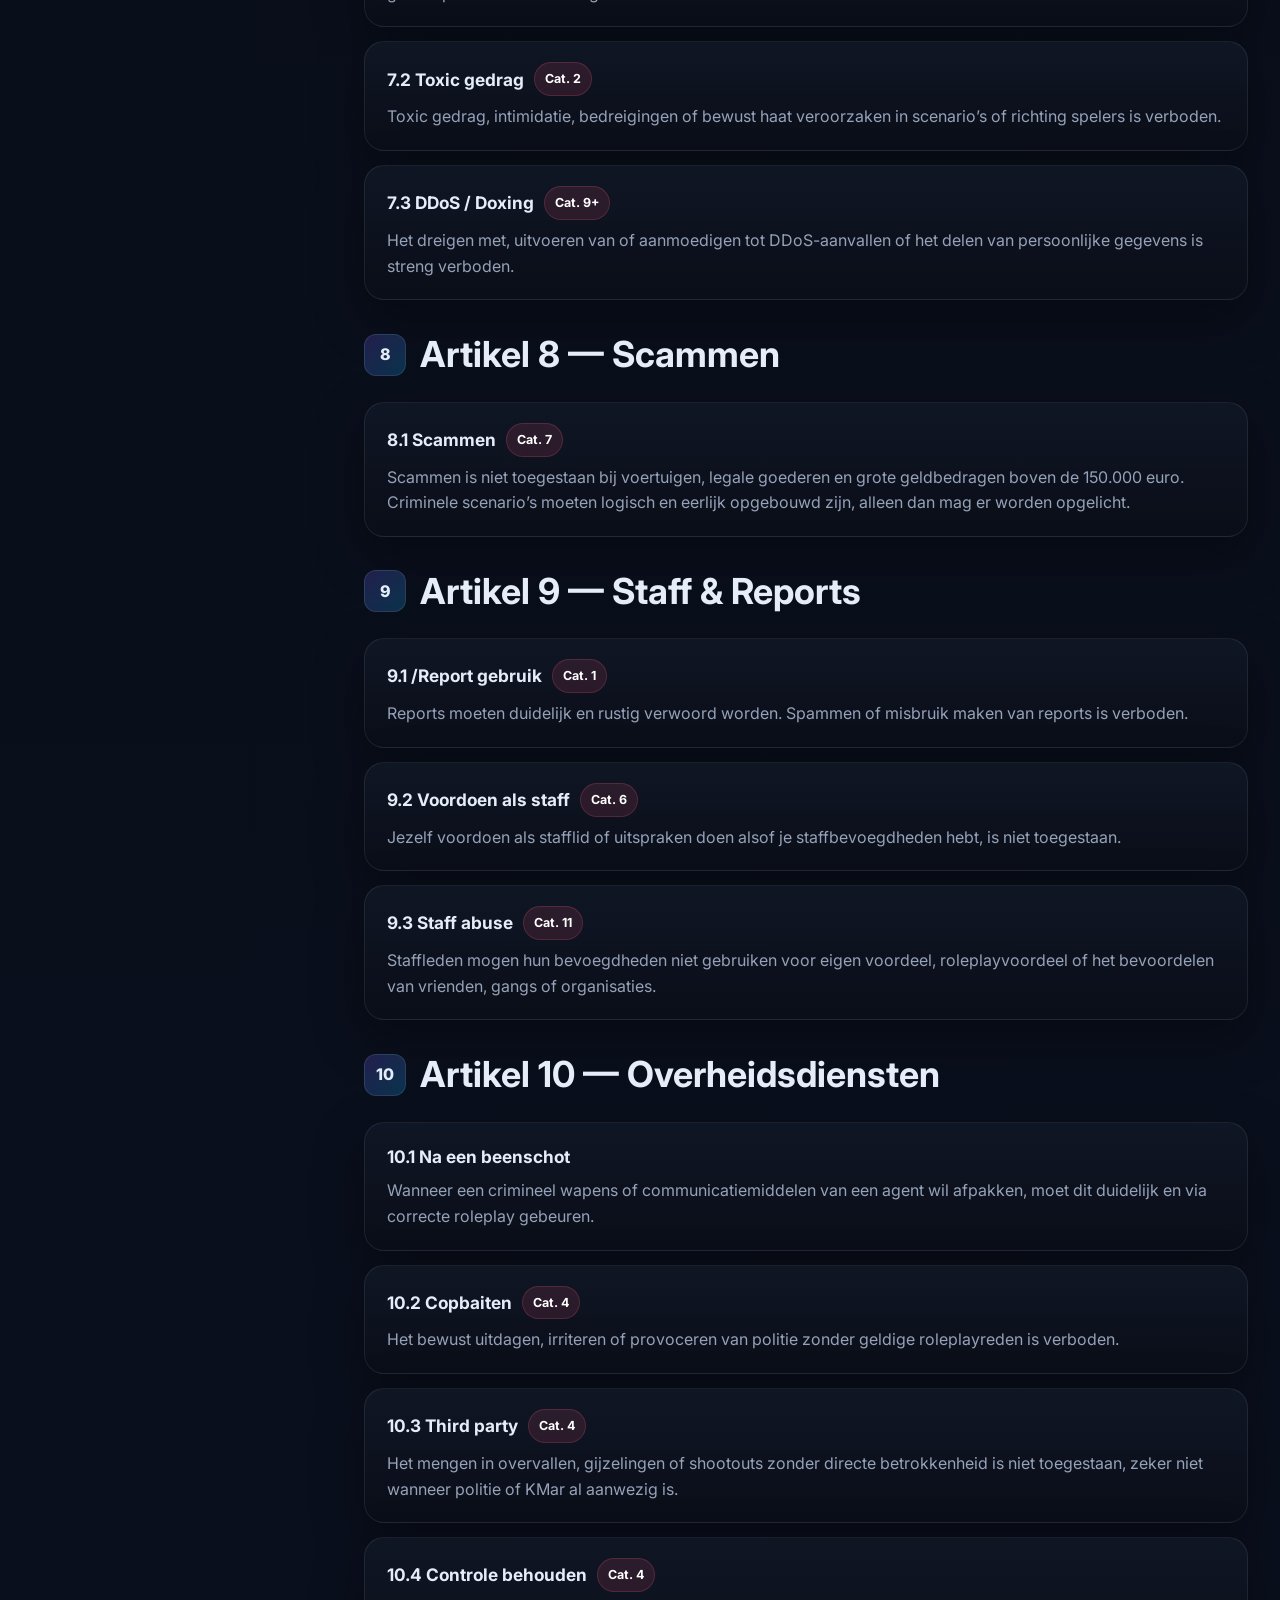
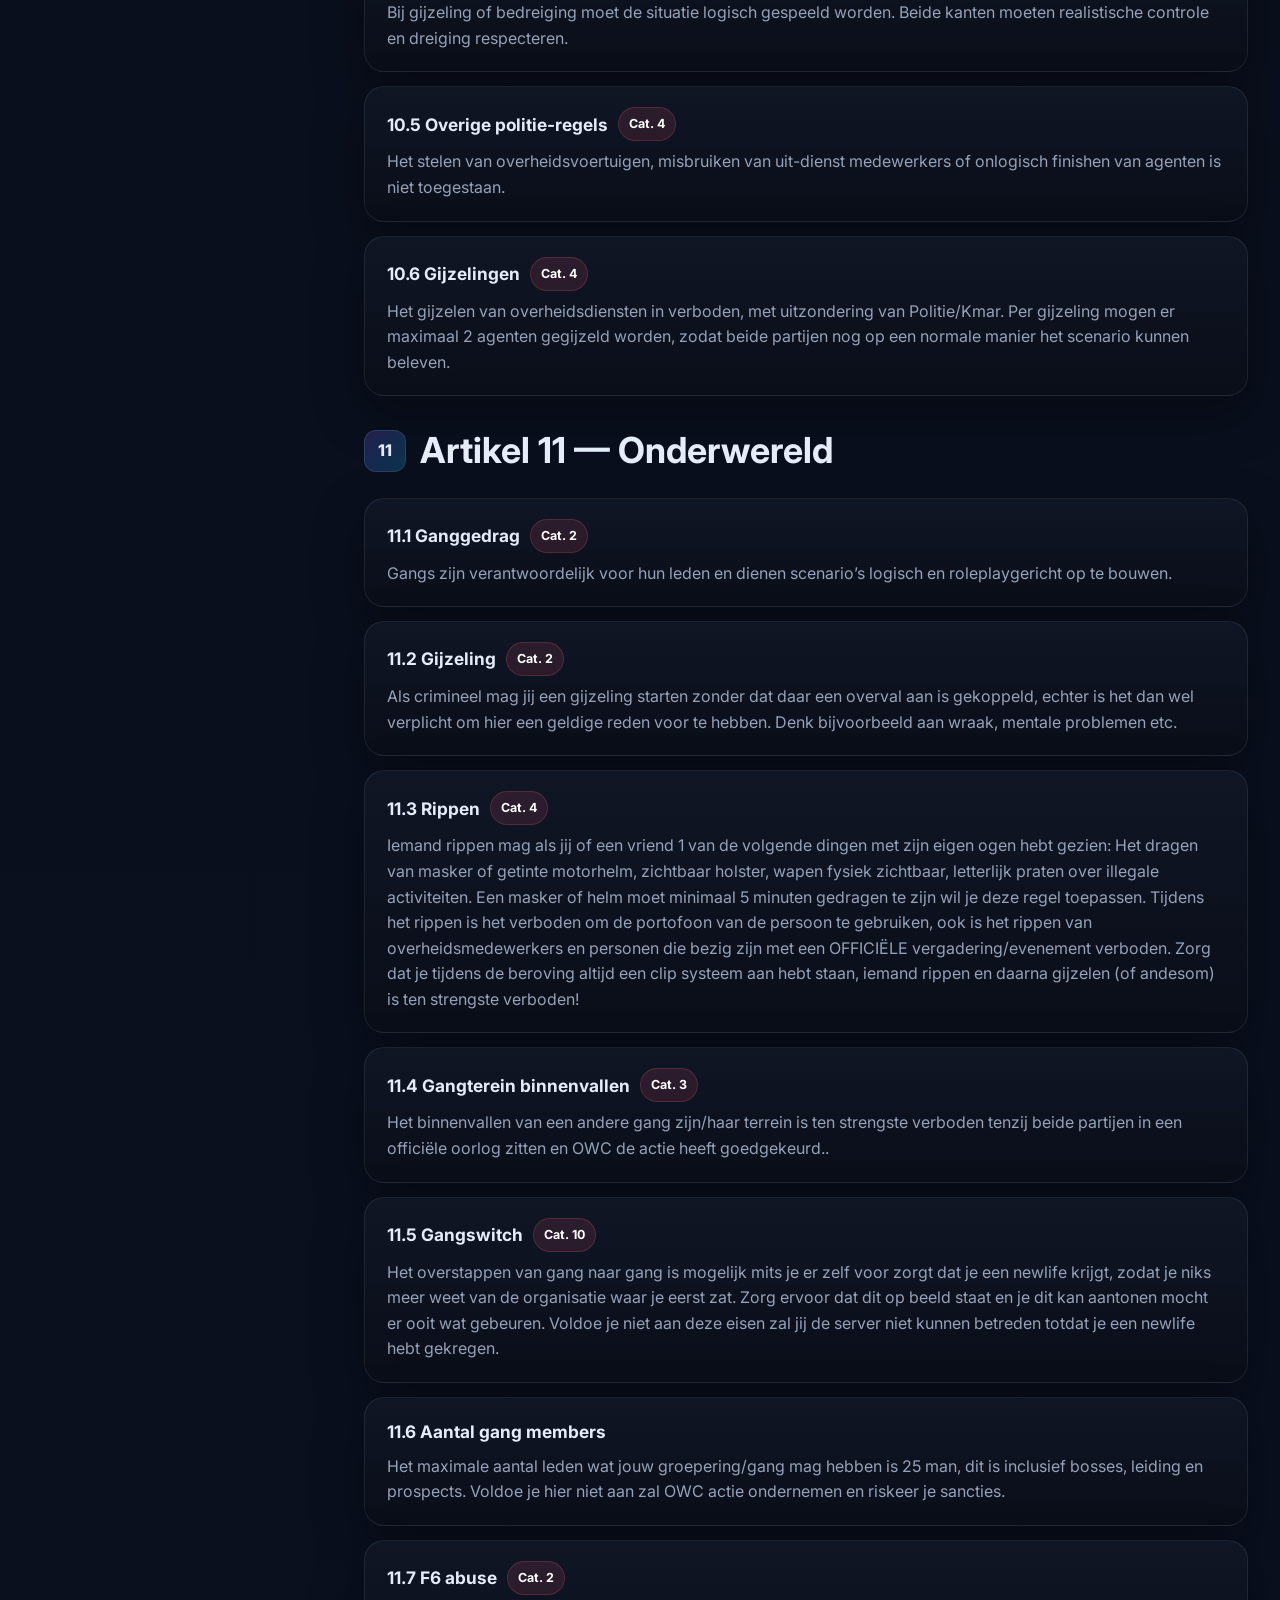
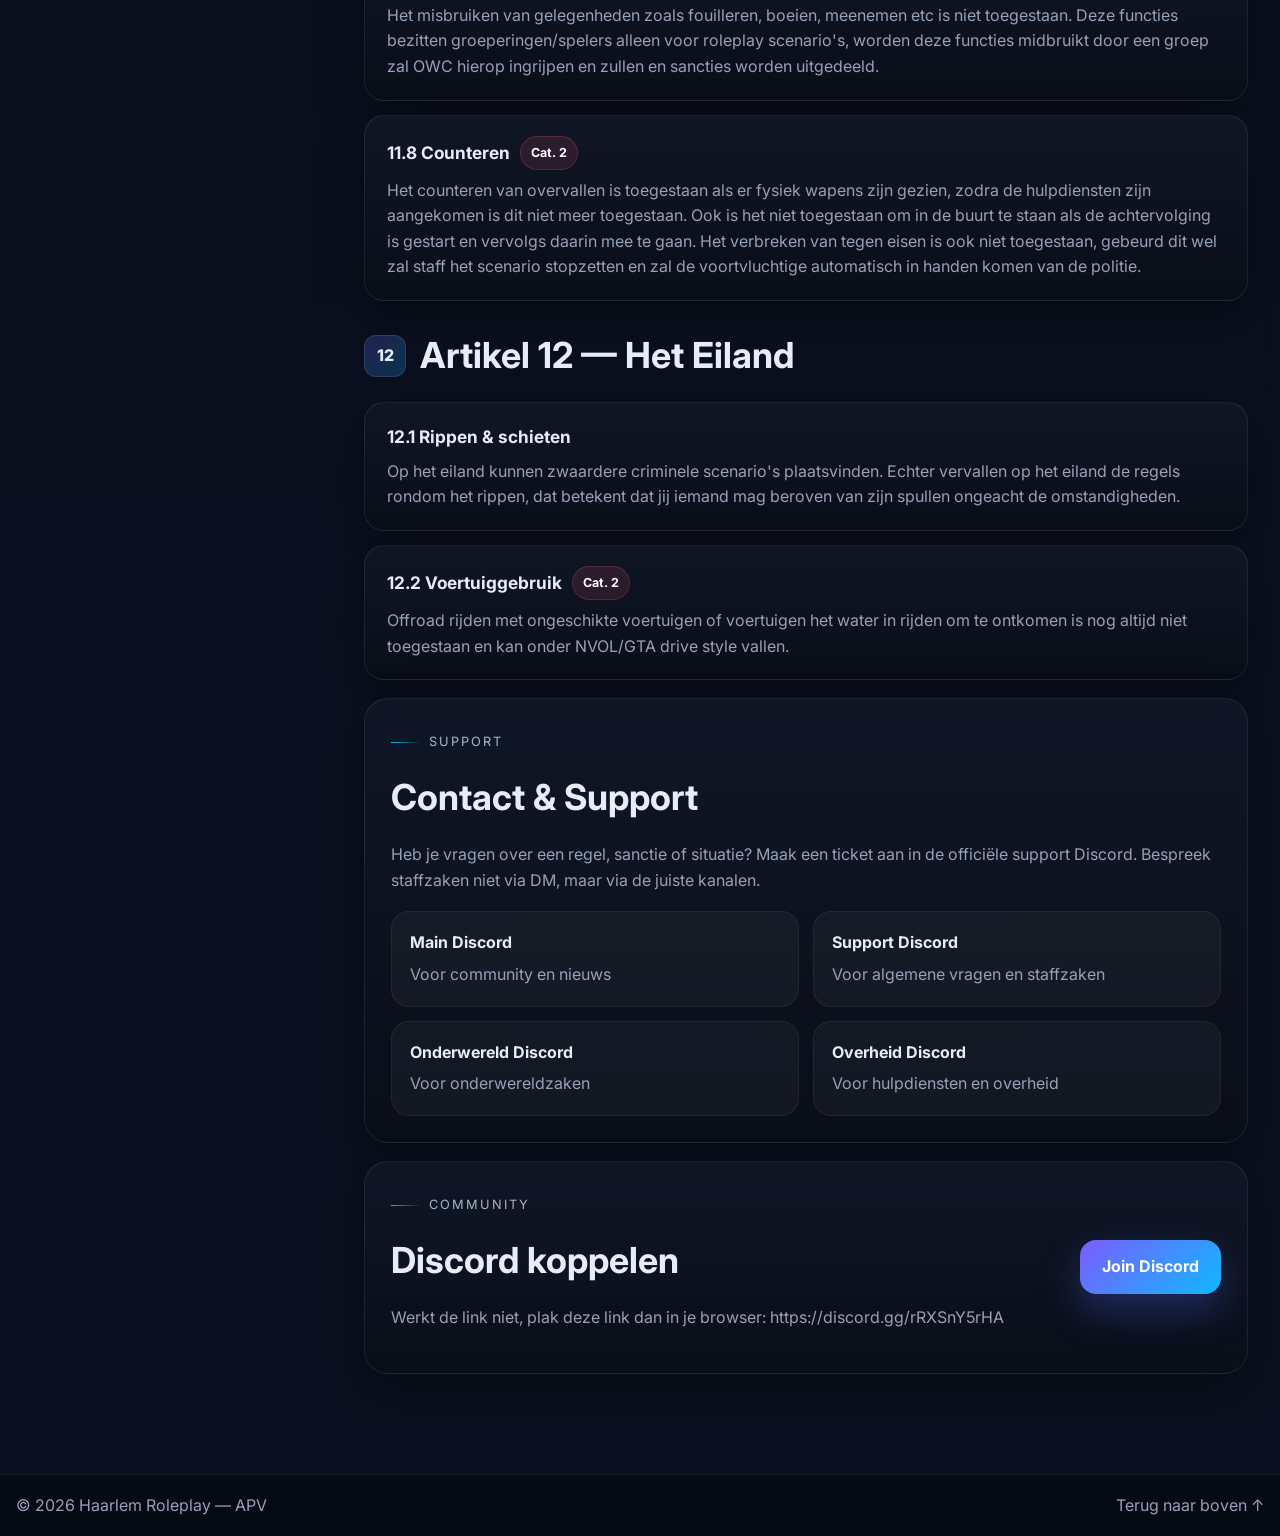
==== commit 3fe6573a: "Update index.html" ====
--- a/index.html
+++ b/index.html
@@ -4,7 +4,7 @@
   <meta charset="UTF-8" />
   <meta name="viewport" content="width=device-width, initial-scale=1.0" />
   <title>Haarlem Roleplay | FiveM Server</title>
-  <meta name="description" content="APV-website voor Haarlem Roleplay." />
+  <meta name="description" content="Officiële website van Haarlem Roleplay." />
   <link rel="preconnect" href="https://fonts.googleapis.com">
   <link rel="preconnect" href="https://fonts.gstatic.com" crossorigin>
   <link href="https://fonts.googleapis.com/css2?family=Inter:wght@400;500;600;700;800;900&display=swap" rel="stylesheet">
@@ -248,7 +248,7 @@
           </section>
 
           <section class="rules-section" id="overheid">
-            <div class="section-head-line"><span class="section-number">10</span><h2>Artikel 10 — Interactie tussen Criminelen en Politie</h2></div>
+            <div class="section-head-line"><span class="section-number">10</span><h2>Artikel 10 — Overheidsdiensten</h2></div>
             <article class="rule-card"><h3>10.1 Na een beenschot</h3><p>Wanneer een crimineel wapens of communicatiemiddelen van een agent wil afpakken, moet dit duidelijk en via correcte roleplay gebeuren.</p></article>
             <article class="rule-card"><h3>10.2 Copbaiten <span class="chip">Cat. 4</span></h3><p>Het bewust uitdagen, irriteren of provoceren van politie zonder geldige roleplayreden is verboden.</p></article>
             <article class="rule-card"><h3>10.3 Third party <span class="chip">Cat. 4</span></h3><p>Het mengen in overvallen, gijzelingen of shootouts zonder directe betrokkenheid is niet toegestaan, zeker niet wanneer politie of KMar al aanwezig is.</p></article>
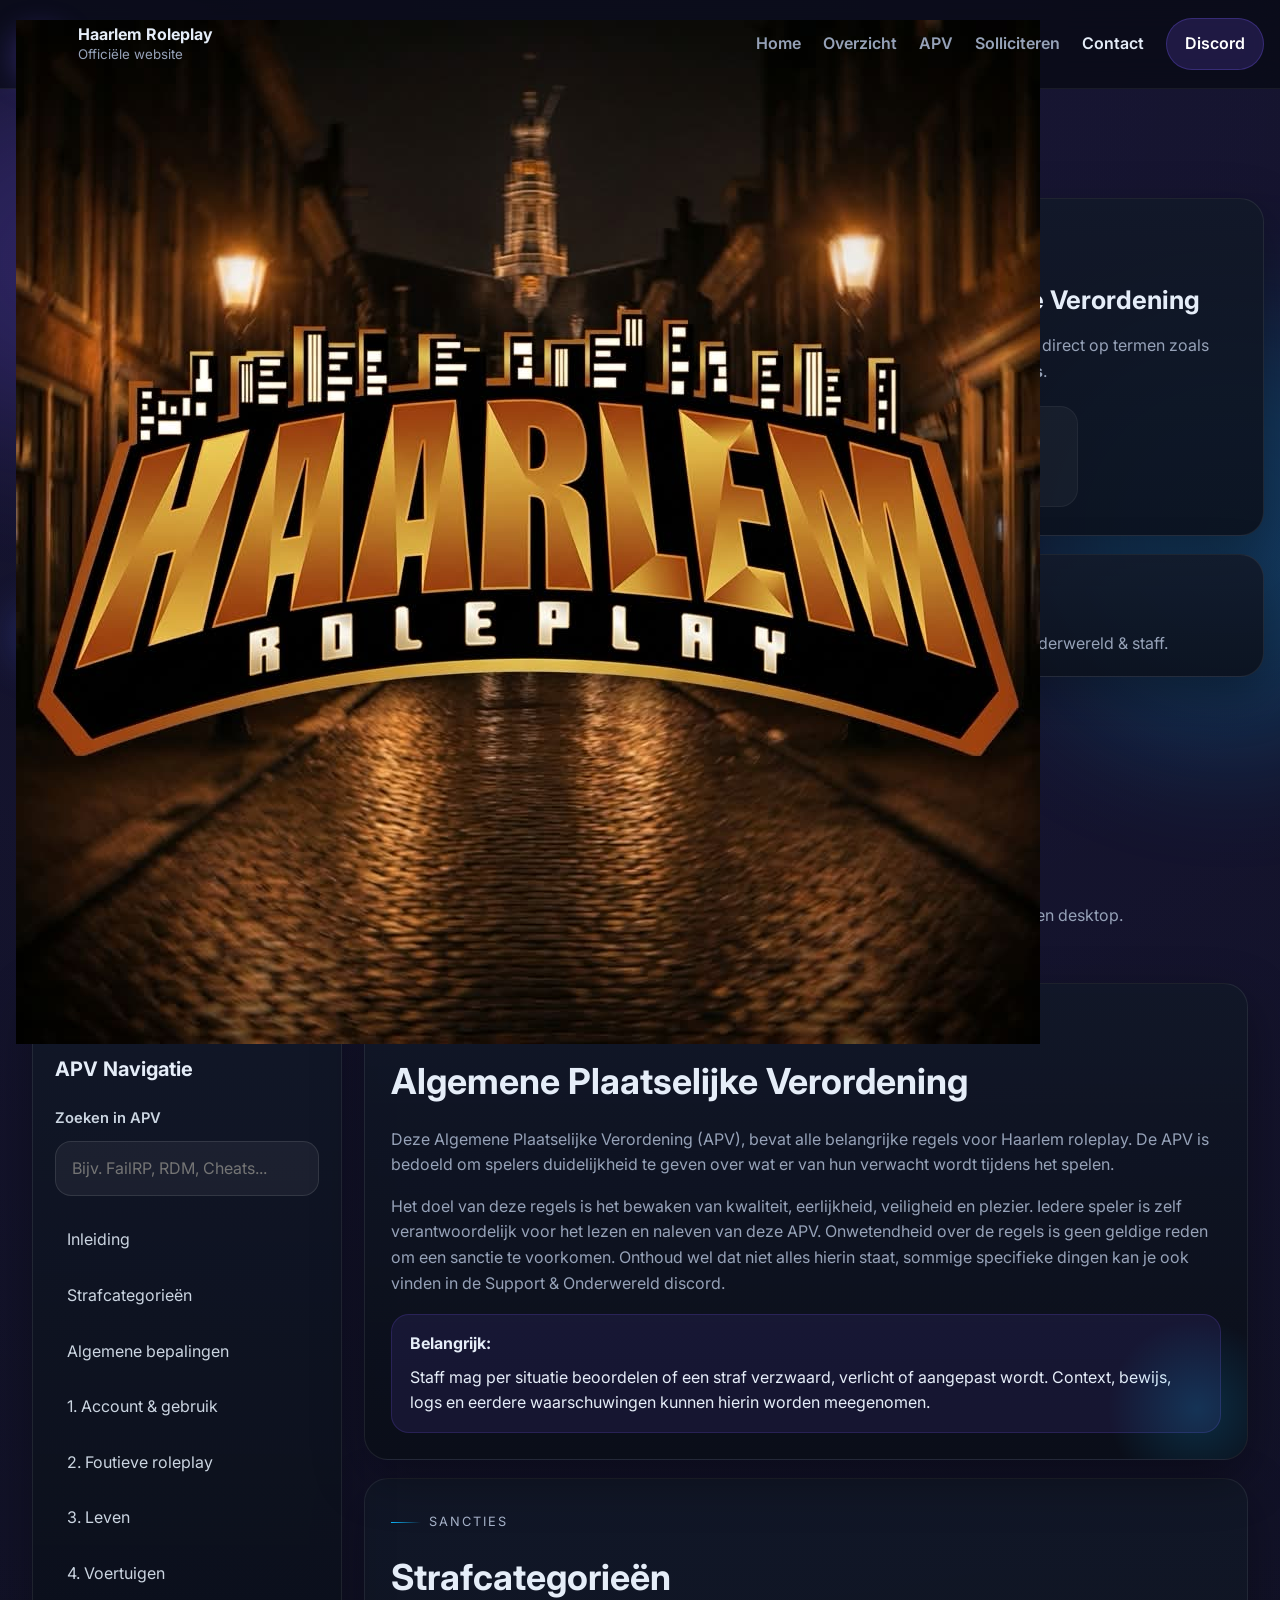
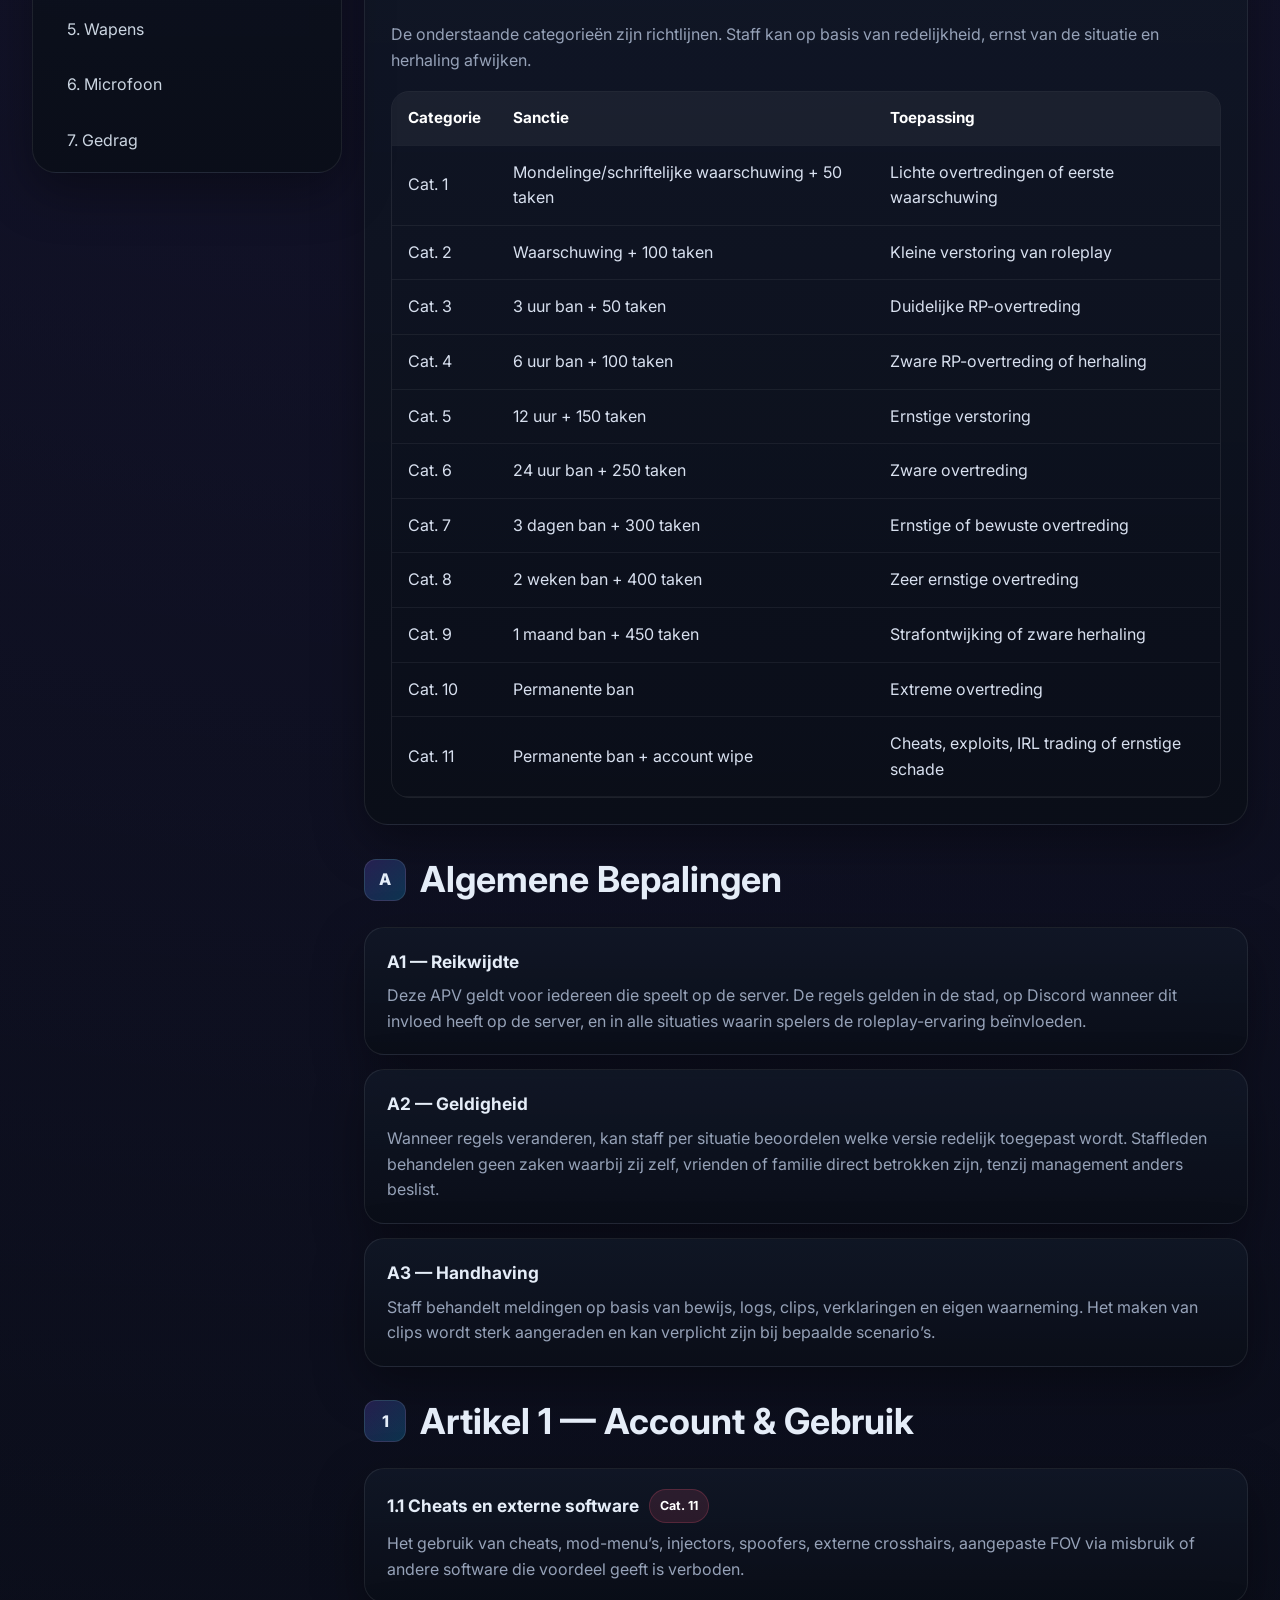
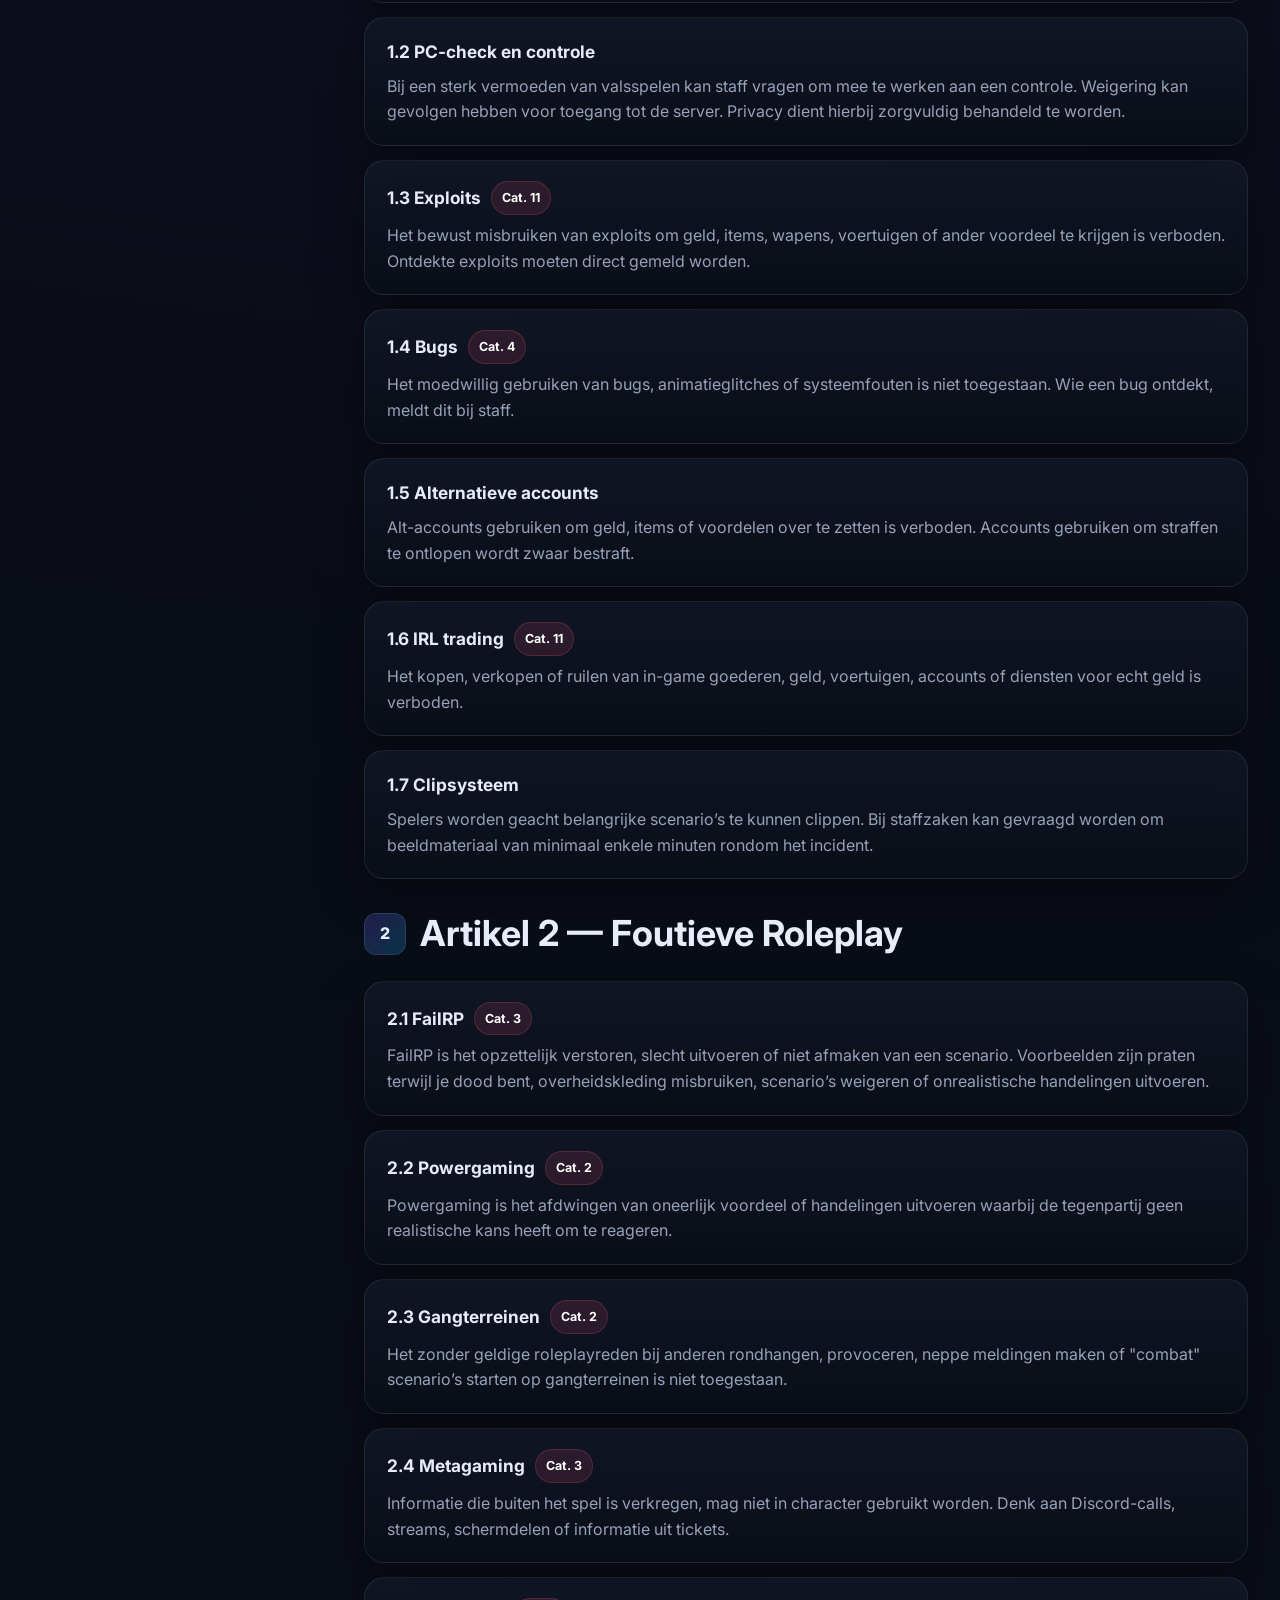
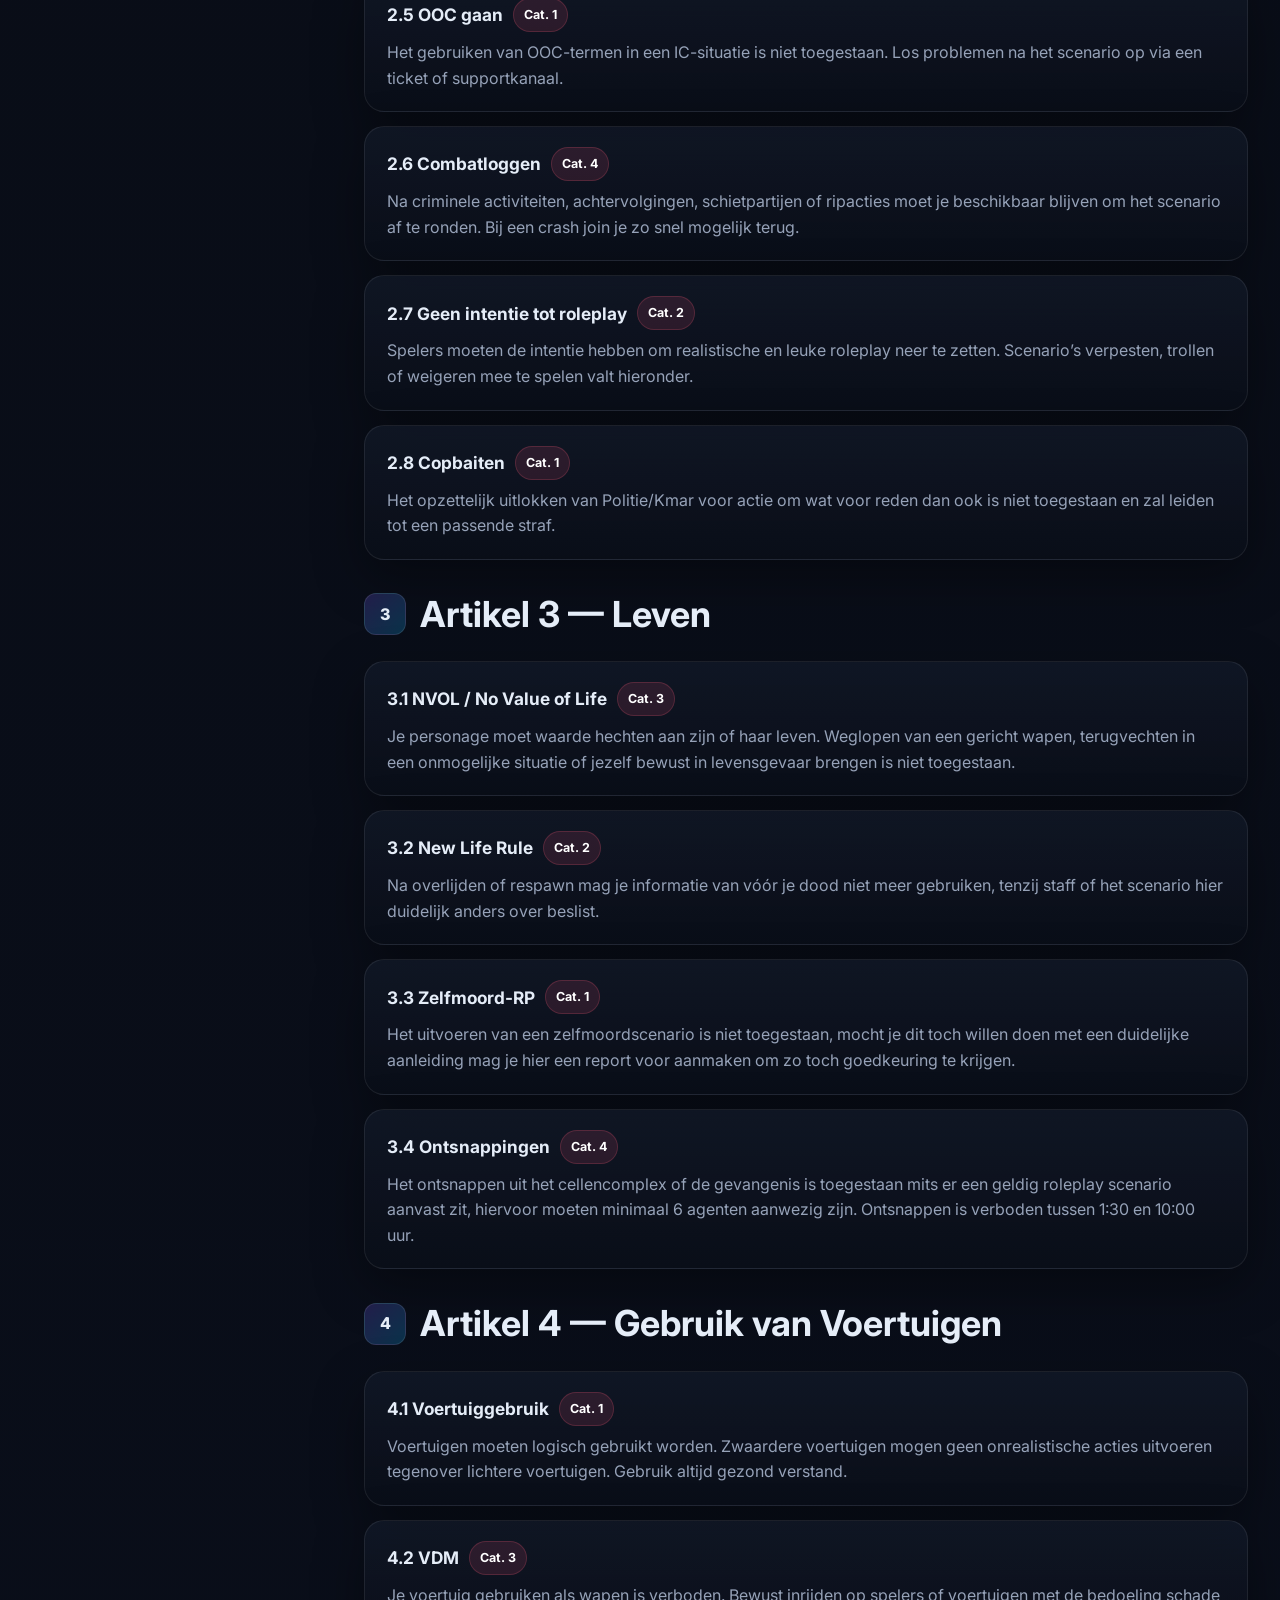
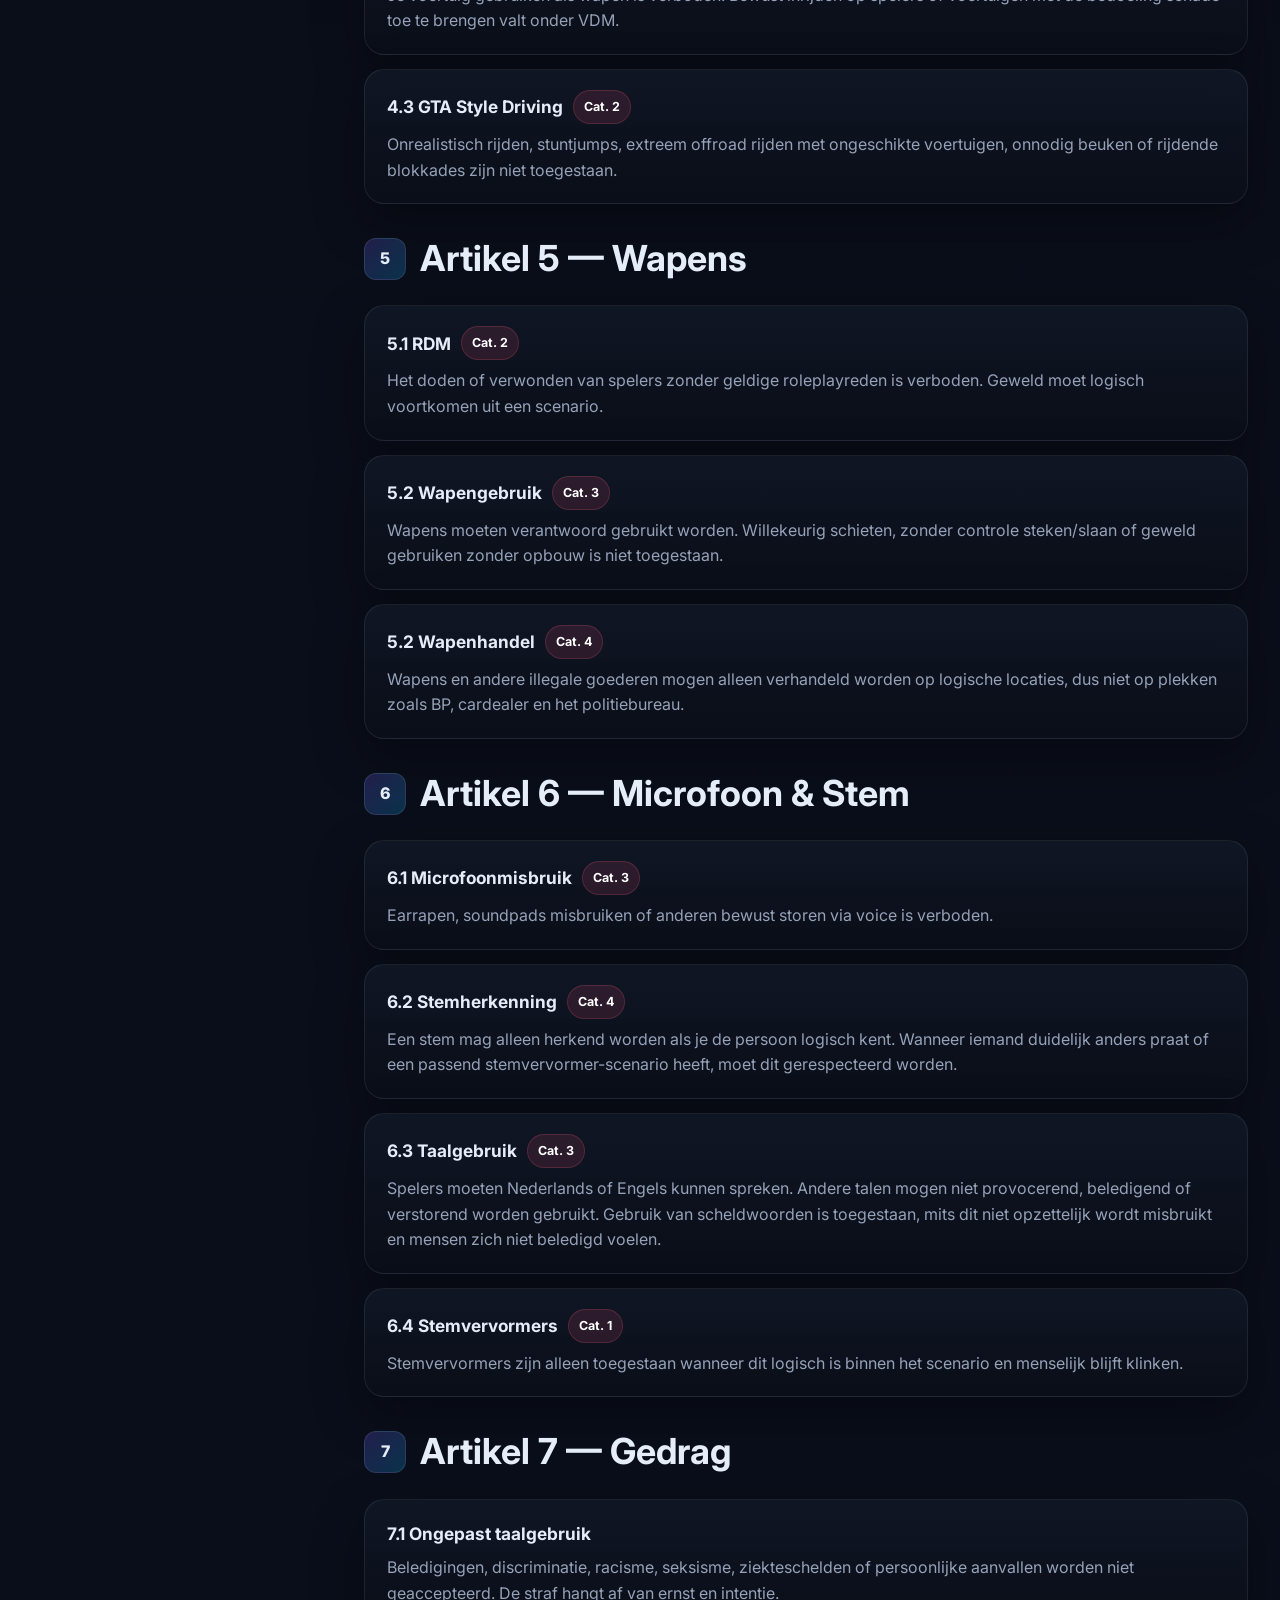
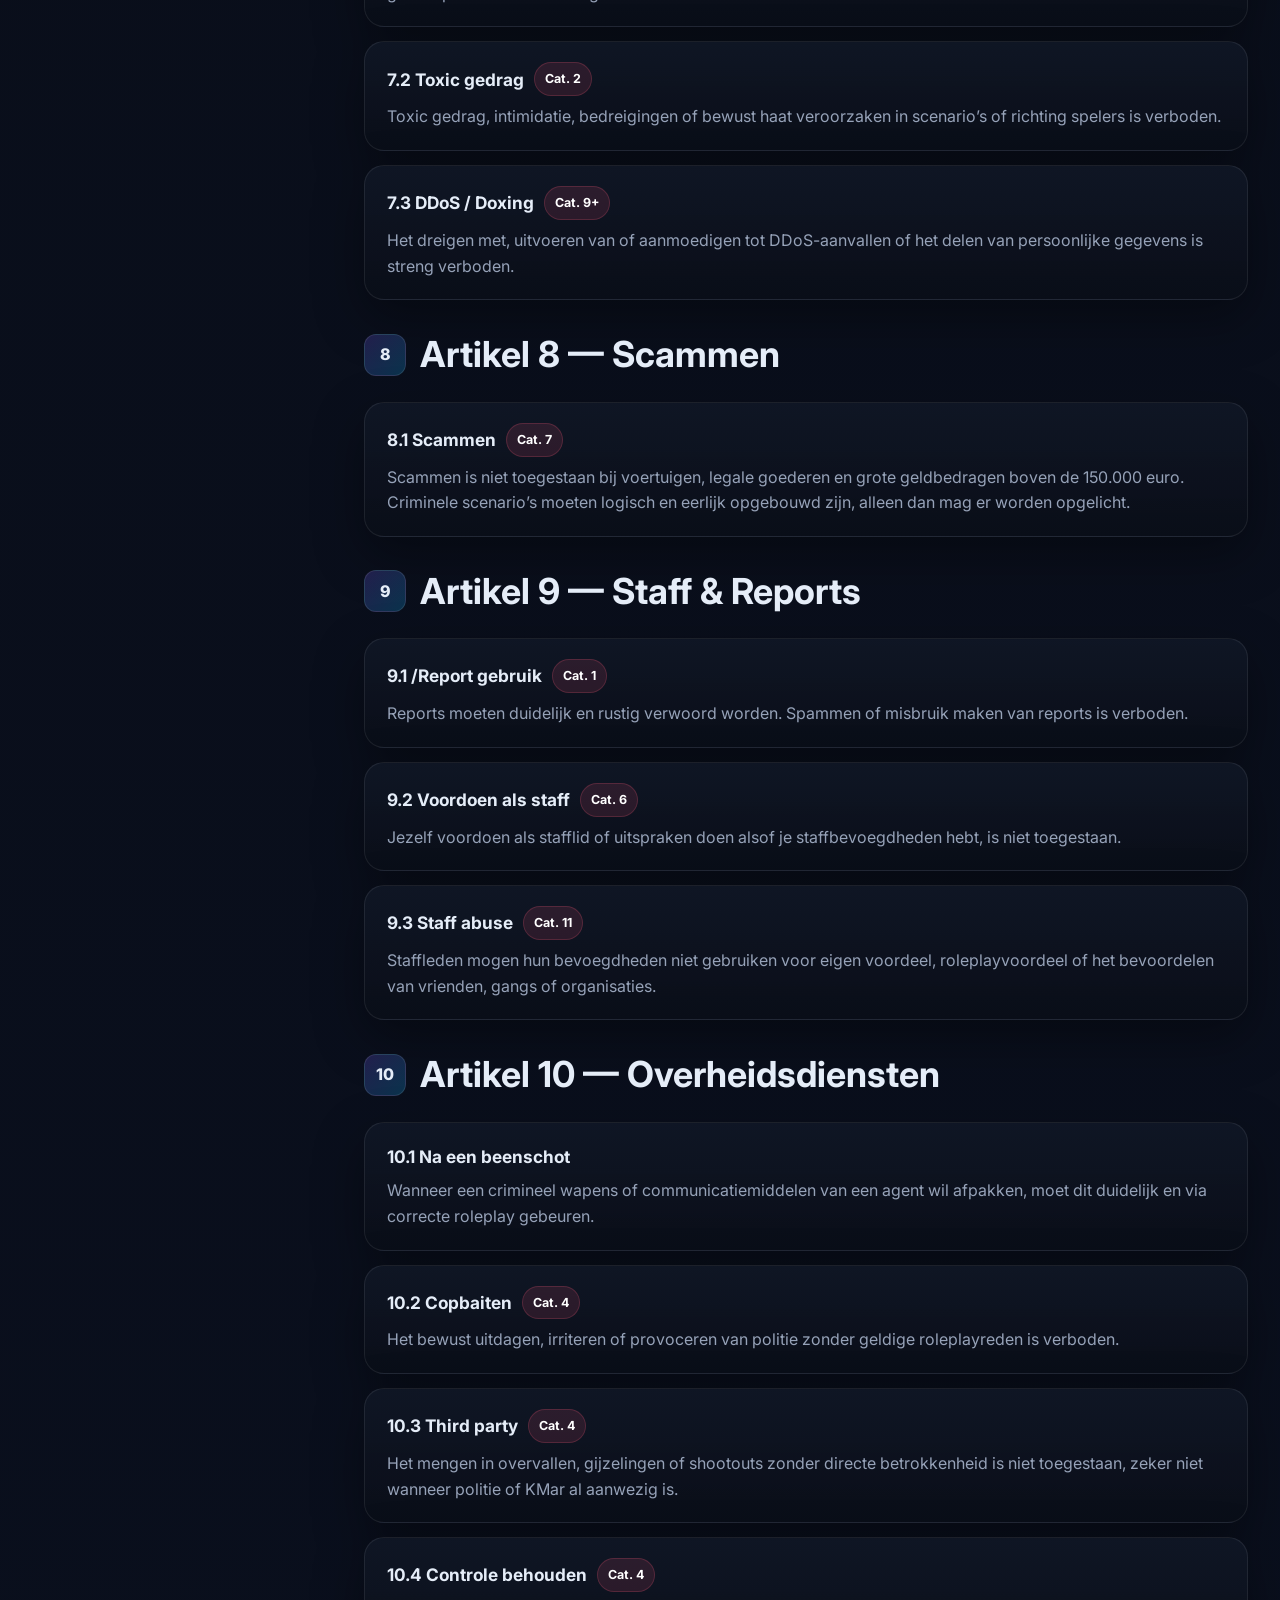
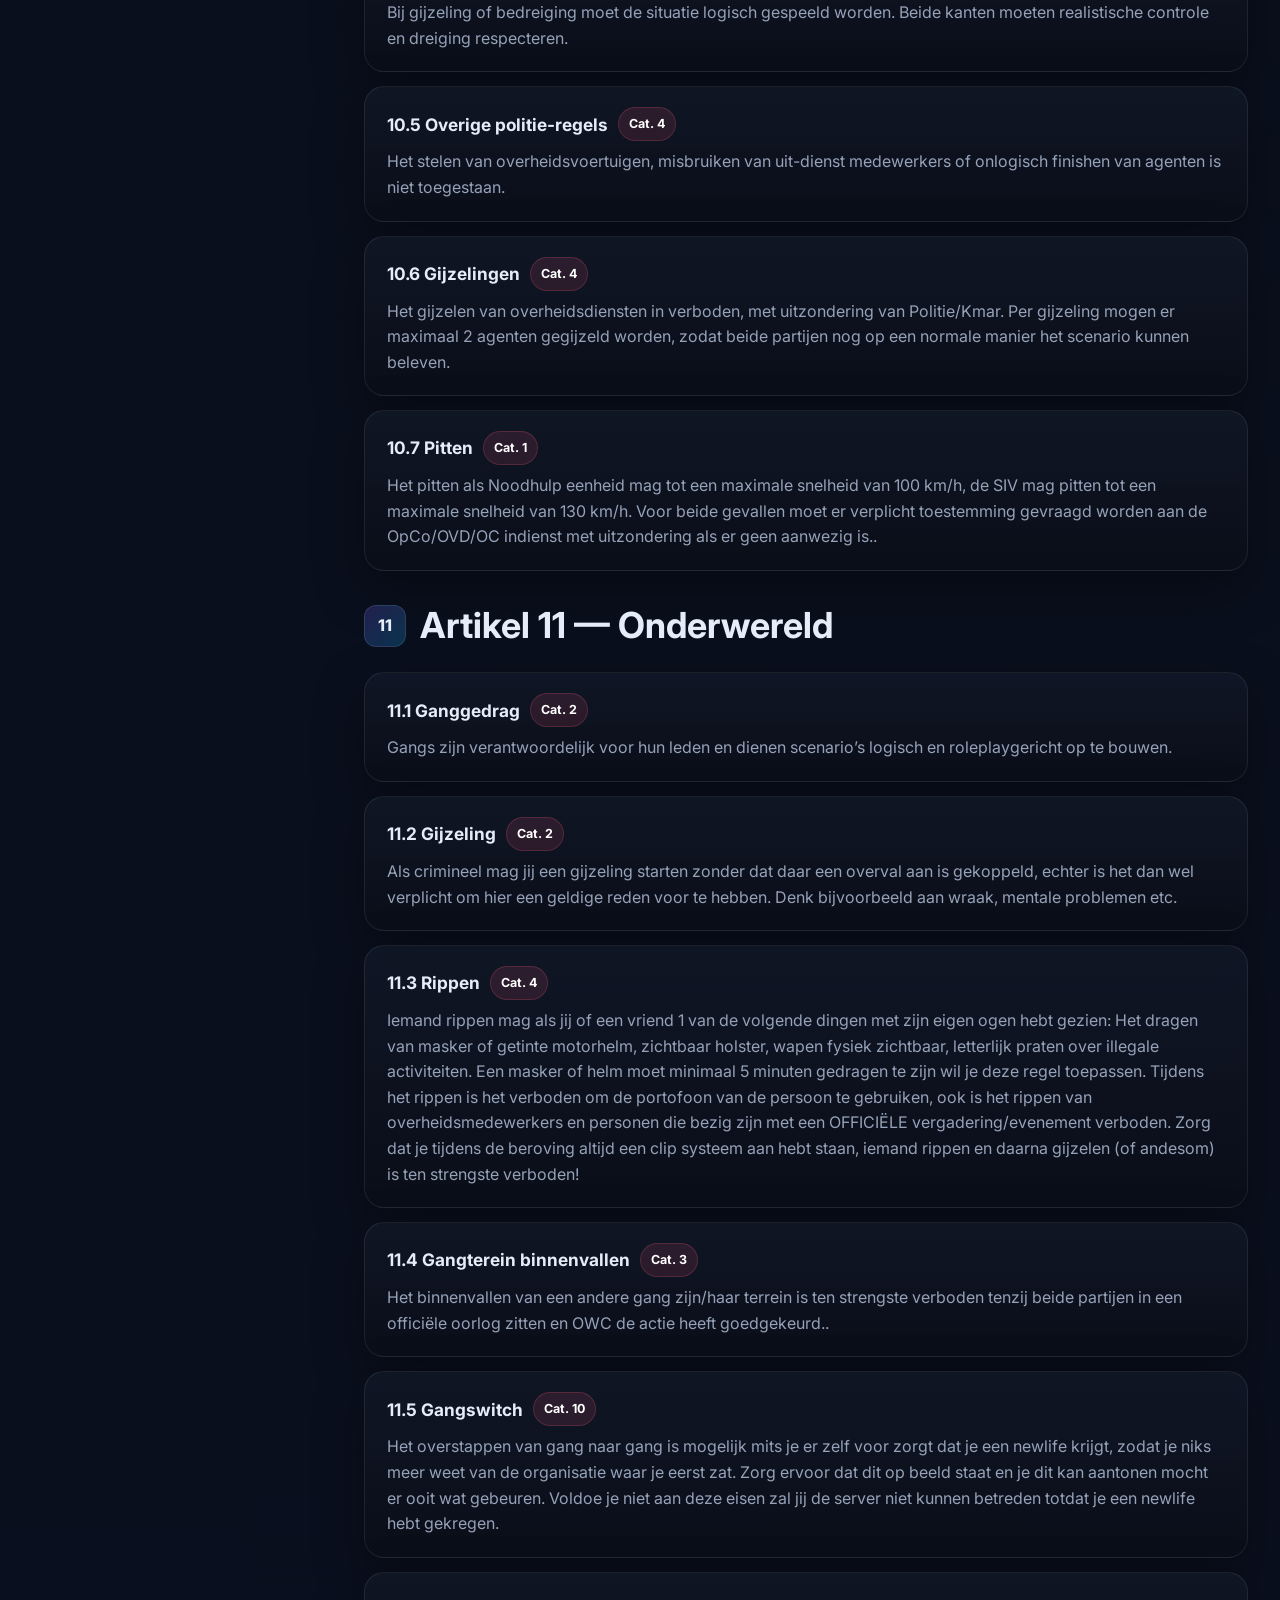
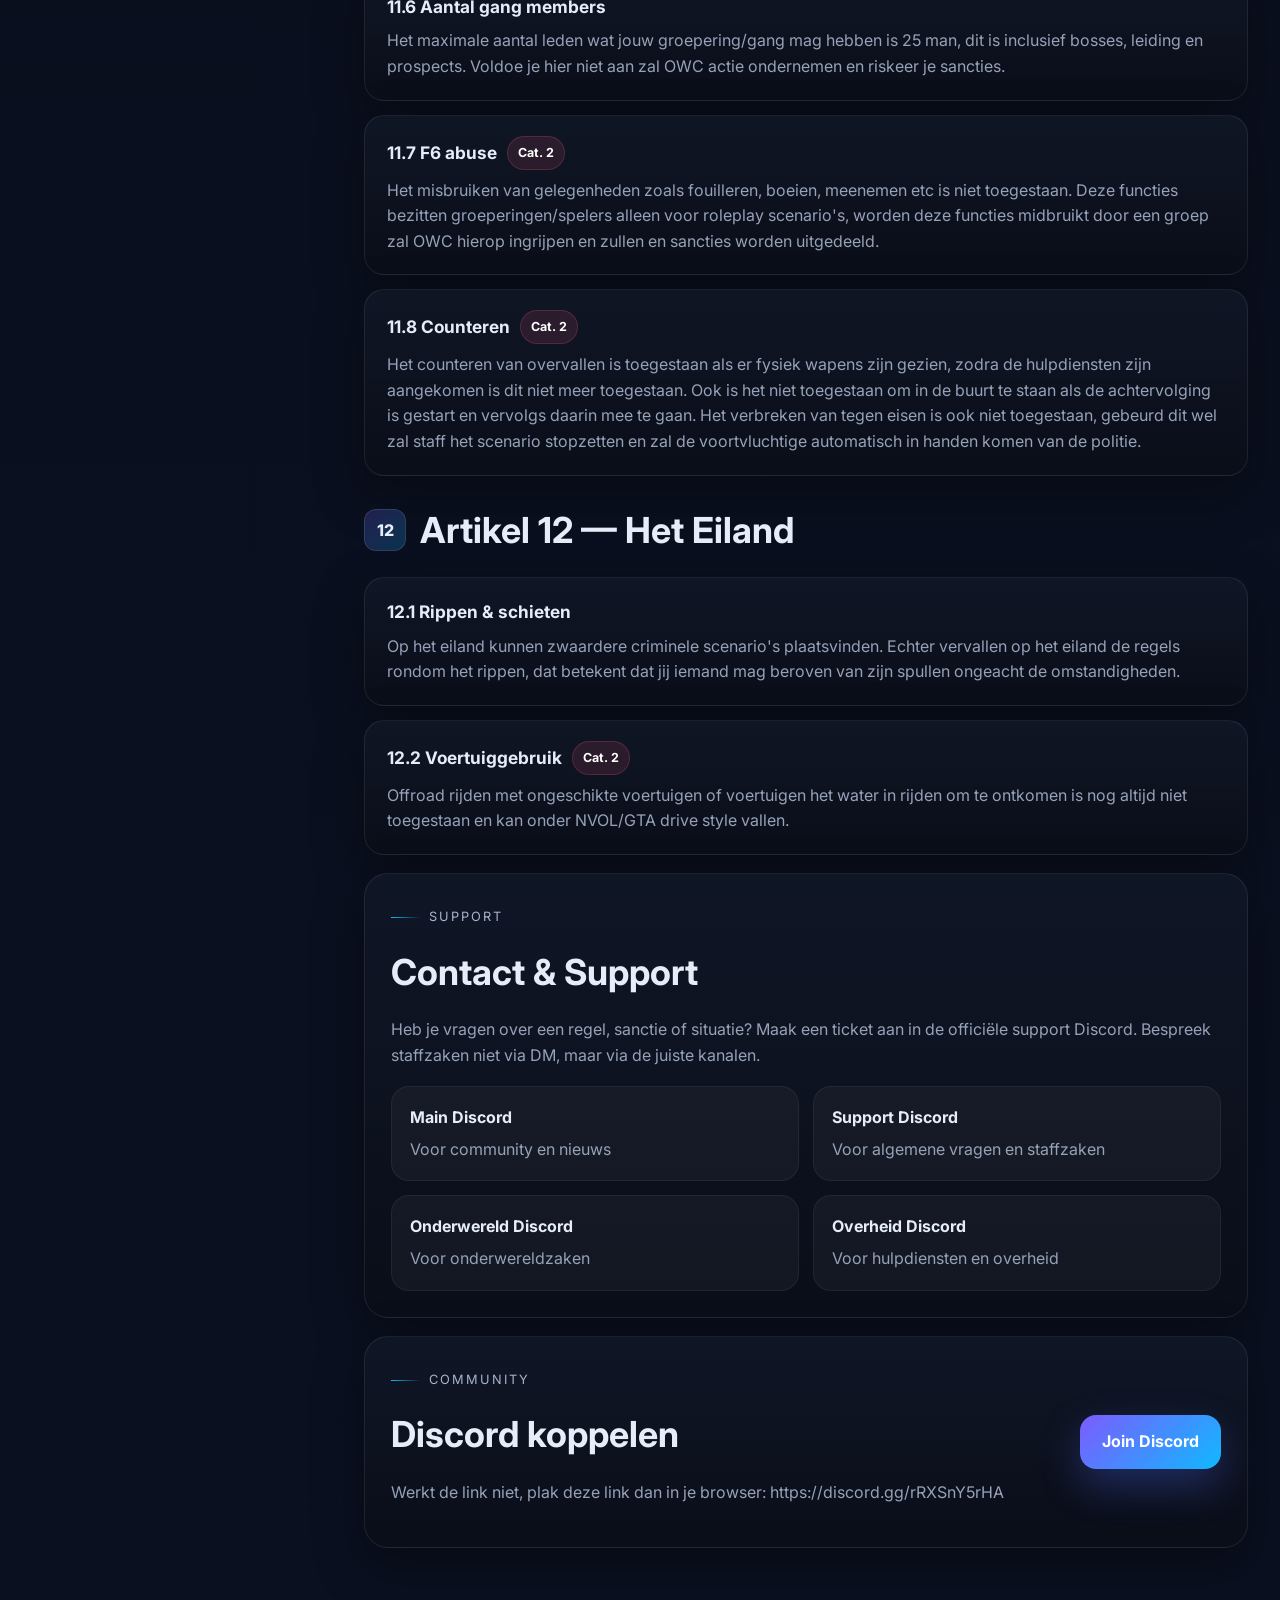
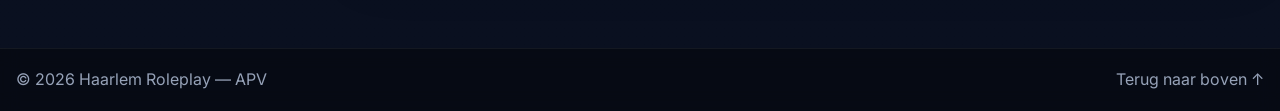
==== commit a7354969: "Update index.html" ====
--- a/index.html
+++ b/index.html
@@ -20,7 +20,9 @@
   <header class="site-header" id="top">
     <div class="container nav-wrap">
       <a class="brand" href="#top">
-        <span class="brand-mark">HL</span>
+        <span class="brand-mark">
+        <img src="logo.png" alt="Haarlem Roleplay logo">
+        </span>
         <span class="brand-text">
           <strong>Haarlem Roleplay</strong>
           <small>Officiële website</small>
@@ -77,7 +79,7 @@
             </div>
           </div>
           <div class="hero-card hero-card-side">
-            <span class="update-pill">Laatste versie • 8-6-2026</span>
+            <span class="update-pill">Laatste versie • 9-6-2026</span>
             <p>Geschikt voor burgers, overheid, onderwereld & staff.</p>
           </div>
         </div>
@@ -255,7 +257,8 @@
             <article class="rule-card"><h3>10.4 Controle behouden <span class="chip">Cat. 4</span></h3><p>Bij gijzeling of bedreiging moet de situatie logisch gespeeld worden. Beide kanten moeten realistische controle en dreiging respecteren.</p></article>
             <article class="rule-card"><h3>10.5 Overige politie-regels <span class="chip">Cat. 4</span></h3><p>Het stelen van overheidsvoertuigen, misbruiken van uit-dienst medewerkers of onlogisch finishen van agenten is niet toegestaan.</p></article>
             <article class="rule-card"><h3>10.6 Gijzelingen <span class="chip">Cat. 4</span></h3><p>Het gijzelen van overheidsdiensten in verboden, met uitzondering van Politie/Kmar. Per gijzeling mogen er maximaal 2 agenten gegijzeld worden, zodat beide partijen nog op een normale manier het scenario kunnen beleven.</p></article>
-   
+            <article class="rule-card"><h3>10.7 Pitten <span class="chip">Cat. 1</span></h3><p>Het pitten als Noodhulp eenheid mag tot een maximale snelheid van 100 km/h, de SIV mag pitten tot een maximale snelheid van 130 km/h. Voor beide gevallen moet er verplicht toestemming gevraagd worden aan de OpCo/OVD/OC indienst met uitzondering als er geen aanwezig is..</p></article>
+
           </section>
 
           <section class="rules-section" id="onderwereld">
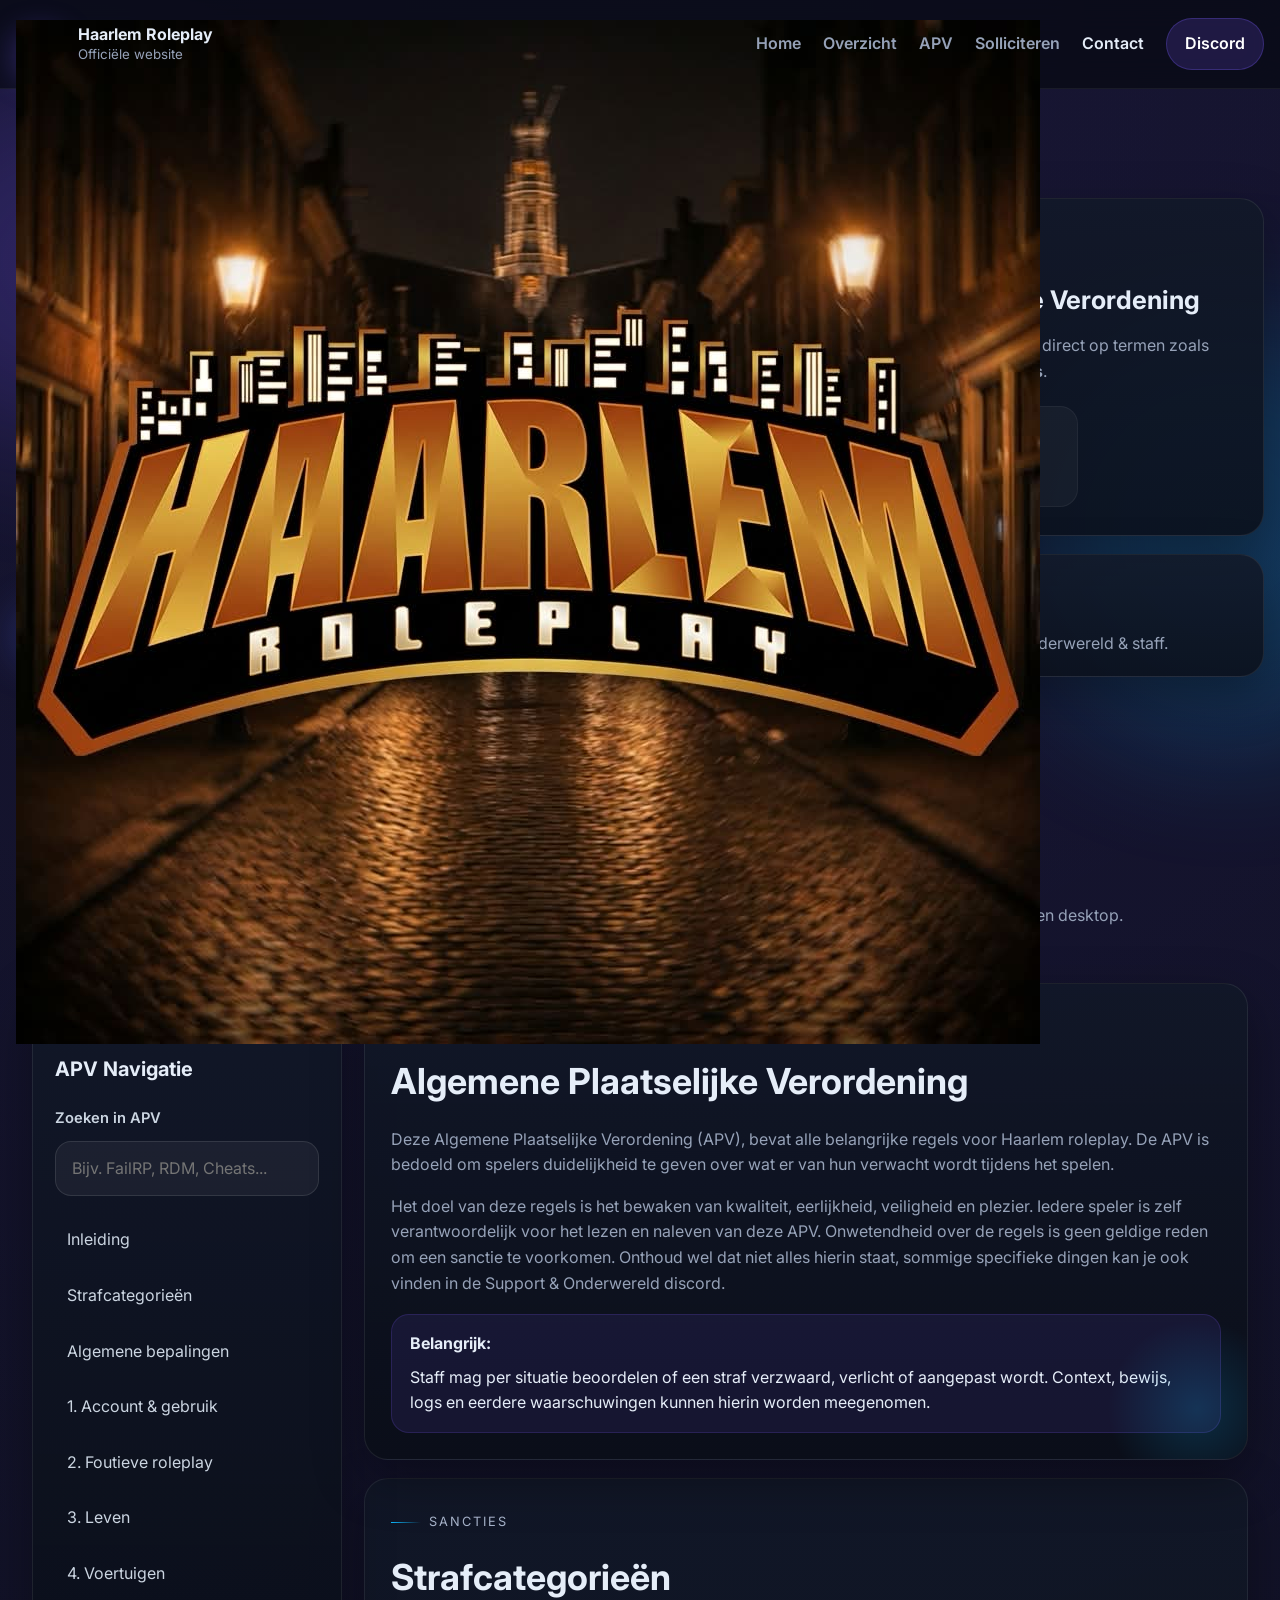
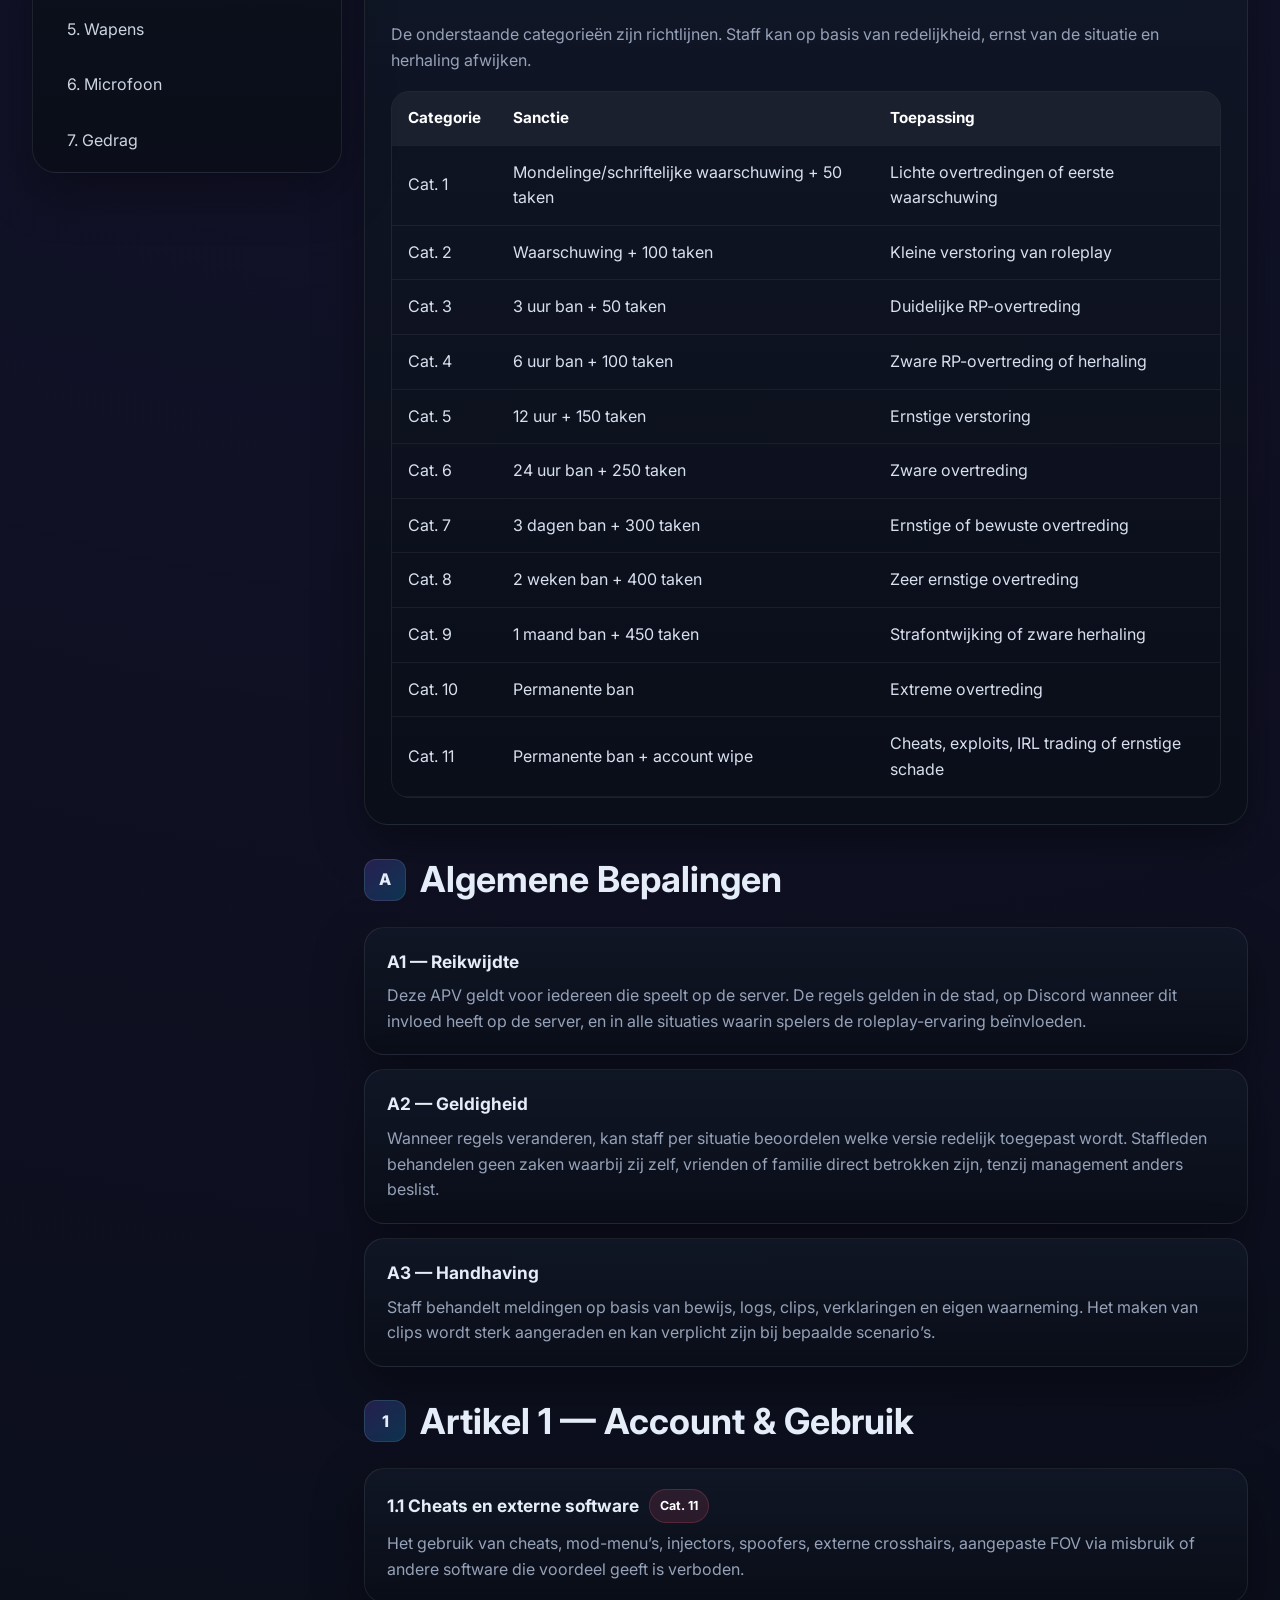
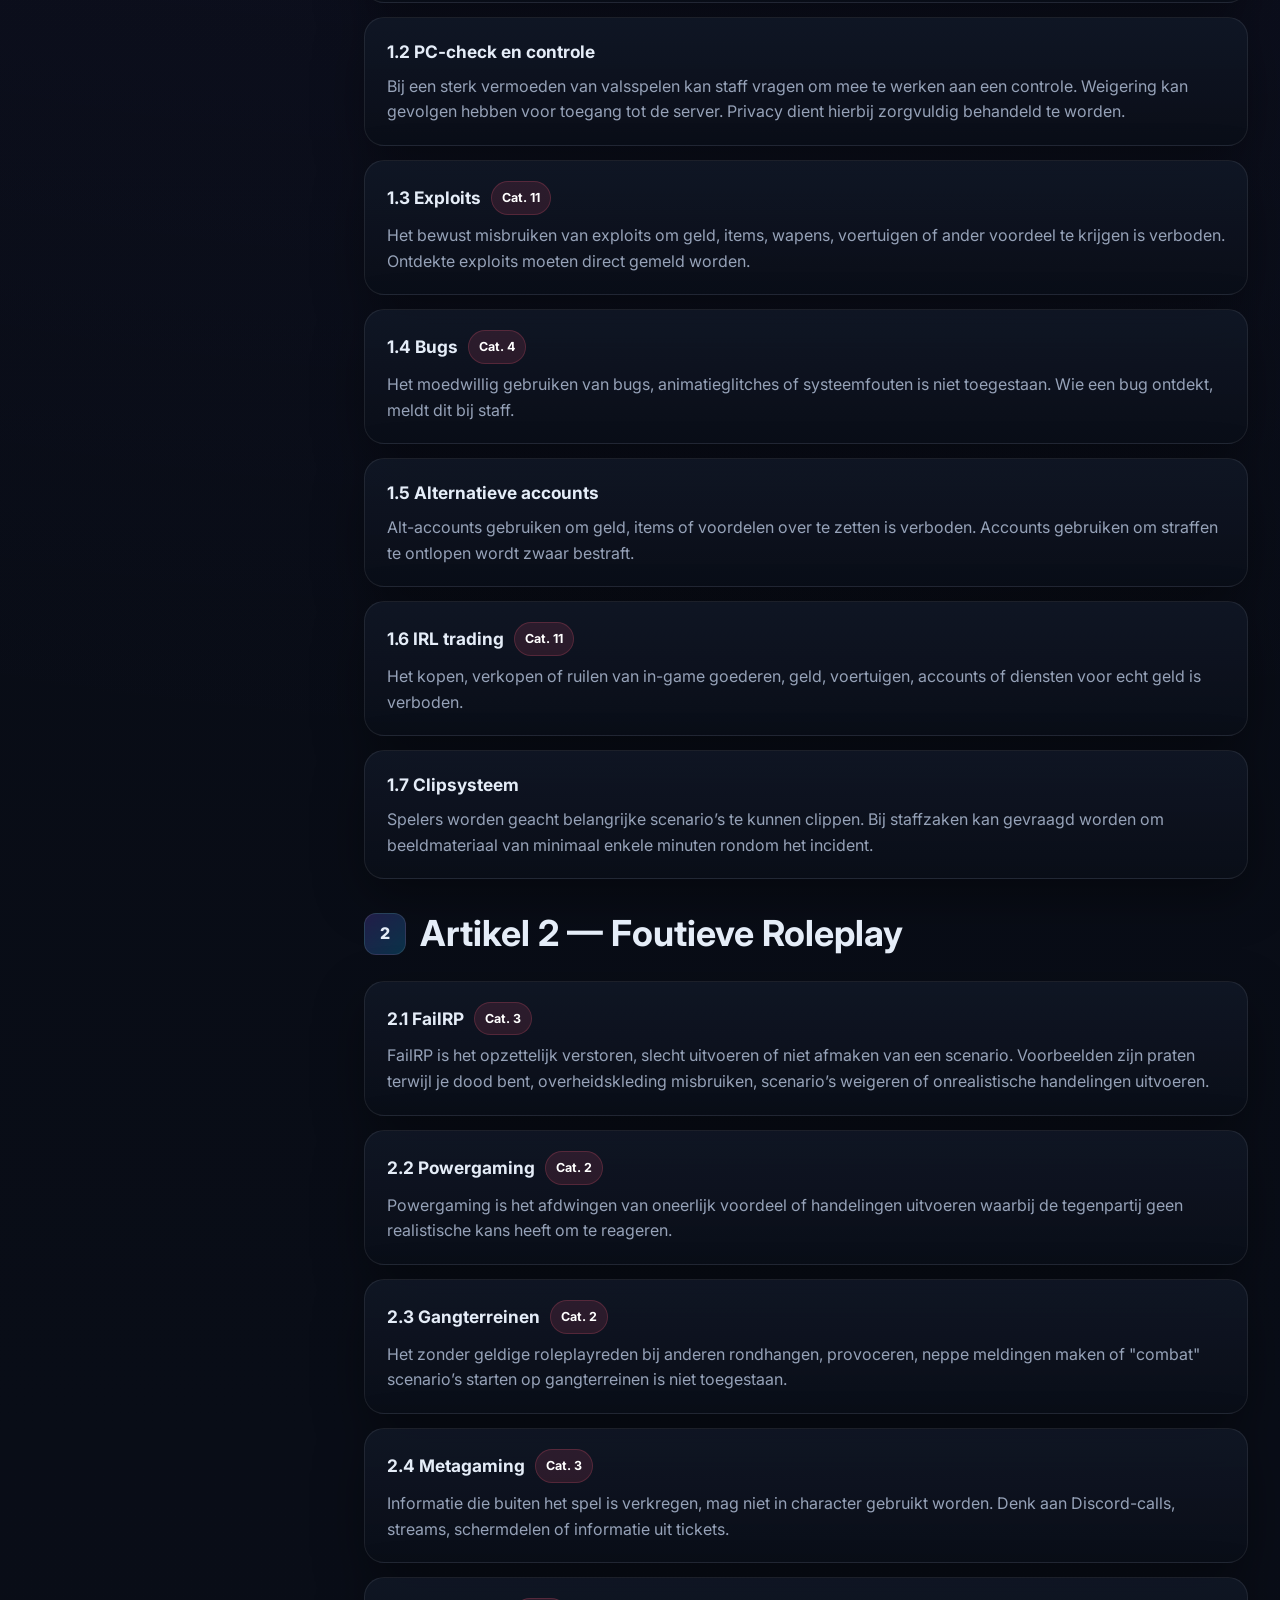
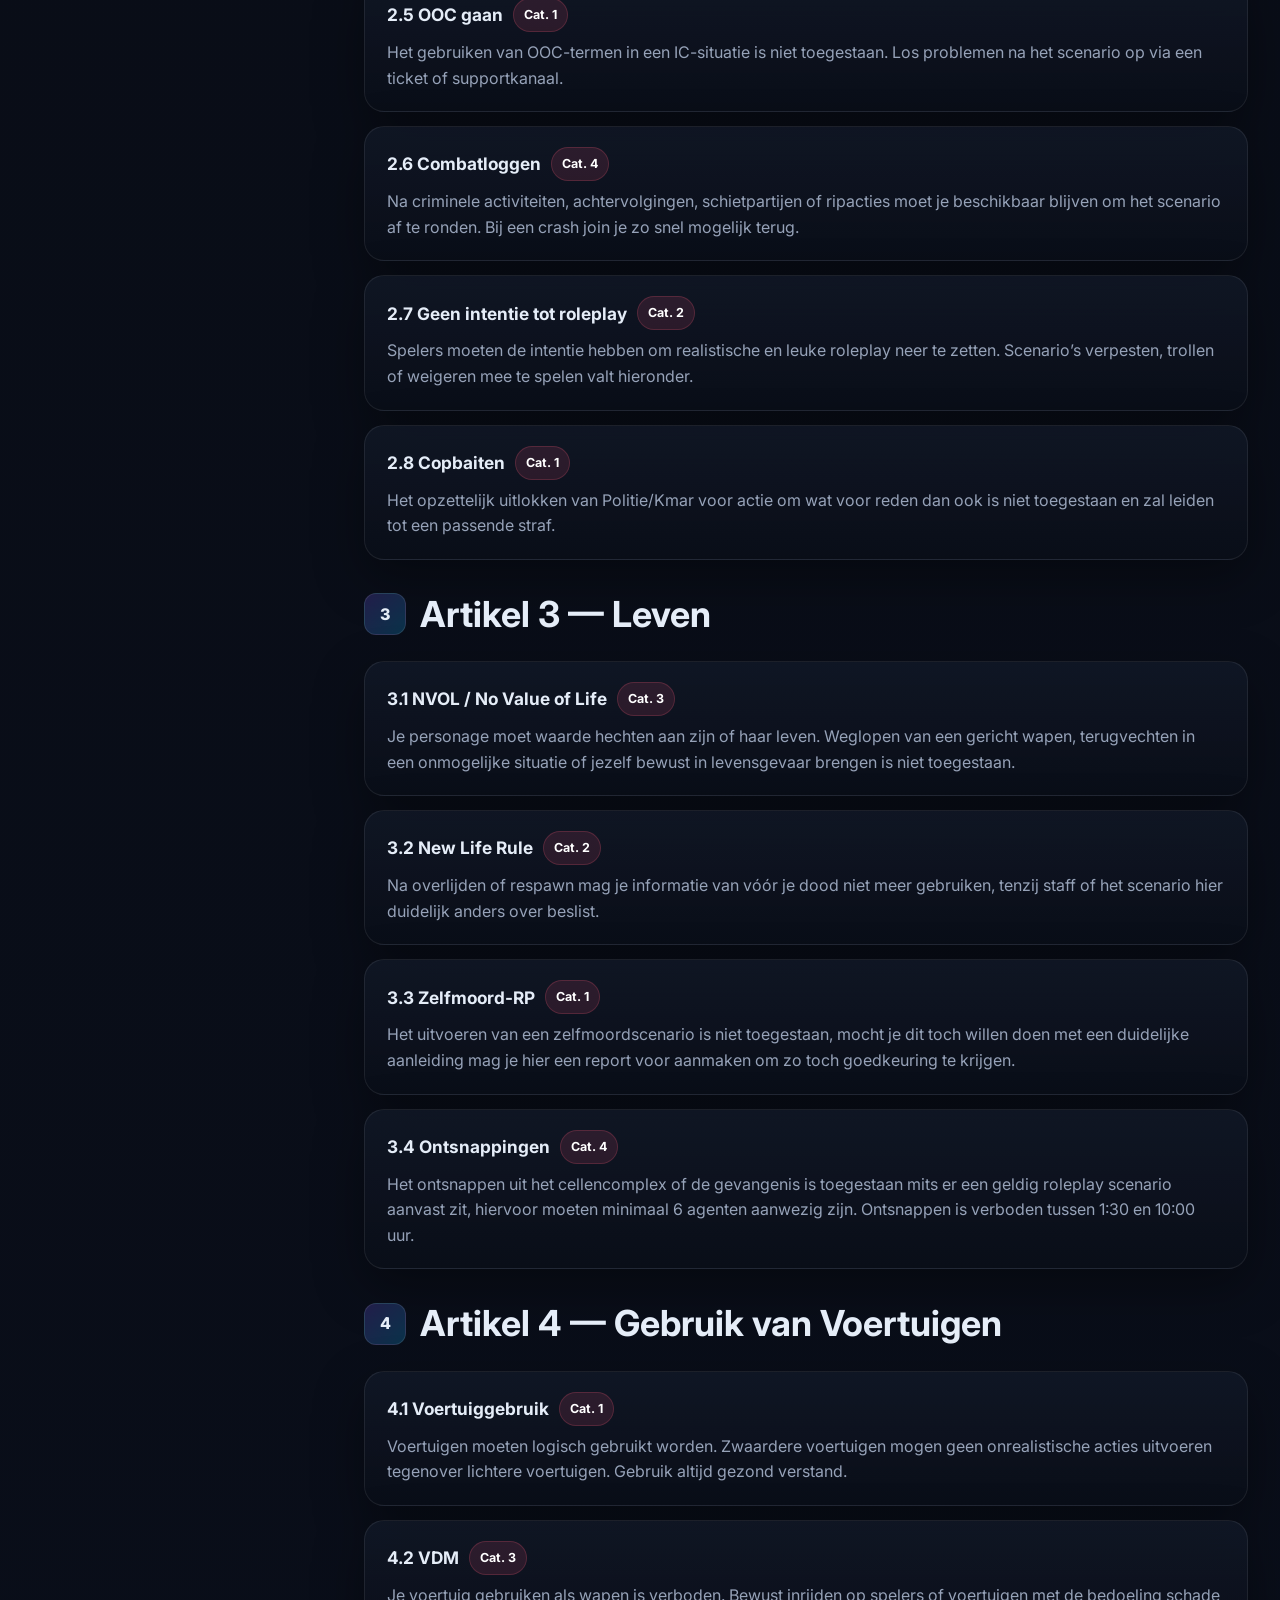
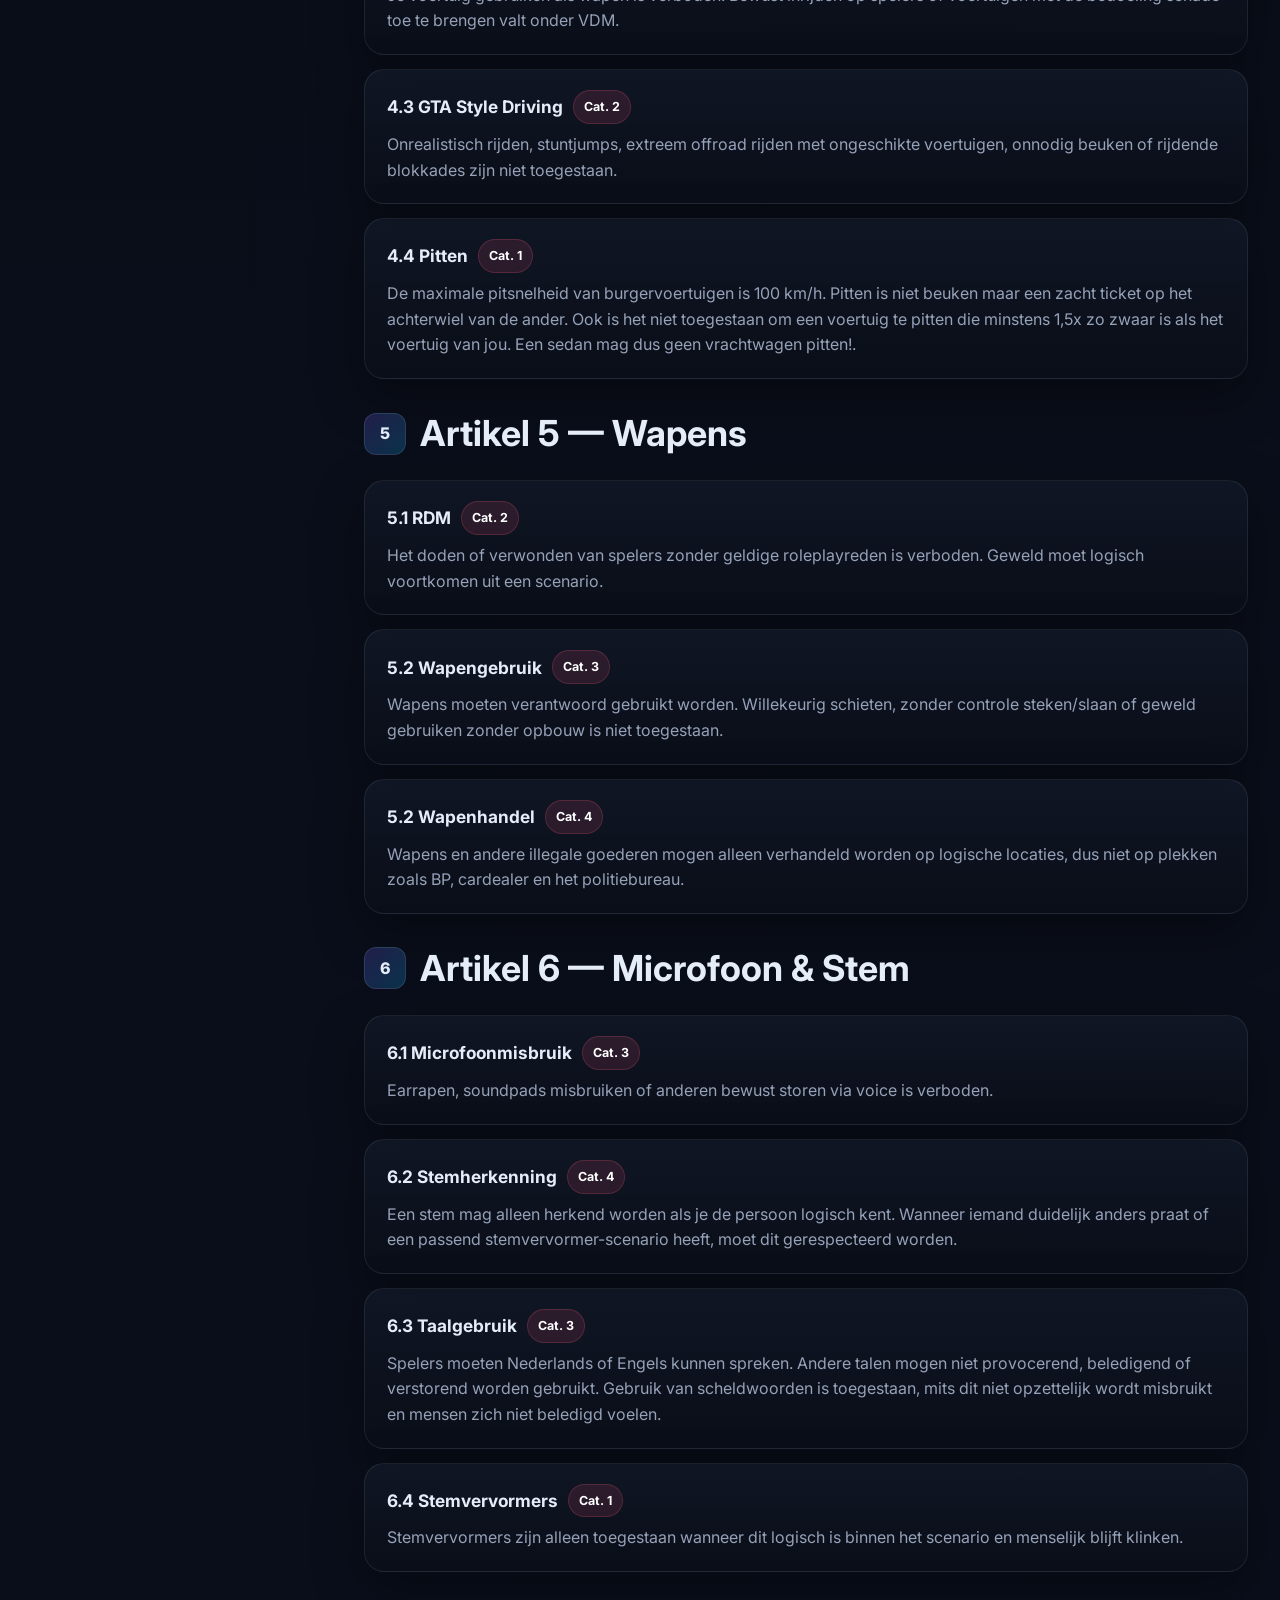
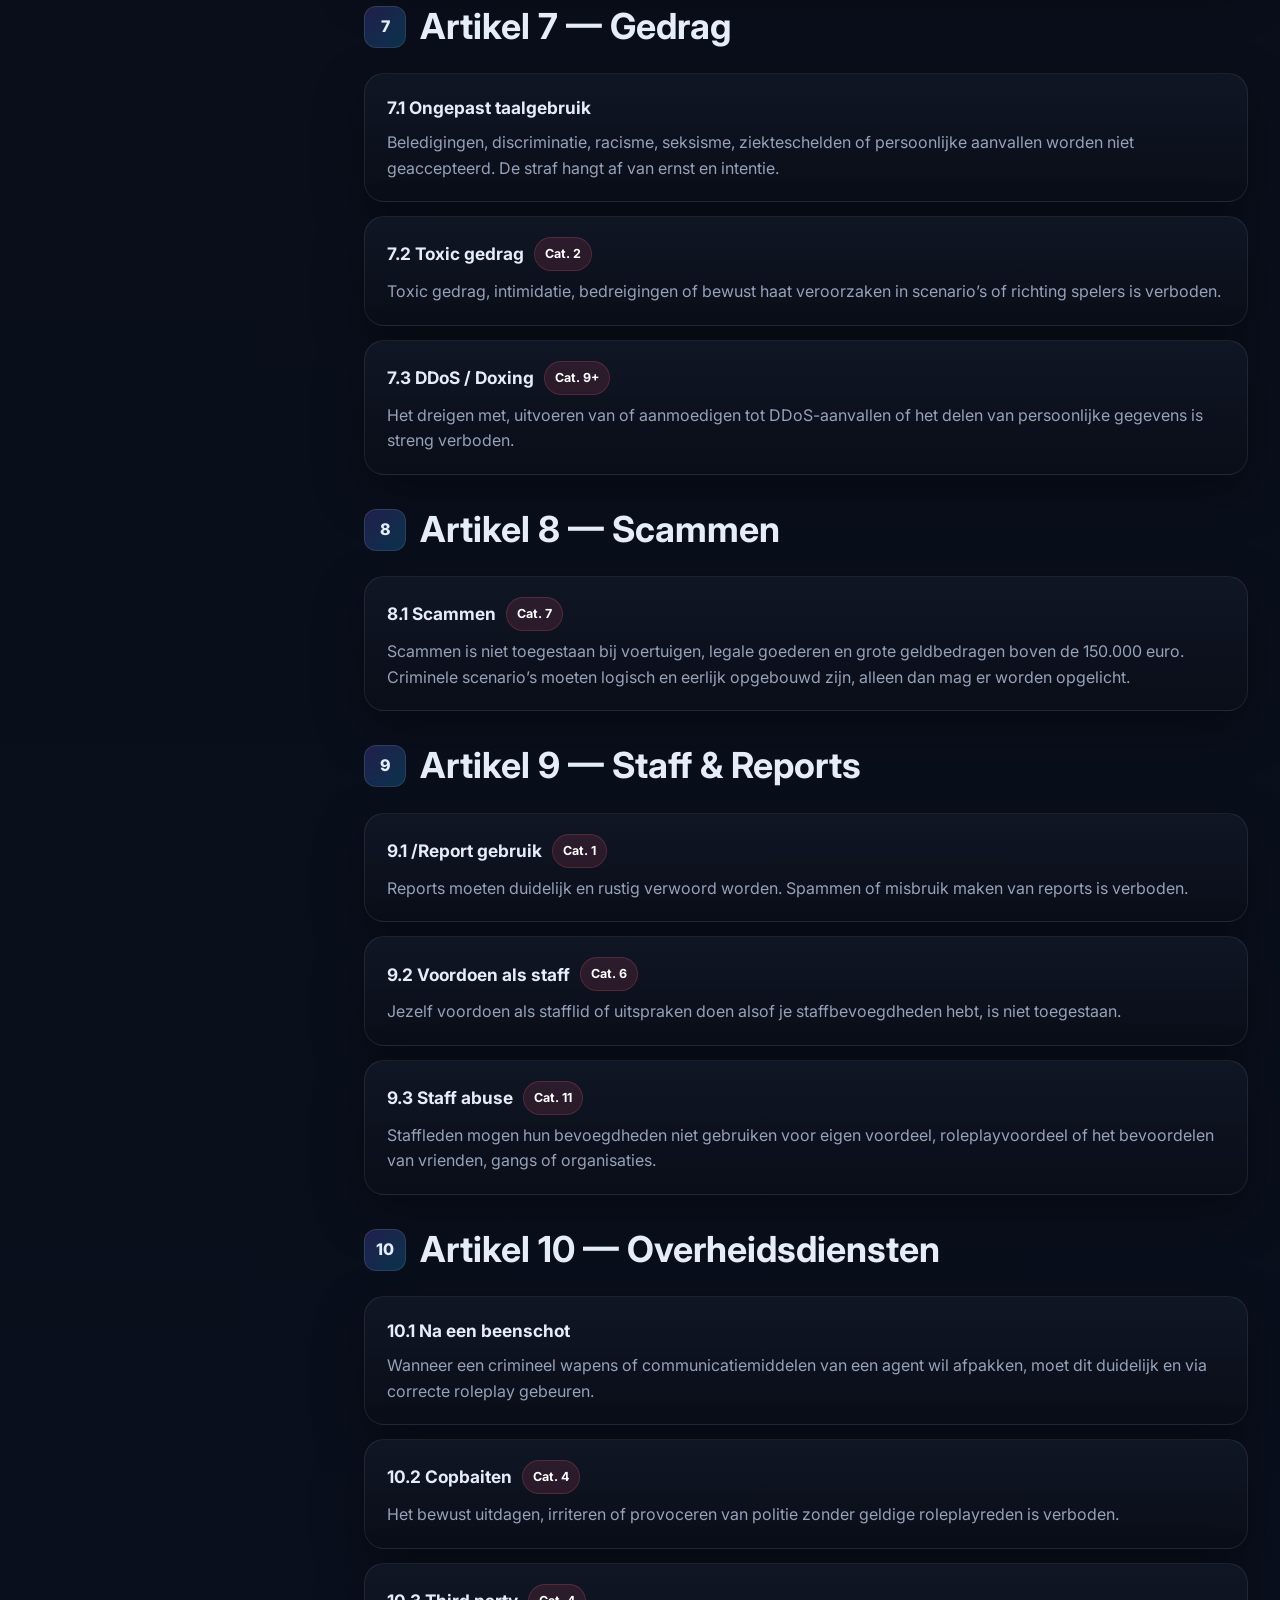
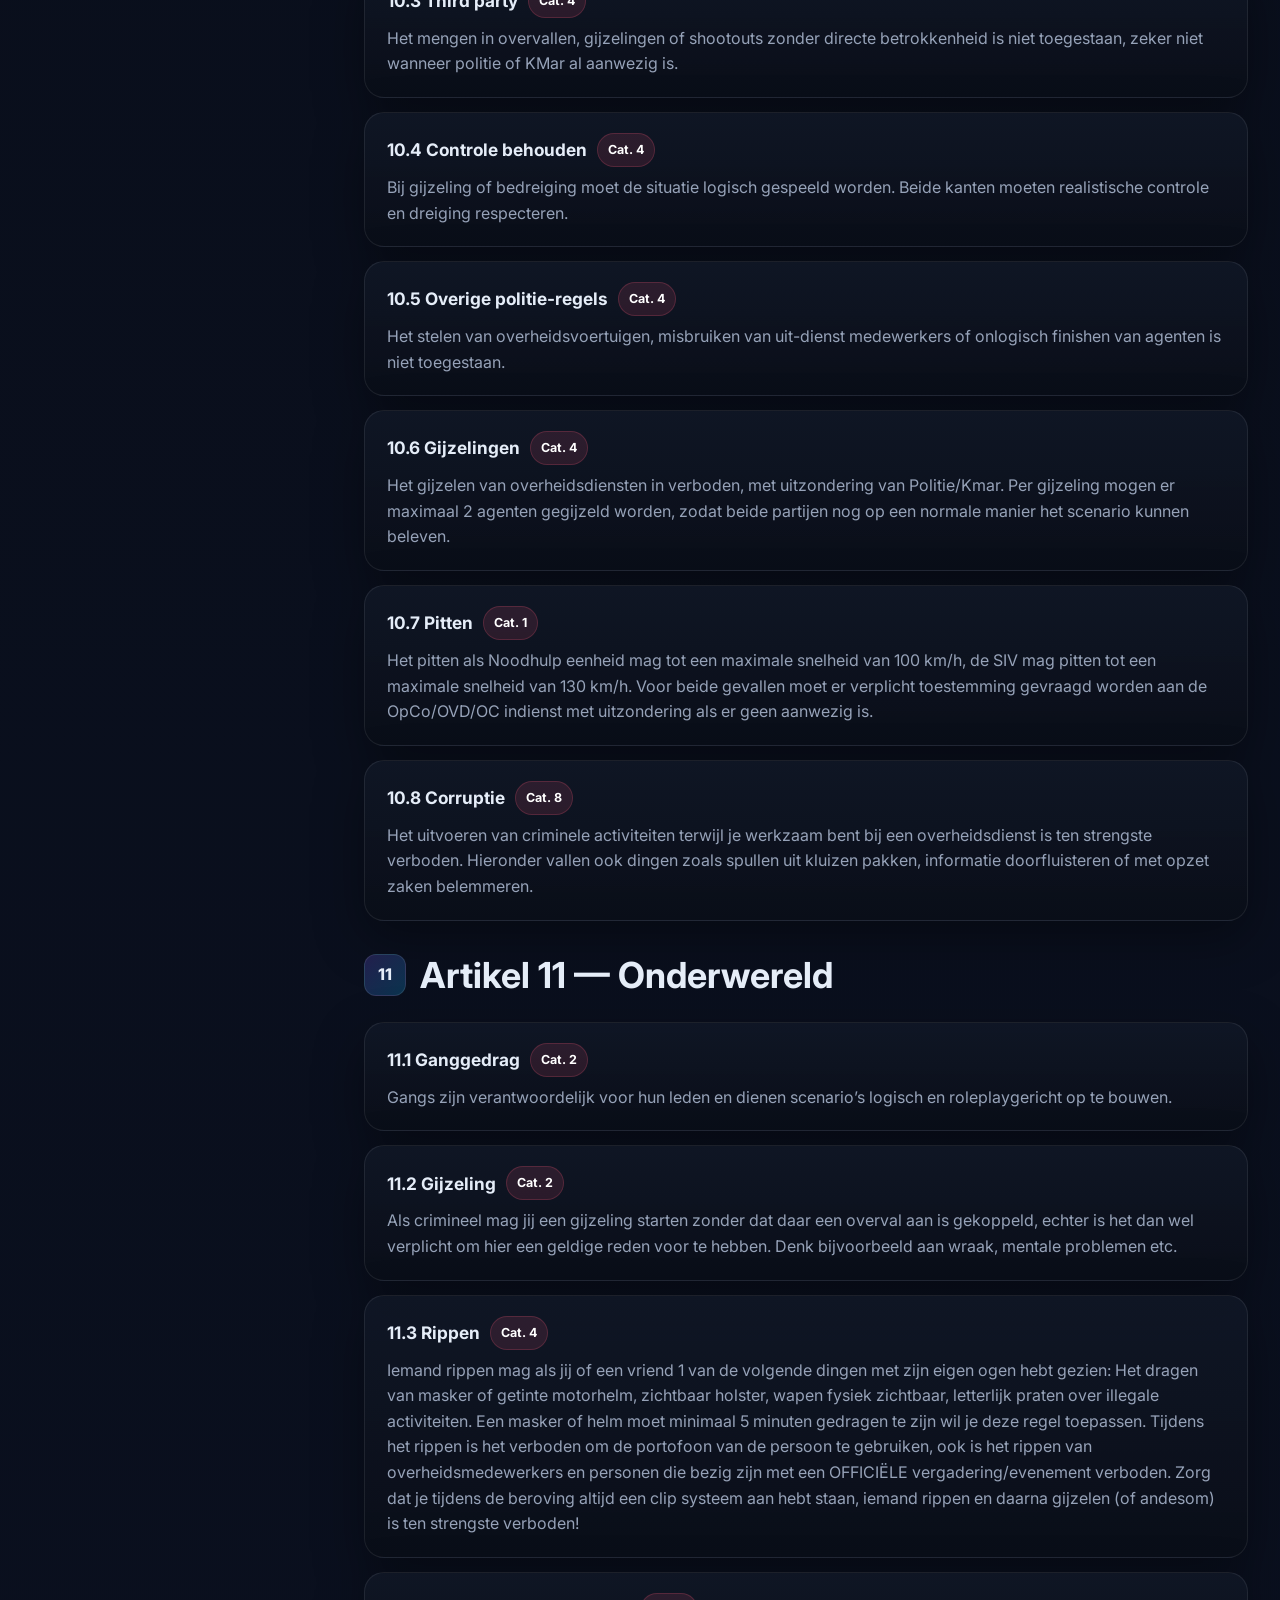
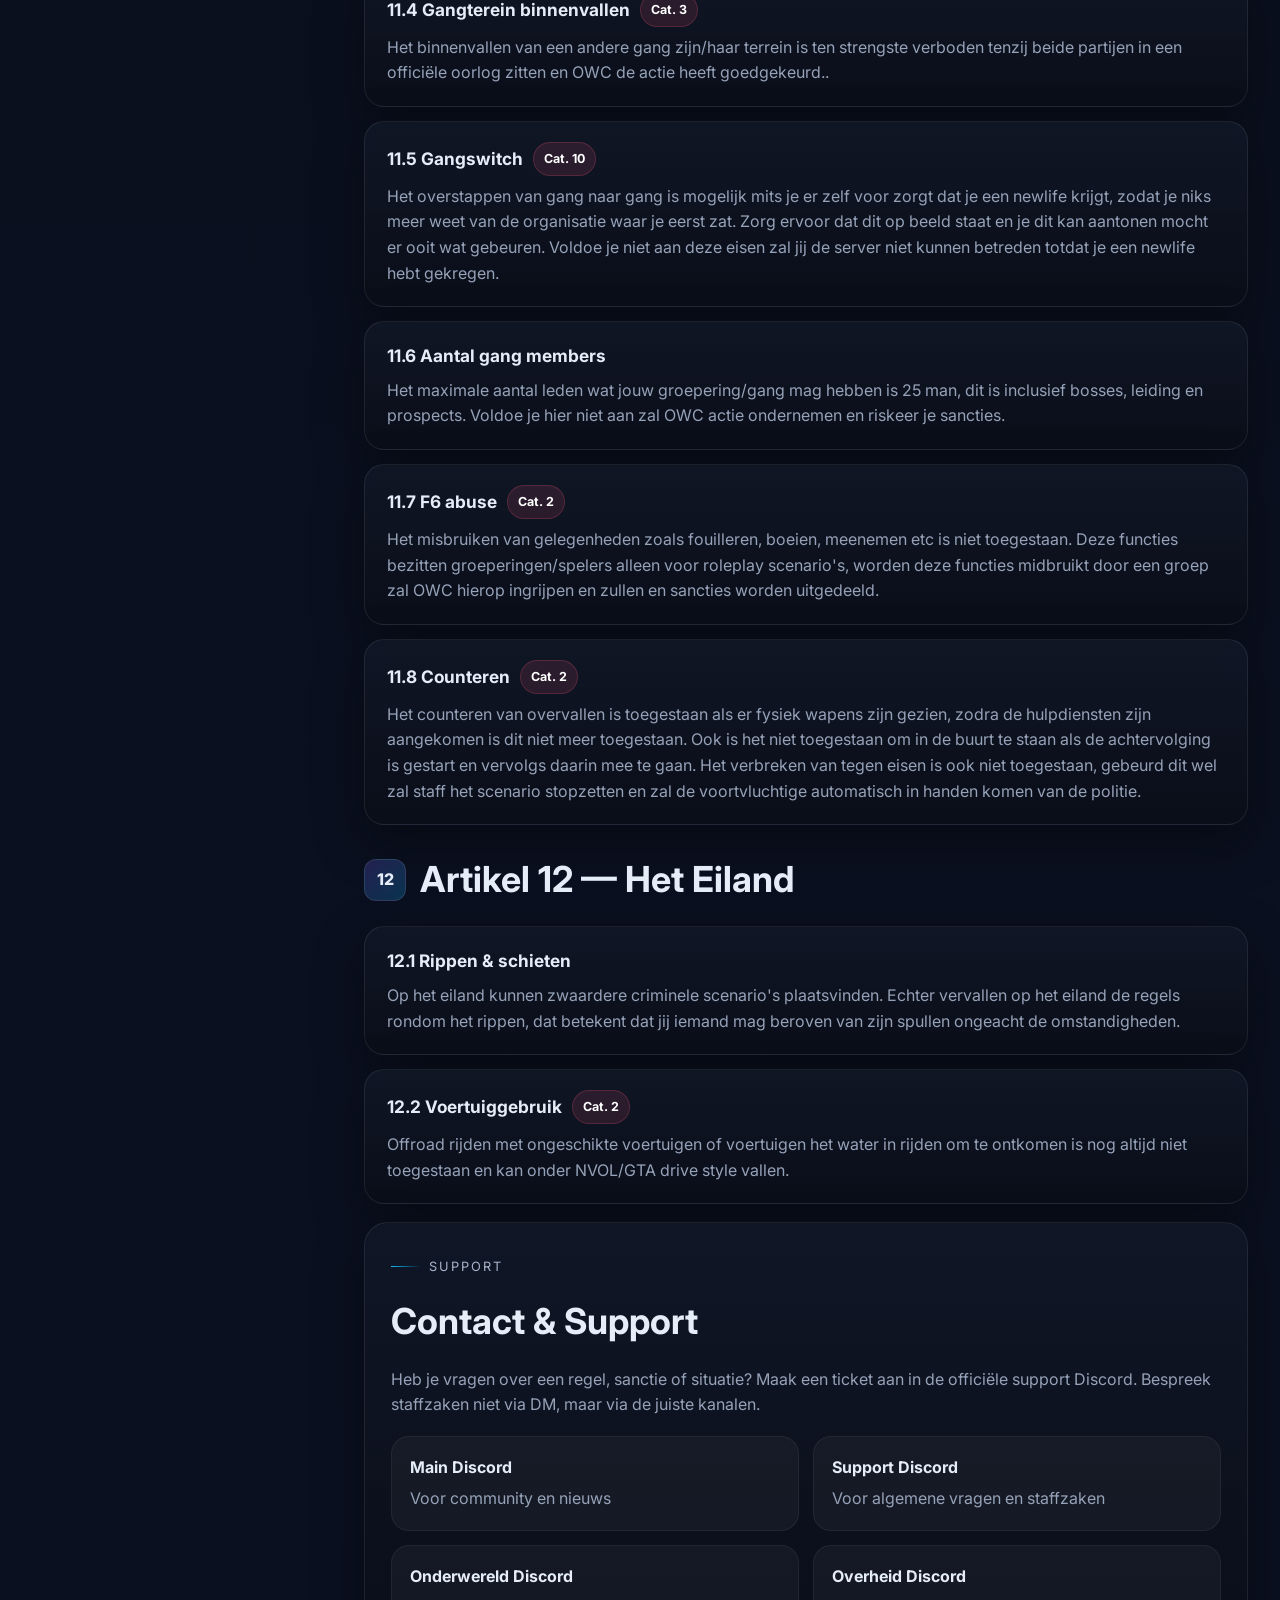
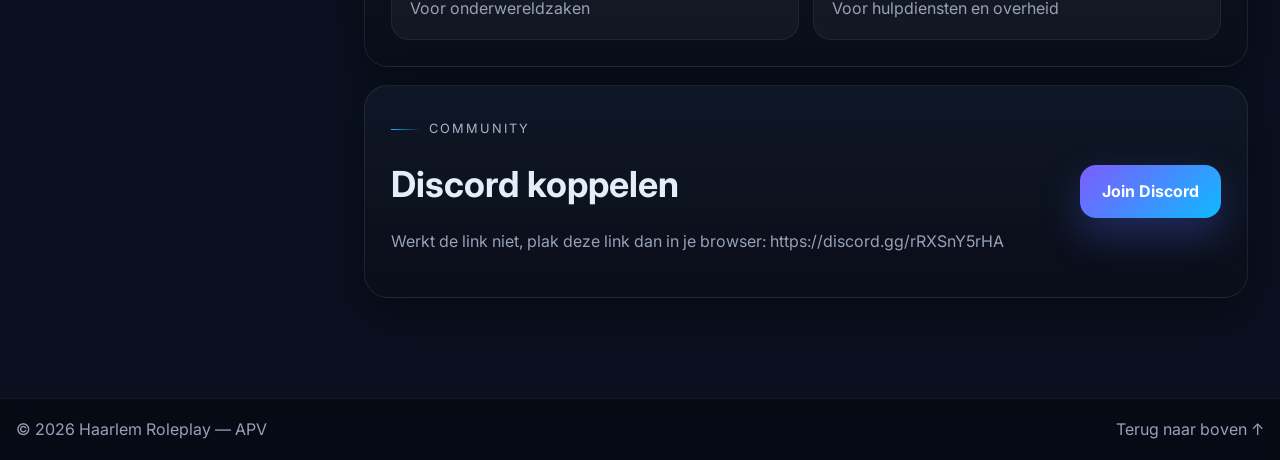
==== commit 4af8e5ae: "Update index.html" ====
--- a/index.html
+++ b/index.html
@@ -213,6 +213,7 @@
             <article class="rule-card"><h3>4.1 Voertuiggebruik <span class="chip">Cat. 1</span></h3><p>Voertuigen moeten logisch gebruikt worden. Zwaardere voertuigen mogen geen onrealistische acties uitvoeren tegenover lichtere voertuigen. Gebruik altijd gezond verstand.</p></article>
             <article class="rule-card"><h3>4.2 VDM <span class="chip">Cat. 3</span></h3><p>Je voertuig gebruiken als wapen is verboden. Bewust inrijden op spelers of voertuigen met de bedoeling schade toe te brengen valt onder VDM.</p></article>
             <article class="rule-card"><h3>4.3 GTA Style Driving <span class="chip">Cat. 2</span></h3><p>Onrealistisch rijden, stuntjumps, extreem offroad rijden met ongeschikte voertuigen, onnodig beuken of rijdende blokkades zijn niet toegestaan.</p></article>
+            <article class="rule-card"><h3>4.4 Pitten <span class="chip">Cat. 1</span></h3><p>De maximale pitsnelheid van burgervoertuigen is 100 km/h. Pitten is niet beuken maar een zacht ticket op het achterwiel van de ander. Ook is het niet toegestaan om een voertuig te pitten die minstens 1,5x zo zwaar is als het voertuig van jou. Een sedan mag dus geen vrachtwagen pitten!.</p></article>
           </section>
 
           <section class="rules-section" id="wapens">
@@ -257,9 +258,9 @@
             <article class="rule-card"><h3>10.4 Controle behouden <span class="chip">Cat. 4</span></h3><p>Bij gijzeling of bedreiging moet de situatie logisch gespeeld worden. Beide kanten moeten realistische controle en dreiging respecteren.</p></article>
             <article class="rule-card"><h3>10.5 Overige politie-regels <span class="chip">Cat. 4</span></h3><p>Het stelen van overheidsvoertuigen, misbruiken van uit-dienst medewerkers of onlogisch finishen van agenten is niet toegestaan.</p></article>
             <article class="rule-card"><h3>10.6 Gijzelingen <span class="chip">Cat. 4</span></h3><p>Het gijzelen van overheidsdiensten in verboden, met uitzondering van Politie/Kmar. Per gijzeling mogen er maximaal 2 agenten gegijzeld worden, zodat beide partijen nog op een normale manier het scenario kunnen beleven.</p></article>
-            <article class="rule-card"><h3>10.7 Pitten <span class="chip">Cat. 1</span></h3><p>Het pitten als Noodhulp eenheid mag tot een maximale snelheid van 100 km/h, de SIV mag pitten tot een maximale snelheid van 130 km/h. Voor beide gevallen moet er verplicht toestemming gevraagd worden aan de OpCo/OVD/OC indienst met uitzondering als er geen aanwezig is..</p></article>
-
-          </section>
+            <article class="rule-card"><h3>10.7 Pitten <span class="chip">Cat. 1</span></h3><p>Het pitten als Noodhulp eenheid mag tot een maximale snelheid van 100 km/h, de SIV mag pitten tot een maximale snelheid van 130 km/h. Voor beide gevallen moet er verplicht toestemming gevraagd worden aan de OpCo/OVD/OC indienst met uitzondering als er geen aanwezig is.</p></article>
+            <article class="rule-card"><h3>10.8 Corruptie <span class="chip">Cat. 8</span></h3><p>Het uitvoeren van criminele activiteiten terwijl je werkzaam bent bij een overheidsdienst is ten strengste verboden. Hieronder vallen ook dingen zoals spullen uit kluizen pakken, informatie doorfluisteren of met opzet zaken belemmeren.</p></article>
+       </section>
 
           <section class="rules-section" id="onderwereld">
   <div class="section-head-line">
